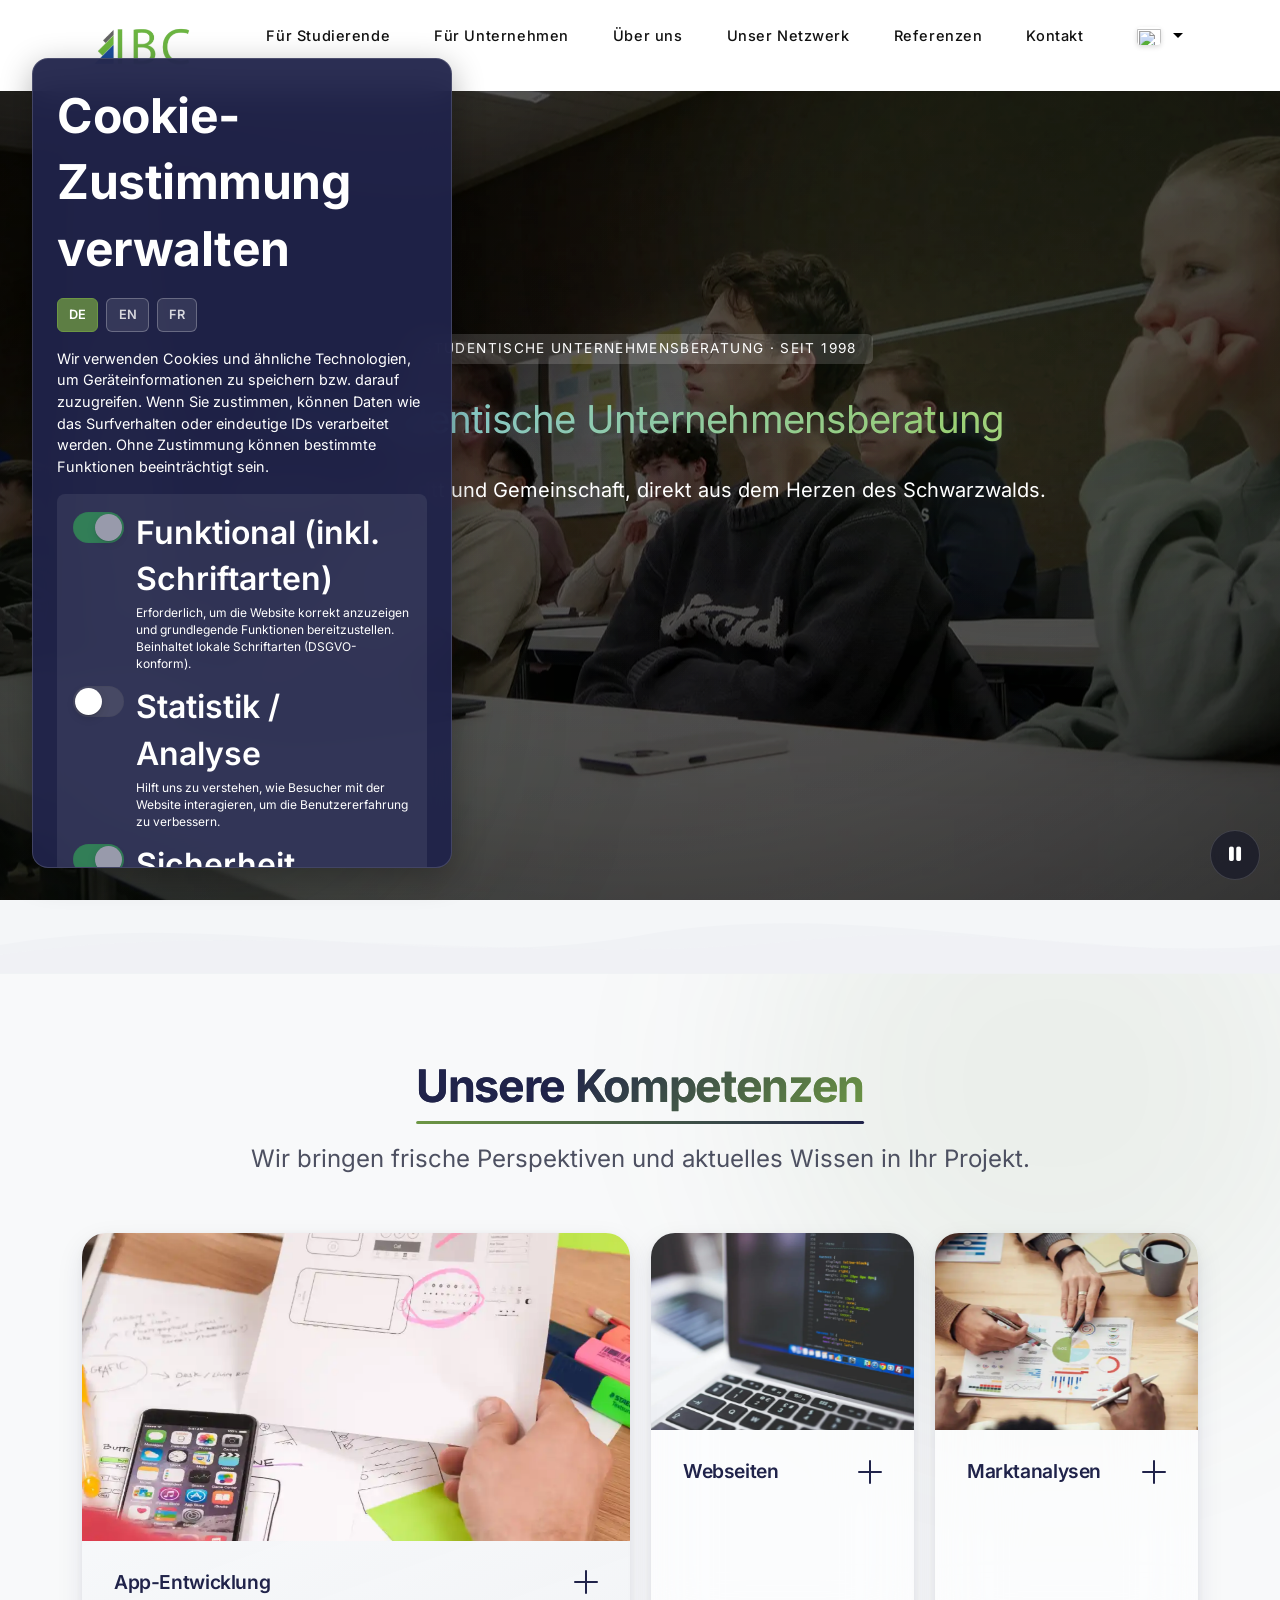
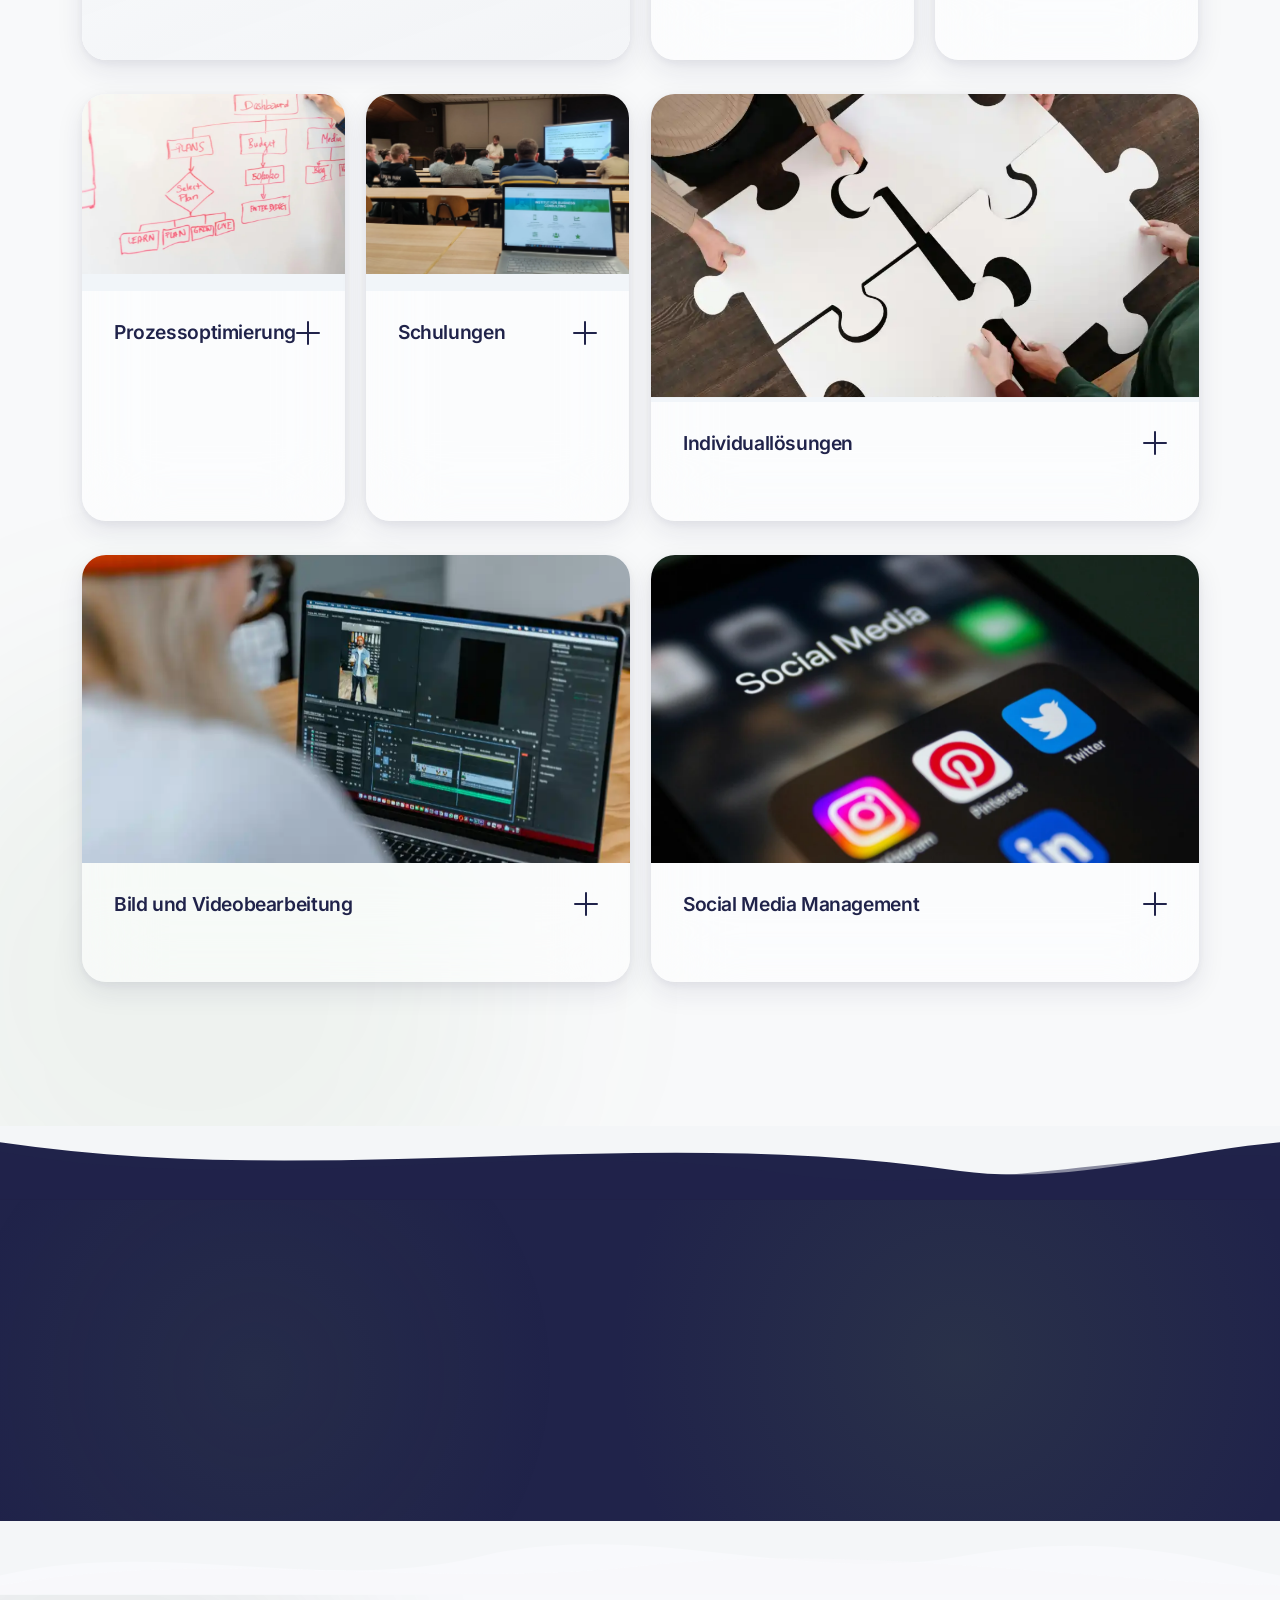
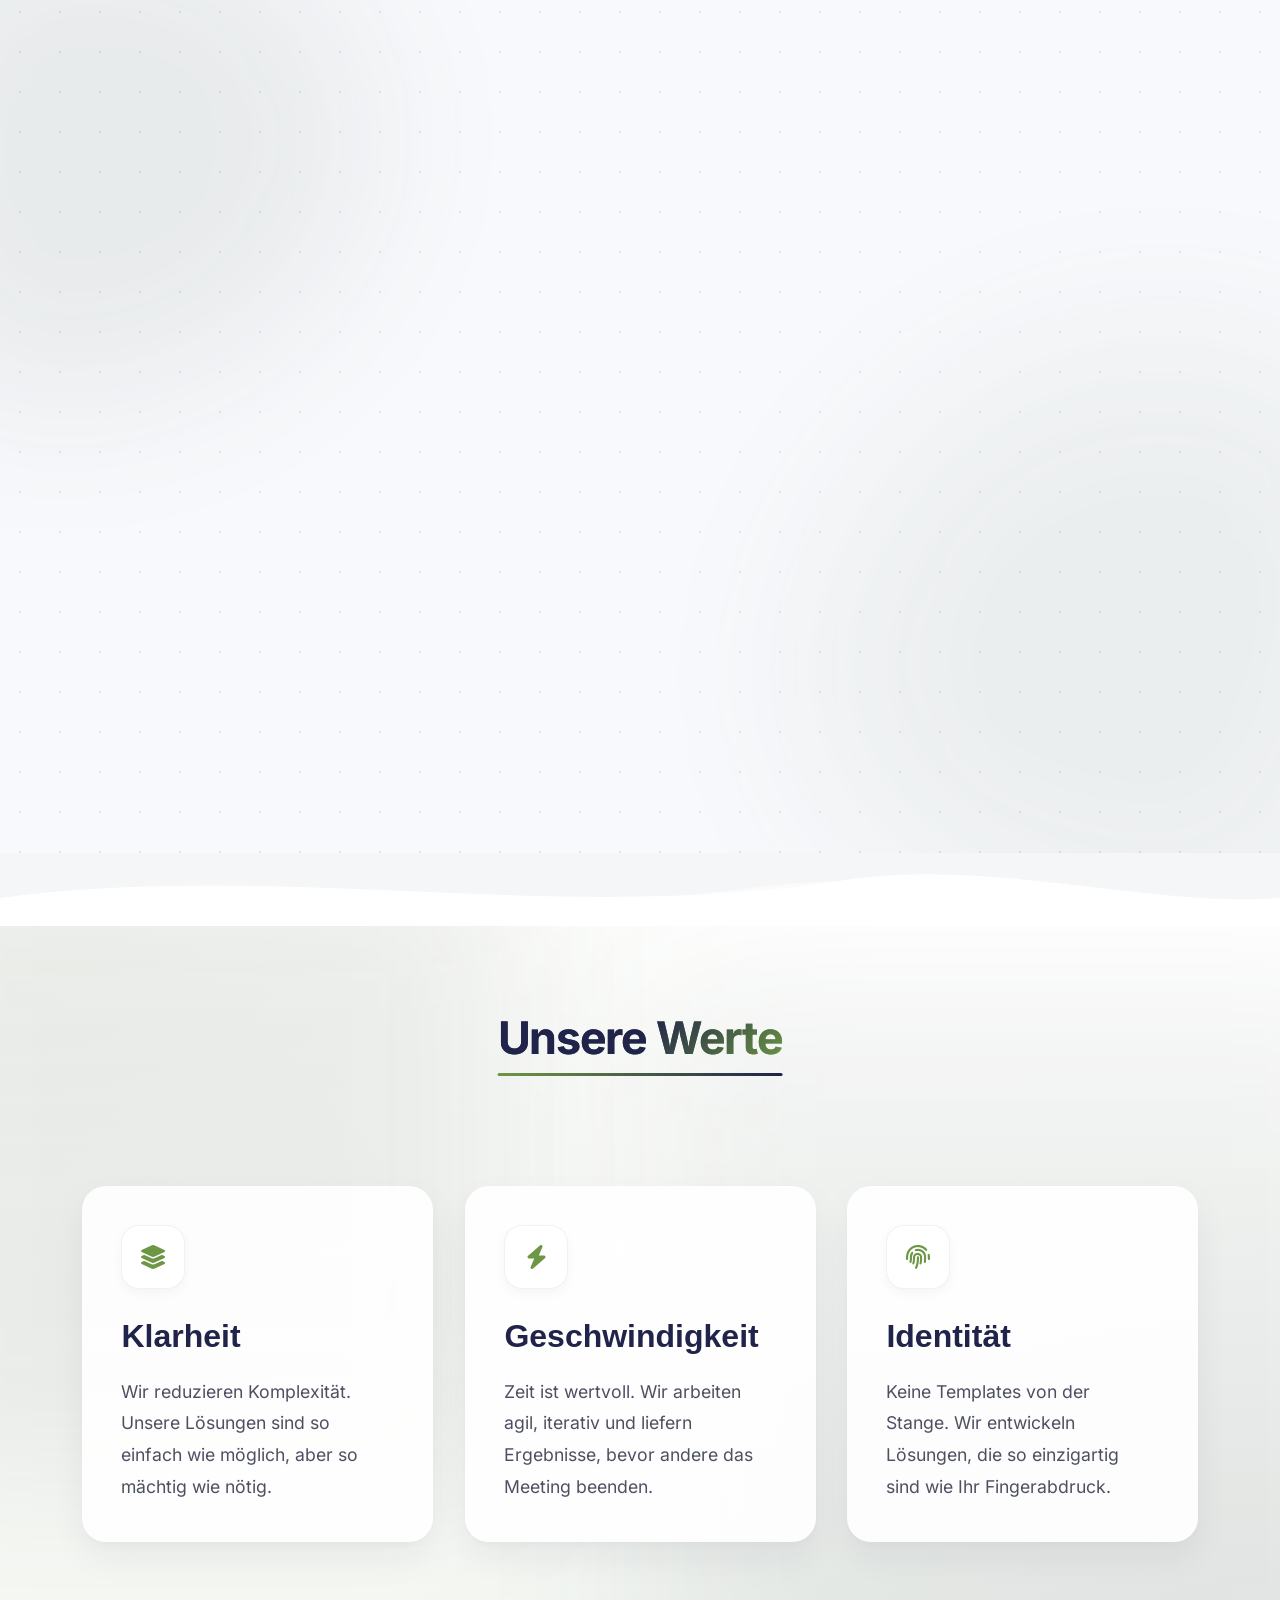
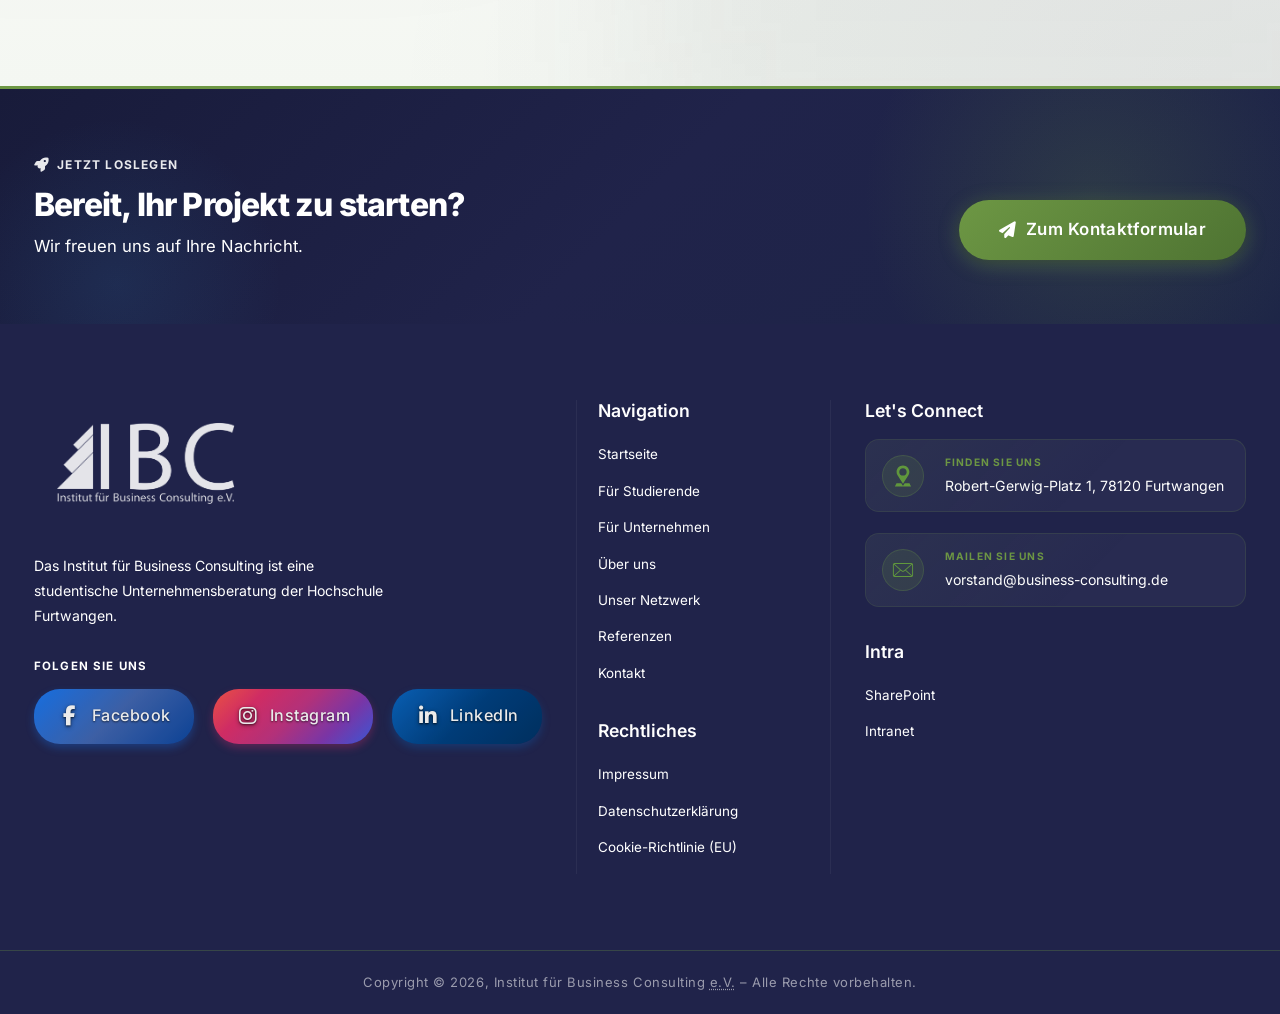
==== index.html @ 47604bd9 "import" ====
<!DOCTYPE html>
<html lang="de">
<head>
    <meta charset="UTF-8">
    <meta name="viewport" content="width=device-width, initial-scale=1.0">
    <title>Studentische Unternehmensberatung | IBC Furtwangen</title>
    <meta name="description" data-i18n-meta="description" data-i18n-key="meta-description-home"
        content="IBC Furtwangen: Ihre studentische Unternehmensberatung für IT, Web & Digitalisierung. Praxisnahe Beratung aus dem Schwarzwald – kompetent, innovativ & preiswert.">
    <meta name="keywords"
        content="studentische Unternehmensberatung, Business Consulting, Student Consulting, IBC, Furtwangen">
    <meta property="og:type" content="website">
    <meta property="og:url" content="https://business-consulting.de/index.html">
    <meta property="og:title" content="Studentische Unternehmensberatung | IBC Furtwangen">
    <meta property="og:description" content="IBC Furtwangen: Ihre studentische Unternehmensberatung für IT, Web & Digitalisierung. Praxisnahe Beratung aus dem Schwarzwald – kompetent, innovativ & preiswert.">
    <meta property="og:image" content="https://business-consulting.de/assets/img/Maskottchen.webp">
    <meta property="twitter:card" content="summary_large_image">
    <meta property="twitter:url" content="https://business-consulting.de/index.html">
    <meta property="twitter:title" content="Studentische Unternehmensberatung | IBC Furtwangen">
    <meta property="twitter:description" content="IBC Furtwangen: Ihre studentische Unternehmensberatung für IT, Web & Digitalisierung. Praxisnahe Beratung aus dem Schwarzwald – kompetent, innovativ & preiswert.">
    <meta property="twitter:image" content="https://business-consulting.de/assets/img/Maskottchen.webp">
    <link rel="alternate" hreflang="de" href="https://business-consulting.de/index.html?lang=de">
    <link rel="alternate" hreflang="en" href="https://business-consulting.de/index.html?lang=en">
    <link rel="alternate" hreflang="fr" href="https://business-consulting.de/index.html?lang=fr">
    <link rel="alternate" hreflang="x-default" href="https://business-consulting.de/index.html">
    <link href="assets/vendor/bootstrap/css/bootstrap.min.css" rel="stylesheet">
    <link rel="preconnect" href="https://www.googletagmanager.com">
    <link rel="preload" href="fonts/inter-latin-400-normal.woff2" as="font" type="font/woff2" crossorigin>
    <link rel="preload" href="fonts/inter-latin-700-normal.woff2" as="font" type="font/woff2" crossorigin>
    <link rel="stylesheet" href="assets/vendor/fontawesome/css/all.min.css">
    <link rel="stylesheet" href="css/fonts.css">
    <link rel="stylesheet" href="css/style.css">
    <link rel="stylesheet" href="css/utility-golden.css">
    <link rel="stylesheet" href="css/adaptive-typography.css">
    <link rel="stylesheet" href="css/index.css">
    <link rel="icon" href="assets/img/cropped_maskottchen_32x32.webp" type="image/webp" sizes="32x32" />
    <link rel="icon" href="assets/img/cropped_maskottchen_192x192.webp" type="image/webp" sizes="192x192" />
    <link rel="apple-touch-icon" href="assets/img/cropped_maskottchen_180x180.webp" />
    <script src="js/title-i18n.js"></script>
    <script src="js/gtag-consent-init.js"></script>
    <script type="text/plain" data-cookiecategory="analytics" async src="https://www.googletagmanager.com/gtag/js?id=G-GLT586XQ3P"></script>
    <script type="text/plain" data-cookiecategory="analytics" src="js/gtag-config.js"></script>
    <script type="application/ld+json">
    {
        "@context": "https://schema.org",
        "@type": "Organization",
        "name": "Institut für Business Consulting e.V.",
        "alternateName": "IBC e.V.",
        "url": "https://business-consulting.de",
        "logo": "https://business-consulting.de/assets/img/Maskottchen.webp",
        "description": "Das Institut für Business Consulting ist eine studentische Unternehmensberatung der Hochschule Furtwangen im Schwarzwald.",
        "foundingDate": "1998",
        "address": {
            "@type": "PostalAddress",
            "streetAddress": "Robert-Gerwig-Platz 1, Gebäude I",
            "addressLocality": "Furtwangen im Schwarzwald",
            "postalCode": "78120",
            "addressCountry": "DE"
        },
        "sameAs": [
            "https://www.facebook.com/IBC.Furtwangen/",
            "https://www.instagram.com/ibc_e.v/",
            "https://www.linkedin.com/company/institut-f%C3%BCr-business-consulting-e-v/"
        ],
        "contactPoint": {
            "@type": "ContactPoint",
            "email": "vorstand@business-consulting.de",
            "contactType": "customer service"
        }
    }
    </script>
    <link rel="stylesheet" href="css/wcag-accessibility.css">
    <link rel="stylesheet" href="css/mobile-first.css">
    <link rel="stylesheet" href="css/card-glassmorphism.css">
    <link rel="stylesheet" href="css/design-effects.css">
    <link rel="stylesheet" href="css/ui-refactoring.css">
    <link rel="stylesheet" href="css/responsive-improvements.css">
    <link rel="stylesheet" href="css/mobile-animations.css">
</head>
<body class="homepage">
    <nav class="navbar navbar-expand-xl" aria-label="Hauptnavigation" role="navigation">
        <div class="container">
            <a class="navbar-brand" href="index.html" aria-label="Zur Startseite">
                <img src="assets/img/ibc_logo_original_navbar.webp" alt="IBC Logo" class="navbar-logo">
            </a>
            <button class="navbar-toggler"
                    type="button"
                    data-bs-toggle="collapse"
                    data-bs-target="#mainNav"
                    aria-controls="mainNav"
                    aria-expanded="false"
                    aria-label="Hauptmenü öffnen"
                    data-i18n-aria="navbar-toggle">
                <span class="toggler-icon" aria-hidden="true">
                    <span class="toggler-bar"></span>
                    <span class="toggler-bar"></span>
                    <span class="toggler-bar"></span>
                </span>
            </button>
            <div class="collapse navbar-collapse" id="mainNav">
                <ul class="navbar-nav ms-auto align-items-lg-center" role="menubar">
                    <li class="nav-item" role="none">
                        <a class="nav-link" href="fuer-studierende.html" role="menuitem" data-i18n="nav-students">Für Studierende</a>
                    </li>
                    <li class="nav-item" role="none">
                        <a class="nav-link" href="fuer-unternehmen.html" role="menuitem" data-i18n="nav-companies">Für Unternehmen</a>
                    </li>
                    <li class="nav-item" role="none">
                        <a class="nav-link" href="ueber-uns.html" role="menuitem" data-i18n="nav-about">Über uns</a>
                    </li>
                    <li class="nav-item" role="none">
                        <a class="nav-link" href="unser-netzwerk.html" role="menuitem" data-i18n="nav-network">Unser Netzwerk</a>
                    </li>
                    <li class="nav-item" role="none">
                        <a class="nav-link" href="referenzen.html" role="menuitem" data-i18n="nav-references">Referenzen</a>
                    </li>
                    <li class="nav-item" role="none">
                        <a class="nav-link" href="kontakt.html" role="menuitem" data-i18n="nav-contact">Kontakt</a>
                    </li>
                    <li class="nav-item dropdown ms-lg-3" role="none">
                        <button class="lang-toggle dropdown-toggle"
                                type="button"
                                data-bs-toggle="dropdown"
                                aria-expanded="false"
                                aria-haspopup="true"
                                aria-label="Sprache wählen"
                                data-i18n-aria="navbar-lang-toggle">
                            <img id="activeFlag" src="assets/img/flags/de.svg" alt="" class="flag-img" aria-hidden="true">
                            <span class="d-lg-none ms-2" data-i18n="navbar-lang-change">Sprache ändern</span>
                        </button>
                        <ul class="dropdown-menu dropdown-menu-end lang-dropdown" role="menu" aria-label="Sprachauswahl" data-i18n-aria="navbar-lang-menu">
                            <li role="none">
                                <a class="lang-item"
                                   href="?lang=de"
                                   role="menuitem"
                                   data-flag="assets/img/flags/de.svg"
                                   data-lang="de"
                                   aria-current="true"
                                   aria-label="Deutsch">
                                    <img src="assets/img/flags/de.svg" alt="" class="flag-img" aria-hidden="true">
                                    <span>Deutsch</span>
                                </a>
                            </li>
                            <li role="none">
                                <a class="lang-item"
                                   href="?lang=en"
                                   role="menuitem"
                                   data-flag="assets/img/flags/gb.svg"
                                   data-lang="en"
                                   aria-label="English">
                                    <img src="assets/img/flags/gb.svg" alt="" class="flag-img" aria-hidden="true">
                                    <span>English</span>
                                </a>
                            </li>
                            <li role="none">
                                <a class="lang-item"
                                   href="?lang=fr"
                                   role="menuitem"
                                   data-flag="assets/img/flags/fr.svg"
                                   data-lang="fr"
                                   aria-label="Français">
                                    <img src="assets/img/flags/fr.svg" alt="" class="flag-img" aria-hidden="true">
                                    <span>Français</span>
                                </a>
                            </li>
                        </ul>
                    </li>

                </ul>
            </div>
        </div>
    </nav>
    <div class="preloader">
        <div class="preloader-logo">
            <img src="assets/img/Maskottchen.webp" alt="IBC Maskottchen" width="200" height="200" fetchpriority="high">
        </div>
        <div class="preloader-dots">
            <div class="preloader-dot"></div>
            <div class="preloader-dot"></div>
            <div class="preloader-dot"></div>
        </div>
    </div>
    <main id="main-content" tabindex="-1">
        <section id="hero-section" data-i18n-aria="hero-section-label" aria-label="Startseite Banner mit Video von Furtwangen">
            <video autoplay loop muted playsinline id="hero-video"
                   poster="assets/img/awp_ibc_foto_zuhoeren.webp"
                   aria-hidden="true"
                   tabindex="-1">
                <source src="assets/img/hero_video.mp4" type="video/mp4">
            </video>
            <button type="button" id="hero-video-toggle" class="hero-video-toggle" aria-label="Video pausieren" data-i18n-aria="video-toggle-pause">
                <i class="fas fa-pause" aria-hidden="true"></i>
                <span class="visually-hidden" data-i18n="video-pause">Pause</span>
            </button>
            <div class="overlay" aria-hidden="true"></div>
            <div class="hero-ambient-layer" aria-hidden="true">
                <div class="hero-blur-orb hero-blur-orb-1"></div>
                <div class="hero-blur-orb hero-blur-orb-2"></div>
            </div>
            <div class="container js-reveal">
                <div class="row justify-content-center">
                    <div class="col-lg-10 col-xl-10 text-center text-white">
                        <span class="badge text-uppercase mb-4 px-3 py-2 fw-normal hero-eyebrow-badge" style="background: rgba(255,255,255,0.15); letter-spacing: 0.1em;" data-i18n="hero-eyebrow">Studentische Unternehmensberatung · seit 1998</span>
                        <h1 class="display-2 fw-bold mb-4" data-i18n="hero-title">Ihre studentische Unternehmensberatung</h1>
                        <p class="fs-5" data-i18n="hero-subtitle">Innovation, Fortschritt und Gemeinschaft, direkt aus dem Herzen des Schwarzwalds.</p>
                    </div>
                </div>
            </div>
            <a href="#competencies-section" class="hero-scroll-indicator" aria-label="Weiter scrollen" data-i18n-aria="hero-scroll-down">
                <span aria-hidden="true"></span>
            </a>
        </section>
        <!-- Wave divider: hero → competencies -->
        <div class="section-wave-divider" aria-hidden="true">
            <svg viewBox="0 0 1440 80" preserveAspectRatio="none" xmlns="http://www.w3.org/2000/svg">
                <path d="M0,50 C240,10 480,80 720,40 C960,0 1200,70 1440,50 L1440,80 L0,80 Z" fill="#f0f2f5"/>
                <path d="M0,60 C300,20 600,75 900,45 C1100,25 1300,65 1440,55 L1440,80 L0,80 Z" fill="rgba(240,242,245,0.6)"/>
            </svg>
        </div>
        <section class="competencies-section section-gs-lg" id="competencies-section" aria-labelledby="competencies-heading-main">
            <div class="competencies-ambient-layer" aria-hidden="true">
                <div class="competencies-orb competencies-orb-1"></div>
                <div class="competencies-orb competencies-orb-2"></div>
            </div>
            <div class="container">
                <header class="competencies-section-header text-center reveal-fx js-reveal mb-gs-6">
                    <h2 id="competencies-heading-main" class="ibc-heading" data-i18n="competencies-heading" aria-label="Unsere Kompetenzen"><span class="text-gradient">Unsere</span> <span class="text-gradient">Kompetenzen</span></h2>
                    <p class="ibc-lead gs-measure mx-auto" data-i18n="competencies-subtitle">Wir bringen frische Perspektiven und aktuelles Wissen in Ihr Projekt.</p>
                </header>
                <div class="competencies-cards-grid" id="competenciesAccordionGroup" role="region" data-i18n-aria="competencies-section-aria-label" aria-label="Unsere Kompetenzen">
                    <article class="competency-card competency-card--featured reveal-fx">
                        <div class="competency-card__video-bg" aria-hidden="true">
                            <video autoplay loop muted playsinline title="Hintergrundvideo App-Entwicklung">
                                <source src="assets/img/hero_video.mp4" type="video/mp4">
                            </video>
                        </div>
                        <div class="competency-card__image-wrapper">
                            <img src="assets/img/competencies/app-development.webp"
                                 alt="Moderne mobile Anwendung auf Smartphone-Display" class="competency-card__image" loading="lazy" data-i18n-alt="competency-app-img-alt">
                        </div>
                        <h3 class="competency-card__heading">
                            <button type="button" class="competency-card__trigger"
                                    aria-expanded="false"
                                    aria-controls="competency-content-1"
                                    id="competency-accordion-1"
                                    data-i18n-aria="competency-app-aria-open">
                                <span class="competency-card__title" data-i18n="app-development-title">App-Entwicklung</span>
                                <span class="competency-icon-toggle" aria-hidden="true"></span>
                            </button>
                        </h3>
                        <div id="competency-content-1" class="competency-card__content" role="region" aria-labelledby="competency-accordion-1">
                            <div class="competency-card__content-inner">
                                <p class="competency-card__text" data-i18n="app-development-text">
                                    Wir entwickeln für Sie eine mobile Anwendung, ausgerichtet nach Ihren Wünschen und bestmöglicher Effizienz. Usability steht für uns an erster Stelle.
                                </p>
                                <a href="kontakt.html?subject=App-Entwicklung" class="competency-btn-clean">
                                    <span data-i18n="competency-cta-request">Anfrage starten</span>
                                    <i class="fa-solid fa-arrow-right" aria-hidden="true"></i>
                                </a>
                            </div>
                        </div>
                    </article>
                    <article class="competency-card reveal-fx delay-100">
                        <div class="competency-card__image-wrapper">
                            <img src="assets/img/competencies/web-development.webp"
                                 alt="Responsives Webdesign auf verschiedenen Geräten" class="competency-card__image" loading="lazy" data-i18n-alt="competency-web-img-alt">
                        </div>
                        <h3 class="competency-card__heading">
                            <button type="button" class="competency-card__trigger"
                                    aria-expanded="false"
                                    aria-controls="competency-content-2"
                                    id="competency-accordion-2"
                                    data-i18n-aria="competency-web-aria-open">
                                <span class="competency-card__title" data-i18n="website-title">Webseiten</span>
                                <span class="competency-icon-toggle" aria-hidden="true"></span>
                            </button>
                        </h3>
                        <div id="competency-content-2" class="competency-card__content" role="region" aria-labelledby="competency-accordion-2">
                            <div class="competency-card__content-inner">
                                <p class="competency-card__text" data-i18n="website-text">
                                    Eine aussagekräftige Internetpräsenz ist heutzutage unerlässlich. Unsere studentische Unternehmensberatung baut Ihnen eine Website, die sich vom Wettbewerb abhebt.
                                </p>
                                <a href="kontakt.html?subject=Web-Entwicklung" class="competency-btn-clean">
                                    <span data-i18n="competency-cta-website">Website anfragen</span>
                                    <i class="fa-solid fa-arrow-right" aria-hidden="true"></i>
                                </a>
                            </div>
                        </div>
                    </article>
                    <article class="competency-card reveal-fx delay-200">
                        <div class="competency-card__image-wrapper">
                            <img src="assets/img/competencies/market-analysis.webp"
                                 alt="Datenvisualisierung und Statistiken auf Bildschirm" class="competency-card__image" loading="lazy" data-i18n-alt="competency-market-img-alt">
                        </div>
                        <h3 class="competency-card__heading">
                            <button type="button" class="competency-card__trigger"
                                    aria-expanded="false"
                                    aria-controls="competency-content-3"
                                    id="competency-accordion-3"
                                    data-i18n-aria="competency-market-aria-open">
                                <span class="competency-card__title" data-i18n="market-analysis-title">Marktanalysen</span>
                                <span class="competency-icon-toggle" aria-hidden="true"></span>
                            </button>
                        </h3>
                        <div id="competency-content-3" class="competency-card__content" role="region" aria-labelledby="competency-accordion-3">
                            <div class="competency-card__content-inner">
                                <p class="competency-card__text" data-i18n="market-analysis-text">
                                    Wir analysieren den Markt und stellen eine Prognose auf, wie Sie sich künftig positionieren sollten, um nachhaltig erfolgreich zu sein.
                                </p>
                                <a href="kontakt.html?subject=Marktanalyse" class="competency-btn-clean">
                                    <span data-i18n="competency-cta-analysis">Analyse starten</span>
                                    <i class="fa-solid fa-arrow-right" aria-hidden="true"></i>
                                </a>
                            </div>
                        </div>
                    </article>
                    <article class="competency-card reveal-fx delay-300">
                        <div class="competency-card__image-wrapper">
                            <img src="assets/img/competencies/process-optimization.webp"
                                 alt="Team bei Strategieplanung und Prozessanalyse" class="competency-card__image" loading="lazy" data-i18n-alt="competency-process-img-alt">
                        </div>
                        <h3 class="competency-card__heading">
                            <button type="button" class="competency-card__trigger"
                                    aria-expanded="false"
                                    aria-controls="competency-content-4"
                                    id="competency-accordion-4"
                                    data-i18n-aria="competency-process-aria-open">
                                <span class="competency-card__title" data-i18n="process-optimization-title">Prozessoptimierung</span>
                                <span class="competency-icon-toggle" aria-hidden="true"></span>
                            </button>
                        </h3>
                        <div id="competency-content-4" class="competency-card__content" role="region" aria-labelledby="competency-accordion-4">
                            <div class="competency-card__content-inner">
                                <p class="competency-card__text" data-i18n="process-optimization-text">
                                    Wir analysieren Ihre Prozesse und besprechen mit Ihnen gemeinsam die Potentiale, um Strategien für die Implementierung von Optimierungsmaßnahmen zu entwickeln.
                                </p>
                                <a href="kontakt.html?subject=Prozessoptimierung" class="competency-btn-clean">
                                    <span data-i18n="competency-cta-consulting">Beratung buchen</span>
                                    <i class="fa-solid fa-arrow-right" aria-hidden="true"></i>
                                </a>
                            </div>
                        </div>
                    </article>
                    <article class="competency-card reveal-fx delay-100">
                        <div class="competency-card__image-wrapper">
                            <img src="assets/img/competencies/mime2022_scaled.webp"
                                 alt="Weiterbildung und Seminarsituation mit Teilnehmern" class="competency-card__image" loading="lazy" data-i18n-alt="competency-training-img-alt">
                        </div>
                        <h3 class="competency-card__heading">
                            <button type="button" class="competency-card__trigger"
                                    aria-expanded="false"
                                    aria-controls="competency-content-5"
                                    id="competency-accordion-5"
                                    data-i18n-aria="competency-training-aria-open">
                                <span class="competency-card__title" data-i18n="training-title">Schulungen</span>
                                <span class="competency-icon-toggle" aria-hidden="true"></span>
                            </button>
                        </h3>
                        <div id="competency-content-5" class="competency-card__content" role="region" aria-labelledby="competency-accordion-5">
                            <div class="competency-card__content-inner">
                                <p class="competency-card__text" data-i18n="training-text">
                                    Wir bieten Workshops zu Themen wie Projektmanagement, Zeitmanagement oder Teambuilding an, um Ihre Mitarbeiter weiterzubilden.
                                </p>
                                <a href="kontakt.html?subject=Schulung%20%2F%20Workshop" class="competency-btn-clean">
                                    <span data-i18n="competency-cta-workshop">Workshop anfragen</span>
                                    <i class="fa-solid fa-arrow-right" aria-hidden="true"></i>
                                </a>
                            </div>
                        </div>
                    </article>
                    <article class="competency-card competency-card--wide reveal-fx delay-200">
                        <div class="competency-card__image-wrapper">
                            <img src="assets/img/competencies/custom-solutions.webp"
                                 alt="Maßgeschneiderte Beratung und individuelle Lösungen" class="competency-card__image" loading="lazy" data-i18n-alt="competency-custom-img-alt">
                        </div>
                        <h3 class="competency-card__heading">
                            <button type="button" class="competency-card__trigger"
                                    aria-expanded="false"
                                    aria-controls="competency-content-6"
                                    id="competency-accordion-6"
                                    data-i18n-aria="competency-custom-aria-open">
                                <span class="competency-card__title" data-i18n="individual-solutions-title">Individuallösungen</span>
                                <span class="competency-icon-toggle" aria-hidden="true"></span>
                            </button>
                        </h3>
                        <div id="competency-content-6" class="competency-card__content" role="region" aria-labelledby="competency-accordion-6">
                            <div class="competency-card__content-inner">
                                <p class="competency-card__text" data-i18n="individual-solutions-text">
                                    Nicht die passende Lösung für Ihr Problem dabei? Kontaktieren Sie uns und lassen Sie uns zusammen einen Anhaltspunkt finden.
                                </p>
                                <a href="kontakt.html?subject=Individuelle%20L%C3%B6sung" class="competency-btn-clean">
                                    <span data-i18n="competency-cta-contact">Kontakt aufnehmen</span>
                                    <i class="fa-solid fa-arrow-right" aria-hidden="true"></i>
                                </a>
                            </div>
                        </div>
                    </article>
                    <article class="competency-card competency-card--wide reveal-fx">
                        <div class="competency-card__image-wrapper">
                            <img src="assets/img/competencies/video-bearbeitung.webp"
                                 alt="Professionelle Video- und Bildbearbeitung" class="competency-card__image" loading="lazy" data-i18n-alt="competency-image-video-img-alt">
                        </div>
                        <h3 class="competency-card__heading">
                            <button type="button" class="competency-card__trigger"
                                    aria-expanded="false"
                                    aria-controls="competency-content-7"
                                    id="competency-accordion-7"
                                    data-i18n-aria="competency-image-video-aria-open">
                                <span class="competency-card__title" data-i18n="image-video-editing-title">Bild und Videobearbeitung</span>
                                <span class="competency-icon-toggle" aria-hidden="true"></span>
                            </button>
                        </h3>
                        <div id="competency-content-7" class="competency-card__content" role="region" aria-labelledby="competency-accordion-7">
                            <div class="competency-card__content-inner">
                                <p class="competency-card__text" data-i18n="image-video-editing-text">
                                    Wir erstellen und bearbeiten professionelle Bilder und Videos für Ihre Marketingkampagnen, Social Media Auftritte oder Unternehmensdarstellung.
                                </p>
                                <a href="kontakt.html?subject=Bild%20und%20Videobearbeitung" class="competency-btn-clean">
                                    <span data-i18n="competency-cta-request">Anfrage starten</span>
                                    <i class="fa-solid fa-arrow-right" aria-hidden="true"></i>
                                </a>
                            </div>
                        </div>
                    </article>
                    <article class="competency-card competency-card--wide reveal-fx delay-100">
                        <div class="competency-card__image-wrapper">
                            <img src="assets/img/competencies/social-media.webp"
                                 alt="Social Media Marketing und Community Management" class="competency-card__image" loading="lazy" data-i18n-alt="competency-social-media-img-alt">
                        </div>
                        <h3 class="competency-card__heading">
                            <button type="button" class="competency-card__trigger"
                                    aria-expanded="false"
                                    aria-controls="competency-content-8"
                                    id="competency-accordion-8"
                                    data-i18n-aria="competency-social-media-aria-open">
                                <span class="competency-card__title" data-i18n="social-media-management-title">Social Media Management</span>
                                <span class="competency-icon-toggle" aria-hidden="true"></span>
                            </button>
                        </h3>
                        <div id="competency-content-8" class="competency-card__content" role="region" aria-labelledby="competency-accordion-8">
                            <div class="competency-card__content-inner">
                                <p class="competency-card__text" data-i18n="social-media-management-text">
                                    Wir kümmern uns um Ihre Social-Media-Kanäle, erstellen Content-Strategien und engagieren Ihre Zielgruppe auf Plattformen wie Instagram, LinkedIn und Facebook.
                                </p>
                                <a href="kontakt.html?subject=Social%20Media%20Management" class="competency-btn-clean">
                                    <span data-i18n="competency-cta-request">Anfrage starten</span>
                                    <i class="fa-solid fa-arrow-right" aria-hidden="true"></i>
                                </a>
                            </div>
                        </div>
                    </article>
                </div>
                <!-- Carousel pagination dots – rendered by JS on mobile -->
                <div class="competency-carousel-dots" id="competencyCarouselDots" aria-hidden="true"></div>
                <p class="competency-carousel-hint" id="competencyCarouselHint" aria-hidden="true">
                    <i class="fa-solid fa-hand-pointer" aria-hidden="true"></i>
                    <span data-i18n="carousel-hint">Wischen zum Erkunden</span>
                </p>
            </div>
        </section>
        <!-- Wave divider: competencies → stats -->
        <div class="section-wave-divider" aria-hidden="true">
            <svg viewBox="0 0 1440 80" preserveAspectRatio="none" xmlns="http://www.w3.org/2000/svg">
                <path d="M0,20 C360,70 720,0 1080,50 C1200,65 1320,30 1440,20 L1440,80 L0,80 Z" fill="#20234A"/>
                <path d="M0,30 C300,80 600,10 900,55 C1100,75 1300,25 1440,35 L1440,80 L0,80 Z" fill="rgba(32,35,74,0.5)"/>
            </svg>
        </div>
        <section class="stats-section section-gs" id="stats-section" aria-labelledby="stats-heading" data-i18n-aria="stats-section-label">
            <div class="container">
                <h2 id="stats-heading" class="visually-hidden" data-i18n="stats-heading-sr">Statistiken über das Institut</h2>
                <div class="row g-4 justify-content-center">
                    <div class="col-xl-3 col-md-6 col-12">
                        <div class="stat-card fade-in-up">
                            <button type="button" class="info-btn"
                                    data-bs-toggle="popover"
                                    data-i18n-popover-title="stat-advisors-title"
                                    title="Aktive Berater"
                                    data-i18n-popover="stat-advisors-popover"
                                    data-bs-content="Unsere Berater sind engagierte Studierende aus diversen Fachbereichen der HFU."
                                    data-i18n-aria="stat-advisors-info-aria"
                                    aria-label="Informationen zu Aktiven Beratern"
                                    aria-expanded="false">
                                i
                            </button>
                            <div class="stat-number" data-target="34">
                                <span aria-hidden="true" class="counter-animated">0</span>
                                <span class="visually-hidden" data-i18n="stat-advisors-sr">34 Aktive Berater</span>
                            </div>
                            <div class="stat-title" data-i18n="stat-advisors-title">Aktive Berater</div>
                        </div>
                    </div>
                    <div class="col-xl-3 col-md-6 col-12">
                        <div class="stat-card fade-in-up">
                            <button type="button" class="info-btn"
                                    data-bs-toggle="popover"
                                    data-i18n-popover-title="stat-projects-title"
                                    title="Projekte"
                                    data-i18n-popover="stat-projects-popover"
                                    data-bs-content="Seit unserer Gründung haben wir erfolgreich über 180 Projekte für Unternehmen verschiedenster Branchen abgeschlossen."
                                    data-i18n-aria="stat-projects-info-aria"
                                    aria-label="Informationen zu Projekten"
                                    aria-expanded="false">
                                i
                            </button>
                            <div class="stat-number" data-target="182" data-suffix="+">
                                <span aria-hidden="true" class="counter-animated">0</span>
                                <span class="visually-hidden" data-i18n="stat-projects-sr">Über 182 Projekte</span>
                            </div>
                            <div class="stat-title" data-i18n="stat-projects-title">Projekte</div>
                        </div>
                    </div>
                    <div class="col-xl-3 col-md-6 col-12">
                        <div class="stat-card fade-in-up">
                            <button type="button" class="info-btn"
                                    data-bs-toggle="popover"
                                    data-i18n-popover-title="stat-founding-title"
                                    title="Gründung"
                                    data-i18n-popover="stat-founding-popover"
                                    data-bs-content="Das IBC wurde 1998 gegründet und ist eine der ältesten studentischen Unternehmensberatungen in Deutschland."
                                    data-i18n-aria="stat-founding-info-aria"
                                    aria-label="Informationen zur Gründung"
                                    aria-expanded="false">
                                i
                            </button>
                            <div class="stat-number" data-target="1998">
                                <span aria-hidden="true" class="counter-animated">0</span>
                                <span class="visually-hidden" data-i18n="stat-founding-sr">Gegründet 1998</span>
                            </div>
                            <div class="stat-title" data-i18n="stat-founding-title">Gründung</div>
                        </div>
                    </div>
                    <div class="col-xl-3 col-md-6 col-12">
                        <div class="stat-card fade-in-up">
                            <button type="button" class="info-btn"
                                    data-bs-toggle="popover"
                                    data-i18n-popover-title="stat-alumni-title"
                                    title="Alumni"
                                    data-i18n-popover="stat-alumni-popover"
                                    data-bs-content="Unser Netzwerk umfasst über 150 ehemalige Mitglieder, die heute in führenden Positionen tätig sind."
                                    data-i18n-aria="stat-alumni-info-aria"
                                    aria-label="Informationen zu Alumni"
                                    aria-expanded="false">
                                i
                            </button>
                            <div class="stat-number" data-target="152" data-suffix="+">
                                <span aria-hidden="true" class="counter-animated">0</span>
                                <span class="visually-hidden" data-i18n="stat-alumni-sr">Über 152 Alumni</span>
                            </div>
                            <div class="stat-title" data-i18n="stat-alumni-title">Alumni</div>
                        </div>
                    </div>
                </div>
            </div>
        </section>
        <!-- Wave divider: stats → info-cards -->
        <div class="section-wave-divider" aria-hidden="true">
            <svg viewBox="0 0 1440 80" preserveAspectRatio="none" xmlns="http://www.w3.org/2000/svg">
                <path d="M0,60 C180,20 360,80 540,40 C720,0 900,70 1080,40 C1260,10 1380,50 1440,60 L1440,80 L0,80 Z" fill="#f8f9fc"/>
                <path d="M0,70 C240,30 480,75 720,50 C960,25 1200,65 1440,70 L1440,80 L0,80 Z" fill="rgba(248,249,252,0.6)"/>
            </svg>
        </div>

        <section class="info-cards-section section-gs" id="info-section" aria-labelledby="info-section-heading">
            <div class="info-ambient-blob info-blob-1" aria-hidden="true"></div>
            <div class="info-ambient-blob info-blob-2" aria-hidden="true"></div>
            <div class="container position-relative" style="z-index: 2;">
                <div class="row g-4 g-lg-5">
                    <div class="col-lg-4 col-md-6 d-flex align-items-stretch info-stagger-in">
                        <a href="fuer-studierende.html" class="info-glass-card-link" data-i18n-aria="info-students-link-aria" aria-label="Mehr Informationen und zur Bewerbung für Studierende">
                            <article class="info-glass-card">
                                <div class="info-icon-box" aria-hidden="true">
                                    <i class="fas fa-user-graduate"></i>
                                </div>
                                <h2 data-i18n="info-students-heading">Informationen für Studierende</h2>
                                <p data-i18n="info-students-text">Als studentische Unternehmensberatung bietet das IBC Studenten die Möglichkeit, in Projekten und Schulungen wertvolle Praxiserfahrung im Beraterberuf zu sammeln.</p>
                                <span class="info-link-arrow">
                                    <span data-i18n="info-students-cta">Jetzt mehr erfahren</span>
                                    <i class="fas fa-arrow-right" aria-hidden="true"></i>
                                </span>
                            </article>
                        </a>
                    </div>
                    <div class="col-lg-4 col-md-6 d-flex align-items-stretch info-stagger-in" style="transition-delay: 0.15s;">
                        <a href="ueber-uns.html" class="info-glass-card-link" data-i18n-aria="info-about-link-aria" aria-label="Lernen Sie das IBC Team kennen">
                            <article class="info-glass-card">
                                <div class="info-icon-box" aria-hidden="true">
                                    <i class="fas fa-users"></i>
                                </div>
                                <h2 data-i18n="info-about-heading">Erfahren Sie mehr über Uns!</h2>
                                <p data-i18n="info-about-text">Das IBC e.V. besteht aus zielstrebigen Studenten, die engagiert Praxiserfahrungen sammeln wollen und Ihnen den neusten Wissensstand bieten.</p>
                                <span class="info-link-arrow">
                                    <span data-i18n="info-about-cta">Zum IBC Team</span>
                                    <i class="fas fa-arrow-right" aria-hidden="true"></i>
                                </span>
                            </article>
                        </a>
                    </div>
                    <div class="col-lg-4 col-md-12 d-flex align-items-stretch info-stagger-in" style="transition-delay: 0.3s;">
                        <a href="fuer-unternehmen.html" class="info-glass-card-link" data-i18n-aria="info-companies-link-aria" aria-label="Details zu Beratungsdienstleistungen für Unternehmen ansehen">
                            <article class="info-glass-card">
                                <div class="info-icon-box" aria-hidden="true">
                                    <i class="fas fa-briefcase"></i>
                                </div>
                                <h2 data-i18n="info-companies-heading">Informationen für Unternehmen</h2>
                                <p data-i18n="info-companies-text">Wir bieten Unternehmen State-Of-The-Art Beratungsdienstleistungen durch fleißige Studenten zu attraktiven Konditionen.</p>
                                <span class="info-link-arrow">
                                    <span data-i18n="info-companies-cta">Angebot anfordern</span>
                                    <i class="fas fa-arrow-right" aria-hidden="true"></i>
                                </span>
                            </article>
                        </a>
                    </div>
                </div>
            </div>
        </section>
        <!-- Wave divider: info-cards → physics-values -->
        <div class="section-wave-divider" aria-hidden="true">
            <svg viewBox="0 0 1440 80" preserveAspectRatio="none" xmlns="http://www.w3.org/2000/svg">
                <path d="M0,50 C320,10 640,80 960,30 C1120,10 1300,60 1440,50 L1440,80 L0,80 Z" fill="#ffffff"/>
                <path d="M0,60 C280,20 560,75 840,40 C1060,15 1280,55 1440,60 L1440,80 L0,80 Z" fill="rgba(255,255,255,0.6)"/>
            </svg>
        </div>
        <section class="physics-values-section section-gs-lg" id="valuesSection" aria-labelledby="values-section-heading">
            <div class="physics-ambient-layer" aria-hidden="true">
                <div class="physics-blob physics-blob-1"></div>
                <div class="physics-blob physics-blob-2"></div>
            </div>
            <div class="container">
                <header class="text-center physics-section-header reveal-fx js-reveal mb-gs-6">
                    <h2 id="values-section-heading" class="ibc-heading" data-i18n="values-new-heading" aria-label="Unsere Werte"><span class="text-gradient">Unsere</span> <span class="text-gradient">Werte</span></h2>
                    <p class="ibc-lead gs-measure mx-auto" data-i18n="values-new-subtitle">Unsere Grundsätze sind keine leeren Worte, sondern der Code unserer DNA.</p>
                </header>
                <div class="row g-4" role="region" data-i18n-aria="values-section-aria-label" aria-label="Unsere Werte">
                    <div class="col-lg-4 col-md-6 col-12 reveal-fx">
                        <button type="button" class="physics-card-wrap" aria-labelledby="card-title-klarheit" data-testid="card-value-klarheit">
                            <div class="physics-card">
                                <div class="physics-card-content">
                                    <div class="physics-icon-box" aria-hidden="true">
                                        <i class="fas fa-layer-group"></i>
                                    </div>
                                    <h3 id="card-title-klarheit" data-i18n="value-klarheit-title">Klarheit</h3>
                                    <p data-i18n="value-klarheit-text">Wir reduzieren Komplexität. Unsere Lösungen sind so einfach wie möglich, aber so mächtig wie nötig.</p>
                                </div>
                            </div>
                        </button>
                    </div>
                    <div class="col-lg-4 col-md-6 col-12 reveal-fx delay-100">
                        <button type="button" class="physics-card-wrap" aria-labelledby="card-title-geschwindigkeit" data-testid="card-value-geschwindigkeit">
                            <div class="physics-card">
                                <div class="physics-card-content">
                                    <div class="physics-icon-box" aria-hidden="true">
                                        <i class="fas fa-bolt"></i>
                                    </div>
                                    <h3 id="card-title-geschwindigkeit" data-i18n="value-geschwindigkeit-title">Geschwindigkeit</h3>
                                    <p data-i18n="value-geschwindigkeit-text">Zeit ist wertvoll. Wir arbeiten agil, iterativ und liefern Ergebnisse, bevor andere das Meeting beenden.</p>
                                </div>
                            </div>
                        </button>
                    </div>
                    <div class="col-lg-4 col-md-12 col-12 reveal-fx delay-200">
                        <button type="button" class="physics-card-wrap" aria-labelledby="card-title-identitaet" data-testid="card-value-identitaet">
                            <div class="physics-card">
                                <div class="physics-card-content">
                                    <div class="physics-icon-box" aria-hidden="true">
                                        <i class="fas fa-fingerprint"></i>
                                    </div>
                                    <h3 id="card-title-identitaet" data-i18n="value-identitaet-title">Identität</h3>
                                    <p data-i18n="value-identitaet-text">Keine Templates von der Stange. Wir entwickeln Lösungen, die so einzigartig sind wie Ihr Fingerabdruck.</p>
                                </div>
                            </div>
                        </button>
                    </div>
                </div>
            </div>
        </section>
    </main>
        <footer class="footer-section fat-footer">
        <!-- ── Pre-Footer CTA ── -->
    <div class="fat-footer__cta">
        <div class="fat-footer__cta-inner">
            <div class="fat-footer__cta-text">
                <p class="fat-footer__cta-eyebrow" aria-hidden="true">
                    <i class="fa-solid fa-rocket"></i>
                    <span data-i18n="footer-cta-eyebrow">Jetzt loslegen</span>
                </p>
                <h3 class="fat-footer__cta-heading" data-i18n="footer-cta-heading">Bereit, Ihr Projekt zu starten?</h3>
                <p class="fat-footer__cta-sub" data-i18n="footer-cta-text">Wir freuen uns auf Ihre Nachricht.</p>
            </div>
            <a href="kontakt.html"
               class="ethereal-button fat-footer__cta-btn"
>
                <i class="fa-solid fa-paper-plane" aria-hidden="true"></i>
                <span data-i18n="footer-cta-button">Zum Kontaktformular</span>
            </a>
        </div>
    </div>

    <div class="fat-footer__body">

        <!-- ── Bereich 1: IBC-Logo (φ² Spalten – größte Fläche) ── -->
        <div class="fat-footer__brand">
            <a href="index.html" class="fat-footer__logo-link">
                <img data-media-id="footer-logo"
                     class="fat-footer__logo-img"
                     alt="Institut für Business Consulting e.V. – Logo"
                     loading="lazy">
            </a>
            <p class="fat-footer__tagline" data-i18n="footer-description">Das Institut für Business Consulting ist eine studentische Unternehmensberatung der Hochschule Furtwangen.</p>
            <div class="fat-footer__social">
                <span class="fat-footer__social-label" data-i18n="footer-follow-us">Folgen Sie uns</span>
                <ul class="social-button-list">
                    <li>
                        <a href="https://www.facebook.com/IBC.Furtwangen/"
                           data-link-id="link-facebook"
                           target="_blank"
                           rel="noopener noreferrer">
                            <i class="fa-brands fa-facebook-f" aria-hidden="true"></i>
                            <span class="visually-hidden" data-i18n="footer-social-facebook-sr">IBC auf Facebook besuchen (öffnet in neuem Tab)</span>
                            <span aria-hidden="true">Facebook</span>
                        </a>
                    </li>
                    <li>
                        <a href="https://www.instagram.com/ibc_e.v/"
                           data-link-id="link-instagram"
                           target="_blank"
                           rel="noopener noreferrer">
                            <i class="fa-brands fa-instagram" aria-hidden="true"></i>
                            <span class="visually-hidden" data-i18n="footer-social-instagram-sr">IBC auf Instagram besuchen (öffnet in neuem Tab)</span>
                            <span aria-hidden="true">Instagram</span>
                        </a>
                    </li>
                    <li>
                        <a href="https://www.linkedin.com/company/institut-f%C3%BCr-business-consulting-e-v/"
                           data-link-id="link-linkedin"
                           target="_blank"
                           rel="noopener noreferrer">
                            <i class="fa-brands fa-linkedin-in" aria-hidden="true"></i>
                            <span class="visually-hidden" data-i18n="footer-social-linkedin-sr">IBC auf LinkedIn besuchen (öffnet in neuem Tab)</span>
                            <span aria-hidden="true">LinkedIn</span>
                        </a>
                    </li>
                </ul>
            </div>
        </div>

        <!-- ── Bereich 2: Sitemap (1 Spalte – kleinster Bereich) ── -->
        <div class="fat-footer__sitemap">
            <h3 class="fat-footer__heading footer-column-title footer-title-uniform footer-heading-uniform footer-title-main footer-heading-standard" data-i18n="footer-navigation-heading">Navigation</h3>
            <nav aria-label="Hauptnavigation Footer">
                <ul class="fat-footer__nav-list">
                    <li><a href="index.html" data-i18n="footer-nav-home">Startseite</a></li>
                    <li><a href="fuer-studierende.html" data-i18n="footer-nav-students">Für Studierende</a></li>
                    <li><a href="fuer-unternehmen.html" data-i18n="footer-nav-companies">Für Unternehmen</a></li>
                    <li><a href="ueber-uns.html" data-i18n="footer-nav-about">Über uns</a></li>
                    <li><a href="unser-netzwerk.html" data-i18n="footer-nav-network">Unser Netzwerk</a></li>
                    <li><a href="referenzen.html" data-i18n="footer-nav-references">Referenzen</a></li>
                    <li><a href="kontakt.html" data-i18n="footer-nav-contact">Kontakt</a></li>
                </ul>
            </nav>
            <h3 class="fat-footer__heading fat-footer__heading--secondary footer-column-title footer-title-uniform footer-heading-uniform footer-title-main footer-heading-standard" data-i18n="footer-legal-heading">Rechtliches</h3>
            <nav aria-label="Rechtliche Hinweise Footer">
                <ul class="fat-footer__nav-list">
                    <li><a href="impressum.html" data-i18n="footer-legal-imprint">Impressum</a></li>
                    <li><a href="datenschutzerklaerung.html" data-i18n="footer-legal-privacy">Datenschutzerklärung</a></li>
                    <li><a href="cookie-richtlinie-eu.html" data-i18n="footer-legal-cookies">Cookie-Richtlinie (EU)</a></li>
                </ul>
            </nav>
        </div>

        <!-- ── Bereich 3: Let's Connect (φ Spalten – mittlerer Bereich) ── -->
        <div class="fat-footer__connect">
            <h3 class="fat-footer__connect-title footer-column-title footer-title-uniform footer-heading-uniform footer-title-main footer-heading-standard">Let's Connect</h3>
            <address class="fat-footer__connect-address">
                <div class="fat-footer__connect-item">
                    <span class="fat-footer__connect-icon-wrap"><img src="assets/icons/Markierung.svg" class="fat-footer__connect-icon svg-icon" alt="" aria-hidden="true"></span>
                    <div class="fat-footer__connect-text">
                        <span class="fat-footer__connect-label" data-i18n="footer-location-heading">Finden Sie uns</span>
                        <a href="https://maps.google.com/?q=Robert-Gerwig-Platz+1,+78120+Furtwangen"
                           data-link-id="link-maps"
                           target="_blank"
                           rel="noopener noreferrer"
                           data-i18n="footer-location-text"
                           class="footer-location-link fat-footer__connect-link">Robert-Gerwig-Platz 1, 78120 Furtwangen<span class="visually-hidden" data-i18n="opens-in-new-tab"> (öffnet in neuem Tab)</span></a>
                    </div>
                </div>
                <div class="fat-footer__connect-item email-cta">
                    <span class="fat-footer__connect-icon-wrap"><img src="assets/icons/envelope-closed.svg" class="fat-footer__connect-icon svg-icon" alt="" aria-hidden="true"></span>
                    <div class="fat-footer__connect-text">
                        <span class="fat-footer__connect-label" data-i18n="footer-email-heading">Mailen Sie uns</span>
                        <a href="#" class="copy-email-link fat-footer__connect-link">vorstand@business-consulting.de</a>
                    </div>
                </div>
            </address>
            <h3 class="fat-footer__heading fat-footer__heading--secondary footer-column-title footer-title-uniform footer-heading-uniform footer-title-main footer-heading-standard" data-i18n="footer-intra-heading">Intranet</h3>
            <nav aria-label="Interne Links Footer">
                <ul class="fat-footer__nav-list">
                    <li><a href="https://ibcfurtwangen.sharepoint.com/SitePages/home.aspx" target="_blank" rel="noopener noreferrer" data-i18n="footer-intra-sharepoint">SharePoint<span class="visually-hidden"> (öffnet in neuem Tab)</span></a></li>
                    <li><a href="https://intra.business-consulting.de" target="_blank" rel="noopener noreferrer" data-i18n="footer-intra-intranet">Intranet<span class="visually-hidden"> (öffnet in neuem Tab)</span></a></li>
                </ul>
            </nav>
        </div>

    </div>
    <div class="footer-divider-continuous" role="separator" aria-hidden="true"></div>
    <div class="copyright-area">
        <div class="container">
            <div class="copyright-text">
                <p>Copyright &copy; <span id="current-year">2025</span>, Institut für Business Consulting <abbr title="eingetragener Verein">e.V.</abbr> &ndash; <span data-i18n="footer-rights">Alle Rechte vorbehalten.</span></p>
            </div>
        </div>
    </div>
</footer>
    <div id="copy-banner">
        <i class="fas fa-check-circle" role="img" aria-label="Bestätigung Symbol"></i>
        <span>E-Mail-Adresse kopiert!</span>
    </div>
    <!-- Mobile Sticky CTA – shown as toast pop-up after 15 seconds (positioned bottom-left, opens from the left) -->
    <div id="mobile-sticky-cta" aria-hidden="true" style="display:none;">
        <div class="mobile-cta-inner">
            <div class="mobile-cta-header">
                <span class="mobile-cta-icon" aria-hidden="true">🚀</span>
                <span class="mobile-cta-label" data-i18n="mobile-cta-label">Projekt starten?</span>
                <button class="mobile-cta-close" aria-label="Schließen">&times;</button>
            </div>
            <p class="mobile-cta-tagline" data-i18n="mobile-cta-tagline">Ihr Projekt, unsere Expertise.</p>
            <p class="mobile-cta-sub" data-i18n="mobile-cta-sub">Kostenlos anfragen – wir melden uns schnell.</p>
            <a href="kontakt.html" class="mobile-cta-btn" data-i18n="hero-cta" aria-label="Projekt anfragen">
                Projekt anfragen
                <i class="mobile-cta-arrow" aria-hidden="true">→</i>
            </a>
        </div>
    </div>
    <!-- Floating Action Button – replaces hamburger on scroll (mobile only) -->
    <button id="nav-fab"
            aria-label="Menü öffnen"
            aria-expanded="false"
            aria-controls="fab-overlay-menu"
            data-i18n-aria="fab-menu-open">
        <span class="fab-icon" aria-hidden="true">
            <span></span>
            <span></span>
            <span></span>
        </span>
    </button>
    <!-- Full-screen overlay navigation menu -->
    <nav id="fab-overlay-menu"
         role="dialog"
         aria-modal="true"
         aria-label="Hauptnavigation"
         data-i18n-aria="fab-overlay-label">
        <img src="assets/img/ibc_logo_original_navbar.webp" alt="IBC Logo" class="fab-overlay-logo" loading="lazy">
        <ul class="fab-nav-list" role="menu">
            <li role="none">
                <a href="index.html" role="menuitem" data-i18n="nav-home">Startseite</a>
            </li>
            <li role="none"><div class="fab-nav-divider"></div></li>
            <li role="none">
                <a href="fuer-studierende.html" role="menuitem" data-i18n="nav-students">Für Studierende</a>
            </li>
            <li role="none"><div class="fab-nav-divider"></div></li>
            <li role="none">
                <a href="fuer-unternehmen.html" role="menuitem" data-i18n="nav-companies">Für Unternehmen</a>
            </li>
            <li role="none"><div class="fab-nav-divider"></div></li>
            <li role="none">
                <a href="ueber-uns.html" role="menuitem" data-i18n="nav-about">Über uns</a>
            </li>
            <li role="none"><div class="fab-nav-divider"></div></li>
            <li role="none">
                <a href="unser-netzwerk.html" role="menuitem" data-i18n="nav-network">Unser Netzwerk</a>
            </li>
            <li role="none"><div class="fab-nav-divider"></div></li>
            <li role="none">
                <a href="referenzen.html" role="menuitem" data-i18n="nav-references">Referenzen</a>
            </li>
            <li role="none"><div class="fab-nav-divider"></div></li>
            <li role="none">
                <a href="kontakt.html" role="menuitem" data-i18n="nav-contact">Kontakt</a>
            </li>
        </ul>
        <div class="fab-lang-row">
            <a href="?lang=de" class="fab-lang-btn" aria-label="Deutsch">
                <img src="assets/img/flags/de.svg" alt="" aria-hidden="true"><span>DE</span>
            </a>
            <a href="?lang=en" class="fab-lang-btn" aria-label="English">
                <img src="assets/img/flags/gb.svg" alt="" aria-hidden="true"><span>EN</span>
            </a>
            <a href="?lang=fr" class="fab-lang-btn" aria-label="Français">
                <img src="assets/img/flags/fr.svg" alt="" aria-hidden="true"><span>FR</span>
            </a>
        </div>
    </nav>
    <script src="assets/vendor/bootstrap/js/bootstrap.bundle.min.js"></script>
    <script src="js/main.js" defer></script>
    <script src="js/navbar-scroll.js" defer></script>
    <script src="js/language-switcher.js" defer></script>
    <script src="js/index-page.js" defer></script>
    <script src="js/cookie-consent.js" defer></script>
    <script src="js/content-loader.js" defer></script>
    <script src="js/scroll-progress.js" defer></script>
    <script src="js/scroll-blob-story.js" defer></script>
    <script src="js/fade-in-animation.js" defer></script>
    <script src="js/icon-loader.js" defer></script>
    <script src="js/keyboard-nav.js" defer></script>
    <script src="js/design-effects.js" defer></script>
</body>
</html>
---- css/fonts.css ----
@font-face {
  font-family: 'Inter';
  font-style: normal;
  font-weight: 300;
  font-display: swap;
  src: url('../fonts/inter-latin-300-normal.woff2') format('woff2'),
       url('../fonts/inter-latin-300-normal.woff') format('woff');
  unicode-range: U+0000-00FF, U+0131, U+0152-0153, U+02BB-02BC, U+02C6, U+02DA, U+02DC, U+0304, U+0308, U+0329, U+2000-206F, U+2074, U+20AC, U+2122, U+2191, U+2193, U+2212, U+2215, U+FEFF, U+FFFD;
}
@font-face {
  font-family: 'Inter';
  font-style: normal;
  font-weight: 400;
  font-display: swap;
  src: url('../fonts/inter-latin-400-normal.woff2') format('woff2'),
       url('../fonts/inter-latin-400-normal.woff') format('woff');
  unicode-range: U+0000-00FF, U+0131, U+0152-0153, U+02BB-02BC, U+02C6, U+02DA, U+02DC, U+0304, U+0308, U+0329, U+2000-206F, U+2074, U+20AC, U+2122, U+2191, U+2193, U+2212, U+2215, U+FEFF, U+FFFD;
}
@font-face {
  font-family: 'Inter';
  font-style: normal;
  font-weight: 500;
  font-display: swap;
  src: url('../fonts/inter-latin-500-normal.woff2') format('woff2'),
       url('../fonts/inter-latin-500-normal.woff') format('woff');
  unicode-range: U+0000-00FF, U+0131, U+0152-0153, U+02BB-02BC, U+02C6, U+02DA, U+02DC, U+0304, U+0308, U+0329, U+2000-206F, U+2074, U+20AC, U+2122, U+2191, U+2193, U+2212, U+2215, U+FEFF, U+FFFD;
}
@font-face {
  font-family: 'Inter';
  font-style: normal;
  font-weight: 600;
  font-display: swap;
  src: url('../fonts/inter-latin-600-normal.woff2') format('woff2'),
       url('../fonts/inter-latin-600-normal.woff') format('woff');
  unicode-range: U+0000-00FF, U+0131, U+0152-0153, U+02BB-02BC, U+02C6, U+02DA, U+02DC, U+0304, U+0308, U+0329, U+2000-206F, U+2074, U+20AC, U+2122, U+2191, U+2193, U+2212, U+2215, U+FEFF, U+FFFD;
}
@font-face {
  font-family: 'Inter';
  font-style: normal;
  font-weight: 700;
  font-display: swap;
  src: url('../fonts/inter-latin-700-normal.woff2') format('woff2'),
       url('../fonts/inter-latin-700-normal.woff') format('woff');
  unicode-range: U+0000-00FF, U+0131, U+0152-0153, U+02BB-02BC, U+02C6, U+02DA, U+02DC, U+0304, U+0308, U+0329, U+2000-206F, U+2074, U+20AC, U+2122, U+2191, U+2193, U+2212, U+2215, U+FEFF, U+FFFD;
}
@font-face {
  font-family: 'Inter';
  font-style: normal;
  font-weight: 800;
  font-display: swap;
  src: url('../fonts/inter-latin-800-normal.woff2') format('woff2'),
       url('../fonts/inter-latin-800-normal.woff') format('woff');
  unicode-range: U+0000-00FF, U+0131, U+0152-0153, U+02BB-02BC, U+02C6, U+02DA, U+02DC, U+0304, U+0308, U+0329, U+2000-206F, U+2074, U+20AC, U+2122, U+2191, U+2193, U+2212, U+2215, U+FEFF, U+FFFD;
}
---- css/style.css ----
@media (prefers-reduced-motion: reduce) {
    *, ::before, ::after {
        animation: none !important;
        animation-duration: 0.01ms !important;
        animation-iteration-count: 1 !important;
        transition: none !important;
        transition-duration: 0.01ms !important;
        scroll-behavior: auto !important;
    }
}
html {
  /* html is the primary scroll container.
     overflow-y: scroll forces a persistent scrollbar track so the layout
     never shifts when content changes length.
     overflow-x: hidden clips any accidental horizontal bleed-out.
     height: auto lets the element grow with its content rather than
     being clamped to the viewport – required for Chrome to honour
     wheel events on the document scroll root. */
  overflow-x: hidden;
  overflow-y: scroll !important;
  height: auto;
  border: none;
  outline: none;
  overscroll-behavior-y: contain;
  scroll-behavior: smooth;
}
body {
  /* body does not manage its own scroll container so that Chrome passes
     wheel/touch scroll events up to the html root without interference.
     overflow-y: visible !important removes any implicit vertical scroll
     boundary on the body layer; overflow-x: hidden prevents accidental
     horizontal bleed on mobile. Scroll locking (e.g. mobile nav overlay)
     is applied via JavaScript inline styles that are cleared on close.
     overflow-x: clip is used instead of hidden so that the CSS spec rule
     (hidden + visible → auto) does NOT fire and body never becomes an
     unintended scroll container that intercepts iOS touch events.
     Fallback: older browsers without clip support use hidden. */
  overflow-y: visible !important;
  overflow-x: hidden !important;  /* fallback for browsers without clip */
  overflow-x: clip !important;    /* modern: no unintended scroll container */
  min-height: 100vh;
  position: relative;
  scrollbar-gutter: stable;
  margin: 0;
  padding: 0;
  hyphens: auto;
  word-break: normal;
  overflow-wrap: break-word;
  border: none;
  outline: none;
  scroll-behavior: smooth;
  scroll-padding-top: 84px;
}
/* Clip any horizontal overflow on the main content wrapper.
   overflow-x: clip avoids creating a scroll container (unlike hidden) so that
   the CSS spec rule (hidden + visible → auto) does not make main an unintended
   scroll host that intercepts touch-scroll events on iOS/mobile. */
main {
  overflow-x: hidden;   /* fallback for browsers without overflow:clip support */
  overflow-x: clip;
}
img, video, iframe, embed, object, canvas {
  border: none;
  outline: none;
}
* {
  box-sizing: border-box;
  -webkit-tap-highlight-color: transparent;
}
a, button {
    touch-action: manipulation;
}
.svg-icon {
  width: 1em;
  height: 1em;
  display: inline-block;
  vertical-align: -0.125em;
  fill: currentColor;
  transition: all 0.3s ease;
  margin: 0;
}
.svg-icon-large {
  width: 1.5em;
  height: 1.5em;
  color: var(--ibc-green, #6D9744);
}
.info-item .svg-icon-large {
  width: 1.7rem;
  height: 1.7rem;
  margin-right: 1.5rem;
}
.svg-icon-small {
  width: 0.875em;
  height: 0.875em;
}
.svg-icon + * {
  margin-left: 0.25em;
}
* + .svg-icon {
  margin-left: 0.25em;
}
.contact-icon-green {
  filter: brightness(0) saturate(100%) invert(51%) sepia(47%) saturate(537%) hue-rotate(53deg) brightness(94%) contrast(86%);
}
.service-card .svg-icon,
.angebot-card .svg-icon,
.service-card .service-icon,
.angebot-card .service-icon {
  color: #6D9744;
  fill: #6D9744;
}
.angebot-card .svg-icon,
.service-card .svg-icon,
.angebot-card .service-icon,
.service-card .service-icon {
    background: none !important;
    -webkit-background-clip: border-box !important;
    background-clip: border-box !important;
    -webkit-text-fill-color: initial !important;
    color: #6D9744 !important;
    fill: #6D9744 !important;
    font-size: 3.2rem;
}
.angebot-card:hover .svg-icon,
.service-card:hover .svg-icon,
.angebot-card:hover .service-icon,
.service-card:hover .service-icon {
    color: #20234A !important;
    fill: #20234A !important;
    transform: scale(1.1);
}
i.fas, i.fab, i.fa {
  font-style: normal;
  font-variant: normal;
  text-rendering: auto;
  -webkit-font-smoothing: antialiased;
}
html {
  scroll-behavior: smooth;
  font-size: 16px;
  scroll-padding-top: 84px;
}
#instagram-feed-container {
    display: flex !important;
    flex-wrap: wrap !important;
    gap: 15px;
    padding-bottom: 10px;
}
#instagram-feed-container .col-md-3 {
    flex: 0 0 100%;
    max-width: 100%;
}
@media (min-width: 576px) {
    /* 2 cards per row: (100% - 15px gap) / 2 ≈ 50% - 7.5px, rounded to 8px */
    #instagram-feed-container .col-md-3 {
        flex: 0 0 calc(50% - 8px);
        max-width: calc(50% - 8px);
    }
}
@media (min-width: 768px) {
    #instagram-feed-container .col-md-3 {
        flex: 0 0 25%;
        max-width: 25%;
    }
}
::-webkit-scrollbar {
  width: 10px;
  height: 10px;
}
::-webkit-scrollbar-track {
  background: #f1f1f1;
}
::-webkit-scrollbar-thumb {
  background: #20234A;
  border-radius: 5px;
  transition: background 0.3s ease;
}
::-webkit-scrollbar-thumb:hover {
  background: #6D9744;
}
* {
  scrollbar-width: thin;
  scrollbar-color: #d0d0d0 transparent;
}
h1, .h1, .display-1, .display-2, .display-3 {
    font-size: clamp(2rem, 5vw + 1rem, 4rem) !important;
    line-height: 1.2;
}
h2, .h2, .section-heading {
    font-size: clamp(1.75rem, 4vw + 0.5rem, 3rem) !important;
    line-height: 1.3;
}
h3, .h3 {
    font-size: clamp(1.5rem, 3vw + 0.5rem, 2rem) !important;
}
h4, .h4 {
    font-size: clamp(1.2rem, 2vw + 0.2rem, 1.5rem) !important;
}
@media (max-width: 400px) {
    h1, .ibc-heading {
        font-size: 1.75rem !important;
    }
    h2 {
        font-size: 1.4rem !important;
    }
}
@media (max-width: 360px) {
    h1, .ibc-heading {
        font-size: 1.6rem !important;
    }
    h2 {
        font-size: 1.3rem !important;
    }
}
.sr-only,
.visually-hidden {
  position: absolute;
  width: 1px;
  height: 1px;
  padding: 0;
  margin: -1px;
  overflow: hidden;
  clip: rect(0, 0, 0, 0);
  white-space: nowrap;
  border: 0;
}
*:focus-visible {
  outline: 3px solid var(--wcag-focus-primary, var(--ibc-blue, #20234A));
  outline-offset: 3px;
  border-radius: 4px;
  box-shadow: 0 0 0 6px var(--wcag-glow-blue, rgba(32, 35, 74, 0.20));
}
input:focus-visible,
textarea:focus-visible,
select:focus-visible {
    border-color: var(--wcag-focus-primary, var(--ibc-blue, #20234A));
    box-shadow: 0 0 0 4px var(--wcag-glow-blue, rgba(32, 35, 74, 0.20));
}
*:focus:not(:focus-visible) {
  outline: none;
}
a:not(.btn):not(.nav-link):not(.social-button-list a):not(.footer-logo a) {
  text-decoration: underline;
  text-decoration-skip-ink: auto;
}
@media (prefers-reduced-motion: reduce) {
  *,
  *::before,
  *::after {
    animation-duration: 0.01ms !important;
    animation-iteration-count: 1 !important;
    transition-duration: 0.01ms !important;
    scroll-behavior: auto !important;
  }
}
.info-icon,
.logo-container,
.team-card-social a {
  overflow: hidden;
}
:root {
  --font: 'Inter', system-ui, sans-serif;
  --green: #6D9744;
  --blue: #20234A;
  --accent: #3481b9;
  --orange: #ef9e27;
  --color-primary-green: #6D9744;
  --color-primary-blue: #20234A;
  --color-secondary-green-dark: #355B2C;
  --color-secondary-green-light: #7db356;
  --color-secondary-blue-dark: #151730;
  --color-secondary-blue-mid: #4d5061;
  --rgb-primary-green: 109, 151, 68;
  --rgb-primary-blue: 32, 35, 74;
  --rgb-secondary-blue: 77, 80, 97;
  --bg-color-light: #f8f9fa;
  --ibc-green: var(--color-primary-green);
  --ibc-green-light: var(--color-secondary-green-light);
  --ibc-blue: var(--color-primary-blue);
  --ibc-green-secondary: var(--color-secondary-green-dark);
  --ibc-blue-dark: var(--color-secondary-blue-dark);
  --ibc-blue-medium: var(--color-secondary-blue-mid);
  --ibc-accent-orange: #ef9e27;
  --ibc-accent-blue: #3481b9;
  --ibc-green-accessible: var(--color-secondary-green-dark);
  --ibc-green-dark: var(--color-secondary-green-dark);
  --ibc-green-darker: #2a4620;
  /* --ibc-green-light intentionally not redefined here; correct value set above */
  --ibc-blue-light: var(--color-secondary-blue-dark);
  --ibc-dark: var(--color-primary-blue);
  --ibc-green-text: #355B2C;
  --ibc-text-green: #355B2C;
  --ibc-text-green-alt: #355B2C;
  --linkedin-color: #0a66c2;
  --footer-bg: var(--ibc-blue);
  --footer-copyright-bg: var(--ibc-blue);
  --fat-footer-link: #ffffff;
  --fat-footer-link-glow: rgba(109, 151, 68, 0.45);
  --ibc-text: var(--color-secondary-blue-mid);
  --ibc-text-primary: var(--color-primary-blue);
  --ibc-text-secondary: var(--color-secondary-blue-mid);
  --ibc-text-muted: rgba(77, 80, 97, 0.8);
  --ibc-white: #ffffff;
  --ibc-light-grey: var(--bg-color-light);
  --ibc-bg: var(--bg-color-light);
  --ibc-bg-light: var(--bg-color-light);
  --primary-color: var(--color-primary-blue);
  --secondary-color: var(--color-secondary-blue-mid);
  --text-light: #ffffff;
  --text-dark: #212529;
  --border-radius-soft: 12px;
  --border-radius-card: 24px;
  --border-radius-pill: 50px;
  --shadow-soft: 0 10px 30px -10px rgba(var(--rgb-primary-blue), 0.08);
  --shadow-hover: 0 20px 40px -10px rgba(var(--rgb-primary-blue), 0.15);
  --shadow-glow-green: 0 15px 35px -5px rgba(var(--rgb-primary-green), 0.4);
  --transition-fast: 0.2s ease;
  --transition-smooth: 0.4s cubic-bezier(0.25, 1, 0.5, 1);
  --transition-speed: 0.3s;
  --mobile-sidebar-width: 300px;
  --ease-premium: cubic-bezier(0.25, 1, 0.5, 1);
  --anim-duration: 1.2s;
  --focus-ring: 3px solid var(--ibc-blue);
  --focus-offset: 3px;
  --shadow-premium: 0 10px 40px rgba(0,0,0,.15), 0 2px 8px rgba(0,0,0,.08);
  --ease: cubic-bezier(.25,1,.5,1);
  --ease-elastic: cubic-bezier(.68,-0.55,.265,1.55);
  --ease-smooth: cubic-bezier(.4,0,.2,1);
}
.reveal-fx {
    opacity: 0;
    transform: translateY(40px) scale(0.98);
    filter: blur(10px);
    will-change: opacity, transform, filter;
    transition:
        opacity var(--anim-duration) var(--ease-premium),
        transform var(--anim-duration) var(--ease-premium),
        filter var(--anim-duration) var(--ease-premium);
    transition-delay: var(--animation-delay, 0s);
}
.reveal-fx.is-visible {
    opacity: 1;
    transform: translateY(0) scale(1);
    filter: blur(0);
}
.highlight-gradient {
    background: linear-gradient(135deg, var(--ibc-blue) 0%, var(--ibc-green) 100%);
    -webkit-background-clip: text;
    background-clip: text;
    color: var(--ibc-green);
    -webkit-text-fill-color: transparent;
    display: inline-block;
}
.heading-premium-gradient {
    background: linear-gradient(135deg, var(--ibc-blue) 0%, var(--ibc-green) 100%);
    -webkit-background-clip: text;
    background-clip: text;
    color: var(--ibc-green);
    -webkit-text-fill-color: transparent;
    display: inline-block;
    font-weight: 700;
    letter-spacing: -0.02em;
}
@supports not (background-clip: text) {
    .highlight-gradient {
        background: none;
        color: var(--ibc-green);
    }
}
@media (prefers-reduced-motion: reduce) {
    .reveal-fx {
        opacity: 1;
        transform: none;
        filter: none;
        transition: none;
    }
    .section-heading::after {
        width: 100%;
        transition: none;
    }
}
body {
  font-family: 'Roboto', sans-serif;
  line-height: 1.6;
  color: var(--text-dark);
}
h1, h2, h3, h4, h5, h6 {
  margin-bottom: 1rem;
  font-weight: 600;
}
.btn {
  position: relative;
  display: inline-block;
  padding: 1rem 2rem;
  border: none;
  border-radius: 4px;
  cursor: pointer;
  transition: var(--transition-smooth);
  overflow: visible;
}
.btn-ibc {
    background: var(--ibc-blue);
    color: var(--ibc-white);
    border: none;
}
.btn-ibc:hover {
    background: var(--ibc-green-secondary);
    transform: translateY(-2px);
    box-shadow: 0 4px 12px rgba(53, 91, 44, 0.3);
}
.btn-primary {
  background: var(--primary-color);
  color: var(--text-light);
}
.btn-primary:hover {
  background: var(--ibc-blue-dark);
  box-shadow: 0 4px 12px rgba(var(--rgb-primary-blue), 0.3);
}
.info-card .btn {
  border: none;
  outline: none;
}
.card {
    transition: all var(--transition-smooth);
    border: 1px solid rgba(255, 255, 255, 0.5);
    border-radius: var(--border-radius-card);
    box-shadow: var(--shadow-soft);
    background-color: #ffffff;
}
.card:hover {
    transform: translateY(-10px);
    box-shadow: var(--shadow-hover);
    border-color: rgba(var(--rgb-primary-green), 0.2);
}
.service-card,
.value-card,
.member-card,
.team-card {
  transition: all var(--transition-smooth);
  position: relative;
  background-color: #ffffff;
  border-radius: var(--border-radius-card);
  border: 1px solid rgba(255, 255, 255, 0.5);
  box-shadow: var(--shadow-soft);
}
.service-card:hover,
.value-card:hover,
.member-card:hover,
.team-card:hover {
  transform: translateY(-10px);
  box-shadow: var(--shadow-hover);
  border-color: rgba(var(--rgb-primary-green), 0.2);
}
.service-card:hover .icon,
.member-card:hover .icon {
  color: var(--text-light);
  transform: scale(1.2);
}
.btn:hover,
a.btn:hover {
    transform: translateY(-3px) scale(1.03);
    box-shadow: 0 15px 35px rgba(var(--rgb-primary-blue), 0.2);
    transition: all var(--transition-smooth);
}
.info-card {
    transition: all var(--transition-smooth);
    border-radius: var(--border-radius-card);
}
.info-card:hover {
    transform: translateY(-12px) scale(1.03);
    box-shadow: 0 25px 55px rgba(32, 35, 74, 0.2), 0 12px 22px rgba(0, 0, 0, 0.1);
}
.partner-card {
    transition: transform 0.4s cubic-bezier(0.175, 0.885, 0.32, 1.275),
                box-shadow 0.4s cubic-bezier(0.19, 1, 0.22, 1),
                border-color 0.4s ease;
}
.partner-card:hover {
    transform: translateY(-12px) scale(1.03);
    box-shadow: 0 30px 60px rgba(32, 35, 74, 0.18), 0 0 0 3px rgba(96, 151, 68, 0.15);
    border-color: rgba(96, 151, 68, 0.3);
}
a:not(.btn):not(.nav-link):not(.footer-logo a):hover {
    transition: color 0.3s cubic-bezier(0.19, 1, 0.22, 1);
}
.cta-section h2 {
  color: var(--text-light);
}
.infoabend-section {
    background: linear-gradient(135deg, rgba(255, 255, 255, 0.95) 0%, rgba(237, 245, 232, 0.9) 30%, rgba(248, 251, 246, 0.95) 60%, rgba(255, 255, 255, 0.98) 100%);
    padding: clamp(5rem, 10vw, 7rem) 0;
    color: var(--ibc-dark);
    text-align: center;
    position: relative;
    overflow: hidden;
}
.infoabend-section::before {
    content: '';
    position: absolute;
    top: 0;
    left: 0;
    right: 0;
    height: 4px;
    background: linear-gradient(90deg, var(--ibc-green), var(--ibc-blue));
}
.cta-section-students {
    background: linear-gradient(135deg, rgba(255, 255, 255, 0.95) 0%, rgba(237, 245, 232, 0.9) 30%, rgba(248, 251, 246, 0.95) 60%, rgba(255, 255, 255, 0.98) 100%);
    padding: clamp(5rem, 10vw, 7rem) 0;
    color: var(--ibc-dark);
    text-align: center;
    position: relative;
    overflow: hidden;
}
.cta-section-students::after {
    content: '';
    position: absolute;
    bottom: -150px;
    left: -100px;
    width: 500px;
    height: 500px;
    background: radial-gradient(circle, rgba(32, 35, 74, 0.08) 0%, transparent 70%);
    border-radius: 50%;
    pointer-events: none;
    z-index: 0;
}
.cta-section-students > .container {
    position: relative;
    z-index: 1;
}
.cta-section-students::before {
    content: '';
    position: absolute;
    top: 0;
    left: 0;
    right: 0;
    height: 4px;
    background: linear-gradient(90deg, var(--ibc-green), var(--ibc-blue));
}
.cta-section-students .ibc-heading,
.cta-section-students h2.ibc-heading {
    color: var(--ibc-blue);
    font-size: clamp(2rem, 5vw, 2.8rem);
    margin-bottom: 1.5rem;
}
.cta-section-students .ibc-lead,
.cta-section-students p.ibc-lead {
    color: var(--ibc-text-secondary, #4d5061);
    max-width: 750px;
    margin-left: auto;
    margin-right: auto;
    font-size: 1.1rem;
    line-height: 1.7;
}
.cta-section-students .text-gradient {
    background: linear-gradient(135deg, var(--ibc-green) 0%, var(--ibc-blue) 100%);
    -webkit-background-clip: text;
    background-clip: text;
    -webkit-text-fill-color: transparent;
    color: transparent;
}
.cta-section-students .btn.ethereal-button {
    margin-top: 1.5rem;
    padding: 12px 35px;
    font-size: 1rem;
}
.cta-section-companies .ibc-heading,
.cta-section-companies h2.ibc-heading {
    color: #ffffff !important;
    text-shadow: 0 2px 10px rgba(0, 0, 0, 0.4);
}
.cta-section-companies .ibc-lead,
.cta-section-companies p.ibc-lead {
    color: #ffffff !important;
    opacity: 0.95;
}
.alumni-section .ibc-heading,
.alumni-section h2.ibc-heading {
    color: #ffffff !important;
    text-shadow: 0 2px 10px rgba(0, 0, 0, 0.4);
}
.alumni-section .ibc-lead,
.alumni-section p.ibc-lead,
.alumni-section .alumni-text-white {
    color: #ffffff !important;
    opacity: 0.95;
}
.infoabend-section .ibc-lead,
.infoabend-section p.ibc-lead {
    color: var(--ibc-text) !important;
}
img {
  max-width: 100%;
  height: auto;
}
.kuratorium-img {
  width: 100%;
  height: auto;
  object-fit: cover;
}
@media (max-width: 768px) {
  .container {
    padding: 0 15px;
  }
}
@media (max-width: 576px) {
  .btn {
    width: 100%;
  }
}
:root {
    --font-primary: 'Inter', -apple-system, BlinkMacSystemFont, "Segoe UI", Roboto, Helvetica, Arial, sans-serif, "Apple Color Emoji", "Segoe UI Emoji", "Segoe UI Symbol";
    --base-line-height: 1.7;
    --ibc-dark-blue: var(--color-secondary-blue-dark);
    --ibc-border-light: #E5E7EB;
    --border-radius-soft: 12px;
    --border-radius-medium: 16px;
    --border-radius-large: 24px;
    --border-radius-card: 24px;
    --border-radius-pill: 50px;
    --shadow-soft: 0 10px 30px -10px rgba(var(--rgb-primary-blue), 0.08);
    --shadow-medium: 0 15px 35px -5px rgba(var(--rgb-primary-blue), 0.12);
    --shadow-large: 0 25px 50px -10px rgba(var(--rgb-primary-blue), 0.15);
    --shadow-lifted: 0 25px 50px rgba(var(--rgb-primary-blue), 0.15), 0 10px 20px rgba(var(--rgb-primary-blue), 0.08);
    --shadow-premium-soft: 0 8px 20px rgba(var(--rgb-primary-blue), 0.06);
    --shadow-premium-medium: 0 15px 40px rgba(var(--rgb-primary-blue), 0.12);
    --shadow-premium-lifted: 0 25px 50px rgba(var(--rgb-primary-blue), 0.15), 0 12px 25px rgba(var(--rgb-primary-blue), 0.1);
    --shadow-premium-hover: 0 35px 70px rgba(var(--rgb-primary-blue), 0.2), 0 15px 30px rgba(var(--rgb-primary-blue), 0.12);
    --shadow-glow-green: 0 15px 35px -5px rgba(var(--rgb-primary-green), 0.4);
    --ease-out-quad: cubic-bezier(0.25, 0.46, 0.45, 0.94);
    --ease-out-expo: cubic-bezier(0.16, 1, 0.3, 1);
    --transition-fast: 0.2s ease;
    --transition-medium: 0.4s cubic-bezier(0.25, 0.46, 0.45, 0.94);
    --transition-smooth: 0.4s cubic-bezier(0.25, 1, 0.5, 1);
    --transition-slow: 0.7s var(--ease-out-quad);
    --button-bg: var(--ibc-green);
    --button-bg-darker: var(--color-secondary-green-dark);
    --button-shadow-rgb: 109, 151, 68;
    --button-text-color: var(--ibc-white);
    --bubbly-area-width: 140%;
    --bubbly-area-left: -20%;
    --bubbly-anim-duration: 0.75s;
    --bubble-base-size: 10;
    --ethereal-glow-size: 15px;
}
body {
    font-family: var(--font-primary);
    font-feature-settings: 'cv11', 'ss01';
    color: var(--ibc-text);
    background-color: var(--bg-color-light);
    scroll-behavior: smooth;
    -webkit-font-smoothing: antialiased;
    -moz-osx-font-smoothing: grayscale;
    padding-top: 0 !important;
    margin-top: 0 !important;
    font-weight: 400;
    line-height: 1.7;
    font-size: clamp(1rem, 1vw + 0.8rem, 1.1rem);
}
body.homepage {
    padding-top: 0;
}
body:not(.homepage) > section:first-of-type,
body:not(.homepage) > main:first-of-type {
    padding-top: 0;
    margin-top: 0;
    background-color: #fff;
}
h1,
h2,
h3,
h4,
h5,
h6 {
    font-family: 'Inter', var(--font-primary), sans-serif;
    color: var(--ibc-blue);
    font-weight: 700;
    letter-spacing: -0.02em;
    margin-bottom: 1.5rem;
    line-height: 1.3;
}
@media (max-width: 768px) {
    h1, h2, h3, h4, h5, h6 {
        margin-bottom: 1.25rem;
    }
}
.lead {
    font-family: 'Inter', var(--font-primary), sans-serif;
    color: var(--ibc-text-secondary);
    font-weight: 400;
    line-height: 1.7;
}
h1 {
    font-size: clamp(2.5rem, 5vw, 4rem);
    font-weight: 700;
    letter-spacing: -0.04em;
    margin-bottom: 1.5rem;
}
h2 {
    font-size: clamp(1.5rem, 3vw, 2.2rem);
    font-weight: 600;
    position: relative;
    display: inline-block;
    padding-bottom: 0.5rem;
    margin-bottom: 1rem;
    color: var(--ibc-blue);
}
@supports (-webkit-background-clip: text) or (background-clip: text) {
    h2 {
        background: linear-gradient(90deg, var(--ibc-blue) 0%, var(--ibc-green) 100%);
        -webkit-background-clip: text;
        background-clip: text;
        -webkit-text-fill-color: transparent;
        -moz-text-fill-color: transparent;
    }
}
h2::after {
    content: '';
    position: absolute;
    bottom: 0;
    left: 0;
    width: 100%;
    height: 3px;
    background: linear-gradient(90deg, var(--ibc-green), var(--ibc-blue));
    border-radius: 1.5px;
}
.h2-white {
    font-size: clamp(1.5rem, 3vw, 2.2rem);
    font-weight: 600;
    position: relative;
    display: inline-block;
    padding-bottom: 0.5rem;
    margin-bottom: 1rem;
    color: #ffffff !important;
    background: none !important;
    -webkit-background-clip: unset !important;
    -moz-background-clip: unset !important;
    background-clip: unset !important;
    -webkit-text-fill-color: #ffffff !important;
    -moz-text-fill-color: #ffffff !important;
}
.h2-white .text-gradient,
.h2-white span.text-gradient {
    color: #ffffff !important;
    background: none !important;
    -webkit-background-clip: unset !important;
    -moz-background-clip: unset !important;
    background-clip: unset !important;
    -webkit-text-fill-color: #ffffff !important;
    -moz-text-fill-color: #ffffff !important;
}
.h2-white::after {
    content: '';
    position: absolute;
    bottom: 0;
    left: 0;
    width: 100%;
    height: 3px;
    background: linear-gradient(90deg, var(--ibc-green), var(--ibc-blue));
    border-radius: 1.5px;
}
.footer-link-title.h2-white,
.footer-link-desc.h2-white {
    font-size: inherit;
    padding-bottom: 0;
    margin-bottom: 0;
}
.footer-link-title.h2-white::after,
.footer-link-desc.h2-white::after {
    display: none;
}
h3 {
    font-size: clamp(1.25rem, 2.5vw, 1.75rem);
    font-weight: 600;
}
h4 {
    font-size: clamp(1.1rem, 2.5vw, 1.25rem);
    font-weight: 600;
}
h5 {
    font-size: clamp(1rem, 2vw, 1.1rem);
    font-weight: 600;
}
h6 {
    font-size: clamp(0.9rem, 1.5vw, 1rem);
    font-weight: 600;
}
p, li {
    font-size: clamp(1rem, 1vw + 0.75rem, 1.1rem);
    line-height: 1.8;
    word-wrap: break-word;
    overflow-wrap: break-word;
    hyphens: auto;
    margin-bottom: 1.25rem;
}
.lead {
    font-size: clamp(1rem, 1.5vw + 0.5rem, 1.25rem);
    line-height: 1.6;
}
a {
    color: var(--ibc-blue);
    text-decoration: none;
    transition: color var(--transition-fast);
}
a:hover {
    color: var(--ibc-green);
    text-decoration: none;
    transition: color 0.3s cubic-bezier(0.19, 1, 0.22, 1);
}
a:not(.btn):not(.nav-link):not(.social-button-list a):not(.ethereal-button):not(.team-card-social a):not([aria-label*="LinkedIn"]):not(.competency-btn-clean):not(.footer-logo a):not(.navbar-brand) {
    position: relative;
    text-decoration: none;
    background-image: linear-gradient(var(--ibc-green), var(--ibc-green));
    background-size: 0% 2px;
    background-position: 0 100%;
    background-repeat: no-repeat;
    transition: background-size 0.4s cubic-bezier(0.19, 1, 0.22, 1), color 0.3s ease;
}
a:not(.btn):not(.nav-link):not(.social-button-list a):not(.ethereal-button):not(.team-card-social a):not([aria-label*="LinkedIn"]):not(.competency-btn-clean):not(.footer-logo a):not(.navbar-brand):hover {
    background-size: 100% 2px;
}
   Icons in team-cards, social-button-list, and contact-info should remain white */
a[aria-label*="LinkedIn"]:hover,
a[aria-label*="LinkedIn Profil"]:hover {
    background-image: none !important;
    background-size: 0 !important;
}
section {
    padding: clamp(4rem, 10vw, 8rem) 0;
}
@media (max-width: 768px) {
    section {
        padding: clamp(3rem, 8vw, 5rem) 0;
    }
    /* Ensure section containers have harmonious horizontal padding on mobile */
    section > .container,
    section > .container-fluid {
        padding-inline: 1.25rem;
    }
}
section.bg-light {
    background-color: var(--ibc-light-grey);
}
.section-heading {
    position: relative;
    display: block;
    padding-bottom: 0.75rem;
    margin-bottom: 4rem;
    text-align: center;
}
.section-heading span {
    position: relative;
    z-index: 1;
    display: inline-block;
    opacity: 0;
    transform: translateY(30px) scale(0.95);
    transition: opacity 1s cubic-bezier(0.19, 1, 0.22, 1),
                transform 1s cubic-bezier(0.19, 1, 0.22, 1);
}
.section-heading.is-visible span {
    opacity: 1;
    transform: translateY(0) scale(1);
    animation: headingReveal 1.2s cubic-bezier(0.19, 1, 0.22, 1) forwards;
}
@keyframes headingReveal {
    0% {
        opacity: 0;
        transform: translateY(30px) scale(0.95);
    }
    50% {
        opacity: 0.8;
        transform: translateY(-5px) scale(1.01);
    }
    100% {
        opacity: 1;
        transform: translateY(0) scale(1);
    }
}
.section-heading::after {
    content: '';
    position: absolute;
    bottom: 0;
    left: 0;
    width: 0%;
    height: 4px;
    background: linear-gradient(90deg, var(--ibc-green), var(--ibc-blue));
    border-radius: 2px;
    box-shadow: 0 2px 10px rgba(32, 35, 74, 0.3);
    transition: width var(--anim-duration) var(--ease-premium);
}
.section-heading+.lead {
    max-width: 700px;
    margin-left: auto;
    margin-right: auto;
    color: var(--ibc-text-secondary) !important;
    margin-bottom: 2rem;
}
@media (max-width: 768px) {
    .section-heading+.lead {
        max-width: 90%;
        padding: 0 1rem;
        margin-bottom: 1.5rem;
    }
}
.btn {
    font-family: var(--font-primary);
    display: inline-flex;
    justify-content: center;
    align-items: center;
    font-size: 1em;
    font-weight: 500;
    padding: 1em 2em;
    margin-top: 10px;
    margin-bottom: 10px;
    -webkit-appearance: none;
    appearance: none;
    color: var(--button-text-color);
    border: none;
    cursor: pointer;
    position: relative;
    transition: transform 0.15s ease, box-shadow 0.25s ease;
    z-index: 1;
    text-decoration: none;
    text-align: center;
}
.btn:focus:not(:focus-visible) {
    outline: 0;
}
.btn span,
.btn i {
    position: relative;
    z-index: 2;
}
.bubble-btn,
.bubbly-button {
    position: relative;
    padding: 1em 2em;
    font-size: 1.2rem;
    font-weight: 600;
    color: #fff;
    text-transform: none;
    letter-spacing: 0.02em;
    background: linear-gradient(135deg, var(--ibc-green) 0%, #4a8c2c 100%);
    border: none;
    border-radius: 12px;
    cursor: pointer;
    box-shadow: 0 4px 14px 0 rgba(96, 151, 68, 0.39);
    transition: all 0.3s cubic-bezier(0.4, 0, 0.2, 1);
    z-index: 2;
    position: relative;
    overflow: hidden;
    max-width: 280px;
    width: auto;
    min-width: 150px;
    text-align: center;
    display: inline-flex;
    align-items: center;
    justify-content: center;
    gap: 0.5rem;
}
@media (max-width: 600px) {
    .bubble-btn,
    .bubbly-button {
        font-size: 1rem;
        padding: 0.9em 1.8em;
        width: auto;
        max-width: 100%;
    }
}
.bubble-btn:hover,
.bubbly-button:hover {
    transform: translateY(-2px);
    box-shadow: 0 6px 20px 0 rgba(96, 151, 68, 0.5);
}
.bubble-btn:active,
.bubbly-button:active {
    transform: translateY(0);
    box-shadow: 0 2px 8px 0 rgba(96, 151, 68, 0.3);
}
.bubbles {
    position: absolute;
    top: 50%;
    left: 50%;
    transform: translate(-50%, -50%);
    width: 100%;
    height: 100%;
    pointer-events: none;
    z-index: -1;
}
.bubble {
    position: absolute;
    border-radius: 50%;
    background-color: rgba(96, 151, 68, 0.8);
    opacity: 0;
    animation: rise 2s ease-out forwards;
}
@keyframes rise {
    0% {
        opacity: 1;
        transform: translate(0, 0) scale(1);
    }
    50% {
        opacity: 0.8;
        transform: translate(var(--x), var(--y)) scale(1.2);
    }
    100% {
        opacity: 0;
        transform: translate(var(--x), var(--y)) scale(0);
    }
}
.scroll-progress-container {
    width: 100%;
    height: 4px;
    background: transparent;
    position: fixed;
    top: 0;
    left: 0;
    z-index: 9999;
}
.scroll-progress-bar {
    height: 100%;
    background: #6D9744;
    width: 0%;
    box-shadow: 0 2px 8px rgba(var(--rgb-primary-green), 0.3);
}
.scroll-progress-bar {
    position: fixed;
    top: 0;
    left: 0;
    height: 4px;
    background: linear-gradient(135deg, var(--ibc-green), var(--ibc-blue));
    z-index: 10001;
    width: 0%;
    transition: width 0.1s ease-out;
    box-shadow: 0 2px 8px rgba(var(--rgb-primary-green), 0.3);
}
.btn-ibc {
    background: linear-gradient(135deg, var(--ibc-green) 0%, var(--ibc-green-light) 100%);
    color: var(--ibc-white);
    box-shadow: 0 4px 15px rgba(var(--rgb-primary-green), 0.3);
    border-radius: var(--border-radius-pill);
    padding: 14px 32px;
    font-size: 1rem;
    font-weight: 600;
    letter-spacing: 0.01em;
    border: none;
    position: relative;
    overflow: hidden;
    transition: all var(--transition-smooth);
    --button-bubble-color: var(--ibc-green);
    --button-bg-darker-bubbly: var(--ibc-green-dark);
    --button-shadow-rgb-bubbly: 109, 151, 68;
}
.btn-ibc::before {
    content: '';
    position: absolute;
    top: 0;
    left: -100%;
    width: 100%;
    height: 100%;
    background: linear-gradient(90deg, transparent, rgba(255,255,255,0.2), transparent);
    transition: left 0.5s;
}
.btn-ibc:hover::before {
    left: 100%;
}
.btn-ibc:hover {
    background: linear-gradient(135deg, var(--ibc-green-light) 0%, var(--ibc-green) 100%);
    box-shadow: 0 12px 30px rgba(var(--rgb-primary-green), 0.5);
    transform: translateY(-4px) scale(1.02);
    filter: brightness(1.08);
}
.btn-ibc:active {
    background: linear-gradient(135deg, var(--ibc-green-dark) 0%, var(--ibc-green-darker) 100%);
    box-shadow: 0 2px 8px rgba(var(--rgb-primary-green), 0.3);
    transform: translateY(-1px);
}
.btn-outline-ibc {
    background-color: transparent;
    color: var(--ibc-blue) !important;
    border: 2px solid rgba(var(--rgb-primary-blue), 0.2) !important;
    box-shadow: none;
    border-radius: var(--border-radius-pill);
    padding: 12px 30px;
    font-size: 1rem;
    font-weight: 600;
    transition: all var(--transition-smooth);
    --button-bubble-color: var(--ibc-blue);
    --button-bg-darker-bubbly: rgba(47, 62, 138, 0.1);
    --button-shadow-rgb-bubbly: 32, 35, 74;
}
.btn-outline-ibc:hover {
    background-color: var(--ibc-blue);
    color: var(--ibc-white) !important;
    border-color: var(--ibc-blue) !important;
    box-shadow: 0 10px 25px rgba(var(--rgb-primary-blue), 0.2);
    transform: translateY(-3px);
    filter: brightness(1.05);
}
.btn-outline-ibc:active {
    background-color: #2f3e8a;
    color: var(--ibc-white);
    transform: translateY(0);
    box-shadow: 0 2px 10px rgba(var(--rgb-primary-blue), 0.2);
    border-color: #2f3e8a;
}
:focus:not(:focus-visible) {
    outline: none;
}
.btn-outline-ibc:focus-visible {
    outline-color: var(--ibc-blue);
    box-shadow: 0 0 0 4px rgba(var(--rgb-primary-blue), 0.2);
}
button[type="reset"],
button[type="submit"] {
    height: 50px;
    min-height: 50px;
    box-sizing: border-box;
    display: inline-flex;
    align-items: center;
    justify-content: center;
}
button[type="reset"] {
    font-size: 0.9rem;
}
button[type="submit"] {
    font-size: 1rem;
}
.btn-gluehwein {
    display: inline-flex;
    align-items: center;
    justify-content: center;
    padding: 16px 40px;
    font-size: 1.1rem;
    font-weight: 600;
    min-width: 200px;
    color: var(--ibc-white);
    background: linear-gradient(135deg, var(--ibc-green), var(--ibc-blue));
    border: none;
    border-radius: 50px;
    cursor: pointer;
    transition: all 0.3s ease;
    box-shadow: 0 4px 15px rgba(32, 35, 74, 0.3);
    text-decoration: none;
}
.btn-gluehwein:hover {
    transform: translateY(-2px);
    box-shadow: 0 6px 20px rgba(32, 35, 74, 0.4);
    color: var(--ibc-white);
}
.btn-gluehwein:active {
    transform: translateY(0);
}
@media (max-width: 768px) {
    .btn-gluehwein {
        width: 100%;
        max-width: 100%;
        min-width: auto;
    }
}
.page-hero-section {
    padding: clamp(6rem, 10vw, 8rem) 0 clamp(6rem, 10vw, 8rem) 0;
    background: linear-gradient(125deg, var(--ibc-blue), var(--ibc-green), var(--ibc-blue));
    background-size: 400% 400%;
    color: var(--ibc-white);
    animation: animatedGradient 18s ease infinite;
    position: relative;
    overflow: hidden;
    text-align: center;
    margin-top: 0;
}
.page-hero-section h1,
.page-hero-section .ibc-heading {
    color: #ffffff !important;
    font-size: clamp(2.5rem, 5vw, 4rem) !important;
    text-shadow: 0 2px 10px rgba(0,0,0,0.3);
    font-weight: 800;
    letter-spacing: -0.05em;
    opacity: 0;
    transform: translateY(20px);
    animation: fadeInUp 1s 0.2s forwards cubic-bezier(0.19, 1, 0.22, 1);
    background: none !important;
    -webkit-text-fill-color: #ffffff !important;
    -moz-text-fill-color: #ffffff !important;
}
.page-hero-section p.lead,
.page-hero-section .ibc-lead {
    color: #ffffff !important;
    opacity: 0.95;
    font-size: clamp(1rem, 2vw, 1.25rem) !important;
    font-weight: 400;
    max-width: 800px;
    margin-left: auto;
    margin-right: auto;
    text-shadow: 0 2px 10px rgba(0,0,0,0.4), 0 1px 2px rgba(0,0,0,0.3);
    opacity: 0;
    transform: translateY(20px);
    animation: fadeInUp 1s 0.4s forwards cubic-bezier(0.19, 1, 0.22, 1);
}
#hero-section {
    min-height: 100vh;
    min-height: 100dvh;
    position: relative;
    display: flex;
    flex-direction: column;
    justify-content: center;
    align-items: center;
    color: white;
    overflow: hidden;
    touch-action: pan-y;
}
@supports (min-height: 100dvh) {
    #hero-section {
        min-height: 100dvh;
    }
}
.hero-ambient-layer {
    position: absolute;
    inset: 0;
    z-index: 0;
    pointer-events: none;
}
.hero-blur-orb {
    position: absolute;
    border-radius: 50%;
    filter: blur(90px);
    will-change: transform, background;
    pointer-events: none;
}
.hero-blur-orb-1 {
    width: 55vw;
    height: 55vw;
    top: -15%;
    right: -10%;
    background: rgba(109, 151, 68, 0.12);
}
.hero-blur-orb-2 {
    width: 45vw;
    height: 45vw;
    bottom: -10%;
    left: -8%;
    background: rgba(32, 35, 74, 0.10);
}
@media (prefers-reduced-motion: reduce) {
    .hero-blur-orb {
        display: none;
    }
}
#hero-video {
    position: absolute;
    top: 50%;
    left: 50%;
    min-width: 100%;
    min-height: 100%;
    width: auto;
    height: auto;
    z-index: -2;
    transform: translate(-50%, -50%);
    object-fit: cover;
    filter: brightness(0.72) contrast(1.05) saturate(0.88);
    pointer-events: none;
}
.hero-video-toggle {
    position: absolute;
    bottom: 20px;
    right: 20px;
    z-index: 10;
    width: 50px;
    height: 50px;
    border-radius: 50%;
    background: rgba(13, 15, 35, 0.55);
    border: 1px solid rgba(255, 255, 255, 0.15);
    color: white;
    cursor: pointer;
    display: flex;
    align-items: center;
    justify-content: center;
    transition: all 0.3s ease;
    backdrop-filter: blur(8px);
    -webkit-backdrop-filter: blur(8px);
}
.hero-video-toggle:hover {
    background: rgba(13, 15, 35, 0.75);
    border-color: rgba(255, 255, 255, 0.4);
    transform: scale(1.1);
}
.hero-video-toggle:focus-visible {
    outline: 3px solid var(--ibc-green);
    outline-offset: 3px;
}
.hero-video-toggle i {
    font-size: 1.2rem;
}
@media (max-width: 768px) {
    .hero-video-toggle {
        width: 44px;
        height: 44px;
        bottom: 15px;
        right: 15px;
    }
    .hero-video-toggle i {
        font-size: 1rem;
    }
}
#hero-section .overlay {
    position: absolute;
    inset: 0;
    z-index: -1;
    pointer-events: none;
    background:
        radial-gradient(ellipse 85% 85% at 50% 50%, rgba(0, 0, 0, 0.0) 0%, rgba(0, 0, 0, 0.12) 48%, rgba(0, 0, 0, 0.48) 100%),
        linear-gradient(160deg, rgba(0, 0, 0, 0.38) 0%, rgba(0, 0, 0, 0.16) 50%, rgba(0, 0, 0, 0.10) 100%),
        linear-gradient(to bottom, rgba(0, 0, 0, 0.06) 0%, rgba(0, 0, 0, 0.32) 100%);
}
#hero-section .container {
    position: relative;
    z-index: 1;
    width: 100%;
    padding-top: clamp(1rem, 4vw, 3rem);
    padding-bottom: clamp(1rem, 4vw, 3rem);
}
.hero-glass-panel {
    background: rgba(13, 15, 35, 0.38);
    backdrop-filter: blur(18px) saturate(1.3);
    -webkit-backdrop-filter: blur(18px) saturate(1.3);
    border: 1px solid rgba(255, 255, 255, 0.08);
    border-radius: 20px;
    padding: clamp(2rem, 5vw, 3.5rem) clamp(1.5rem, 5vw, 3rem);
    box-shadow:
        0 24px 64px rgba(0, 0, 0, 0.35),
        inset 0 1px 0 rgba(255, 255, 255, 0.06);
    position: relative;
}
.hero-glass-panel::before {
    content: '';
    position: absolute;
    inset: 0;
    border-radius: inherit;
    background: radial-gradient(ellipse at 30% 0%, rgba(109, 151, 68, 0.06) 0%, transparent 60%);
    pointer-events: none;
}
[data-i18n="hero-eyebrow"] {
    font-size: clamp(0.7rem, 2vw, 0.85rem);
    max-width: 100%;
    box-sizing: border-box;
    white-space: normal;
    text-align: center;
}
#hero-section h1 {
    color: transparent !important;
    font-size: 2rem !important;
    font-size: var(--gs-hero-title-size, clamp(2rem, 5vw + 0.5rem, 8rem)) !important;
    font-weight: 900;
    text-shadow:
        0 2px 20px rgba(134, 203, 255, 0.18),
        0 4px 48px rgba(0, 0, 0, 0.30);
    letter-spacing: -0.02em;
    line-height: 1.12;
    opacity: 0;
    animation:
        heroTitleReveal 1s 0.3s forwards cubic-bezier(0.19, 1, 0.22, 1),
        heroGradientShimmer 4s 1.5s infinite linear;
    background: linear-gradient(
        110deg,
        #86cbff 0%,
        #a3d977 28%,
        #cdf0a0 43%,
        #eeffdd 50%,
        #cdf0a0 57%,
        #a3d977 72%,
        #86cbff 100%
    ) !important;
    background-size: 300% 100% !important;
    -webkit-background-clip: text !important;
    background-clip: text !important;
    -webkit-text-fill-color: transparent !important;
    -moz-text-fill-color: transparent !important;
    text-align: center !important;
    margin-bottom: clamp(0.5rem, 1.5vw, 1rem);
    white-space: normal;
    hyphens: manual;
    overflow-wrap: break-word;
}
#hero-section h1 .text-gradient,
#hero-section .ibc-heading .text-gradient {
    background: linear-gradient(135deg, var(--ibc-green, #6D9744) 0%, #7db356 50%, #a3d977 100%) !important;
    -webkit-background-clip: text !important;
    background-clip: text !important;
    -webkit-text-fill-color: transparent !important;
    color: transparent !important;
    text-shadow: none !important;
    display: inline !important;
}
.hero-accent-line {
    display: block;
    width: clamp(40px, 8vw, 64px);
    height: 3px;
    background: linear-gradient(90deg, var(--ibc-green, #6D9744), #7db356);
    border-radius: 2px;
    margin: 0 auto clamp(1rem, 2.5vw, 1.5rem);
    opacity: 0;
    animation: fadeInUp 1s 0.45s forwards cubic-bezier(0.19, 1, 0.22, 1);
}
#hero-section p.lead,
#hero-section .ibc-lead {
    color: rgba(255, 255, 255, 0.88) !important;
    font-size: 1rem;
    font-size: clamp(1rem, 0.85rem + 1.5vw, 1.35rem);
    font-weight: 400;
    max-width: 58ch;
    line-height: 1.75;
    text-shadow: 0 1px 8px rgba(0, 0, 0, 0.45);
    opacity: 0;
    animation: fadeInUp 1s 0.70s forwards cubic-bezier(0.19, 1, 0.22, 1);
    text-align: center !important;
    margin-left: auto;
    margin-right: auto;
    transform: none;
    transition: none;
}
#hero-section p.fs-5 {
    font-size: clamp(1rem, 0.85rem + 1.5vw, 1.25rem) !important;
}
#hero-section .col-lg-8,
#hero-section .col-lg-10 {
    margin-left: auto !important;
    margin-right: auto !important;
    text-align: center !important;
}
#hero-section .btn {
    opacity: 0;
    animation: fadeInUp 1s 0.75s forwards cubic-bezier(0.19, 1, 0.22, 1);
}
.hero-scroll-indicator {
    position: absolute;
    bottom: clamp(24px, 4vw, 40px);
    left: 50%;
    transform: translateX(-50%);
    z-index: 5;
    display: flex;
    flex-direction: column;
    align-items: center;
    gap: 6px;
    opacity: 0;
    animation: fadeInUp 1s 1.2s forwards cubic-bezier(0.19, 1, 0.22, 1);
    cursor: pointer;
    text-decoration: none;
}
.hero-scroll-indicator span {
    display: block;
    width: 1px;
    height: 40px;
    background: linear-gradient(to bottom, rgba(255,255,255,0.5), transparent);
    animation: hero-scroll-line 2s ease-in-out infinite;
}
@keyframes hero-scroll-line {
    0%, 100% { opacity: 0.5; transform: scaleY(1); }
    50% { opacity: 1; transform: scaleY(0.6); }
}
@media (prefers-reduced-motion: reduce) {
    .hero-scroll-indicator span {
        animation: none;
        opacity: 0.6;
    }
    #hero-section h1 {
        animation: none;
        opacity: 1;
        filter: none;
    }
}
.service-card {
    background: var(--ibc-white);
    border: none;
    border-radius: var(--border-radius-large);
    padding: 2.5rem 2rem;
    height: auto;
    min-height: 100%;
    text-align: center;
    box-shadow: 0 10px 25px rgba(0, 0, 0, 0.08);
    position: relative;
    overflow: hidden;
    will-change: transform, box-shadow;
    transition: transform 0.35s var(--ease-out-expo),
        box-shadow 0.4s var(--ease-out-expo), opacity 0.8s var(--ease-out-quad);
    opacity: 0;
    transform: translateY(20px);
}
.service-card.is-visible {
    opacity: 1;
    transform: translateY(0);
    transition-delay: var(--animation-delay, 0s);
}
.service-card:hover {
    transform: translateY(-10px);
    box-shadow: 0 20px 40px rgba(0, 0, 0, 0.15), 0 8px 16px rgba(32, 35, 74, 0.1);
    border-color: var(--ibc-green);
}
.service-card .service-icon {
    font-size: 2.4rem;
    background: linear-gradient(135deg, var(--ibc-green), var(--ibc-blue));
    -webkit-background-clip: text;
    background-clip: text;
    -webkit-text-fill-color: transparent;
    margin-bottom: 1.5rem;
    display: inline-block;
    transition: transform 0.3s ease, color 0.3s ease, -webkit-text-fill-color 0.3s ease;
}
.service-card .service-icon.svg-icon {
    font-size: 2.4rem;
    width: 1em;
    height: 1em;
    fill: var(--ibc-green);
    filter: drop-shadow(0 2px 4px rgba(109, 151, 68, 0.2));
    margin-bottom: 1.5rem;
    display: inline-block;
    transition: transform 0.3s ease, fill 0.3s ease;
}
.service-card:hover .service-icon {
    transform: scale(1.1);
}
.service-card:hover .service-icon.svg-icon {
    transform: scale(1.1);
    fill: var(--ibc-blue);
}
.service-card h3 {
    color: var(--ibc-dark);
    font-weight: 600;
    font-size: 1.25rem;
    margin-bottom: 0.75rem;
    transition: color 0.3s ease;
}
.service-card:hover h3 {
    color: var(--ibc-blue);
}
.service-card p {
    font-size: 1rem;
    color: var(--ibc-text-secondary);
    line-height: 1.75;
    margin-bottom: 0;
    transition: color 0.3s ease;
}
@media (max-width: 768px) {
    .service-card p {
        font-size: 1.05rem;
        line-height: 1.8;
    }
}
.service-card:hover p {
    color: var(--ibc-text-primary);
}
.info-card {
    background: var(--ibc-light-grey);
    border-radius: var(--border-radius-medium);
    padding: 2.5rem;
    height: 100%;
    transition: transform var(--transition-medium), box-shadow var(--transition-medium), background-color var(--transition-medium);
    border: 1px solid transparent;
    box-shadow: none;
    display: flex;
    flex-direction: column;
    overflow: visible;
    position: relative;
}
.info-card:hover {
    transform: translateY(-10px);
    box-shadow: 0 20px 40px rgba(0, 0, 0, 0.12), 0 8px 16px rgba(32, 35, 74, 0.08);
    background: var(--ibc-white);
    border-color: var(--ibc-border-light);
    z-index: 10;
}
.info-card h2 {
    color: var(--ibc-blue);
    font-size: 1.3rem;
    margin-bottom: 0.8rem;
    font-weight: 600;
}
.info-icon-large {
    font-size: 1.8rem;
    color: var(--ibc-green);
    margin-bottom: 1.25rem;
}
.info-card p {
    color: var(--ibc-text-secondary);
    font-size: 0.95rem;
    margin-bottom: 1.5rem;
    flex-grow: 1;
}
.info-card .btn {
    margin-top: auto;
}
.info-card .btn-outline-ibc {
    border: none !important;
}
.stats-section {
    background: linear-gradient(135deg, var(--ibc-blue), var(--ibc-blue-dark, #151730));
    color: var(--ibc-white);
    padding: clamp(4rem, 10vw, 6rem) 0;
    position: relative;
    overflow: hidden;
}
.stats-section::before {
    content: '';
    position: absolute;
    top: -50%;
    right: -20%;
    width: 60%;
    height: 150%;
    background: radial-gradient(circle, rgba(109, 151, 68, 0.15) 0%, transparent 60%);
    animation: floatSlow 15s ease-in-out infinite;
    pointer-events: none;
}
.stats-section::after {
    content: '';
    position: absolute;
    bottom: -30%;
    left: -10%;
    width: 40%;
    height: 120%;
    background: radial-gradient(circle, rgba(109, 151, 68, 0.1) 0%, transparent 60%);
    animation: floatSlow 12s ease-in-out infinite reverse;
    pointer-events: none;
}
@keyframes floatSlow {
    0%, 100% { transform: translate(0, 0) rotate(0deg); }
    50% { transform: translate(20px, 15px) rotate(5deg); }
}
.stat-card {
    background: rgba(255, 255, 255, 0.08);
    backdrop-filter: blur(10px);
    -webkit-backdrop-filter: blur(10px);
    padding: 2.5rem 2rem;
    border-radius: 20px;
    transition: all 0.4s cubic-bezier(0.19, 1, 0.22, 1);
    position: relative;
    border: 1px solid rgba(255, 255, 255, 0.12);
    text-align: center;
    box-shadow: 0 8px 32px rgba(0, 0, 0, 0.15);
}
.stat-card:hover {
    transform: translateY(-8px) scale(1.02);
    background: rgba(255, 255, 255, 0.12);
    box-shadow: 0 15px 40px rgba(0, 0, 0, 0.25), 0 0 30px rgba(109, 151, 68, 0.2);
    border-color: rgba(109, 151, 68, 0.4);
}
.stat-card .stat-number {
    font-size: clamp(2.8rem, 6vw, 3.5rem);
    font-weight: 800;
    background: linear-gradient(135deg, var(--ibc-green), #9BC76D);
    -webkit-background-clip: text;
    background-clip: text;
    -webkit-text-fill-color: transparent;
    line-height: 1.1;
    margin-bottom: 0.75rem;
    text-shadow: 0 2px 10px rgba(109, 151, 68, 0.3);
}
.stat-card .stat-title {
    font-weight: 500;
    color: #ffffff;
    font-size: 1.1rem;
    letter-spacing: 0.02em;
    text-transform: uppercase;
}
.info-icon {
    position: absolute;
    top: 12px;
    right: 12px;
    width: 24px;
    height: 24px;
    background-color: rgba(255, 255, 255, 0.08);
    color: rgba(255, 255, 255, 0.6);
    border-radius: 50%;
    text-align: center;
    line-height: 24px;
    font-style: normal;
    font-weight: 600;
    font-size: 0.8rem;
    cursor: help;
    transition: all var(--transition-fast);
    z-index: 10;
    overflow: visible;
}
.info-icon:hover {
    background-color: var(--ibc-green);
    color: var(--ibc-white);
    transform: scale(1.1);
}
.popover-body {
    background: linear-gradient(135deg, var(--ibc-blue), var(--ibc-dark-blue));
    color: var(--ibc-white);
    padding: 1rem;
}
.popover {
    border: none;
    box-shadow: var(--shadow-medium);
}
.popover .popover-arrow::after {
    border-top-color: var(--ibc-blue);
}
.popover[data-popper-placement^="bottom"] .popover-arrow::after {
    border-bottom-color: var(--ibc-blue);
}
.popover[data-popper-placement^="left"] .popover-arrow::after {
    border-left-color: var(--ibc-blue);
}
.popover[data-popper-placement^="right"] .popover-arrow::after {
    border-right-color: var(--ibc-blue);
}
.info-icon:active,
.info-icon:focus,
.info-icon[aria-describedby] {
    background-color: var(--ibc-blue) !important;
    color: var(--ibc-white) !important;
    transform: scale(1.1);
}
.ibc-popover.popover {
    background-color: #333;
    border-radius: 8px;
    border: 1px solid rgba(255, 255, 255, 0.15);
    box-shadow: 0 8px 25px rgba(0, 0, 0, 0.3);
    --bs-popover-max-width: 220px;
    --bs-popover-border-color: transparent;
    --bs-popover-font-size: 0.85rem;
    --bs-popover-padding-y: 0.75rem;
    --bs-popover-padding-x: 1rem;
}
.ibc-popover .popover-body {
    color: #ffffff;
    line-height: 1.6;
}
.ibc-popover.bs-popover-auto[data-popper-placement^=top]>.popover-arrow::before,
.ibc-popover.bs-popover-top>.popover-arrow::before {
    border-top-color: #333;
}
.ibc-popover.bs-popover-auto[data-popper-placement^=bottom]>.popover-arrow::before,
.ibc-popover.bs-popover-bottom>.popover-arrow::before {
    border-bottom-color: #333;
}
.ibc-popover.bs-popover-auto[data-popper-placement^=left]>.popover-arrow::before,
.ibc-popover.bs-popover-start>.popover-arrow::before {
    border-left-color: #333;
}
.ibc-popover.bs-popover-auto[data-popper-placement^=right]>.popover-arrow::before,
.ibc-popover.bs-popover-end>.popover-arrow::before {
    border-right-color: #333;
}
.testimonial-section {
    padding: clamp(4rem, 10vw, 6rem) 0;
    background-color: var(--ibc-white);
}
.testimonial-quote {
    background: var(--ibc-light-grey);
    border-radius: var(--border-radius-large);
    box-shadow: var(--shadow-medium);
    padding: clamp(2.5rem, 5vw, 3.5rem) clamp(2rem, 6vw, 4rem);
    position: relative;
    border: none;
    text-align: center;
}
.testimonial-content {
    position: relative;
    z-index: 1;
}
.testimonial-quote img {
    width: 80px;
    height: 80px;
    object-fit: cover;
    border-radius: 50%;
    border: 4px solid var(--ibc-white);
    box-shadow: var(--shadow-medium);
    margin: -65px auto 1.5rem auto;
    display: block;
    position: relative;
    z-index: 2;
}
.testimonial-quote .blockquote {
    font-size: clamp(1.1rem, 2vw, 1.25rem);
    font-style: normal;
    color: var(--ibc-text-primary);
    margin-bottom: 2rem;
    position: relative;
    padding: 0 1rem;
    line-height: 1.7;
}
.testimonial-quote .blockquote::before,
.testimonial-quote .blockquote::after {
    font-family: 'Times New Roman', Times, serif;
    font-size: 3rem;
    color: var(--ibc-green);
    opacity: 0.1;
    position: absolute;
    line-height: 1;
}
.testimonial-quote .blockquote::before {
    content: '“';
    left: -0.5rem;
    top: -0.5rem;
}
.testimonial-quote .blockquote::after {
    content: '”';
    right: -0.5rem;
    bottom: -1.5rem;
}
.testimonial-quote .blockquote-footer {
    background: none;
    margin-top: 1rem;
    padding: 0;
}
.testimonial-quote .author {
    font-weight: 600;
    color: var(--ibc-blue);
    font-size: 1rem;
    display: block;
}
.testimonial-quote .position {
    color: var(--ibc-text-secondary);
    font-weight: 400;
    font-size: 0.85rem;
    display: block;
}
.value-card {
    background: var(--ibc-white);
    border-radius: var(--border-radius-medium);
    padding: 1.5rem;
    height: 100%;
    transition: transform var(--transition-medium), box-shadow var(--transition-medium), background-color var(--transition-medium), border-color var(--transition-medium);
    border: 1px solid var(--ibc-border-light);
    box-shadow: var(--shadow-soft);
    display: flex;
    align-items: center;
    will-change: transform, box-shadow;
    position: relative;
    overflow: visible;
}
.value-card:hover {
    transform: translateY(-8px);
    box-shadow: 0 18px 35px rgba(0, 0, 0, 0.12), 0 6px 12px rgba(32, 35, 74, 0.08);
    border-color: var(--ibc-green);
}
.value-card .value-icon {
    font-size: 1.8rem;
    color: var(--ibc-green);
    margin-right: 1.25rem;
    width: 40px;
    text-align: center;
    transition: transform 0.3s ease, color 0.3s ease;
    position: relative;
    z-index: 1;
}
.value-card:hover .value-icon {
    transform: scale(1.1);
}
.value-card div {
    position: relative;
    z-index: 1;
}
.value-card h3 {
    color: var(--ibc-blue);
    font-size: 1.1rem;
    margin: 0 0 0.25rem 0;
    font-weight: 600;
    transition: color 0.3s ease;
}
.value-card:hover h3 {
    color: var(--ibc-green);
}
.value-card p {
    font-size: 0.9rem;
    line-height: 1.6;
    color: var(--ibc-text-secondary);
    margin-bottom: 0;
    transition: color 0.3s ease;
}
.value-card:hover p {
    color: var(--ibc-text-primary);
}
.value-card.fade-in-up {
    opacity: 0;
    transform: translateY(20px);
}
.value-card.fade-in-up.is-visible {
    opacity: 1;
    transform: translateY(0);
    transition: opacity 0.8s var(--ease-out-quad), transform 0.8s var(--ease-out-quad);
    transition-delay: var(--animation-delay, 0s);
}
footer {
    background-color: var(--footer-bg, #0d0f23);
    color: var(--ibc-white);
    font-size: 0.9rem;
}
/* ── Leuchtende Trennlinie + Copyright-Bar ── */
.copyright-area {
    background: var(--footer-copyright-bg, #08090f);
    padding: var(--gs-4, 1.3125rem) 0;
}
.copyright-area .container {
    display: flex;
    flex-wrap: wrap;
    justify-content: center;
    align-items: center;
    gap: 1rem;
    text-align: center;
}
.copyright-text {
    width: 100%;
    text-align: center;
}
.copyright-text p {
    margin: 0;
    font-size: clamp(0.75rem, 1.5vw, 0.8125rem);
    color: rgba(255, 255, 255, 0.5);
    letter-spacing: 0.04em;
    text-align: center;
}
.copyright-text p a {
    color: var(--ibc-green);
    text-decoration: none;
}
.footer-bottom a {
    color: rgba(255, 255, 255, 0.7);
    text-decoration: none;
    transition: color var(--transition-fast);
}
a:hover {
    color: var(--ibc-green);
    text-decoration: none;
}
.social-icons a {
    font-size: 1.2rem;
    margin-left: 1.5rem;
    color: rgba(255, 255, 255, 0.7);
    transition: color var(--transition-fast), transform var(--transition-fast);
}
.social-icons a:hover {
    color: var(--ibc-white);
    transform: translateY(-3px) scale(1.05);
}
@keyframes fadeInUp {
    from {
        opacity: 0;
        transform: translateY(25px);
    }
    to {
        opacity: 1;
        transform: translateY(0);
    }
}
@keyframes heroTitleReveal {
    0% {
        opacity: 0;
        transform: translateY(18px);
        filter: blur(4px);
    }
    60% {
        filter: blur(0);
    }
    100% {
        opacity: 1;
        transform: translateY(0);
        filter: blur(0);
    }
}
@keyframes heroGradientShimmer {
    0% {
        background-position: 200% center;
    }
    100% {
        background-position: -100% center;
    }
}
.animate-on-scroll {
    opacity: 0;
    transition: opacity 0.8s var(--ease-out-quad), transform 0.8s var(--ease-out-quad);
    will-change: opacity, transform;
}
.fade-in {
    transform: translateY(20px);
}
.slide-in-left {
    transform: translateX(-30px);
}
.slide-in-right {
    transform: translateX(30px);
}
.zoom-in {
    transform: scale(0.95);
}
.animate-on-scroll.is-visible {
    opacity: 1;
    transform: translate(0, 0) scale(1);
}
.fade-in-up {
    opacity: 0;
    transform: translateY(20px);
}
.fade-in-up.is-visible {
    opacity: 1;
    transform: translateY(0);
    transition: opacity 0.8s var(--ease-out-quad), transform 0.8s var(--ease-out-quad);
    transition-delay: var(--animation-delay, 0s);
}
.delay-100 {
    --animation-delay: 0.1s;
}
.delay-200 {
    --animation-delay: 0.2s;
}
.delay-300 {
    --animation-delay: 0.3s;
}
.delay-400 {
    --animation-delay: 0.4s;
}
.delay-500 {
    --animation-delay: 0.5s;
}
.delay-600 {
    --animation-delay: 0.6s;
}
@keyframes animatedGradient {
    0% {
        background-position: 0% 50%;
    }
    50% {
        background-position: 100% 50%;
    }
    100% {
        background-position: 0% 50%;
    }
}
@media (max-width: 1199px) {
    body {
        padding-top: 70px;
    }
    .footer-links span,
    .footer-links a {
        display: block;
        margin-bottom: 0.6rem;
        text-align: center;
    }
    .footer-links span {
        margin-right: 0;
    }
    .social-icons {
        margin-top: 1rem;
        justify-content: center;
        display: flex;
    }
    .social-icons a {
        margin-left: 0.8rem;
        margin-right: 0.8rem;
    }
    .service-card:hover {
        transform: translateY(-8px);
        box-shadow: 0 12px 30px rgba(96, 151, 68, 0.12), 0 6px 15px rgba(32, 35, 74, 0.08);
        background: linear-gradient(135deg, rgba(96, 151, 68, 0.03) 0%, rgba(32, 35, 74, 0.03) 100%);
    }
    .row>[class*="col-"] {
        overflow: visible !important;
    }
}
@media (max-width: 767px) {
    #hero-section {
        min-height: 100dvh;
        min-height: 100vh;
        height: auto;
    }
    .section-heading::after {
        width: 45px;
    }
    .btn {
        padding: 10px 22px;
    }
    .btn-ethereal {
        padding: 14px 35px;
        font-size: 1rem;
    }
    .btn-ibc, .btn-outline-ibc {
        padding: 10px 22px;
        font-size: 0.95rem;
    }
    .footer-bottom {
        text-align: center;
    }
    .footer-links {
        margin-bottom: 1rem;
    }
    .testimonial-quote {
        padding: 2.5rem 1.5rem;
    }
    .testimonial-quote .blockquote {
        font-size: 1rem;
    }
    .testimonial-quote img {
        width: 70px;
        height: 70px;
        margin-top: -50px;
    }
    .testimonial-quote .blockquote::before,
    .testimonial-quote .blockquote::after {
        font-size: 2.5rem;
    }
    .value-card {
        flex-direction: column;
        align-items: flex-start;
        text-align: left;
        padding: 1.5rem;
    }
    .value-card .value-icon {
        margin-bottom: 1rem;
        margin-right: 0;
    }
    .service-card {
        padding: 2rem 1.5rem;
    }
}
@media (min-width: 577px) and (max-width: 767px) {
    #hero-section h1 {
        font-size: clamp(1.6rem, 1.2rem + 2.5vw, 2.25rem) !important;
        white-space: normal;
        overflow-wrap: break-word;
        word-break: break-word;
        hyphens: manual;
    }
}
@media (max-width: 576px) {
    body {
        font-size: 0.95rem;
        line-height: 1.65;
    }
    #hero-section h1 {
        font-size: clamp(1.5rem, 1rem + 2.5vw, 2rem) !important;
        white-space: normal;
        letter-spacing: -0.025em;
        overflow-wrap: break-word;
        word-break: break-word;
        hyphens: manual;
    }
    #hero-section p.lead,
    #hero-section .ibc-lead {
        font-size: clamp(0.9rem, 0.8rem + 1vw, 1.05rem);
        max-width: 100%;
    }
    .hero-glass-panel {
        padding: 1.75rem 1.25rem;
        border-radius: 16px;
    }
    .stat-card {
        padding: 1.5rem 1rem;
    }
    .stat-card .stat-number {
        font-size: 2rem;
    }
    .stat-card .stat-title {
        font-size: 0.8rem;
    }
    .testimonial-quote {
        padding: 2rem 1rem;
    }
    .testimonial-quote .blockquote::before {
        left: -0.5rem;
        top: -0.5rem;
    }
    .testimonial-quote .blockquote::after {
        right: -0.5rem;
        bottom: -1rem;
    }
    .service-card:hover {
        transform: translateY(-8px);
        box-shadow: 0 12px 30px rgba(96, 151, 68, 0.12), 0 6px 15px rgba(32, 35, 74, 0.08);
        background: linear-gradient(135deg, rgba(96, 151, 68, 0.03) 0%, rgba(32, 35, 74, 0.03) 100%);
    }
}
@media (min-width: 768px) and (max-width: 991.98px) {
    .row>.col-lg-4.col-md-12:nth-child(3) {
        flex: 0 0 auto !important;
        width: 50% !important;
        max-width: 50% !important;
        margin-left: auto !important;
        margin-right: auto !important;
        overflow: visible !important;
    }
}
.form-group-animated {
    position: relative;
}
.form-group-animated label {
    position: absolute;
    top: -0.5rem;
    left: 0.75rem;
    transform: none;
    color: var(--ibc-text-secondary);
    pointer-events: none;
    transition: all 0.3s ease;
    background-color: var(--ibc-white);
    padding: 0 0.25rem;
    font-size: 0.85rem;
    font-weight: 500;
}
.form-group-animated input.form-control,
.form-group-animated textarea.form-control {
    padding-top: 0.75rem;
    padding-bottom: 0.75rem;
}
.form-group-animated input.form-control:focus+label,
.form-group-animated input.form-control:not(:placeholder-shown)+label,
.form-group-animated input.form-control:-webkit-autofill+label,
.form-group-animated select.form-control:focus+label,
.form-group-animated select.form-control:not([value=""])+label,
.form-group-animated select.form-control:valid+label,
.form-group-animated textarea.form-control:focus+label,
.form-group-animated textarea.form-control:not(:placeholder-shown)+label {
    top: -0.5rem;
    font-size: 0.75rem;
    color: var(--ibc-blue);
    transform: none;
}
.form-group-animated select.form-control {
    padding-top: 0.75rem;
    padding-bottom: 0.75rem;
    appearance: none;
    background-image: url("data:image/svg+xml,%3Csvg xmlns='http://www.w3.org/2000/svg' width='12' height='12' viewBox='0 0 12 12'%3E%3Cpath fill='%234054B2' d='M6 9L1 4h10z'/%3E%3C/svg%3E");
    background-repeat: no-repeat;
    background-position: right 1rem center;
    padding-right: 3rem;
    cursor: pointer;
}
.form-group-animated select.form-control:hover {
    background-image: url("data:image/svg+xml,%3Csvg xmlns='http://www.w3.org/2000/svg' width='12' height='12' viewBox='0 0 12 12'%3E%3Cpath fill='%234054B2' d='M6 9L1 4h10z'/%3E%3C/svg%3E");
}
.form-group-animated textarea.form-control+label {
    top: -0.5rem;
    transform: none;
}
.form-group-animated textarea.form-control:focus+label,
.form-group-animated textarea.form-control:not(:placeholder-shown)+label {
    top: -0.5rem;
    transform: none;
}
.form-control {
    border-radius: var(--border-radius-soft);
    border: 2px solid var(--ibc-border-light);
    transition: all 0.3s cubic-bezier(0.19, 1, 0.22, 1);
    background-color: var(--ibc-white);
    box-shadow: 0 2px 4px rgba(0, 0, 0, 0.02);
}
.form-control:hover {
    border-color: rgba(32, 35, 74, 0.3);
    box-shadow: 0 2px 8px rgba(0, 0, 0, 0.05);
}
.form-control:focus {
    border-color: var(--ibc-blue);
    box-shadow: 0 0 0 0.25rem rgba(32, 35, 74, 0.15), 0 4px 12px rgba(32, 35, 74, 0.08);
    background-color: rgba(32, 35, 74, 0.02);
}
textarea.form-control {
    resize: vertical;
    min-height: 120px;
    font-family: inherit;
    line-height: 1.6;
}
textarea.form-control:focus {
    min-height: 150px;
    transition: all 0.3s cubic-bezier(0.19, 1, 0.22, 1);
}
.btn-ibc,
.btn-ibc:hover {
    text-decoration: none !important;
    color: var(--ibc-white) !important;
}
.btn-outline-ibc,
.btn-outline-ibc:hover {
    text-decoration: none !important;
}
.service-card::after {
    content: '';
    position: absolute;
    inset: 0;
    border-radius: var(--border-radius-large);
    background: linear-gradient(135deg, rgba(96, 151, 68, 0.1), rgba(32, 35, 74, 0.1));
    opacity: 0;
    transition: opacity 0.5s cubic-bezier(0.19, 1, 0.22, 1);
    pointer-events: none;
    z-index: 0;
}
.service-card:hover::after {
    opacity: 1;
}
.service-card > * {
    position: relative;
    z-index: 1;
}
.service-card:hover .service-icon {
    transform: scale(1.25) rotate(5deg);
}
.service-card:nth-child(1) { --animation-delay: 0.1s; }
.service-card:nth-child(2) { --animation-delay: 0.2s; }
.service-card:nth-child(3) { --animation-delay: 0.3s; }
.service-card:nth-child(4) { --animation-delay: 0.4s; }
.service-card:nth-child(5) { --animation-delay: 0.5s; }
.service-card:nth-child(6) { --animation-delay: 0.6s; }
.fade-in-up {
    opacity: 0;
    transform: translateY(30px);
    transition: opacity 0.9s cubic-bezier(0.19, 1, 0.22, 1),
                transform 0.9s cubic-bezier(0.19, 1, 0.22, 1);
}
.fade-in-up.is-visible {
    opacity: 1;
    transform: translateY(0);
    transition-delay: var(--animation-delay, 0s);
}
.delay-700 { --animation-delay: 0.7s; }
.delay-800 { --animation-delay: 0.8s; }
.delay-900 { --animation-delay: 0.9s; }
.delay-1000 { --animation-delay: 1s; }
.info-card:hover {
    transform: translateY(-8px) scale(1.02);
    box-shadow: 0 15px 40px rgba(0, 0, 0, 0.15);
    background: linear-gradient(135deg, #ffffff 0%, #f8f9fa 100%);
}
.info-card:hover .info-icon-large {
    color: var(--ibc-blue);
    transform: scale(1.15);
    transition: all 0.4s cubic-bezier(0.19, 1, 0.22, 1);
}
img {
    max-width: 100%;
    height: auto;
}
@media (max-width: 768px) {
    section {
        padding: clamp(3rem, 8vw, 5rem) 0;
    }
    .service-card, .info-card {
        margin-bottom: 1.5rem;
    }
}
.testimonial-quote {
    position: relative;
    padding: 3rem;
    background: linear-gradient(135deg, #ffffff 0%, #f8f9fa 100%);
    border-radius: var(--border-radius-large);
    box-shadow: 0 20px 60px rgba(0, 0, 0, 0.12);
    transition: all 0.5s cubic-bezier(0.19, 1, 0.22, 1);
}
.testimonial-quote:hover {
    transform: translateY(-8px) scale(1.01);
    box-shadow: 0 30px 80px rgba(0, 0, 0, 0.18);
}
.testimonial-quote::before {
    content: '"';
    position: absolute;
    top: 1.5rem;
    left: 1.5rem;
    font-size: 6rem;
    font-weight: 900;
    background: linear-gradient(135deg, var(--ibc-green), var(--ibc-blue));
    -webkit-background-clip: text;
    background-clip: text;
    -webkit-text-fill-color: transparent;
    opacity: 0.12;
    line-height: 1;
    font-family: Georgia, serif;
}
.testimonial-quote img {
    width: 120px;
    height: 120px;
    border-radius: 50%;
    margin-bottom: 1.5rem;
    border: 4px solid var(--ibc-white);
    box-shadow: 0 10px 30px rgba(0, 0, 0, 0.15);
    transition: all 0.4s cubic-bezier(0.19, 1, 0.22, 1);
}
.testimonial-quote:hover img {
    transform: scale(1.08);
    box-shadow: 0 15px 40px rgba(32, 35, 74, 0.25);
}
.testimonial-quote .blockquote {
    position: relative;
    z-index: 2;
}
.testimonial-quote .blockquote p {
    font-size: 1.15rem;
    line-height: 1.8;
    font-style: italic;
    color: var(--ibc-dark);
}
.testimonial-quote .blockquote-footer {
    margin-top: 1.5rem;
    font-size: 1rem;
}
.testimonial-quote .author {
    font-weight: 700;
    color: var(--ibc-blue);
    font-size: 1.1rem;
}
.testimonial-quote .position {
    color: var(--ibc-text-secondary);
    font-style: normal;
}
.value-card {
    display: flex;
    align-items: flex-start;
    gap: 1.5rem;
    padding: 2rem;
    background: var(--ibc-white);
    border-radius: var(--border-radius-large);
    box-shadow: var(--shadow-soft);
    transition: all 0.4s cubic-bezier(0.19, 1, 0.22, 1);
    border-left: 4px solid transparent;
    position: relative;
    overflow: hidden;
}
.value-card::before {
    content: '';
    position: absolute;
    inset: -2px;
    border-radius: inherit;
    background: linear-gradient(135deg, var(--ibc-green), var(--ibc-blue));
    opacity: 0;
    z-index: -1;
    transition: opacity 0.4s cubic-bezier(0.19, 1, 0.22, 1);
}
.value-card:hover::before {
    opacity: 0.15;
}
.value-card:hover {
    transform: translateX(8px);
    box-shadow: 0 20px 50px rgba(96, 151, 68, 0.25), 0 10px 25px rgba(0, 0, 0, 0.15);
    border-left-color: var(--ibc-green);
}
.value-icon {
    font-size: 2.2rem;
    color: var(--ibc-green);
    flex-shrink: 0;
    transition: all 0.4s cubic-bezier(0.19, 1, 0.22, 1);
    width: 50px;
    text-align: center;
}
.value-card:hover .value-icon {
    transform: scale(1.2) rotate(5deg);
    color: var(--ibc-blue);
}
.value-card h3 {
    font-size: 1.3rem;
    font-weight: 700;
    color: var(--ibc-dark);
    margin-bottom: 0.5rem;
}
.value-card p {
    color: var(--ibc-text-secondary);
    line-height: 1.7;
    font-size: 0.95rem;
}
:root {
    --shadow-premium-soft: 0 2px 8px rgba(0, 0, 0, 0.04),
                           0 4px 16px rgba(0, 0, 0, 0.03),
                           0 8px 24px rgba(0, 0, 0, 0.02);
    --shadow-premium-medium: 0 4px 12px rgba(0, 0, 0, 0.06),
                             0 8px 24px rgba(0, 0, 0, 0.05),
                             0 16px 40px rgba(0, 0, 0, 0.04);
    --shadow-premium-lifted: 0 8px 20px rgba(0, 0, 0, 0.08),
                             0 16px 40px rgba(0, 0, 0, 0.07),
                             0 24px 60px rgba(0, 0, 0, 0.06);
    --shadow-premium-hover: 0 12px 28px rgba(0, 0, 0, 0.10),
                            0 20px 48px rgba(0, 0, 0, 0.08),
                            0 32px 72px rgba(0, 0, 0, 0.07),
                            0 0 0 1px rgba(32, 35, 74, 0.05);
    --shadow-premium-colored: 0 8px 20px rgba(32, 35, 74, 0.12),
                              0 16px 40px rgba(96, 151, 68, 0.08),
                              0 24px 60px rgba(0, 0, 0, 0.05);
}
.service-card,
.info-card,
.member-card,
.team-card,
.angebot-card {
    box-shadow: var(--shadow-premium-soft) !important;
    transition: box-shadow 0.5s cubic-bezier(0.19, 1, 0.22, 1),
                transform 0.5s cubic-bezier(0.19, 1, 0.22, 1);
}
.service-card:hover,
.info-card:hover,
.member-card:hover,
.team-card:hover,
.angebot-card:hover {
    box-shadow: 0 20px 40px rgba(96, 151, 68, 0.15), 0 10px 15px rgba(32, 35, 74, 0.1);
    transform: translateY(-8px);
    transition: box-shadow 0.5s cubic-bezier(0.19, 1, 0.22, 1),
                transform 0.5s cubic-bezier(0.19, 1, 0.22, 1);
}
@media (max-width: 767px) {
    .story-slide {
        min-height: 300px;
        padding: 1rem 0;
    }
    .value-card-single {
        padding: 2rem 1.5rem;
    }
    .value-icon-large {
        font-size: 3rem;
        margin-bottom: 1rem;
    }
    .value-card-single h3 {
        font-size: 1.4rem;
        margin-bottom: 0.75rem;
    }
    .value-card-single p {
        font-size: 0.95rem;
    }
    #storyCarousel .carousel-navigation {
        margin-top: 1.5rem;
        max-width: 100%;
        padding: 0 10px;
    }
    #storyCarousel .carousel-control-prev,
    #storyCarousel .carousel-control-next {
        width: 40px;
        height: 40px;
    }
    #storyCarousel .carousel-control-prev i,
    #storyCarousel .carousel-control-next i {
        font-size: 1rem;
    }
    #storyCarousel .carousel-indicators {
        margin: 0 1rem;
    }
}
.value-card .value-icon,
.value-icon {
    z-index: 10 !important;
    position: relative !important;
}
.value-card div,
.value-card > * {
    position: relative;
    z-index: 5;
}
@keyframes fadeInUp {
    from {
        opacity: 0;
        transform: translateY(30px);
    }
    to {
        opacity: 1;
        transform: translateY(0);
    }
}
@keyframes fadeInLeft {
    from {
        opacity: 0;
        transform: translateX(-40px);
    }
    to {
        opacity: 1;
        transform: translateX(0);
    }
}
@keyframes slideInRight {
    from {
        opacity: 0;
        transform: translateX(40px);
    }
    to {
        opacity: 1;
        transform: translateX(0);
    }
}
@keyframes zoomIn {
    from {
        opacity: 0;
        transform: scale(0.8);
    }
    to {
        opacity: 1;
        transform: scale(1);
    }
}
@keyframes headingReveal {
    0% {
        opacity: 0;
        transform: translateY(20px);
        filter: blur(4px);
    }
    50% {
        opacity: 0.7;
        filter: blur(1px);
    }
    100% {
        opacity: 1;
        transform: translateY(0);
        filter: blur(0);
    }
}
@keyframes underlineGrow {
    from {
        transform: translateX(-50%) scaleX(0);
    }
    to {
        transform: translateX(-50%) scaleX(1);
    }
}
h1 {
    animation: headingReveal 1s cubic-bezier(0.19, 1, 0.22, 1) both;
}
h2 {
    animation: headingReveal 0.9s cubic-bezier(0.19, 1, 0.22, 1) both;
    animation-delay: 0.1s;
}
h3 {
    animation: slideInRight 1s ease-out both;
}
h4 {
    animation: zoomIn 0.7s ease-out both;
}
h5 {
    animation: fadeInUp 0.8s ease-out both;
}
h6 {
    animation: fadeInLeft 0.9s ease-out both;
}
.section-heading {
    animation: fadeInUp 1s ease-out both;
    animation-delay: 0.2s;
}
.display-1, .display-2, .display-3, .display-4, .display-5, .display-6 {
    animation: zoomIn 1.2s cubic-bezier(0.175, 0.885, 0.32, 1.275) both;
}
h1:nth-of-type(2), h2:nth-of-type(2), h3:nth-of-type(2) {
    animation-delay: 0.15s;
}
h1:nth-of-type(3), h2:nth-of-type(3), h3:nth-of-type(3) {
    animation-delay: 0.3s;
}
h1:nth-of-type(4), h2:nth-of-type(4), h3:nth-of-type(4) {
    animation-delay: 0.45s;
}
#consent-banner {
    background-color: var(--ibc-dark, #1d2d35) !important;
    backdrop-filter: none;
    -webkit-backdrop-filter: none;
    border-top: none;
    box-shadow: 0 -5px 20px rgba(0, 0, 0, 0.15);
    padding: 1.25rem 1.5rem !important;
    transition: transform 0.5s cubic-bezier(0.165, 0.84, 0.44, 1), opacity 0.5s ease;
    position: fixed;
    bottom: 0;
    left: 0;
    right: 0;
    z-index: 1055;
    transform: translateY(100%);
    opacity: 0;
}
#consent-banner:not(.d-none) {
    transform: translateY(0);
    opacity: 1;
}
#consent-banner .container {
     display: flex;
     flex-wrap: wrap;
     align-items: center;
     justify-content: space-between;
     gap: 1rem;
}
#consent-banner strong {
    color: var(--ibc-white, #ffffff);
    font-weight: 600;
    font-size: 1.05rem;
    display: block;
    margin-bottom: 0.4rem;
}
#consent-banner p {
    color: rgba(255, 255, 255, 0.8);
    font-size: 0.9rem;
    line-height: 1.55;
    margin-bottom: 0;
}
#consent-banner .text-content {
    flex: 1 1 auto;
    min-width: 250px;
    margin: 0 !important;
}
#consent-banner .button-group {
    display: flex;
    flex-direction: row !important;
    gap: 0.75rem !important;
    flex-shrink: 0;
    margin: 0;
}
.ethereal-button {
    position: relative;
    display: inline-block;
    padding: 12px 32px;
    font-size: 1rem;
    text-transform: none;
    letter-spacing: 0.3px;
    color: var(--ibc-white) !important;
    border: none;
    border-radius: 50px;
    cursor: pointer;
    background: linear-gradient(135deg, var(--ibc-green), var(--ibc-blue));
    text-decoration: none;
    overflow: hidden;
    transition: transform 0.3s ease, box-shadow 0.4s ease;
    box-shadow: 0 4px 10px rgba(32, 35, 74, 0.2);
    font-weight: 600;
}
.ethereal-button::before {
    content: "";
    position: absolute;
    top: 0;
    left: -100%;
    width: 60%;
    height: 100%;
    background: linear-gradient(120deg, transparent, rgba(255, 255, 255, 0.45), transparent);
    transform: skewX(-20deg);
    transition: all 0.6s ease;
    z-index: 2;
    pointer-events: none;
}
.ethereal-button::after {
    content: "";
    position: absolute;
    inset: 0;
    border-radius: inherit;
    background: linear-gradient(90deg, var(--ibc-green), var(--ibc-blue), var(--ibc-green));
    background-size: 300%;
    opacity: 0.3;
    filter: blur(8px);
    z-index: 0;
    transition: opacity 0.4s ease;
    animation: gradientMove 6s ease infinite;
}
.ethereal-button span {
    position: relative;
    z-index: 3;
    font-weight: 600;
}
.ethereal-button:hover {
    transform: translateY(-2px) scale(1.02);
    box-shadow: 0 6px 15px rgba(32, 35, 74, 0.25), 0 0 10px rgba(96, 151, 68, 0.15);
    color: var(--ibc-white) !important;
}
.ethereal-button:hover::before {
    left: 130%;
}
.ethereal-button:hover::after {
    opacity: 0.55;
}
.ethereal-button:active {
    transform: translateY(0) scale(0.98);
}
.ethereal-button:disabled {
    opacity: 0.6;
    cursor: not-allowed;
    transform: none;
}
.ethereal-button:disabled:hover {
    transform: none;
    box-shadow: 0 4px 10px rgba(32, 35, 74, 0.2);
}
@media (max-width: 768px) {
    .ethereal-button {
        padding: 14px 24px;
        font-size: 1.05rem;
    }
    #gluehweinstand-btn {
        width: 100%;
        max-width: 100%;
        min-width: 300px;
        padding: 16px 32px;
        font-size: 1.1rem;
        display: block;
        text-align: center;
        margin: 1rem auto;
    }
}
@media (max-width: 576px) {
    #gluehweinstand-btn {
        min-width: 100%;
        padding: 18px 24px;
        font-size: 1.05rem;
    }
}
#consent-banner .ethereal-button {
    position: relative;
    display: inline-block;
    padding: 8px 20px;
    font-size: 0.88rem;
    text-transform: none;
    letter-spacing: 0.3px;
    color: var(--ibc-white) !important;
    border: none;
    border-radius: 50px;
    cursor: pointer;
    background: linear-gradient(135deg, var(--ibc-green), var(--ibc-blue));
    text-decoration: none;
    overflow: hidden;
    transition: transform 0.3s ease, box-shadow 0.4s ease;
    box-shadow: 0 4px 10px rgba(32, 35, 74, 0.2);
    font-weight: 600;
    flex-shrink: 0;
}
#consent-banner .ethereal-button::before {
    content: ""; position: absolute; top: 0; left: -100%; width: 60%; height: 100%;
    background: linear-gradient(120deg, transparent, rgba(255, 255, 255, 0.45), transparent);
    transform: skewX(-20deg); transition: all 0.6s ease; z-index: 2; pointer-events: none;
}
#consent-banner .ethereal-button::after {
    content: ""; position: absolute; inset: 0; border-radius: inherit;
    background: linear-gradient(90deg, var(--ibc-green), var(--ibc-blue), var(--ibc-green));
    background-size: 300%; opacity: 0.3; filter: blur(8px); z-index: 0;
    transition: opacity 0.4s ease; animation: gradientMove 6s ease infinite;
}
#consent-banner .ethereal-button span {
    position: relative; z-index: 3; font-weight: 600;
}
#consent-banner .ethereal-button:hover {
    transform: translateY(-2px) scale(1.02);
    box-shadow: 0 6px 15px rgba(32, 35, 74, 0.25), 0 0 10px rgba(96, 151, 68, 0.15);
}
#consent-banner .ethereal-button:hover::before { left: 130%; }
#consent-banner .ethereal-button:hover::after { opacity: 0.55; }
@keyframes gradientMove {
  0% { background-position: 0% 50%; } 50% { background-position: 100% 50%; } 100% { background-position: 0% 50%; }
}
#consent-banner .link-group {
    margin-top: 0.5rem;
    text-align: right;
    flex-basis: 100%;
    padding-top: 0.5rem;
    border-top: 1px solid rgba(255, 255, 255, 0.1);
}
#consent-banner .link-group a {
    color: rgba(255, 255, 255, 0.75);
    text-decoration: none;
    font-size: 0.8rem;
    padding: 0.35rem 1rem;
    border-radius: 50px;
    background-color: transparent;
    transition: background-color 0.35s ease, color 0.35s ease, transform 0.3s ease, border-color 0.35s ease;
    display: inline-block;
    margin-left: 0.6rem;
    margin-top: 5px;
    margin-bottom: 5px;
    border: 1px solid rgba(255, 255, 255, 0.2);
    position: relative;
    overflow: hidden;
    z-index: 1;
}
#consent-banner .link-group a::before {
    content: '';
    position: absolute;
    top: 0;
    left: 0;
    width: 100%;
    height: 100%;
    background-color: rgba(255, 255, 255, 0.1);
    border-radius: 50px;
    transform: scaleY(0);
    transform-origin: bottom;
    transition: transform 0.35s cubic-bezier(0.25, 0.46, 0.45, 0.94);
    z-index: -1;
}
#consent-banner .link-group a:hover {
    color: var(--ibc-white, #ffffff);
    border-color: rgba(255, 255, 255, 0.4);
    transform: translateY(0);
}
#consent-banner .link-group a:hover::before {
    transform: scaleY(1);
    transform-origin: top;
}
#cookieSettingsModal .modal-dialog {
     max-width: 550px;
     margin: 1.75rem auto;
     transition: transform .3s ease-out;
}
#cookieSettingsModal.modal.fade .modal-dialog.modal-dialog-scrollable {
    transition: transform .3s ease-out;
}
#cookieSettingsModal .modal-dialog-scrollable .modal-content {
    max-height: calc(100dvh - 3.5rem);
    overflow: hidden;
}
#cookieSettingsModal .modal-dialog-scrollable .modal-body {
    overflow-y: auto;
}
#cookieSettingsModal .modal-content {
    background-color: var(--ibc-dark, #1f2d38);
    color: rgba(255, 255, 255, 0.85);
    border: 1px solid rgba(255, 255, 255, 0.15);
    border-radius: 15px;
    box-shadow: 0 10px 40px rgba(0, 0, 0, 0.35);
}
#cookieSettingsModal .modal-header {
    background-color: rgba(255, 255, 255, 0.05);
    border-bottom: 1px solid rgba(255, 255, 255, 0.1);
    border-top-left-radius: 15px;
    border-top-right-radius: 15px;
    padding: 1rem 1.5rem;
}
#cookieSettingsModal .modal-title {
    color: var(--ibc-white, #ffffff);
    font-weight: 600;
    font-size: 1.15rem;
}
#cookieSettingsModal .btn-close {
    filter: invert(1) grayscale(100) brightness(2);
    opacity: 0.7;
    transition: opacity 0.3s ease, transform 0.3s ease;
    padding: 0.75rem;
    margin: -0.75rem -0.75rem -0.75rem auto;
}
#cookieSettingsModal .btn-close:hover {
    opacity: 1;
    transform: rotate(90deg);
}
#cookieSettingsModal .modal-body {
    padding: 1.75rem 1.5rem 1rem 1.5rem;
}
#cookieSettingsModal .modal-body p.small {
    color: rgba(255, 255, 255, 0.8);
    font-size: 0.9rem;
    margin-bottom: 2rem;
    line-height: 1.6;
}
#cookieSettingsModal .form-check {
    padding-left: 0;
}
#cookieSettingsModal .form-check.form-switch {
    display: flex;
    align-items: center;
    justify-content: space-between;
    padding: 0.8rem 0.25rem;
    border-bottom: 1px solid rgba(255, 255, 255, 0.08);
    min-height: 60px;
    transition: background-color 0.2s ease;
}
#cookieSettingsModal .form-check.form-switch:hover:not(:has(:disabled)) {
    background-color: rgba(255, 255, 255, 0.03);
}
#cookieSettingsModal .form-check.form-switch:last-of-type {
    border-bottom: none;
    padding-bottom: 0.5rem;
}
#cookieSettingsModal .form-check-label {
    color: rgba(255, 255, 255, 0.9);
    margin-right: 1rem;
    flex-grow: 1;
    text-align: left;
    cursor: pointer;
    padding: 0.25rem 0;
}
#cookieSettingsModal .form-check-label strong {
    color: var(--ibc-green);
    font-weight: 600;
    display: block;
    margin-bottom: 0.2rem;
    font-size: 0.95rem;
}
#cookieSettingsModal .form-check-label .small {
    color: rgba(255, 255, 255, 0.7);
    font-size: 0.8rem;
    line-height: 1.4;
}
#cookieSettingsModal .form-switch .form-check-input {
    background-color: rgba(255, 255, 255, 0.2);
    border-color: rgba(255, 255, 255, 0.3);
    background-image: url("data:image/svg+xml,%3csvg xmlns='http://www.w3.org/2000/svg' viewBox='-4 -4 8 8'%3e%3ccircle r='3' fill='rgba(255,255,255,0.5)'/%3e%3c/svg%3e");
    width: 2.75em;
    height: 1.5em;
    margin-left: 0;
    flex-shrink: 0;
    cursor: pointer;
    transition: background-color .2s ease-in-out, border-color .2s ease-in-out, background-image .2s ease-in-out;
}
#cookieSettingsModal .form-check-input:checked {
    background-color: var(--ibc-green);
    border-color: var(--ibc-green);
    background-image: url("data:image/svg+xml,%3csvg xmlns='http://www.w3.org/2000/svg' viewBox='-4 -4 8 8'%3e%3ccircle r='3' fill='%23fff'/%3e%3c/svg%3e");
}
#cookieSettingsModal .form-check-input:focus {
    border-color: var(--ibc-green);
    box-shadow: 0 0 0 0.25rem rgba(96, 151, 68, 0.3);
}
#cookieSettingsModal .form-check-input:disabled {
    background-color: rgba(255, 255, 255, 0.1);
    border-color: rgba(255, 255, 255, 0.2);
    opacity: 0.6;
    cursor: not-allowed;
}
#cookieSettingsModal .form-check-input:disabled + .form-check-label {
     cursor: not-allowed;
}
#cookieSettingsModal .form-check-label[for="cookie-essential"] {
    color: rgba(255, 255, 255, 0.65);
}
#cookieSettingsModal .modal-footer {
    border-top: 1px solid rgba(255, 255, 255, 0.1);
    padding: 1rem 1.5rem;
    background-color: rgba(255, 255, 255, 0.03);
    border-bottom-left-radius: 15px;
    border-bottom-right-radius: 15px;
    display: flex;
    flex-wrap: wrap;
    justify-content: flex-end;
    gap: 0.75rem;
}
#cookieSettingsModal .modal-footer .ethereal-button {
    padding: 8px 20px;
    font-size: 0.88rem;
    letter-spacing: 0.3px;
    font-weight: 600;
    flex-grow: 0;
    flex-shrink: 0;
    position: relative;
    display: inline-block;
    color: var(--ibc-white) !important;
    border: none;
    border-radius: 50px;
    cursor: pointer;
    background: linear-gradient(135deg, var(--ibc-green), var(--ibc-blue));
    text-decoration: none;
    overflow: hidden;
    transition: transform 0.3s ease, box-shadow 0.4s ease;
    box-shadow: 0 4px 10px rgba(32, 35, 74, 0.2);
}
#cookieSettingsModal .modal-footer .ethereal-button::before {
    content: ""; position: absolute; top: 0; left: -100%; width: 60%; height: 100%;
    background: linear-gradient(120deg, transparent, rgba(255, 255, 255, 0.45), transparent);
    transform: skewX(-20deg); transition: all 0.6s ease; z-index: 2; pointer-events: none;
}
#cookieSettingsModal .modal-footer .ethereal-button::after {
    content: ""; position: absolute; inset: 0; border-radius: inherit;
    background: linear-gradient(90deg, var(--ibc-green), var(--ibc-blue), var(--ibc-green));
    background-size: 300%; opacity: 0.3; filter: blur(8px); z-index: 0;
    transition: opacity 0.4s ease; animation: gradientMove 6s ease infinite;
}
#cookieSettingsModal .modal-footer .ethereal-button span {
    position: relative; z-index: 3; font-weight: 600;
}
#cookieSettingsModal .modal-footer .ethereal-button:hover {
    transform: translateY(-2px) scale(1.02);
    box-shadow: 0 6px 15px rgba(32, 35, 74, 0.25), 0 0 10px rgba(96, 151, 68, 0.15);
}
#cookieSettingsModal .modal-footer .ethereal-button:hover::before { left: 130%; }
#cookieSettingsModal .modal-footer .ethereal-button:hover::after { opacity: 0.55; }
#cookieSettingsModal .modal-footer .ethereal-button.save-prefs {
    background: linear-gradient(135deg, #6c757d, #495057);
    box-shadow: 0 4px 10px rgba(108, 117, 125, 0.2);
}
#cookieSettingsModal .modal-footer .ethereal-button.save-prefs::after {
    background: linear-gradient(90deg, #6c757d, #495057, #6c757d); filter: blur(8px);
}
#cookieSettingsModal .modal-footer .ethereal-button.save-prefs:hover {
    box-shadow: 0 6px 15px rgba(108, 117, 125, 0.3), 0 0 10px rgba(108, 117, 125, 0.2);
}
@media (max-width: 767px) {
    #consent-banner {
        top: 0; bottom: 0; left: 0; right: 0;
        width: 100%;
        min-height: 100vh;
        min-height: 100dvh;
        height: 100vh;
        height: 100dvh;
        padding: 1rem !important;
        display: grid;
        place-items: center;
        overflow-y: hidden;
        z-index: 1060;
        background-color: rgba(29, 45, 53, 0.97) !important;
        backdrop-filter: blur(10px);
        -webkit-backdrop-filter: blur(10px);
    }
    #consent-banner .container {
        flex-direction: column;
        text-align: center;
        width: 100%;
        max-width: calc(100% - 2rem);
        max-width: 480px;
        max-height: calc(100vh - 2rem);
        max-height: calc(100dvh - 2rem);
        overflow-y: auto;
        padding: 1.75rem;
        background-color: rgba(255, 255, 255, 0.07);
        border-radius: 18px;
        border: 1px solid rgba(255, 255, 255, 0.12);
        box-shadow: 0 12px 35px rgba(0, 0, 0, 0.25);
    }
    #consent-banner .text-content {
       margin-bottom: 2rem !important;
    }
    #consent-banner strong {
        font-size: 1.25rem;
        margin-bottom: 0.75rem;
    }
     #consent-banner p {
        font-size: 0.95rem;
        margin-bottom: 0.75rem;
        color: rgba(255, 255, 255, 0.9);
        line-height: 1.65;
    }
    #consent-banner .button-group {
        flex-direction: column !important;
        align-items: stretch;
        width: 100%;
        gap: 0.85rem !important;
    }
    #consent-banner .ethereal-button {
        width: 100%;
        padding: 14px 20px;
        font-size: 1rem;
    }
     #consent-banner .link-group {
        margin-top: 2rem;
        text-align: center;
        width: 100%;
        border-top: 1px solid rgba(255, 255, 255, 0.15);
        padding-top: 1.25rem;
        flex-basis: auto;
    }
    #consent-banner .link-group a {
        margin: 5px;
        font-size: 0.8rem;
        padding: 6px 16px;
        background: linear-gradient(135deg, var(--ibc-green), var(--ibc-blue));
        color: var(--ibc-white) !important;
        border: none;
        box-shadow: 0 3px 8px rgba(32, 35, 74, 0.15);
        font-weight: 500;
        letter-spacing: 0.2px;
        position: relative; overflow: hidden; z-index: 1;
    }
     #consent-banner .link-group a::before {
        background: linear-gradient(120deg, transparent, rgba(255, 255, 255, 0.4), transparent);
        content: ""; position: absolute; top: 0; left: -100%; width: 60%; height: 100%;
        transform: skewX(-20deg); transition: all 0.6s ease; z-index: 2; pointer-events: none;
     }
      #consent-banner .link-group a::after {
        opacity: 0.25; filter: blur(6px);
        content: ""; position: absolute; inset: 0; border-radius: inherit;
        background: linear-gradient(90deg, var(--ibc-green), var(--ibc-blue), var(--ibc-green));
        background-size: 300%; z-index: 0;
        transition: opacity 0.4s ease; animation: gradientMove 6s ease infinite;
     }
     #consent-banner .link-group a:hover {
        transform: translateY(-2px);
        box-shadow: 0 5px 12px rgba(32, 35, 74, 0.2), 0 0 8px rgba(96, 151, 68, 0.1);
        background: linear-gradient(135deg, var(--ibc-green), var(--ibc-blue));
        border: none;
    }
     #consent-banner .link-group a:hover::before { left: 130%; }
     #consent-banner .link-group a:hover::after { opacity: 0.45; }
    #consent-banner:not(.d-none) {
        transform: none;
        opacity: 1;
        transition: opacity 0.4s ease, backdrop-filter 0.4s ease;
    }
    #inline-cookie-settings {
        order: 2;
        width: 100%;
        background-color: rgba(0, 0, 0, 0.15);
        border-radius: 12px;
        padding: 1.25rem 1.5rem;
        margin-top: 1rem;
        border: 1px solid rgba(255, 255, 255, 0.1);
    }
    #inline-cookie-settings .settings-divider {
        border-color: rgba(255, 255, 255, 0.15);
        margin-top: 0; margin-bottom: 1rem;
    }
    #inline-cookie-settings p.small {
        color: rgba(255, 255, 255, 0.8);
        font-size: 0.9rem; margin-bottom: 1rem; text-align: left;
    }
    #inline-cookie-settings .form-check.form-switch {
        display: flex; align-items: center; justify-content: space-between;
        padding: 0.7rem 0; border-bottom: 1px solid rgba(255, 255, 255, 0.1);
        min-height: auto;
    }
     #inline-cookie-settings .form-check.form-switch:last-of-type {
        border-bottom: none; padding-bottom: 0; margin-bottom: 0;
    }
    #inline-cookie-settings .form-check-label {
        color: rgba(255, 255, 255, 0.95); margin-right: 1rem; flex-grow: 1;
        text-align: left; cursor: pointer; padding: 0.25rem 0;
    }
    #inline-cookie-settings .form-check-label strong {
        color: var(--ibc-green); font-weight: 600; display: block;
        margin-bottom: 0.1rem; font-size: 0.9rem;
    }
    #inline-cookie-settings .form-check-label .small {
        color: rgba(255, 255, 255, 0.7); font-size: 0.75rem; line-height: 1.3;
    }
    #inline-cookie-settings .form-switch .form-check-input {
        background-color: rgba(255, 255, 255, 0.2); border-color: rgba(255, 255, 255, 0.3);
        background-image: url("data:image/svg+xml,%3csvg xmlns='http://www.w3.org/2000/svg' viewBox='-4 -4 8 8'%3e%3ccircle r='3' fill='rgba(255,255,255,0.5)'/%3e%3c/svg%3e");
        width: 2.5em; height: 1.35em; margin-left: 0; flex-shrink: 0; cursor: pointer;
    }
    #inline-cookie-settings .form-check-input:checked {
        background-color: var(--ibc-green); border-color: var(--ibc-green);
        background-image: url("data:image/svg+xml,%3csvg xmlns='http://www.w3.org/2000/svg' viewBox='-4 -4 8 8'%3e%3ccircle r='3' fill='%23fff'/%3e%3c/svg%3e");
    }
    #inline-cookie-settings .form-check-input:focus {
        border-color: var(--ibc-green); box-shadow: 0 0 0 0.2rem rgba(96, 151, 68, 0.25);
    }
    #inline-cookie-settings .ethereal-button.save-prefs {
        background: linear-gradient(135deg, #6c757d, #495057);
        box-shadow: 0 4px 10px rgba(108, 117, 125, 0.2);
        width: 100%; padding: 12px 20px; font-size: 0.95rem; margin-top: 1rem;
    }
     #inline-cookie-settings .ethereal-button.save-prefs::after {
        background: linear-gradient(90deg, #6c757d, #495057, #6c757d); filter: blur(8px);
    }
    #inline-cookie-settings .ethereal-button.save-prefs:hover {
        box-shadow: 0 6px 15px rgba(108, 117, 125, 0.3), 0 0 10px rgba(108, 117, 125, 0.2);
    }
}
@media (max-width: 575px) {
    #cookieSettingsModal .modal-dialog {
         margin: 0.5rem;
         max-width: calc(100% - 1rem);
         display: flex;
         align-items: center;
         min-height: calc(100dvh - 1rem);
    }
    #cookieSettingsModal .modal-content {
        border-radius: 12px;
        max-height: calc(100dvh - 1rem);
    }
    #cookieSettingsModal .modal-header,
    #cookieSettingsModal .modal-body,
    #cookieSettingsModal .modal-footer {
        padding: 1rem;
    }
    #cookieSettingsModal .modal-title {
        font-size: 1.1rem;
    }
    #cookieSettingsModal .modal-body {
        padding-top: 1.25rem;
        padding-bottom: 0.5rem;
    }
    #cookieSettingsModal .modal-body p.small {
        font-size: 0.85rem;
        margin-bottom: 1.5rem;
    }
    #cookieSettingsModal .form-check.form-switch {
        padding: 0.7rem 0;
        min-height: auto;
    }
    #cookieSettingsModal .form-check-label {
        margin-right: 0.5rem;
    }
    #cookieSettingsModal .form-check-label strong {
        font-size: 0.9rem;
    }
    #cookieSettingsModal .form-check-label .small {
        font-size: 0.75rem;
    }
    #cookieSettingsModal .form-switch .form-check-input {
        width: 2.5em;
        height: 1.35em;
    }
    #cookieSettingsModal .modal-footer {
        flex-direction: column;
        align-items: stretch;
        gap: 0.5rem;
    }
    #cookieSettingsModal .modal-footer .ethereal-button {
        width: 100%;
        padding: 10px 18px;
        font-size: 0.9rem;
    }
}
@media (max-width: 380px) {
     #cookieSettingsModal .modal-footer {
        gap: 0.4rem;
     }
    #cookieSettingsModal .modal-footer .ethereal-button {
        padding: 9px 16px;
        font-size: 0.85rem;
    }
}
@media (max-width: 359px) {
    #consent-banner {
        padding: 0.75rem !important;
    }
    #consent-banner .container {
        padding: 1rem;
        max-width: calc(100% - 1.5rem);
        border-radius: 14px;
    }
    #consent-banner strong {
        font-size: 1.1rem;
    }
    #consent-banner p {
        font-size: 0.85rem;
        line-height: 1.55;
    }
    #consent-banner .ethereal-button {
        padding: 10px 16px;
        font-size: 0.85rem;
    }
    #consent-banner .link-group a {
        font-size: 0.75rem;
        padding: 0.3rem 0.7rem;
    }
    #consent-banner .link-group {
        margin-top: 1.5rem;
        padding-top: 1rem;
    }
    #inline-cookie-settings { padding: 1rem 1.25rem; }
    #inline-cookie-settings p.small { font-size: 0.8rem; }
    #inline-cookie-settings .form-check-label strong { font-size: 0.85rem; }
    #inline-cookie-settings .form-check-label .small { font-size: 0.7rem; }
    #inline-cookie-settings .ethereal-button.save-prefs { font-size: 0.9rem; padding: 10px 18px;}
}
@media (max-height: 500px) and (max-width: 900px) {
    #consent-banner {
        padding: 0.5rem 0.75rem !important;
        justify-content: flex-start;
        align-items: center;
        overflow-y: auto;
        min-height: auto;
        height: auto;
        transform: translateY(0);
        opacity: 1;
    }
    #consent-banner:not(.d-none) {
        transform: translateY(0);
        opacity: 1;
    }
    #consent-banner .container {
        flex-direction: row;
        flex-wrap: wrap;
        align-items: flex-start;
        max-width: 95%;
        padding: 0.75rem !important;
        margin: 0.5rem auto;
        overflow-y: auto;
        max-height: calc(100vh - 1rem);
        background-color: transparent;
        border: none;
        box-shadow: none;
        border-radius: 0;
    }
    #consent-banner .text-content {
        flex: 1 1 50%;
        margin-bottom: 0.5rem !important;
        margin-right: 1rem !important;
        text-align: left;
        min-width: 160px;
    }
    #consent-banner strong {
        font-size: 0.9rem;
        margin-bottom: 0.2rem;
    }
     #consent-banner p {
        font-size: 0.75rem;
        line-height: 1.4;
        margin-bottom: 0.25rem;
    }
    #consent-banner .button-group {
        flex: 1 0 auto;
        flex-direction: row !important;
        align-items: center;
        justify-content: flex-start;
        gap: 0.4rem !important;
        flex-wrap: wrap;
    }
    #consent-banner .ethereal-button {
        padding: 6px 12px;
        font-size: 0.75rem;
        width: auto;
        min-width: 0;
        flex-shrink: 0;
        margin-bottom: 0.25rem;
    }
    #consent-banner .link-group {
        flex-basis: 100%;
        margin-top: 0.5rem;
        padding-top: 0.5rem;
        text-align: left;
        border-top: 1px solid rgba(255, 255, 255, 0.1);
    }
    #consent-banner .link-group a {
        margin-right: 5px;
        margin-left: 0;
        font-size: 0.7rem;
        padding: 0.25rem 0.6rem;
        margin-top: 2px;
        margin-bottom: 2px;
        background: linear-gradient(135deg, var(--ibc-green), var(--ibc-blue));
        color: var(--ibc-white) !important;
        border: none;
        box-shadow: 0 2px 6px rgba(32, 35, 74, 0.15);
        font-weight: 500;
        letter-spacing: 0.1px;
    }
     #consent-banner .link-group a:hover {
        transform: translateY(-1px);
        box-shadow: 0 4px 10px rgba(32, 35, 74, 0.2), 0 0 6px rgba(96, 151, 68, 0.1);
        background: linear-gradient(135deg, var(--ibc-green), var(--ibc-blue));
        border: none;
    }
     #consent-banner .link-group a::before {
        background: linear-gradient(120deg, transparent, rgba(255, 255, 255, 0.35), transparent);
     }
      #consent-banner .link-group a::after {
        opacity: 0.2; filter: blur(4px);
     }
      #consent-banner .link-group a:hover::after { opacity: 0.4; }
    #inline-cookie-settings { display: none !important; }
}
#consent-banner.fade-out {
    opacity: 0 !important;
    transform: translateY(100%) !important;
    transition: opacity 0.4s ease-out, transform 0.4s ease-out !important;
}
body.cookie-banner-mobile-open {
    overflow: hidden !important;
}
.text-muted {
    color: var(--ibc-text-muted, #595959) !important;
}
::placeholder {
    color: var(--ibc-text-muted, #595959);
    opacity: 1;
}
::-webkit-input-placeholder {
    color: var(--ibc-text-muted, #595959);
}
::-moz-placeholder {
    color: var(--ibc-text-muted, #595959);
}
:-ms-input-placeholder {
    color: var(--ibc-text-muted, #595959);
}
#cookieSettingsModal .modal-backdrop {
    backdrop-filter: blur(12px) saturate(150%);
    -webkit-backdrop-filter: blur(12px) saturate(150%);
    background-color: rgba(29, 45, 53, 0.75) !important;
}
#cookieSettingsModal .modal-dialog {
    transition: transform 0.5s cubic-bezier(0.19, 1, 0.22, 1), opacity 0.4s ease !important;
}
#cookieSettingsModal.modal.fade .modal-dialog.modal-dialog-scrollable {
    transition: transform 0.5s cubic-bezier(0.19, 1, 0.22, 1), opacity 0.4s ease !important;
}
#cookieSettingsModal .modal-content {
    background-color: rgba(31, 45, 56, 0.95) !important;
    backdrop-filter: blur(20px) saturate(150%);
    -webkit-backdrop-filter: blur(20px) saturate(150%);
    box-shadow:
        0 20px 60px rgba(0, 0, 0, 0.4),
        0 10px 30px rgba(0, 0, 0, 0.3),
        inset 0 1px 0 rgba(255, 255, 255, 0.1) !important;
}
#cookieSettingsModal .form-switch .form-check-input,
#inline-cookie-settings .form-switch .form-check-input {
    transition:
        background-color 0.3s cubic-bezier(0.19, 1, 0.22, 1),
        border-color 0.3s cubic-bezier(0.19, 1, 0.22, 1),
        background-image 0.3s cubic-bezier(0.19, 1, 0.22, 1),
        box-shadow 0.3s cubic-bezier(0.19, 1, 0.22, 1),
        opacity 0.3s cubic-bezier(0.19, 1, 0.22, 1) !important;
}
#cookieSettingsModal .form-switch .form-check-input:hover:not(:disabled),
#inline-cookie-settings .form-switch .form-check-input:hover:not(:disabled) {
    box-shadow: 0 4px 12px rgba(96, 151, 68, 0.25);
    opacity: 1;
}
#cookieSettingsModal .form-switch .form-check-input:active:not(:disabled),
#inline-cookie-settings .form-switch .form-check-input:active:not(:disabled) {
    transform: scale(0.95);
}
#cookieSettingsModal .form-check.form-switch:hover:not(:has(:disabled)) {
    background-color: rgba(255, 255, 255, 0.05) !important;
    transition: background-color 0.3s cubic-bezier(0.19, 1, 0.22, 1);
}
#cookieSettingsModal .btn-close {
    transition: opacity 0.3s ease, transform 0.5s cubic-bezier(0.19, 1, 0.22, 1) !important;
}
#cookieSettingsModal .btn-close:hover {
    transform: rotate(90deg) !important;
}
#cookieSettingsModal .btn-close:active {
    transform: rotate(90deg) scale(0.95) !important;
}
@media (max-width: 767px) {
    #consent-banner {
        backdrop-filter: blur(16px) saturate(150%) !important;
        -webkit-backdrop-filter: blur(16px) saturate(150%) !important;
        background-color: rgba(29, 45, 53, 0.92) !important;
    }
    #consent-banner .container {
        background-color: rgba(255, 255, 255, 0.08) !important;
        backdrop-filter: blur(10px);
        -webkit-backdrop-filter: blur(10px);
        box-shadow:
            0 15px 40px rgba(0, 0, 0, 0.3),
            inset 0 1px 0 rgba(255, 255, 255, 0.15) !important;
    }
}
#consent-banner.fade-out {
    animation: bannerFadeOut 0.5s cubic-bezier(0.19, 1, 0.22, 1) forwards;
}
@keyframes bannerFadeOut {
    0% {
        opacity: 1;
        transform: translateY(0);
    }
    100% {
        opacity: 0;
        transform: translateY(20px);
    }
}
@media (max-width: 767px) {
    #consent-banner:not(.d-none):not(.fade-out) {
        animation: mobileBannerFadeIn 0.6s cubic-bezier(0.19, 1, 0.22, 1) forwards;
    }
}
@keyframes mobileBannerFadeIn {
    0% {
        opacity: 0;
        backdrop-filter: blur(0px);
        -webkit-backdrop-filter: blur(0px);
    }
    100% {
        opacity: 1;
        backdrop-filter: blur(16px) saturate(150%);
        -webkit-backdrop-filter: blur(16px) saturate(150%);
    }
}
#consent-banner .ethereal-button,
#cookieSettingsModal .ethereal-button {
    position: relative;
    overflow: hidden;
}
#consent-banner .ethereal-button::after,
#cookieSettingsModal .ethereal-button::after {
    content: '';
    position: absolute;
    top: 50%;
    left: 50%;
    width: 0;
    height: 0;
    border-radius: 50%;
    background-color: rgba(255, 255, 255, 0.3);
    transform: translate(-50%, -50%);
    transition: width 0.6s cubic-bezier(0.19, 1, 0.22, 1), height 0.6s cubic-bezier(0.19, 1, 0.22, 1);
    pointer-events: none;
    z-index: 1;
}
#consent-banner .ethereal-button:active::after,
#cookieSettingsModal .ethereal-button:active::after {
    width: 200px;
    height: 200px;
}
#consent-banner .link-group a {
    transition:
        background-color 0.35s cubic-bezier(0.19, 1, 0.22, 1),
        color 0.35s cubic-bezier(0.19, 1, 0.22, 1),
        transform 0.3s cubic-bezier(0.19, 1, 0.22, 1),
        border-color 0.35s cubic-bezier(0.19, 1, 0.22, 1),
        box-shadow 0.3s cubic-bezier(0.19, 1, 0.22, 1) !important;
}
#consent-banner .link-group a:active {
    transform: translateY(0) scale(0.95) !important;
}
@media (max-width: 767px) {
    #consent-banner .link-group a {
        transition:
            transform 0.3s cubic-bezier(0.19, 1, 0.22, 1),
            box-shadow 0.3s cubic-bezier(0.19, 1, 0.22, 1) !important;
    }
    #consent-banner .link-group a:active {
        transform: translateY(0) scale(0.95) !important;
    }
}
#inline-cookie-settings .settings-divider {
    border-color: rgba(96, 151, 68, 0.2) !important;
    box-shadow: 0 1px 8px rgba(96, 151, 68, 0.15);
    transition: opacity 0.4s cubic-bezier(0.19, 1, 0.22, 1);
}
#cookieSettingsModal .modal-footer {
    backdrop-filter: blur(10px);
    -webkit-backdrop-filter: blur(10px);
}
@media (prefers-reduced-motion: reduce) {
    #cookieSettingsModal .modal-dialog,
    #cookieSettingsModal.modal.fade .modal-dialog.modal-dialog-scrollable,
    #consent-banner,
    #consent-banner .ethereal-button,
    #cookieSettingsModal .ethereal-button,
    #consent-banner .link-group a,
    #cookieSettingsModal .btn-close,
    #cookieSettingsModal .form-switch .form-check-input,
    #inline-cookie-settings .form-switch .form-check-input {
        transition: none !important;
        animation: none !important;
    }
    #cookieSettingsModal .btn-close:hover {
        transform: none !important;
    }
    #consent-banner.fade-out {
        animation: none !important;
        opacity: 0;
    }
}
.preloader {
    position: fixed;
    top: 0;
    left: 0;
    width: 100%;
    height: 100vh;
    background: #ffffff;
    z-index: 99999;
    display: flex;
    flex-direction: column;
    align-items: center;
    justify-content: center;
    transition: opacity 0.5s ease;
    gap: 2rem;
}
.preloader.hidden {
    opacity: 0;
    visibility: hidden;
    pointer-events: none;
}
.preloader-logo {
    position: relative;
    width: clamp(150px, 30vw, 220px);
    height: clamp(150px, 30vw, 220px);
    animation: logoPulse 2s ease-in-out infinite;
}
.preloader-logo img {
    width: 100%;
    height: 100%;
    object-fit: contain;
    filter: drop-shadow(0 4px 20px rgba(0, 0, 0, 0.1));
}
@keyframes logoPulse {
    0%, 100% {
        transform: scale(1);
        opacity: 1;
    }
    50% {
        transform: scale(1.05);
        opacity: 0.9;
    }
}
.preloader-dots {
    display: flex;
    gap: 0.5rem;
    align-items: center;
    justify-content: center;
}
.preloader-dot {
    width: 12px;
    height: 12px;
    background: var(--ibc-green, #6D9744);
    border-radius: 50%;
    animation: dotBounce 1.4s ease-in-out infinite;
}
.preloader-dot:nth-child(1) {
    animation-delay: 0s;
}
.preloader-dot:nth-child(2) {
    animation-delay: 0.2s;
}
.preloader-dot:nth-child(3) {
    animation-delay: 0.4s;
}
@keyframes dotBounce {
    0%, 80%, 100% {
        transform: translateY(0);
        opacity: 0.7;
    }
    40% {
        transform: translateY(-15px);
        opacity: 1;
    }
}
@media (max-width: 768px) {
    .preloader-logo {
        width: clamp(120px, 25vw, 180px);
        height: clamp(120px, 25vw, 180px);
    }
    .preloader-dot {
        width: 10px;
        height: 10px;
    }
}
@media (max-width: 480px) {
    .preloader-dot {
        width: 8px;
        height: 8px;
    }
}
.ibc-icon {
    width: 1em;
    height: 1em;
    vertical-align: -0.125em;
    display: inline-block;
    color: inherit;
}
.ibc-icon.icon-lg {
    width: 1.33333em;
    height: 1.33333em;
}
.ibc-icon.icon-2x {
    width: 2em;
    height: 2em;
}
.service-card,
.angebot-card,
.team-card {
    position: relative;
    transition: var(--transition-smooth);
}
.service-card::before,
.angebot-card::before,
.team-card::before {
    content: '';
    position: absolute;
    inset: -2px;
    border-radius: inherit;
    padding: 2px;
    background: linear-gradient(45deg, var(--ibc-green), var(--ibc-blue));
    mask: linear-gradient(#fff 0 0) content-box, linear-gradient(#fff 0 0);
    -webkit-mask: linear-gradient(#fff 0 0) content-box, linear-gradient(#fff 0 0);
    mask-composite: exclude;
    -webkit-mask-composite: xor;
    opacity: 0;
    transition: var(--transition-smooth);
}
.service-card:hover::before,
.angebot-card:hover::before,
.team-card:hover::before {
    opacity: 1;
}
a {
    text-decoration: none;
}
a:hover {
    color: var(--ibc-green);
}
.info-icon,
.team-card-social a {
  overflow: hidden;
}
.btn,
.card,
.nav-link {
    transition: transform 0.3s cubic-bezier(0.4, 0, 0.2, 1),
                box-shadow 0.3s cubic-bezier(0.4, 0, 0.2, 1),
                background-color 0.3s cubic-bezier(0.4, 0, 0.2, 1);
}
.btn:hover,
.card:hover {
    transform: translateY(-4px);
    box-shadow: 0 10px 20px rgba(0,0,0,0.1);
}
footer {
    background: var(--ibc-dark);
    color: var(--ibc-white);
    padding: 4rem 0;
}
.footer-grid {
    display: grid;
    grid-template-columns: repeat(auto-fit, minmax(250px, 1fr));
    gap: 2rem;
}
footer::before {
    content: '';
    position: absolute;
    top: 0;
    left: 0;
    width: 100%;
    height: 100%;
    opacity: 0.05;
    pointer-events: none;
}
.footer-logo img {
    max-width: 200px;
    height: auto;
    margin-bottom: 2rem;
}
.footer-nav {
    display: grid;
    grid-template-columns: repeat(auto-fit, minmax(200px, 1fr));
    gap: 2rem;
}
.footer-nav h4 {
    color: var(--text-light);
    margin-bottom: 1.5rem;
    font-size: 1.2rem;
}
.footer-nav ul {
    list-style: none;
    padding: 0;
}
.footer-nav a {
    color: rgba(255,255,255,0.8);
    text-decoration: none;
    transition: color 0.3s ease;
    display: block;
    padding: 0.5rem 0;
}
.footer-nav a:hover {
    color: #fff;
}
.cookie-banner {
    position: fixed;
    bottom: 2rem;
    left: 50%;
    transform: translateX(-50%);
    background: var(--ibc-white);
    box-shadow: 0 8px 32px rgba(0, 0, 0, 0.1);
    border-radius: 1rem;
    padding: 2rem;
    width: min(90%, 500px);
    z-index: 9998;
    animation: slide-up 0.5s var(--transition-smooth);
}
.cookie-banner h3 {
    color: var(--ibc-blue);
    margin-bottom: 1rem;
}
.cookie-banner p {
    margin-bottom: 1.5rem;
    line-height: 1.6;
}
.cookie-banner .btn-group {
    display: flex;
    gap: 1rem;
    justify-content: flex-end;
}
@keyframes slide-up {
    from {
        transform: translate(-50%, 100%);
        opacity: 0;
    }
    to {
        transform: translate(-50%, 0);
        opacity: 1;
    }
}
@media (max-width: 768px) {
    .cookie-banner,
    #cookie-consent-banner,
    .cookie-consent-banner {
        position: fixed;
        width: calc(100% - 2rem);
        max-width: calc(100% - 2rem);
        bottom: 1rem;
        left: 1rem;
        right: 1rem;
        transform: none;
        margin: 0;
        padding: 1.5rem;
        box-sizing: border-box;
        max-height: 90vh;
        overflow-y: auto;
        border-radius: 0.75rem;
    }
    .cookie-banner .container,
    .cookie-consent-banner .container {
        max-width: 100%;
        padding: 0;
    }
    .cookie-banner .btn-group {
        flex-direction: column;
        gap: 0.75rem;
    }
    .cookie-banner .btn,
    .cookie-consent-banner .btn {
        width: 100%;
        margin: 0.5rem 0;
        padding: 0.875rem 1.5rem;
        min-height: 48px;
    }
    .footer-grid {
        grid-template-columns: 1fr;
    }
    .timeline-item {
        flex-direction: column;
        text-align: left;
    }
    .timeline-content {
        margin-left: 3rem;
    }
    .info-card {
        margin-bottom: 2rem;
    }
    .testimonial-section {
        padding: 4rem 0;
    }
    .footer-nav {
        grid-template-columns: 1fr;
    }
}
@media (max-width: 480px) {
    h1 {
        font-size: 2rem;
    }
    .btn {
        width: 100%;
        margin-bottom: 1rem;
    }
    .cookie-banner {
        bottom: 0;
        left: 0;
        transform: none;
        width: 100%;
        max-width: 100%;
        border-radius: 1rem 1rem 0 0;
        padding: 1.5rem 1rem;
    }
    .cookie-banner .btn-group {
        flex-direction: column;
        gap: 0.75rem;
    }
    .cookie-banner .btn {
        width: 100%;
        min-height: 48px;
    }
}
.cookie-consent {
    position: fixed;
    z-index: 99999;
    background: rgba(32, 35, 74, 0.95);
    backdrop-filter: blur(16px);
    -webkit-backdrop-filter: blur(16px);
    border: 1px solid rgba(255, 255, 255, 0.15);
    box-shadow: 0 8px 32px 0 rgba(0, 0, 0, 0.3);
    bottom: 2rem;
    left: 2rem;
    right: auto;
    max-width: 420px;
    width: calc(100vw - 4rem); /* 4rem = 2rem left + 2rem right margin – prevents overflow */
    border-radius: 16px;
    transform: translateY(120%);
    opacity: 0;
    visibility: hidden;
    transition: transform 0.6s cubic-bezier(0.68, -0.55, 0.265, 1.55),
                opacity 0.6s ease,
                visibility 0.6s ease;
    max-height: 90vh;
    max-height: 90dvh;
    overflow-y: auto;
    /* Hide scrollbar track while keeping touch/wheel scrolling */
    scrollbar-width: none;
    -ms-overflow-style: none;
    color: #ffffff;
}
.cookie-consent::-webkit-scrollbar {
    display: none;
}
.cookie-consent--visible {
    transform: translateY(0);
    opacity: 1;
    visibility: visible;
}
@media (max-width: 768px) {
    .cookie-consent {
        left: 0;
        right: 0;
        bottom: 0;
        max-width: 100%;
        width: 100%;
        border-radius: 16px 16px 0 0;
        margin: 0;
        /* Respect iOS home indicator safe area */
        padding-bottom: env(safe-area-inset-bottom, 0px);
    }
}
.cookie-consent__content {
    width: 100%;
    max-width: 100%;
    margin: 0;
    padding: 1.5rem;
    display: grid;
    grid-template-areas:
        "header"
        "text"
        "categories"
        "actions"
        "footer";
    gap: 1rem;
}
.cookie-consent__content > p {
    grid-area: text;
    font-size: 0.9rem;
    line-height: 1.5;
    color: rgba(255, 255, 255, 0.9);
    margin: 0;
}
.cookie-consent__header-row {
    grid-area: header;
    display: flex;
    justify-content: space-between;
    align-items: center;
    gap: 1rem;
    flex-wrap: wrap;
}
.cookie-consent__header-row h2 {
    font-size: clamp(1.1rem, 2vw, 1.3rem);
    margin: 0;
    color: #ffffff !important;
    background: none !important;
    -webkit-background-clip: unset !important;
    -moz-background-clip: unset !important;
    background-clip: unset !important;
    -webkit-text-fill-color: #ffffff !important;
    -moz-text-fill-color: #ffffff !important;
    padding-bottom: 0;
    font-weight: 700;
}
.cookie-consent__header-row h2::after {
    display: none;
}
.cookie-consent__lang-switcher {
    display: flex;
    gap: 0.5rem;
}
.cookie-lang-btn {
    padding: 0.35rem 0.7rem;
    border-radius: 6px;
    border: 1px solid rgba(255, 255, 255, 0.25);
    background: rgba(255, 255, 255, 0.1);
    color: rgba(255, 255, 255, 0.8);
    font-size: 0.8rem;
    font-weight: 600;
    cursor: pointer;
    transition: all 0.3s ease;
    min-width: 36px;
    text-align: center;
}
.cookie-lang-btn:hover {
    background: rgba(255, 255, 255, 0.15);
    color: #fff;
    border-color: rgba(255, 255, 255, 0.3);
}
.cookie-lang-btn.active {
    background: rgba(109, 151, 68, 0.8);
    color: #fff;
    border-color: rgba(109, 151, 68, 1);
}
.cookie-lang-btn:focus-visible {
    outline: 2px solid #fff;
    outline-offset: 2px;
}
.cookie-consent__categories {
    grid-area: categories;
    display: grid;
    grid-template-columns: 1fr;
    gap: 0.75rem;
    background: rgba(255, 255, 255, 0.08);
    padding: 1rem;
    border-radius: 8px;
}
.cookie-consent__category {
    display: flex;
    align-items: flex-start;
    gap: 0.75rem;
}
.cookie-consent__category-info h3 {
    font-size: 0.9rem;
    margin: 0 0 0.2rem 0;
    color: #ffffff;
    font-weight: 600;
}
.cookie-consent__category-info p {
    font-size: 0.75rem;
    margin: 0;
    color: rgba(255, 255, 255, 0.7);
    line-height: 1.4;
}
.cookie-consent__switch {
    position: relative;
    width: 51px;
    height: 31px;
    flex-shrink: 0;
    margin-top: 2px;
}
.cookie-consent__switch input {
    opacity: 0; width: 0; height: 0;
}
.cookie-consent__slider {
    position: absolute;
    cursor: pointer;
    top: 0; left: 0; right: 0; bottom: 0;
    background-color: rgba(120, 120, 128, 0.32);
    transition: background-color 0.3s cubic-bezier(0.4, 0, 0.2, 1);
    border-radius: 31px;
    box-shadow: inset 0 0 0 1px rgba(0, 0, 0, 0.04);
}
.cookie-consent__slider:before {
    position: absolute;
    content: "";
    height: 27px;
    width: 27px;
    left: 2px;
    bottom: 2px;
    background-color: #fff;
    transition: transform 0.3s cubic-bezier(0.4, 0, 0.2, 1);
    border-radius: 50%;
    box-shadow: 0 3px 8px rgba(0, 0, 0, 0.15), 0 1px 1px rgba(0, 0, 0, 0.16);
}
.cookie-consent__switch input:checked + .cookie-consent__slider {
    background-color: #34C759;
}
.cookie-consent__switch input:focus-visible + .cookie-consent__slider {
    outline: 2px solid #fff;
    outline-offset: 2px;
}
.cookie-consent__switch input:checked + .cookie-consent__slider:before {
    transform: translateX(20px);
}
.cookie-consent__switch input:disabled + .cookie-consent__slider {
    opacity: 0.5;
    cursor: not-allowed;
}
.cookie-consent__actions {
    grid-area: actions;
    display: flex;
    flex-direction: column;
    gap: 0.75rem;
    justify-content: stretch;
}
.cookie-consent__button {
    padding: 0.75rem 1.25rem;
    border-radius: 12px;
    border: none;
    font-weight: 600;
    font-size: 0.85rem;
    cursor: pointer;
    transition: all 0.3s cubic-bezier(0.4, 0, 0.2, 1);
    min-height: 44px;
    box-shadow: 0 2px 8px rgba(0, 0, 0, 0.08);
    width: 100%;
}
.cookie-consent__button--accept-all {
    background: linear-gradient(135deg, #6D9744 0%, #5a7f37 100%);
    color: #fff;
}
.cookie-consent__button--accept-all:hover {
    background: linear-gradient(135deg, #7aaa4d 0%, #6D9744 100%);
    transform: translateY(-2px);
    box-shadow: 0 4px 12px rgba(109, 151, 68, 0.35);
}
.cookie-consent__button--save {
    background: linear-gradient(135deg, #20234A 0%, #151730 100%);
    color: #fff;
    border: none;
}
.cookie-consent__button--save:hover {
    background: linear-gradient(135deg, #2b2f5e 0%, #20234A 100%);
    transform: translateY(-2px);
    box-shadow: 0 4px 12px rgba(32, 35, 74, 0.3);
}
.cookie-consent__button--reject-all {
    background: rgba(255, 255, 255, 0.1);
    color: rgba(255, 255, 255, 0.85);
    border: 1px solid rgba(255, 255, 255, 0.2);
}
.cookie-consent__button--reject-all:hover {
    background: rgba(255, 255, 255, 0.15);
    color: rgba(255, 255, 255, 1);
    transform: translateY(-2px);
    box-shadow: 0 4px 12px rgba(255, 255, 255, 0.1);
}
.cookie-consent__footer {
    grid-area: footer;
    display: flex;
    flex-wrap: wrap;
    gap: 0.75rem;
    justify-content: center;
    border-top: 1px solid rgba(26, 28, 48, 0.1);
    padding-top: 0.75rem;
    font-size: 0.75rem;
}
.cookie-consent__footer a {
    color: rgba(255, 255, 255, 0.7);
    text-decoration: underline;
    transition: color 0.3s ease;
}
.cookie-consent__footer a:hover {
    color: #ffffff;
}
@media (max-width: 768px) {
    /* Expand max-height so the full consent fits without an internal scrollbar.
       Use dvh to account for mobile browser chrome; hide the scrollbar track
       as a fallback for very short viewports. */
    .cookie-consent {
        max-height: 98vh;
        max-height: 98dvh;
        /* Hide scrollbar track – content is still reachable via touch-scroll */
        scrollbar-width: none;
        -ms-overflow-style: none;
    }
    .cookie-consent::-webkit-scrollbar {
        display: none;
    }
    .cookie-consent__content {
        grid-template-areas:
            "header"
            "text"
            "categories"
            "actions"
            "footer";
        /* Reduced gap and padding so the content fits on small screens */
        gap: 0.625rem;
        padding: 1rem 1.25rem;
        padding-bottom: calc(1rem + env(safe-area-inset-bottom, 0px));
    }
    .cookie-consent__header-row {
        flex-direction: column;
        align-items: flex-start;
        gap: 0.375rem;
    }
    .cookie-consent__header-row h2 {
        font-size: 1.05rem;
        width: 100%;
    }
    .cookie-consent__lang-switcher {
        width: 100%;
        justify-content: flex-start;
        gap: 0.4rem;
    }
    .cookie-lang-btn {
        flex: 1;
        min-width: 0;
        text-align: center;
    }
    .cookie-consent__categories {
        grid-template-columns: 1fr;
        gap: 0.5rem;
        padding: 0.75rem;
    }
    .cookie-consent__actions {
        flex-direction: column;
        width: 100%;
        gap: 0.5rem;
    }
    .cookie-consent__button {
        width: 100%;
        padding: 0.625rem 1rem;
        min-height: 40px;
    }
    .cookie-consent__button--accept-all { order: 1; }
    .cookie-consent__button--save { order: 2; }
    .cookie-consent__button--reject-all { order: 3; }
    .cookie-consent__footer {
        padding-top: 0.5rem;
        gap: 0.5rem;
    }
}
@media (max-height: 500px) {
    .cookie-consent {
        height: 100%;
        position: fixed;
        overflow-y: scroll;
    }
    .cookie-consent__content {
        padding-bottom: 2rem;
    }
}
.premium-footer {
    background: var(--ibc-dark);
    color: var(--ibc-white);
    padding: 4rem 0;
    position: relative;
    overflow: hidden;
}
.footer-grid {
    display: grid;
    grid-template-columns: repeat(auto-fit, minmax(250px, 1fr));
    gap: 3rem;
}
.footer-col h4 {
    color: var(--ibc-white);
    margin-bottom: 1.5rem;
    font-size: 1.2rem;
    font-weight: 600;
}
.footer-col ul {
    list-style: none;
    padding: 0;
    margin: 0;
}
.footer-col a {
    color: rgba(255, 255, 255, 0.8);
    text-decoration: none;
    display: block;
    padding: 0.5rem 0;
    transition: color 0.3s ease;
}
.footer-col a:hover {
    color: var(--ibc-green);
}
.footer-logo {
    max-width: 180px;
    height: auto;
}
.social-links {
    display: flex;
    gap: 1rem;
}
.social-link {
    width: 40px;
    height: 40px;
    border-radius: 50%;
    background: rgba(255, 255, 255, 0.1);
    display: flex;
    align-items: center;
    justify-content: center;
    transition: all 0.3s ease;
}
.social-link:hover {
    background: var(--ibc-green);
    transform: translateY(-2px);
}
.social-icon {
    width: 20px;
    height: 20px;
    filter: brightness(0) invert(1);
}
.carousel-control-prev,
.carousel-control-next {
    width: 50px;
    height: 50px;
    background: var(--ibc-blue);
    border-radius: 50%;
    opacity: 0.9;
    top: 50%;
    transform: translateY(-50%);
}
.carousel-control-prev:hover,
.carousel-control-next:hover {
    background: var(--ibc-green);
    opacity: 1;
}
.carousel-control-prev {
    left: 1rem;
}
.carousel-control-next {
    right: 1rem;
}
.carousel-control-prev-icon,
.carousel-control-next-icon {
    width: 24px;
    height: 24px;
}
.instagram-container {
    display: grid;
    grid-template-columns: repeat(auto-fit, minmax(300px, 1fr));
    gap: 2rem;
    padding: 2rem 0;
}
.instagram-frame {
    width: 100%;
    aspect-ratio: 1;
    border: none;
    border-radius: 1rem;
    overflow: hidden;
    box-shadow: 0 4px 12px rgba(0, 0, 0, 0.05);
    transition: var(--transition-smooth);
}
.instagram-frame:hover {
    transform: translateY(-5px);
    box-shadow: 0 8px 24px rgba(0, 0, 0, 0.1);
}
.instagram-feed {
    padding: 4rem 0;
    background: var(--ibc-light-grey);
}
.instagram-card {
    background: var(--ibc-white);
    border-radius: 1rem;
    overflow: hidden;
    box-shadow: 0 4px 12px rgba(0, 0, 0, 0.05);
    transition: var(--transition-smooth);
}
.instagram-card:hover {
    transform: translateY(-5px);
    box-shadow: 0 8px 24px rgba(0, 0, 0, 0.1);
}
.instagram-frame-mockup {
    position: relative;
    max-width: 320px;
    margin: 1rem auto;
    border: 8px solid var(--ibc-dark);
    border-radius: 40px;
    box-shadow: var(--shadow-premium-lifted);
    background: var(--ibc-dark);
    overflow: hidden;
    transition: all 0.4s cubic-bezier(0.19, 1, 0.22, 1);
}
.instagram-frame-mockup::before {
    content: '';
    position: absolute;
    top: 0;
    left: 50%;
    transform: translateX(-50%);
    width: 150px;
    height: 28px;
    background-color: #1a1a1a;
    border-radius: 0 0 20px 20px;
    z-index: 10;
}
.instagram-frame-mockup::after {
    content: '';
    position: absolute;
    top: 8px;
    left: 50%;
    transform: translateX(-50%);
    width: 60px;
    height: 6px;
    background-color: #2a2a2a;
    border-radius: 3px;
    z-index: 11;
}
.instagram-frame-mockup:hover {
    transform: translateY(-10px) scale(1.03);
    box-shadow: var(--shadow-premium-hover);
}
.instagram-frame-mockup iframe {
    width: 100%;
    height: 600px;
    border: none;
    display: block;
    border-radius: 32px;
}
.instagram-container {
    display: flex;
    flex-wrap: wrap;
    justify-content: center;
    gap: 2rem;
    max-width: 100%;
    overflow-x: clip;
}
@media (max-width: 767px) {
    .instagram-container {
        gap: 2rem;
        padding: 1rem 0;
        flex-direction: column;
        align-items: center;
    }
    .instagram-frame-mockup {
        position: relative;
        max-width: 320px;
        width: 320px;
        margin: 1rem auto;
        border: 8px solid var(--ibc-dark);
        border-radius: 40px;
        box-shadow: var(--shadow-premium-lifted);
        background: var(--ibc-dark);
        overflow: hidden;
        transition: all 0.4s cubic-bezier(0.19, 1, 0.22, 1);
    }
    .instagram-frame-mockup::before {
        content: '';
        position: absolute;
        top: 0;
        left: 50%;
        transform: translateX(-50%);
        width: 150px;
        height: 28px;
        background-color: #1a1a1a;
        border-radius: 0 0 20px 20px;
        z-index: 10;
    }
    .instagram-frame-mockup::after {
        content: '';
        position: absolute;
        top: 8px;
        left: 50%;
        transform: translateX(-50%);
        width: 60px;
        height: 6px;
        background-color: #2a2a2a;
        border-radius: 3px;
        z-index: 11;
    }
    .instagram-frame-mockup:hover {
        transform: translateY(-10px) scale(1.03);
        box-shadow: var(--shadow-premium-hover);
    }
    .instagram-frame-mockup iframe {
        height: 600px;
        width: 100%;
        border: none;
        display: block;
        border-radius: 32px;
    }
}
.service-card,
.angebot-card,
.value-card,
.member-card,
.partner-card {
    position: relative;
    transition: all 0.3s ease;
}
.service-card:hover,
.value-card:hover,
.member-card:hover {
    transform: translateY(-5px);
    box-shadow: 0 10px 25px rgba(0, 0, 0, 0.15);
}
.team-card {
    position: relative;
    transition: all 0.3s cubic-bezier(0.19, 1, 0.22, 1);
}
.team-card::before {
    content: '';
    position: absolute;
    top: -2px;
    left: -2px;
    right: -2px;
    bottom: -2px;
    background: linear-gradient(135deg, var(--ibc-green), var(--ibc-blue));
    border-radius: inherit;
    opacity: 0;
    transition: opacity 0.3s ease;
    z-index: -1;
}
.team-card:hover::before {
    opacity: 1;
}
.confirmation-modal-overlay {
  position: fixed;
  left: 0;
  width: 100%;
  height: 100vh;
  background-color: rgba(0, 0, 0, 0.6);
  display: flex;
  justify-content: center;
  align-items: center;
  z-index: 9998;
  opacity: 0;
  transition: opacity 0.2s ease-in-out;
}
.confirmation-modal-dialog {
  background-color: #ffffff;
  border-radius: 8px;
  padding: 24px;
  box-shadow: 0 5px 15px rgba(0, 0, 0, 0.3);
  z-index: 9999;
  width: 90%;
  max-width: 400px;
  text-align: center;
  transform: scale(0.9);
  transition: transform 0.2s ease-in-out;
}
.confirmation-modal-overlay.visible {
  opacity: 1;
}
.confirmation-modal-overlay.visible .confirmation-modal-dialog {
  transform: scale(1);
}
.confirmation-modal-dialog p {
  font-size: 1.1rem;
  color: #333;
  margin-top: 0;
  margin-bottom: 20px;
}
.confirmation-modal-buttons {
  display: flex;
  justify-content: center;
  gap: 15px;
}
.confirmation-modal-buttons button {
  font-family: 'Poppins', sans-serif;
  padding: 10px 20px;
  border-radius: 5px;
  border: none;
  font-weight: 500;
  font-size: 1rem;
  cursor: pointer;
  transition: background-color 0.2s, transform 0.1s;
}
.confirmation-modal-buttons button:active {
  transform: scale(0.95);
}
.confirmation-modal-buttons .btn-confirm {
  background-color: #d9534f;
  color: white;
}
.confirmation-modal-buttons .btn-confirm:hover {
  background-color: #c9302c;
}
.confirmation-modal-buttons .btn-cancel {
  background-color: #f0f0f0;
  color: #333;
}
.confirmation-modal-buttons .btn-cancel:hover {
  background-color: #e0e0e0;
}
/* ============================================================
   FAT FOOTER — Goldener Schnitt Layout  (φ = 1.618)
   Hintergrund:  #0d0f23  (Elite Navy-Dunkelblau)
   Links:        #e2e8f0  (weiches Grau-Weiß)
   Hover:        var(--ibc-green) mit Leuchteffekt + translateY(-2px)
   ============================================================ */

.footer-section {
    background: var(--footer-bg, #0d0f23);
    color: var(--ibc-white);
    padding: 0;
    border-top: 3px solid var(--ibc-green, #6D9744);
    box-shadow: 0 -6px 24px rgba(0, 0, 0, 0.45);
}

/* ── Pre-Footer CTA Banner ── */
.fat-footer__cta {
    position: relative;
    overflow: hidden;
    background: linear-gradient(135deg, #181b3a 0%, #20234A 50%, #1d2547 100%);
    border-bottom: none;
}

/* Decorative glow orbs */
.fat-footer__cta::before {
    content: '';
    position: absolute;
    top: -60%;
    right: -5%;
    width: min(500px, 70vw);
    height: min(500px, 70vw);
    background: radial-gradient(circle, rgba(109, 151, 68, 0.18) 0%, transparent 65%);
    border-radius: 50%;
    pointer-events: none;
}
.fat-footer__cta::after {
    content: '';
    position: absolute;
    bottom: -60%;
    left: -5%;
    width: min(360px, 50vw);
    height: min(360px, 50vw);
    background: radial-gradient(circle, rgba(52, 129, 185, 0.14) 0%, transparent 65%);
    border-radius: 50%;
    pointer-events: none;
}

.fat-footer__cta-inner {
    position: relative;
    z-index: 1;
    display: flex;
    align-items: center;
    justify-content: space-between;
    gap: var(--gs-5, 2.125rem);
    max-width: 1400px;
    margin-inline: auto;
    padding: clamp(2.5rem, 5vw, 4.5rem) var(--gs-5, 2.125rem);
}
.fat-footer__cta-text {
    flex: 1 1 auto;
}

/* Optional icon badge before heading */
.fat-footer__cta-eyebrow {
    display: inline-flex;
    align-items: center;
    gap: 0.5rem;
    font-size: 0.75rem;
    font-weight: 700;
    letter-spacing: 0.1em;
    text-transform: uppercase;
    color: var(--ibc-green, #6D9744);
    margin-bottom: 0.75rem;
    opacity: 0.9;
}
.fat-footer__cta-eyebrow i {
    font-size: 0.9rem;
}

.fat-footer__cta-heading {
    color: var(--ibc-white);
    font-size: clamp(1.5rem, 3.5vw, 2.25rem);
    font-weight: 800;
    letter-spacing: -0.025em;
    line-height: 1.15;
    margin: 0 0 0.6rem 0;
    background: none !important;
    -webkit-background-clip: unset !important;
    background-clip: unset !important;
    -webkit-text-fill-color: var(--ibc-white) !important;
    -moz-text-fill-color: var(--ibc-white) !important;
}

/* Accent word gets green color */
.fat-footer__cta-heading .cta-accent {
    color: var(--ibc-green, #6D9744);
    -webkit-text-fill-color: var(--ibc-green, #6D9744) !important;
}

.fat-footer__cta-heading::after {
    display: none;
}
.fat-footer__cta-sub {
    color: rgba(255, 255, 255, 0.75);
    font-size: clamp(0.9rem, 1.3vw, 1.05rem);
    margin: 0;
    line-height: 1.6;
    max-width: 42ch;
}

/* CTA button: larger, more prominent – cool shimmer + glow pulse design */
.fat-footer__cta-btn {
    flex-shrink: 0;
    white-space: nowrap;
    padding: 1rem 2.5rem !important;
    font-size: 1.05rem !important;
    font-weight: 700 !important;
    border-radius: 50px !important;
    background: linear-gradient(135deg, var(--ibc-green, #6D9744) 0%, #4e7332 100%) !important;
    box-shadow:
        0 4px 20px rgba(109, 151, 68, 0.45),
        0 2px 8px rgba(0, 0, 0, 0.25) !important;
    transition: transform 0.3s ease, box-shadow 0.3s ease !important;
    display: inline-flex !important;
    align-items: center !important;
    gap: 0.6rem !important;
    color: #fff !important;
    text-decoration: none !important;
    position: relative !important;
    overflow: hidden !important;
    letter-spacing: 0.025em !important;
    animation: ctaGlowPulse 2.5s ease-in-out infinite;
}

/* Shimmer sweep across button */
.fat-footer__cta-btn::before {
    content: "";
    position: absolute;
    top: 0;
    left: -110%;
    width: 55%;
    height: 100%;
    background: linear-gradient(120deg, transparent, rgba(255, 255, 255, 0.32), transparent);
    transform: skewX(-20deg);
    transition: left 0.7s ease;
    pointer-events: none;
    z-index: 1;
}
.fat-footer__cta-btn:hover::before {
    left: 145%;
}

/* Neutralise ethereal-button's ::after inside this button variant */
.fat-footer__cta-btn::after {
    display: none !important;
}

/* Icon hops on hover */
.fat-footer__cta-btn i {
    transition: transform 0.3s ease;
    position: relative;
    z-index: 2;
}
.fat-footer__cta-btn span {
    position: relative;
    z-index: 2;
}
.fat-footer__cta-btn:hover i {
    transform: translateX(3px) rotate(-10deg);
}

.fat-footer__cta-btn:hover {
    transform: translateY(-3px) scale(1.04) !important;
    box-shadow:
        0 10px 36px rgba(109, 151, 68, 0.6),
        0 4px 14px rgba(0, 0, 0, 0.28) !important;
    color: #fff !important;
    animation: none;
}

/* Pulsing outer glow ring */
@keyframes ctaGlowPulse {
    0%, 100% {
        box-shadow:
            0 4px 20px rgba(109, 151, 68, 0.45),
            0 2px 8px rgba(0, 0, 0, 0.25),
            0 0 0 0 rgba(109, 151, 68, 0.45);
    }
    50% {
        box-shadow:
            0 4px 22px rgba(109, 151, 68, 0.5),
            0 2px 8px rgba(0, 0, 0, 0.25),
            0 0 0 9px rgba(109, 151, 68, 0);
    }
}

/* Respect user motion preferences */
@media (prefers-reduced-motion: reduce) {
    .fat-footer__cta-btn {
        animation: none !important;
    }
    .fat-footer__cta-btn::before {
        transition: none !important;
    }
    .fat-footer__cta-btn i {
        transition: none !important;
    }
}

/* Mobile: stack vertically */
@media (max-width: 640px) {
    .fat-footer__cta-inner {
        flex-direction: column;
        align-items: flex-start;
        padding: 2.25rem 1.5rem;
        text-align: left;
    }
    .fat-footer__cta-sub {
        max-width: none;
    }
    .fat-footer__cta-btn {
        align-self: stretch;
        text-align: center;
        justify-content: center !important;
        padding: 1rem 1.5rem !important;
        margin-top: 0.5rem;
    }
}

/* ── Goldener-Schnitt-Raster: φ² : 1 : φ (≈ 50 % : 19 % : 31 %) ── */
.fat-footer__body {
    display: grid;
    grid-template-columns: 2fr 1fr 1.5fr;
    gap: var(--gs-5, 2.125rem);
    padding: var(--gs-7, 5.5625rem) var(--gs-5, 2.125rem);
    max-width: 1400px;
    margin-inline: auto;
}

/* ── Bereich 1: Logo / Brand (größte Fläche) ── */
.fat-footer__brand {
    display: flex;
    flex-direction: column;
    gap: var(--gs-4, 1.3125rem);
}
.fat-footer__logo-link {
    display: inline-block;
}
.fat-footer__logo-img {
    max-width: clamp(160px, 18vw, 260px);
    width: 100%;
    height: auto;
    filter: brightness(0) invert(1);
    opacity: 0.88;
    transition: opacity 0.3s ease;
}
.fat-footer__logo-link:hover .fat-footer__logo-img {
    opacity: 1;
}
.fat-footer__tagline {
    color: var(--fat-footer-link, #e2e8f0);
    font-size: clamp(0.875rem, 1.1vw, 0.9375rem);
    line-height: 1.75;
    max-width: 40ch;
    margin: 0;
    hyphens: none;
}
.fat-footer__social {
    margin-top: var(--gs-2, 0.5rem);
}
.fat-footer__social-label {
    display: block;
    color: var(--ibc-white);
    font-size: clamp(0.7rem, 0.9vw, 0.8rem);
    font-weight: 700;
    letter-spacing: 0.1em;
    text-transform: uppercase;
    margin-bottom: var(--gs-3, 0.8125rem);
}
.fat-footer__brand .social-button-list {
    justify-content: flex-start;
    margin-inline: 0;
    max-width: none;
}

/* ── Bereich 2: Sitemap / Navigation (kleinster Bereich) ── */
.fat-footer__sitemap {
    padding: 0 var(--gs-4, 1.3125rem);
    border-left: 1px solid rgba(255, 255, 255, 0.05);
    border-right: 1px solid rgba(255, 255, 255, 0.05);
}
.footer-column-title {
    color: var(--ibc-white);
    font-family: 'Inter', sans-serif;
    font-size: 1.2rem;
    font-weight: 600;
    line-height: 1.3;
    margin: 0 0 0.75rem 0;
    background: none !important;
    -webkit-background-clip: unset !important;
    background-clip: unset !important;
    -webkit-text-fill-color: var(--ibc-white) !important;
    -moz-text-fill-color: var(--ibc-white) !important;
}
/* ── Unified footer heading style ── */
.footer-title-uniform {
    font-family: 'Inter', sans-serif;
    font-weight: 600;
    font-size: 1.1rem !important;
    margin-bottom: 1rem;
    text-transform: none;
}
.footer-title-uniform::after {
    display: none !important;
}
/* ── Global footer heading class – uniform across all footer columns ── */
.footer-heading-uniform {
    font-family: 'Inter', sans-serif;
    font-weight: 600;
    font-size: 1.1rem !important;
    text-transform: none !important;
    line-height: 1.3;
    margin-bottom: 1rem;
    background: none !important;
    -webkit-background-clip: unset !important;
    background-clip: unset !important;
    -webkit-text-fill-color: var(--ibc-white) !important;
    -moz-text-fill-color: var(--ibc-white) !important;
}
.footer-heading-uniform::after,
.footer-heading-uniform::before {
    display: none !important;
}
/* ── Unified footer column title – applied to all four footer headings ── */
.footer-title-main {
    font-family: 'Inter', sans-serif !important;
    font-size: 1.1rem !important;
    font-weight: 600 !important;
    text-transform: none !important;
    line-height: 1.3;
    margin-bottom: 1rem;
    color: var(--ibc-white) !important;
    background: none !important;
    -webkit-background-clip: unset !important;
    background-clip: unset !important;
    -webkit-text-fill-color: var(--ibc-white) !important;
    -moz-text-fill-color: var(--ibc-white) !important;
}
.footer-title-main::after,
.footer-title-main::before {
    display: none !important;
}
/* ── Single unified class for all four footer column headings ── */
.footer-heading-standard {
    font-family: 'Inter', sans-serif !important;
    font-weight: 600 !important;
    font-size: 1.1rem !important;
    text-transform: none !important;
    line-height: 1.3;
    margin-bottom: 1rem;
    color: var(--ibc-white) !important;
    background: none !important;
    -webkit-background-clip: unset !important;
    background-clip: unset !important;
    -webkit-text-fill-color: var(--ibc-white) !important;
    -moz-text-fill-color: var(--ibc-white) !important;
}
.footer-heading-standard::after,
.footer-heading-standard::before {
    display: none !important;
}
/* ── Continuous green divider above the copyright bar ── */
.footer-divider-continuous {
    height: 1px;
    background: var(--ibc-green, #6D9744);
    opacity: 0.3;
    width: 100%;
    margin: 0;
    border: none;
}
/* ── Explicit base style for .fat-footer__heading to match .fat-footer__connect-title ──
   !important is required to override:
     • h3 font-size/weight from the global heading scale (style.css line ~185, !important)
     • -webkit-text-fill-color from background-clip text effects on h2/h3 headings
     • color: var(--ibc-blue) set on all headings globally
   All utility classes in this footer block use the same approach for consistency. ── */
.fat-footer__heading,
.fat-footer__connect-title {
    font-family: 'Inter', sans-serif !important; /* override global heading font stack */
    font-size: 1.1rem !important;                /* override h3 clamp() with !important */
    font-weight: 600 !important;                 /* override global 700 weight */
    text-transform: none !important;             /* ensure no uppercase from any source */
    color: var(--ibc-white) !important;          /* override ibc-blue heading color */
    -webkit-text-fill-color: var(--ibc-white) !important; /* override bg-clip text effect */
    background: none !important;                 /* disable gradient text backgrounds */
    -webkit-background-clip: unset !important;   /* disable gradient text backgrounds */
    background-clip: unset !important;           /* disable gradient text backgrounds */
    line-height: 1.3;
    margin-bottom: 1rem;
}
.fat-footer__heading::after,
.fat-footer__heading::before,
.fat-footer__connect-title::after,
.fat-footer__connect-title::before {
    display: none !important;
}
.fat-footer__heading--secondary {
    margin-top: var(--gs-5, 2.125rem);
}
.fat-footer__nav-list {
    list-style: none;
    padding: 0;
    margin: 0 0 var(--gs-3, 0.8125rem) 0;
}
.fat-footer__nav-list li {
    margin-bottom: var(--gs-2, 0.5rem);
}
.fat-footer__nav-list a {
    color: var(--fat-footer-link, #e2e8f0);
    font-size: clamp(0.8rem, 1.05vw, 0.9375rem);
    text-decoration: none;
    transition: color 0.25s ease, text-shadow 0.25s ease, transform 0.25s ease;
    display: inline-block;
    padding: 0.1rem 0;
    word-break: break-word;
    overflow-wrap: break-word;
}
.fat-footer__nav-list a:hover {
    color: var(--ibc-green, #6D9744);
    text-shadow: 0 0 10px rgba(109, 151, 68, 0.5);
    transform: translateY(-2px);
}

/* ── Bereich 3: Let's Connect (mittlere Fläche) ── */
.fat-footer__connect-address {
    font-style: normal;
    display: flex;
    flex-direction: column;
    gap: var(--gs-4, 1.3125rem);
}
.fat-footer__connect-item {
    display: flex;
    align-items: center;
    gap: var(--gs-4, 1.3125rem);
    padding: 0.85rem 1rem;
    border-radius: 14px;
    background: rgba(255, 255, 255, 0.04);
    border: 1px solid rgba(109, 151, 68, 0.18);
    transition: background 0.3s ease, border-color 0.3s ease,
                transform 0.25s ease, box-shadow 0.25s ease;
    position: relative;
    overflow: hidden;
}
.fat-footer__connect-item::after {
    content: '';
    position: absolute;
    inset: 0;
    border-radius: inherit;
    background: linear-gradient(135deg, rgba(109, 151, 68, 0.06) 0%, transparent 60%);
    pointer-events: none;
}
.fat-footer__connect-item:hover {
    background: rgba(109, 151, 68, 0.09);
    border-color: rgba(109, 151, 68, 0.38);
    transform: translateY(-2px);
    box-shadow: 0 6px 24px rgba(0, 0, 0, 0.22), 0 0 0 1px rgba(109, 151, 68, 0.12);
}
/* Icon circular badge */
.fat-footer__connect-icon-wrap {
    display: inline-flex;
    align-items: center;
    justify-content: center;
    width: 42px;
    height: 42px;
    border-radius: 50%;
    background: rgba(109, 151, 68, 0.15);
    border: 1px solid rgba(109, 151, 68, 0.25);
    flex-shrink: 0;
    transition: background 0.3s ease, border-color 0.3s ease, transform 0.25s ease;
}
.fat-footer__connect-item:hover .fat-footer__connect-icon-wrap {
    background: rgba(109, 151, 68, 0.28);
    border-color: rgba(109, 151, 68, 0.5);
    transform: scale(1.08);
}
.fat-footer__connect-icon {
    width: 26px;
    height: 26px;
    flex-shrink: 0;
    filter: brightness(0) saturate(100%) invert(51%) sepia(47%) saturate(537%) hue-rotate(53deg) brightness(94%) contrast(86%);
    opacity: 1;
}
.fat-footer__connect-text {
    display: flex;
    flex-direction: column;
    gap: 0.3rem;
}
.fat-footer__connect-label {
    display: block;
    color: var(--ibc-green, #6D9744);
    font-size: clamp(0.6rem, 0.8vw, 0.7rem);
    font-weight: 700;
    letter-spacing: 0.12em;
    text-transform: uppercase;
}
.fat-footer__connect-link {
    color: var(--fat-footer-link, #e2e8f0);
    font-size: clamp(0.875rem, 1.1vw, 1rem);
    text-decoration: none;
    transition: color 0.25s ease, text-shadow 0.25s ease;
    display: inline-block;
    word-break: break-word;
}
.fat-footer__connect-link:hover {
    color: var(--ibc-green, #6D9744);
    text-shadow: 0 0 10px rgba(109, 151, 68, 0.5);
}
.fat-footer__connect-item.email-cta {
    position: relative;
}
.social-button-list {
    display: flex;
    flex-wrap: wrap;
    justify-content: center;
    list-style: none;
    margin: 0;
    padding: 0;
    width: 100%;
    max-width: min(100%, 600px);
    margin-inline: auto;
    gap: clamp(8px, 1.5vw, 20px);
}
.social-button-list li {
    flex: 1 1 auto;
    min-width: 110px;
    max-width: 160px;
}
.social-button-list li a {
    display: flex;
    align-items: center;
    justify-content: center;
    gap: clamp(6px, 1.2vw, 10px);
    width: 100%;
    height: clamp(44px, 6vw, 55px);
    min-height: 44px;
    padding: 0;
    font-family: 'Roboto Condensed', var(--font-primary), sans-serif;
    font-size: clamp(12px, 1.6vw, 16px);
    font-weight: 500;
    text-decoration: none;
    text-align: center;
    letter-spacing: 0.5px;
    color: var(--ibc-white);
    text-shadow: 0 1px 2px rgba(0,0,0,0.6);
    border-radius: clamp(16px, 3vw, 26px);
    position: relative;
    overflow: hidden;
    transition: transform 0.25s cubic-bezier(0.34, 1.56, 0.64, 1), filter 0.25s ease;
}
.social-button-list li a::after {
    content: '';
    position: absolute;
    inset: 0;
    background: rgba(0,0,0,0.08);
    pointer-events: none;
    border-radius: inherit;
}
.social-button-list li a .fa-brands {
    font-size: clamp(14px, 2vw, 20px);
    width: clamp(16px, 2.5vw, 24px);
    text-align: center;
    color: var(--ibc-white);
    filter: drop-shadow(0 1px 2px rgba(0,0,0,0.4));
}
.social-button-list li a span[aria-hidden="true"] {
    margin: 0;
    color: var(--ibc-white);
    font-weight: 500;
    white-space: nowrap;
}
.social-button-list li a:hover {
    transform: scale(1.04);
    filter: brightness(1.1);
}
.social-button-list li a:active {
    transform: scale(0.98);
}
.social-button-list li:nth-child(1) a {
    background: linear-gradient(135deg, #1877F2 0%, #4267B2 50%, #0D47A1 100%);
    box-shadow: 0 4px 8px rgba(24, 119, 242, 0.3);
}
.social-button-list li:nth-child(2) a {
    background: linear-gradient(135deg, #FD5949 0%, #E1306C 25%, #C13584 50%, #833AB4 75%, #405DE6 100%);
    box-shadow: 0 4px 8px rgba(225, 48, 108, 0.3);
}
.social-button-list li:nth-child(3) a {
    background: linear-gradient(135deg, #0A66C2 0%, #004182 50%, #003366 100%);
    box-shadow: 0 4px 8px rgba(10, 102, 194, 0.3);
}
/* ── Copy-Banner (Email kopiert) ── */
#copy-banner {
    position: fixed;
    top: -100px;
    left: 50%;
    transform: translateX(-50%);
    background-color: var(--ibc-green);
    color: var(--ibc-white);
    padding: clamp(10px, 2vw, 14px) clamp(20px, 4vw, 25px);
    border-radius: 50px;
    box-shadow: 0 8px 20px rgba(0,0,0,0.2);
    display: flex;
    align-items: center;
    gap: 12px;
    font-size: clamp(0.8rem, 2vw, 1rem);
    font-weight: 600;
    z-index: 1056;
    transition: all 0.5s cubic-bezier(0.175, 0.885, 0.32, 1.275);
    opacity: 0;
    visibility: hidden;
    width: fit-content;
    max-width: 90%;
}
#copy-banner.show {
    top: 20px;
    opacity: 1;
    visibility: visible;
}

/* ── Responsive: 1-Spalten-Layout (≤ 767 px) ── */
@media (max-width: 767px) {
    .fat-footer__body {
        grid-template-columns: 1fr;
        gap: 2rem;
        padding: var(--gs-6, 3.4375rem) var(--gs-4, 1.3125rem);
        text-align: center;
    }
    .fat-footer__brand,
    .fat-footer__connect {
        padding: 0;
        grid-column: auto;
        grid-row: auto;
    }
    .fat-footer__sitemap {
        grid-column: auto;
        grid-row: auto;
        border: none;
        border-top: 1px solid rgba(255, 255, 255, 0.08);
        padding: var(--gs-4, 1.3125rem) 0 0;
        display: block;
    }
    .fat-footer__connect {
        border-top: 1px solid rgba(255, 255, 255, 0.08);
        padding: var(--gs-4, 1.3125rem) 0 0;
    }
    .fat-footer__heading--secondary {
        margin-top: var(--gs-5, 2.125rem);
    }
    .fat-footer__brand .social-button-list {
        justify-content: center;
    }
    .fat-footer__logo-img {
        max-width: clamp(140px, 40vw, 200px);
    }
    .copyright-area .container {
        justify-content: center;
    }
}
.heading-premium-gradient,
.section-heading.heading-premium-gradient span,
h2.heading-premium-gradient {
    background: linear-gradient(90deg, var(--ibc-blue) 0%, var(--ibc-green) 100%);
    -webkit-background-clip: text;
    background-clip: text;
    -webkit-text-fill-color: transparent;
    font-weight: 700;
    letter-spacing: -0.02em;
}
.social-button:hover i,
.btn-linkedin:hover i,
.social-icons-contact a[href*="linkedin"]:hover i,
.team-card-social a[href*="linkedin"]:hover i,
.social-button-list a[href*="linkedin"]:hover i,
a[href*="linkedin"]:hover .fab.fa-linkedin-in,
.btn.linkedin:hover i,
.linkedin:hover i.fab.fa-linkedin-in {
    color: #ffffff !important;
    fill: #ffffff !important;
    -webkit-text-fill-color: #ffffff !important;
    background: none !important;
    -webkit-background-clip: border-box !important;
    background-clip: border-box !important;
    opacity: 1 !important;
}
.social-button-list a:hover i,
.social-buttons .btn:hover i {
    color: #ffffff !important;
    fill: #ffffff !important;
    -webkit-text-fill-color: #ffffff !important;
}
.form-buttons-container {
    display: flex;
    flex-direction: column;
    align-items: center;
    justify-content: center;
    gap: 1rem;
    text-align: center;
}
.form-buttons-container .send-button-wrapper,
.form-buttons-container .my-button-container {
    display: flex;
    justify-content: center;
    width: 100%;
}
.stat-card {
    height: 100%;
    min-height: 180px;
    display: flex;
    flex-direction: column;
    justify-content: center;
    align-items: center;
}
@media (max-width: 991px) {
    .stat-card {
        min-height: 160px;
    }
}
@media (max-width: 767px) {
    .stat-card {
        min-height: 140px;
    }
}
@media (max-width: 576px) {
    .stat-card {
        min-height: 120px;
    }
}
@media (max-width: 768px) {
    .info-icon {
        width: 36px;
        height: 36px;
        line-height: 36px;
        font-size: 1rem;
        top: 8px;
        right: 8px;
    }
    .stat-card {
        cursor: pointer;
        position: relative;
    }
    .stat-card::after {
        content: 'ⓘ';
        position: absolute;
        top: 8px;
        right: 8px;
        font-size: 0.9rem;
        color: rgba(255, 255, 255, 0.5);
        opacity: 0;
        transition: opacity 0.3s ease;
    }
    .stat-card:active::after {
        opacity: 1;
    }
}
@media (max-width: 480px) {
    .info-icon {
        width: 40px;
        height: 40px;
        line-height: 40px;
        font-size: 1.1rem;
        min-width: 44px;
        min-height: 44px;
    }
}
img[alt=""],
.decorative-image,
.blob-decoration {
    pointer-events: none;
}
.visually-hidden,
.sr-only {
    position: absolute !important;
    width: 1px !important;
    height: 1px !important;
    padding: 0 !important;
    margin: -1px !important;
    overflow: hidden !important;
    clip: rect(0, 0, 0, 0) !important;
    white-space: nowrap !important;
    border: 0 !important;
}
.timeline-content:hover,
.timeline-item:hover .timeline-content {
    transform: none !important;
}
.timeline-content:hover h3,
.timeline-item:hover .timeline-content h3 {
    transform: none !important;
    color: inherit;
}
.timeline-content:hover::after {
    transform: scaleX(0) !important;
}
.timeline-icon {
    animation: none !important;
}
.timeline-item {
    opacity: 0;
    transition: opacity 0.6s ease-out;
}
.timeline-item.is-visible {
    opacity: 1;
}
.section-heading span,
.section-heading.reveal-fx span {
    display: inline-block;
}
.section-heading .highlight-gradient {
    background: linear-gradient(135deg, var(--ibc-blue) 0%, var(--ibc-green) 100%);
    -webkit-background-clip: text;
    background-clip: text;
    color: var(--ibc-blue);
    -webkit-text-fill-color: transparent;
    display: inline;
    font-weight: inherit;
}
.recaptcha-wrapper {
    display: flex;
    justify-content: center;
    align-items: center;
    width: 100%;
    margin-bottom: 1rem;
}
.recaptcha-wrapper .g-recaptcha {
    display: inline-block;
}
.form-buttons-container {
    display: flex;
    flex-direction: column;
    align-items: center;
    justify-content: center;
    gap: 1rem;
    width: 100%;
    text-align: center;
}
.form-buttons-container > * {
    display: flex;
    justify-content: center;
}
.contact-info .social-buttons .btn:hover {
    filter: brightness(1.1);
    transform: translateY(-3px);
    color: #ffffff !important;
    background-color: var(--btn-color);
}
.form-buttons-container {
    width: 100%;
    display: flex;
    flex-direction: column;
    align-items: stretch;
    justify-content: center;
    gap: 1rem;
    margin-top: 2rem;
}
@media (max-width: 767px) {
    .form-buttons-container .send-button,
    .form-buttons-container .btn-reset-form {
        width: 100%;
        margin-bottom: 0.5rem;
    }
}
@media (min-width: 768px) {
    .form-buttons-container {
        flex-direction: row;
        align-items: stretch;
    }
    .form-buttons-container .send-button,
    .form-buttons-container .btn-reset-form {
        flex: 1 1 0;
        min-width: 0;
    }
}
.btn-reset-form {
    display: inline-flex;
    align-items: center;
    justify-content: center;
    gap: 8px;
    padding: 14px 24px;
    min-height: 55px;
    border-radius: 4px;
    border: 2px solid #6D9744;
    background: white;
    color: #6D9744;
    font-weight: 600;
    font-size: 18px;
    text-transform: uppercase;
    transition: all 0.3s ease;
    cursor: pointer;
    box-sizing: border-box;
}
.btn-reset-form:hover {
    background: #6D9744;
    color: white;
    box-shadow: 0 4px 12px rgba(109, 151, 68, 0.3);
    transform: translateY(-1px);
}
.btn-reset-form:active {
    transform: translateY(1px);
    box-shadow: none;
}
.send-button-wrapper {
    border: none !important;
    outline: none !important;
    box-shadow: none !important;
    transform: scale(1.15) !important;
    transform-origin: center center !important;
}
#sendButtonSvg {
    border: none !important;
    outline: none !important;
    box-shadow: none !important;
}
.send-button-wrapper button[type="submit"] {
    border: none !important;
    outline: none !important;
    box-shadow: none !important;
}
.send-button-wrapper:focus,
#sendButtonSvg:focus,
.send-button-wrapper button:focus {
    outline: none !important;
    box-shadow: none !important;
}
.send-button-wrapper:focus-visible,
#sendButtonSvg:focus-visible {
    outline: 3px solid var(--ibc-green) !important;
    outline-offset: 3px !important;
    border-radius: 8px !important;
}
.my-button-container,
.my-button-container button {
    border: none !important;
    outline: none !important;
}
.my-button-container:focus-visible,
.my-button-container button:focus-visible {
    outline: 3px solid var(--ibc-green) !important;
    outline-offset: 3px !important;
}
.social-buttons .linkedin,
.social-buttons .btn.linkedin {
    background-image: linear-gradient(135deg, #0a66c2, #004182, #003366) !important;
}
.contact-info .social-buttons .linkedin:hover,
.contact-info .social-buttons .btn.linkedin:hover,
.social-buttons .linkedin:hover,
.social-buttons .btn.linkedin:hover {
    background: var(--linkedin-color, #0a66c2) !important;
    filter: brightness(1.1) !important;
    transform: translateY(-3px);
    transition: transform 0.3s ease, filter 0.3s ease;
    opacity: 1 !important;
}
.social-buttons .linkedin:hover i,
.social-buttons .btn.linkedin:hover i {
    color: #ffffff !important;
    opacity: 1 !important;
}
.social-button-list a[href*="linkedin"]:hover,
.footer-social-icon a[href*="linkedin"]:hover {
    background-color: #0a66c2 !important;
    filter: brightness(1.1) !important;
    opacity: 1 !important;
}
.social-button-list a[href*="linkedin"]:hover i,
.footer-social-icon a[href*="linkedin"]:hover i {
    color: #ffffff !important;
}
.competency-btn-clean {
    display: inline-flex;
    align-items: center;
    gap: 0.5rem;
    font-weight: 700;
    font-size: 1rem;
    color: var(--ibc-green);
    background: transparent;
    border: none;
    text-decoration: none;
    transition: gap 0.3s ease, color 0.3s ease;
    margin-top: 1rem;
}
.competency-btn-clean:hover {
    color: var(--ibc-blue);
    gap: 10px;
}
.competency-btn-clean:focus-visible {
    outline: 3px solid var(--ibc-green);
    outline-offset: 3px;
    border-radius: 4px;
}
:root {
    --ease-out-quart: cubic-bezier(0.165, 0.84, 0.44, 1);
}
.ibc-heading {
    font-family: 'Inter', var(--font-primary), sans-serif;
    font-size: clamp(2rem, 1.2rem + 3.5vw, 4rem);
    font-weight: 800;
    letter-spacing: -0.03em;
    line-height: 1.2;
    color: var(--ibc-blue, #20234A);
    margin: 0 0 2rem 0;
    text-align: center;
    position: relative;
    word-wrap: break-word;
    overflow-wrap: break-word;
}
h1.ibc-heading,
.page-hero-section h1 {
    font-size: clamp(2.5rem, 5.5vw, 4rem) !important;
}
h2.ibc-heading {
    font-size: clamp(1.8rem, 1.2rem + 3vw, 2.8rem) !important;
}
h2.ibc-heading::after {
    content: '';
    display: block;
    width: 80px;
    height: 4px;
    background: linear-gradient(90deg, var(--ibc-blue, #20234A), var(--ibc-green, #6D9744));
    margin: 0.75rem auto 0;
    border-radius: 2px;
}
.ibc-heading .text-gradient,
.text-gradient {
    color: var(--ibc-blue, #20234A);
    display: inline;
    font-weight: inherit;
}
@supports (-webkit-background-clip: text) or (background-clip: text) {
    .ibc-heading .text-gradient,
    .text-gradient {
        background: linear-gradient(135deg, var(--ibc-blue, #20234A) 0%, var(--ibc-green, #6D9744) 100%);
        -webkit-background-clip: text;
        background-clip: text;
        color: transparent;
        -webkit-text-fill-color: transparent;
    }
}
.ibc-heading .word-wrapper {
    display: inline-block;
    overflow: hidden;
    vertical-align: top;
    margin-right: 0.25em;
    padding-bottom: 0.2em;
}
.ibc-heading .word {
    display: inline-block;
    transform: translateY(110%) rotate(5deg);
    opacity: 0;
    transform-origin: left top;
    will-change: transform, opacity;
}
.ibc-heading.is-in-view .word {
    animation: stripe-reveal 1.2s var(--ease-out-quart) forwards;
    animation-delay: var(--delay, 0s);
}
@keyframes stripe-reveal {
    0% {
        opacity: 0;
        transform: translateY(110%) rotate(5deg);
        filter: blur(5px);
    }
    100% {
        opacity: 1;
        transform: translateY(0) rotate(0deg);
        filter: blur(0);
    }
}
.ibc-lead {
    font-family: 'Inter', var(--font-primary), sans-serif;
    font-size: clamp(1.15rem, 1rem + 1vw, 1.5rem);
    font-weight: 400;
    line-height: 1.7;
    color: var(--ibc-text-secondary, #4d5061);
    text-align: center;
    max-width: 65ch;
    margin: 0 auto 2rem auto;
    opacity: 0;
    transform: translateY(20px);
}
@media (max-width: 768px) {
    .ibc-lead {
        max-width: 90%;
        padding: 0 1rem;
        font-size: clamp(1.05rem, 0.9rem + 0.5vw, 1.2rem);
    }
}
.is-in-view .ibc-lead,
.ibc-lead.is-in-view {
    transition: opacity 1s ease, transform 1s var(--ease-out-quart);
    transition-delay: 0.4s;
    opacity: 1;
    transform: translateY(0);
}
@media (prefers-reduced-motion: reduce) {
    .ibc-heading .word,
    .ibc-lead {
        animation: none !important;
        transition: none !important;
        opacity: 1 !important;
        transform: none !important;
        filter: none !important;
    }
    .ibc-heading {
        visibility: visible !important;
    }
}
@media (max-width: 768px) {
    .ibc-heading {
        font-size: clamp(1.5rem, 1.5rem + 2.5vw, 2.5rem);
        margin-bottom: 1.5rem;
    }
    .ibc-lead {
        font-size: clamp(0.95rem, 0.85rem + 0.5vw, 1.15rem);
        padding: 0 1rem;
        max-width: 90%;
    }
}
@media (max-width: 480px) {
    .ibc-heading {
        font-size: clamp(1.3rem, 1rem + 3.5vw, 2rem);
        letter-spacing: -0.02em;
    }
    .ibc-heading .word-wrapper {
        margin-right: 0.15em;
    }
}
.page-hero-section .ibc-heading,
#hero-section .ibc-heading {
    color: #ffffff;
    text-shadow: 0 4px 20px rgba(0, 0, 0, 0.45);
}
.page-hero-section .ibc-heading .text-gradient,
.page-hero-section .ibc-heading .word.text-gradient,
#hero-section .ibc-heading .text-gradient,
#hero-section .ibc-heading .word.text-gradient {
    background: none;
    -webkit-background-clip: unset;
    background-clip: unset;
    -webkit-text-fill-color: #ffffff;
    color: #ffffff;
    text-shadow: 0 2px 10px rgba(0,0,0,0.3);
}
.page-hero-section .ibc-lead,
#hero-section .ibc-lead {
    color: #ffffff;
    font-size: clamp(1.2rem, 1.1rem + 1vw, 1.6rem);
    text-shadow: 0 2px 10px rgba(0, 0, 0, 0.4);
}
section .ibc-heading {
    margin-bottom: 1.5rem;
}
section .ibc-heading + .ibc-lead {
    margin-top: -0.5rem;
}
.section-heading.ibc-heading {
    display: block;
    padding-bottom: 0;
}
h1.ibc-heading,
h2.section-heading,
.ibc-section-title {
    font-family: 'Inter', sans-serif;
    font-size: clamp(1.5rem, 3.5vw, 2.2rem) !important;
    font-weight: 700;
    color: var(--ibc-blue);
    margin-bottom: 1.5rem;
    line-height: 1.2;
    text-align: center;
}
h1.display-1, h1.display-2, h1.display-3, h1.display-4, h1.display-5,
h2.display-1, h2.display-2, h2.display-3, h2.display-4, h2.display-5,
h3.display-1, h3.display-2, h3.display-3, h3.display-4, h3.display-5 {
    font-size: inherit !important;
    font-weight: inherit !important;
    line-height: inherit !important;
}
.text-gradient, .highlight-gradient {
    color: var(--ibc-green);
}
@supports (-webkit-background-clip: text) or (background-clip: text) {
    .text-gradient, .highlight-gradient {
        background: linear-gradient(135deg, var(--ibc-blue) 0%, var(--ibc-green) 100%);
        -webkit-background-clip: text;
        background-clip: text;
        -webkit-text-fill-color: transparent;
        color: transparent;
        display: inline-block;
    }
}
@media (max-width: 768px) {
    .btn.btn-cta,
    a.btn[href*="kontakt"],
    .cta-section a.btn,
    a.cooperation-button {
        width: 100%;
        max-width: 100%;
        display: block;
        margin-left: 0;
        margin-right: 0;
    }
}
@media (max-width: 768px) {
    .send-button-wrapper {
        transform: scale(1.3);
        transform-origin: center;
        margin: 2rem auto;
    }
    #sendButtonSvg {
        min-height: 120px;
    }
    .btn-reset-form,
    .my-button-container button {
        min-height: 50px;
        font-size: 1.1rem;
        padding: 1rem 2rem;
        width: 100%;
    }
}
@media (max-width: 991px) {
    .contact-section .row > div,
    .contact-section .col-lg-6 {
        text-align: center;
    }
    .contact-section .contact-info,
    .contact-section form {
        margin-left: auto;
        margin-right: auto;
    }
    .contact-section .contact-info .info-item {
        justify-content: center;
        text-align: center;
    }
    .contact-section .social-buttons {
        justify-content: center;
        flex-wrap: wrap;
    }
    .form-buttons-container {
        text-align: center;
        justify-content: center;
    }
}
@media (max-width: 768px) {
    .event-slider-content,
    .event-slider-item .event-slider-content,
    .events-slider .slider-text,
    .activities-slider .slider-text,
    .carousel-caption,
    .slider-content {
        display: block;
        opacity: 1;
        visibility: visible;
        z-index: 10;
        position: relative;
    }
    .event-slider-content h2,
    .event-slider-content p {
        color: black;
        display: block;
        opacity: 1;
    }
}
.force-white-text,
.force-white-text a,
.force-white-text p,
.force-white-text h1,
.force-white-text h2,
.force-white-text h3,
.force-white-text span {
    color: #ffffff !important;
}
.ibc-subheading-design {
    font-weight: 800 !important;
    background: linear-gradient(90deg, var(--ibc-green) 0%, var(--ibc-accent-blue) 100%);
    -webkit-background-clip: text;
    background-clip: text;
    color: transparent !important;
    -webkit-text-fill-color: transparent !important;
    filter: drop-shadow(0 2px 4px rgba(var(--rgb-primary-green), 0.15));
}
@media (max-width: 768px) {
    .social-button-list a,
    .footer-social-icon a,
    .social-buttons a {
        min-height: 48px;
        min-width: 48px;
        display: flex;
        align-items: center;
        justify-content: center;
        padding: 12px;
    }
    .nav-link {
        min-height: 48px;
        display: flex;
        align-items: center;
        padding: 12px 16px;
    }
    .btn,
    button,
    [role="button"],
    input[type="submit"],
    input[type="button"] {
        min-height: 48px;
        min-width: 48px;
        padding: 12px 16px;
    }
    .footer-nav a,
    .footer-widget a {
        padding: 12px 0;
        display: inline-block;
        min-height: 44px;
    }
    .form-control,
    .form-select,
    select,
    textarea {
        min-height: 48px;
        padding: 12px;
        font-size: 16px;
    }
    input[type="checkbox"],
    input[type="radio"] {
        min-width: 24px;
        min-height: 24px;
    }
    .form-check-label {
        padding: 12px 8px;
        min-height: 48px;
        display: inline-flex;
        align-items: center;
    }
    .info-btn,
    .close,
    .btn-close,
    [aria-label*="schließen"],
    [aria-label*="close"] {
        min-height: 48px;
        min-width: 48px;
        padding: 12px;
    }
    .pagination .page-link,
    .page-item {
        min-height: 48px;
        min-width: 48px;
    }
    [data-bs-toggle="collapse"],
    .accordion-button {
        min-height: 48px;
        padding: 12px 16px;
    }
    .dropdown-item {
        min-height: 48px;
        padding: 12px 16px;
    }
    .copy-btn,
    .custom-copy-btn,
    .action-button {
        min-height: 48px;
        min-width: 48px;
        padding: 12px;
    }
}
@media (max-width: 576px) {
    .nav-link,
    .btn,
    button {
        padding: 14px 18px;
    }
    .footer-social-icon a {
        margin: 4px;
    }
}
.internal-top-bar {
    background-color: var(--ibc-green);
    color: white;
    padding: 8px 0;
    font-size: 0.9rem;
    position: relative;
    z-index: 1050;
}
.internal-top-bar a {
    color: white;
    text-decoration: none;
    transition: opacity 0.3s ease;
}
.internal-top-bar a:hover {
    opacity: 0.8;
}
main h2:not(.h2-white):not(.text-white) {
    font-family: 'Inter', sans-serif;
    font-weight: 700;
    color: var(--ibc-blue);
    position: relative;
    padding-bottom: 10px;
}
main h2:not(.h2-white):not(.text-white)::after {
    content: '';
    position: absolute;
    left: 50%;
    transform: translateX(-50%);
    bottom: 0;
    height: 3px;
    width: 100%;
    background: linear-gradient(90deg, var(--ibc-green), var(--ibc-blue));
    border-radius: 2px;
}
@media (max-width: 768px) {
    .carousel-indicators [data-bs-target] {
        min-height: 0 !important;
        min-width: 0 !important;
        padding: 0 !important;
        width: 30px !important;
        height: 3px !important;
        margin-right: 3px !important;
        margin-left: 3px !important;
    }
}
@media (max-width: 768px) {
    .carousel-indicators [data-bs-target] {
        min-height: 0 !important;
        min-width: 0 !important;
        padding: 0 !important;
        width: 50px !important;
        height: 6px !important;
        margin-right: 5px !important;
        margin-left: 5px !important;
        background-color: #20234A !important;
        opacity: 0.5;
    }
    .carousel-indicators .active {
        opacity: 1 !important;
        background-color: #6D9744 !important;
    }
    .event-slider-content,
    .events-slider .slider-text,
    .activities-slider .slider-text,
    .slider-content {
        background: transparent !important;
        padding: 1rem 0 !important;
        box-shadow: none !important;
        border: none !important;
    }
    .event-slider-content h2,
    .events-slider .slider-text h2,
    .slider-content h2 {
        color: #20234A !important;
        text-shadow: none !important;
        margin-top: 10px;
    }
    .event-slider-content p,
    .events-slider .slider-text p,
    .slider-content p {
        color: #4d5061 !important;
        text-shadow: none !important;
    }
}
@media (max-width: 767px) {
    .container,
    .container-fluid,
    .container-xl,
    .row {
        max-width: 100%;
        overflow-x: hidden; /* fallback */
        overflow-x: clip;   /* modern: no scroll container */
    }
    [class*="col-"] {
        max-width: 100%;
    }
    .carousel,
    .carousel-inner,
    .carousel-item {
        max-width: 100%;
        overflow-x: clip;
    }
    img {
        max-width: 100%;
        height: auto;
    }
    iframe {
        max-width: 100%;
    }
    section {
        max-width: 100%;
        overflow-x: hidden; /* fallback */
        overflow-x: clip;   /* modern: no scroll container */
    }
    .btn,
    button {
        white-space: normal;
        word-wrap: break-word;
        overflow-wrap: break-word;
    }
    h1, h2, h3, h4, h5, h6, p, span, div {
        word-wrap: break-word;
        overflow-wrap: break-word;
        max-width: 100%;
    }
    main,
    header,
    footer,
    nav {
        max-width: 100%;
        overflow-x: hidden; /* fallback */
        overflow-x: clip;   /* modern: no scroll container */
    }
}
@media (max-width: 991.98px) {
    .card,
    .testimonial-card,
    .service-card,
    .info-card,
    .beratungsfeld-card,
    .content-box,
    .text-container {
        overflow-y: visible !important;
        overflow-x: hidden;  /* fallback */
        overflow-x: clip;    /* modern: no scroll container */
    }
    .flip-card,
    .flip-card-front,
    .flip-card-back {
        overflow: hidden;
    }
    .flip-card {
        background: transparent;
        border: none;
    }
    .flip-card-inner {
        box-shadow: none;
        background: transparent;
        border: none;
    }
}
@media (max-width: 767px) {
    .container {
        padding-left: 20px;
        padding-right: 20px;
        margin-left: auto;
        margin-right: auto;
        width: 100%;
        max-width: 100%;
    }
    .instagram-container {
        padding-left: 15px;
        padding-right: 15px;
        justify-content: center;
        align-items: center;
    }
    .instagram-frame-mockup {
        margin-left: auto;
        margin-right: auto;
    }
    section {
        overflow-x: hidden; /* fallback */
        overflow-x: clip;   /* modern: no scroll container */
        width: 100%;
        max-width: 100%;
    }
    .text-center,
    .section-heading,
    .lead {
        padding-left: 15px;
        padding-right: 15px;
        margin-left: auto;
        margin-right: auto;
    }
    .row {
        margin-left: 0;
        margin-right: 0;
        overflow-x: hidden; /* fallback */
        overflow-x: clip;   /* modern: no scroll container */
    }
    .row > [class*="col-"] {
        padding-left: 20px;
        padding-right: 20px;
        overflow-x: hidden; /* fallback */
        overflow-x: clip;   /* modern: no scroll container */
    }
    .card,
    .service-card,
    .angebot-card,
    .testimonial-card {
        margin-left: auto;
        margin-right: auto;
        max-width: 100%;
        overflow-x: hidden; /* fallback */
        overflow-x: clip;   /* modern: no scroll container */
    }
    .flip-card-inner {
        box-shadow: none;
        background: transparent;
        border: none;
    }
}
@media (max-width: 480px) {
    .container {
        padding-left: 10px;
        padding-right: 10px;
    }
    .instagram-container {
        padding-left: 10px;
        padding-right: 10px;
    }
    .instagram-frame-mockup {
        width: calc(100% - 20px);
        max-width: 310px;
        margin: 1rem auto;
        border: 8px solid var(--ibc-dark);
        border-radius: 40px;
        box-shadow: var(--shadow-premium-lifted);
        background: var(--ibc-dark);
        overflow: hidden;
        transition: all 0.4s cubic-bezier(0.19, 1, 0.22, 1);
    }
    .instagram-frame-mockup:hover {
        transform: translateY(-10px) scale(1.03);
        box-shadow: var(--shadow-premium-hover);
    }
    .instagram-frame-mockup iframe {
        height: 650px;
        width: 100%;
        border: none;
        display: block;
        border-radius: 32px;
    }
}
@media (max-width: 360px) {
    .instagram-container {
        padding-left: 0;
        padding-right: 0;
    }
    .instagram-frame-mockup {
        width: 100%;
        max-width: calc(100% - 20px);
        margin: 1rem auto;
        border: 8px solid var(--ibc-dark);
        border-radius: 40px;
        box-shadow: var(--shadow-premium-lifted);
        background: var(--ibc-dark);
        overflow: hidden;
        transition: all 0.4s cubic-bezier(0.19, 1, 0.22, 1);
    }
    .instagram-frame-mockup:hover {
        transform: translateY(-10px) scale(1.03);
        box-shadow: var(--shadow-premium-hover);
    }
    .instagram-frame-mockup iframe {
        height: 650px;
        width: 100%;
        border: none;
        display: block;
        border-radius: 32px;
    }
}
body:not(.homepage) {
    padding-top: 88px;
}
:root {
    --font: 'Inter', system-ui, sans-serif;
    --green: #6D9744;
    --blue: #20234A;
    --accent: #3481b9;
    --orange: #ef9e27;
    --shadow-premium: 0 10px 40px rgba(0,0,0,.15), 0 2px 8px rgba(0,0,0,.08);
    --shadow-soft: 0 10px 25px rgba(0,0,0,.1);
    --ease: cubic-bezier(.25,1,.5,1);
    --ease-elastic: cubic-bezier(.68,-0.55,.265,1.55);
    --ease-smooth: cubic-bezier(.4,0,.2,1);
}
* {
    -webkit-tap-highlight-color: transparent;
}
body {
    font-family: var(--font);
    padding-top: 88px;
    min-height: 200vh;
    background: #f4f6f8;
}
body.homepage {
    padding-top: 0;
}
a, button {
    touch-action: manipulation;
}
a:focus-visible,
button:focus-visible,
.nav-link:focus-visible,
.lang-toggle:focus-visible,
.lang-item:focus-visible {
    outline: 3px solid var(--wcag-focus-primary, var(--ibc-blue, #20234A));
    outline-offset: 4px;
    border-radius: 8px;
    box-shadow:
      0 0 0 7px var(--wcag-glow-blue, rgba(32, 35, 74, 0.20)),
      0 0 16px 4px var(--wcag-glow-accent, rgba(52, 129, 185, 0.22));
    z-index: 10;
}
.sr-only {
    position: absolute;
    width: 1px;
    height: 1px;
    padding: 0;
    margin: -1px;
    overflow: hidden;
    clip: rect(0,0,0,0);
    white-space: nowrap;
    border-width: 0;
}
.navbar {
    position: fixed;
    top: 0;
    left: 50%;
    width: 100%;
    transform: translateX(-50%);
    background: var(--ibc-white, #ffffff);
    backdrop-filter: blur(8px);
    -webkit-backdrop-filter: blur(8px);
    box-shadow: none;
    z-index: 10000;
    border: none;
    animation: slideDown .9s var(--ease-smooth) both;
    transition:
        background .4s var(--ease-smooth),
        backdrop-filter .4s var(--ease-smooth),
        -webkit-backdrop-filter .4s var(--ease-smooth),
        box-shadow .4s var(--ease-smooth),
        border-color .4s var(--ease-smooth),
        border-radius .4s var(--ease-smooth),
        width .4s var(--ease-smooth),
        top .4s var(--ease-smooth),
        padding .4s var(--ease-smooth);
}
body.homepage .navbar:not(.scrolled) .nav-link {
    color: #111;
    text-shadow: none;
}
.navbar::before {
    content: "";
    position: absolute;
    bottom: 0;
    left: 0;
    right: 0;
    height: 3px;
    background: linear-gradient(90deg, var(--green) 0%, var(--accent) 50%, var(--orange) 100%);
    opacity: 0;
    transition: opacity .4s ease;
}
.navbar.scrolled::before {
    opacity: 1;
}
@keyframes slideDown {
    from {
        transform: translateX(-50%) translateY(-100%);
        opacity: 0;
    }
    to {
        transform: translateX(-50%) translateY(0);
        opacity: 1;
    }
}
.navbar-logo {
    height: 28px;
    max-height: 50px;
    width: auto;
    max-width: none;
    transition: height 0.4s ease-in-out, transform 0.6s var(--ease-elastic);
    will-change: transform;
}
/* On mobile, the navbar shows only the logo + toggler.
   Increase logo height so it is visually balanced with the 52px toggler. */
@media (max-width: 991px) {
    .navbar:not(.scrolled) .navbar-logo {
        height: 32px;
    }
}
/* On desktop the full nav-link row is visible – give the logo more presence. */
@media (min-width: 992px) {
    .navbar:not(.scrolled) .navbar-logo {
        height: 40px;
    }
}
.navbar-brand:hover .navbar-logo,
.navbar-brand:focus-visible .navbar-logo {
    transform: scale(1.25);
    filter: drop-shadow(0 5px 15px rgba(0,0,0,0.1));
}
.navbar-brand {
    display: flex;
    align-items: center;
    padding-top: 5px;
    padding-bottom: 5px;
    overflow: visible !important;
}
.navbar > .container,
.navbar > .container-fluid {
    display: flex;
    flex-wrap: nowrap;
    align-items: center;
    justify-content: space-between;
}
.nav-link {
    font-weight: 600;
    padding: 16px 22px !important;
    position: relative;
    overflow: hidden;
    transition: all .4s var(--ease-smooth);
    color: var(--blue);
    font-size: 15px;
    letter-spacing: -0.01em;
}
.nav-link::before {
    content: "";
    position: absolute;
    inset: 0;
    background: linear-gradient(135deg,
        rgba(109,151,68,.08) 0%,
        rgba(52,129,185,.12) 50%,
        rgba(239,158,39,.08) 100%);
    opacity: 0;
    transition: all .5s var(--ease-smooth);
    border-radius: 14px;
    transform: scale(.8);
}
.nav-link:hover::before,
.nav-link:focus-visible::before {
    opacity: 1;
    transform: scale(1);
}
.nav-link::after {
    content: "";
    position: absolute;
    left: 50%;
    bottom: 8px;
    width: 0;
    height: 4px;
    background: linear-gradient(90deg, var(--green), var(--accent), var(--orange));
    transform: translateX(-50%);
    transition: all .6s var(--ease-elastic);
    border-radius: 999px;
    box-shadow: 0 0 30px currentColor;
}
.nav-link:hover::after,
.nav-link:focus-visible::after {
    width: 75%;
}
.nav-link:hover,
.nav-link:focus-visible {
    transform: translateY(-3px);
    color: var(--accent);
}
.nav-link:active {
    transform: translateY(-1px) scale(.97);
}
.navbar-toggler {
    border: none !important;
    width: 52px;
    height: 52px;
    position: relative;
    background: rgba(0,0,0,0.05);
    border-radius: 16px;
    transition: all .5s var(--ease-elastic);
    display: flex;
    align-items: center;
    justify-content: center;
    box-shadow: none !important;
}
.navbar-toggler:focus {
    border: none !important;
    box-shadow: none !important;
}
.navbar-toggler:focus-visible {
    background: rgba(0,0,0,0.1);
    outline: 3px solid var(--wcag-focus-primary, var(--ibc-blue, #20234A));
    outline-offset: 3px;
    border: none !important;
    box-shadow: 0 0 0 6px var(--wcag-glow-blue, rgba(32, 35, 74, 0.20)) !important;
}
.toggler-icon {
    width: 30px;
    height: 26px;
    position: relative;
    display: flex;
    flex-direction: column;
    justify-content: space-between;
    align-items: center;
}
.toggler-bar {
    width: 30px;
    height: 3.5px;
    background: linear-gradient(90deg, var(--green), var(--accent));
    transition: all .6s var(--ease-elastic);
    border-radius: 999px;
    position: absolute;
    left: 50%;
    transform: translateX(-50%);
}
.toggler-bar:nth-child(1) { top: 0; }
.toggler-bar:nth-child(2) {
    top: 50%;
    width: 26px;
    transform: translate(-50%, -50%);
}
.toggler-bar:nth-child(3) { bottom: 0; top: auto; }
.navbar-toggler[aria-expanded="true"] {
    transform: scale(1.05) rotate(180deg);
    background: rgba(52,129,185,.1);
}
.navbar-toggler[aria-expanded="true"] .toggler-bar:nth-child(1) {
    top: 50%;
    transform: translate(-50%, -50%) rotate(45deg);
    background: linear-gradient(90deg, var(--orange), var(--accent));
}
.navbar-toggler[aria-expanded="true"] .toggler-bar:nth-child(2) {
    opacity: 0;
    transform: translate(-50%, -50%) scale(0) rotate(180deg);
}
.navbar-toggler[aria-expanded="true"] .toggler-bar:nth-child(3) {
    top: 50%;
    bottom: auto;
    transform: translate(-50%, -50%) rotate(-45deg);
    background: linear-gradient(90deg, var(--accent), var(--orange));
}
@media (max-width: 991px) {
    body { padding-top: 84px !important; }
    body.homepage { padding-top: 0 !important; }
    .navbar-collapse {
        padding: 24px;
        border-radius: 24px;
        background: rgba(255,255,255,0.98);
        backdrop-filter: blur(20px);
        margin-top: 16px;
        box-shadow: 0 20px 60px rgba(0,0,0,0.15);
        border: 1px solid rgba(255,255,255,0.5);
        animation: slideInBounce .5s var(--ease-elastic);
        overflow: hidden;
    }
    @keyframes slideInBounce {
        0% { opacity: 0; transform: translateY(-20px); }
        100% { opacity: 1; transform: translateY(0); }
    }
    .navbar-nav { gap: 5px; }
    .nav-item .nav-link {
        padding: 16px 20px !important;
        border-radius: 12px;
        background: #f8f9fa;
        margin-bottom: 6px;
        font-weight: 600;
        color: #1a202c !important;
    }
    .nav-item .nav-link:hover {
        background: #ebf4ff;
        color: var(--accent) !important;
        transform: translateX(5px);
    }
    .dropdown.ms-lg-3 {
        margin-top: 15px;
        padding-top: 15px;
        border-top: 1px solid rgba(0,0,0,.08);
    }
}
.lang-toggle {
    display: flex;
    align-items: center;
    gap: 8px;
    padding: 8px 14px;
    border-radius: 50px;
    border: 1px solid transparent;
    background: transparent;
    transition: all .3s ease;
}
.lang-toggle:hover,
.lang-toggle:focus-visible {
    background: rgba(0,0,0,0.04);
    transform: translateY(-2px);
}
.flag-img {
    width: 24px;
    height: 18px;
    object-fit: cover;
    border-radius: 4px;
    box-shadow: 0 2px 5px rgba(0,0,0,.15);
}
.lang-dropdown {
    margin-top: 10px;
    padding: 8px;
    border-radius: 16px;
    border: 1px solid rgba(0,0,0,0.08);
    background: #fff;
    box-shadow: var(--shadow-soft);
    min-width: 180px;
    animation: simpleFade .3s ease;
}
@keyframes simpleFade {
    from { opacity: 0; transform: translateY(-10px); }
    to { opacity: 1; transform: translateY(0); }
}
.lang-item {
    display: flex;
    align-items: center;
    gap: 12px;
    padding: 10px 16px;
    border-radius: 10px;
    font-weight: 600;
    text-decoration: none;
    color: #1a202c;
    transition: all .2s ease;
    font-size: 14px;
}
.lang-item:hover,
.lang-item:focus-visible {
    background: #f4f6f8;
    color: var(--accent);
}
.lang-item:hover .flag-img {
    transform: scale(1.1);
    transition: transform .2s;
}
.lang-item[aria-current="true"] {
    background: #ebf4ff;
    color: var(--accent);
}
.lang-item[aria-current="true"]::after {
    content: "✓";
    margin-left: auto;
    font-weight: bold;
}

/* ── Navbar: Intern Dropdown ── */
.nav-intern-toggle {
    display: flex;
    align-items: center;
    gap: 8px;
    padding: 8px 14px;
    border-radius: 50px;
    border: 1px solid transparent;
    background: transparent;
    transition: all .3s ease;
    font-size: inherit;
    font-weight: 500;
    letter-spacing: 0.04em;
}
.nav-intern-toggle:hover,
.nav-intern-toggle:focus-visible {
    background: rgba(0,0,0,0.04);
    transform: translateY(-2px);
}
.nav-intern-dropdown {
    margin-top: 10px;
    padding: 8px;
    border-radius: 16px;
    border: 1px solid rgba(0,0,0,0.08);
    background: #fff;
    box-shadow: var(--shadow-soft);
    min-width: 160px;
    animation: simpleFade .3s ease;
}
.nav-intern-dropdown .dropdown-item {
    display: block;
    padding: 10px 16px;
    border-radius: 10px;
    font-weight: 600;
    text-decoration: none;
    color: #1a202c;
    transition: all .2s ease;
    font-size: 14px;
}
.nav-intern-dropdown .dropdown-item:hover,
.nav-intern-dropdown .dropdown-item:focus-visible {
    background: #f4f6f8;
    color: var(--accent);
}
.flip-card {
    background-color: transparent;
    width: 100%;
    height: 100%;
    min-height: 400px;
    perspective: 1000px;
    cursor: pointer;
    margin-bottom: 30px;
    border: none;
    box-shadow: none;
    outline: none;
    position: relative;
}
.flip-card:focus {
    outline: none;
}
.flip-card:focus-visible {
    outline: 2px solid var(--ibc-blue, #4054B2);
    outline-offset: 4px;
    border-radius: 16px;
}
.flip-card:focus:not(:focus-visible) {
    outline: none;
}
.flip-card-inner {
    position: relative;
    width: 100%;
    height: 100%;
    text-align: center;
    transition: transform 0.8s cubic-bezier(0.23, 1, 0.32, 1);
    transform-style: preserve-3d;
    border-radius: 16px;
    box-shadow: none;
    background: transparent;
    border: none;
}
@media (hover: hover) {
    .flip-card:hover .flip-card-inner {
        transform: rotateY(180deg);
        box-shadow: none;
    }
}
.flip-card.active .flip-card-inner {
    transform: rotateY(180deg);
    box-shadow: none;
}
@media (min-width: 1400px) {
    .flip-card:hover .flip-card-inner,
    .flip-card:focus-within .flip-card-inner {
        transform: rotateY(180deg);
        box-shadow: none;
    }
}
.flip-card-front,
.flip-card-back {
    position: absolute;
    width: 100%;
    height: 100%;
    -webkit-backface-visibility: hidden;
    backface-visibility: hidden;
    border-radius: 16px;
    padding: 2.5rem 2rem;
    display: flex;
    flex-direction: column;
    justify-content: center;
    align-items: center;
}
.flip-card-front {
    background-color: #ffffff;
    color: #20234A;
    border: none;
    box-shadow: 0 4px 16px rgba(32, 35, 74, 0.12), 0 2px 4px rgba(32, 35, 74, 0.08);
}
.flip-card-back {
    background: linear-gradient(135deg, #20234A 0%, #151730 100%);
    color: #ffffff;
    transform: rotateY(180deg);
    border: none;
    box-shadow: none;
}
.flip-card .icon-box {
    font-size: 3.5rem;
    color: #6D9744;
    margin-bottom: 1.5rem;
    transition: transform 0.4s cubic-bezier(0.175, 0.885, 0.32, 1.275);
}
@media (hover: hover) {
    .flip-card:hover .flip-card-front .icon-box {
        transform: scale(1.1) translateY(-5px);
    }
}
.flip-card .icon-box img {
    max-width: 100%;
    height: auto;
    max-height: 120px;
    object-fit: contain;
}
.flip-card h3 {
    font-size: 1.15rem;
    font-weight: 450;
    margin-bottom: 0.5rem;
    line-height: 1.3;
}
.flip-card p {
    font-size: 0.95rem;
    line-height: 1.6;
    opacity: 0.95;
    margin-bottom: 1.5rem;
}
.flip-card .btn-light {
    background: #fff;
    color: #20234A;
    border: none;
    font-weight: 600;
    padding: 0.6rem 1.8rem;
    border-radius: 50px;
    box-shadow: 0 4px 15px rgba(0,0,0,0.2);
    transition: all 0.3s ease;
}
.flip-card .btn-light:hover {
    transform: translateY(-2px);
    box-shadow: 0 6px 20px rgba(0,0,0,0.25);
}
.tap-hint {
    position: absolute;
    bottom: 20px;
    font-size: 0.75rem;
    text-transform: uppercase;
    letter-spacing: 1px;
    opacity: 0.5;
    display: flex;
    align-items: center;
    gap: 6px;
}
@media (min-width: 992px) {
    .tap-hint {
        display: none !important;
    }
}

/* ============================================================
   TOUCH DEVICE HOVER REMOVAL
   Remove hover animations on touch/mobile devices so items
   in the footer (Navigation, Let's Connect, Intra etc.) and
   the CTA button do not fire accidental hover effects on tap.
   @media (hover: none) targets devices that do not support
   true hover (touch screens, tablets, phones).
   ============================================================ */
@media (hover: none) {
    /* Footer CTA button */
    .fat-footer__cta-btn:hover {
        transform: none !important;
        box-shadow:
            0 4px 20px rgba(109, 151, 68, 0.45),
            0 2px 8px rgba(0, 0, 0, 0.25) !important;
        animation: none !important;
    }
    .fat-footer__cta-btn:hover i {
        transform: none !important;
    }

    /* Footer logo link */
    .fat-footer__logo-link:hover .fat-footer__logo-img {
        transform: none;
        filter: none;
    }

    /* Footer navigation links (Navigation + Rechtliches + Intra sections) */
    .fat-footer__nav-list a:hover {
        color: var(--fat-footer-link, #e2e8f0);
        text-shadow: none;
        transform: none;
    }

    /* Let's Connect – address/email card container */
    .fat-footer__connect-item:hover {
        background: rgba(255, 255, 255, 0.04);
        border-color: rgba(109, 151, 68, 0.18);
        transform: none;
        box-shadow: none;
    }

    /* Let's Connect – icon badge */
    .fat-footer__connect-item:hover .fat-footer__connect-icon-wrap {
        background: rgba(109, 151, 68, 0.15);
        border-color: rgba(109, 151, 68, 0.25);
        transform: none;
    }

    /* Let's Connect – address/email links */
    .fat-footer__connect-link:hover {
        color: var(--fat-footer-link, #e2e8f0);
        text-shadow: none;
    }

    /* Carousel dots hover */
    .competency-carousel-dot:hover:not(.is-active) {
        background: rgba(32, 35, 74, 0.18);
        transform: none;
    }
}
---- css/utility-golden.css ----
/**
 * utility-golden.css  –  Golden-Ratio Utility System
 * ====================================================
 *
 * Applies Tailwind-style utility-first logic to the existing Bootstrap
 * framework, using a golden-ratio spacing scale (φ = 1.618…) instead
 * of standard 4 / 8-px grids.  The result is organic, non-uniform
 * spacing that eliminates the rigid "block look" of default Bootstrap.
 *
 * DESIGN PRINCIPLE
 * ─────────────────
 *  Bootstrap's uniform grid (multiples of 4/8 px) makes every section
 *  feel equally padded → "template look".  By basing all spacing on the
 *  golden ratio, proportions between adjacent spacings are always ≈ 1.618,
 *  which the human eye perceives as naturally beautiful and non-mechanical.
 *
 * THE SCALE  (Fibonacci numbers in px, ≈ φ × predecessor each step)
 * ────────────────────────────────────────────────────────────────────
 *   --gs-1 :   5 px  ( 0.3125rem )
 *   --gs-2 :   8 px  ( 0.500rem  )
 *   --gs-3 :  13 px  ( 0.8125rem )
 *   --gs-4 :  21 px  ( 1.3125rem )
 *   --gs-5 :  34 px  ( 2.125rem  )
 *   --gs-6 :  55 px  ( 3.4375rem )
 *   --gs-7 :  89 px  ( 5.5625rem )
 *   --gs-8 : 144 px  ( 9rem      )
 *   --gs-9 : 233 px  ( 14.5625rem)
 *
 * HOW TO USE (utility-first pattern)
 * ────────────────────────────────────
 *  Compose spacing directly in HTML without writing new CSS:
 *
 *  <!-- Hero section: generous vertical rhythm, tighter horizontal -->
 *  <section class="py-gs-7 px-gs-5">…</section>
 *
 *  <!-- Organic asymmetric card: more bottom-space than top -->
 *  <div class="pt-gs-5 pb-gs-6 px-gs-5">…</div>
 *
 *  <!-- Section with golden-ratio max-width text column -->
 *  <p class="gs-measure">…</p>
 *
 *  <!-- Responsive: larger spacing on desktop -->
 *  <section class="py-gs-5 lg:py-gs-7">…</section>
 *
 * ANTI-BLOCK RECIPES (mix these for organic layouts)
 * ─────────────────────────────────────────────────────
 *  1. Use pt-gs-6 + pb-gs-7 → top≠bottom = section feels alive, not stamped
 *  2. Use px-gs-4 + py-gs-6 → horizontal is tighter than vertical (natural)
 *  3. Combine gap-gs-5 on grids instead of Bootstrap's g-3/g-4
 *  4. Use .gs-measure to cap prose width at a golden proportion of the container
 *  5. Pair .section-gs-lg with .section-gs-sm-top for breathing asymmetry
 */

/* =============================================================
   0. CSS CUSTOM PROPERTIES — golden-ratio scale tokens
   ============================================================= */

:root {
    /* φ = 1.61803…  Scale derived from Fibonacci sequence */
    --gs-1 : 0.3125rem;   /*   5 px */
    --gs-2 : 0.500rem;    /*   8 px */
    --gs-3 : 0.8125rem;   /*  13 px */
    --gs-4 : 1.3125rem;   /*  21 px */
    --gs-5 : 2.125rem;    /*  34 px */
    --gs-6 : 3.4375rem;   /*  55 px */
    --gs-7 : 5.5625rem;   /*  89 px */
    --gs-8 : 9rem;        /* 144 px */
    --gs-9 : 14.5625rem;  /* 233 px */

    /* φ itself — useful for calc() in component CSS */
    --phi: 1.6180339887;

    /* Golden-ratio typography scale (base 1rem = 16 px)
       Each step multiplies the previous by φ ≈ 1.618            */
    --gs-text-xs  : 0.618rem;   /*  ~10 px  = 1rem / φ          */
    --gs-text-sm  : 1rem;       /*   16 px  = base              */
    --gs-text-md  : 1.618rem;   /*  ~26 px  = base × φ          */
    --gs-text-lg  : 2.618rem;   /*  ~42 px  = base × φ²         */
    --gs-text-xl  : 4.236rem;   /*  ~68 px  = base × φ³         */
    --gs-text-2xl : 6.854rem;   /* ~110 px  = base × φ⁴         */

    /* Golden proportions for max-width / aspect ratio             */
    --gs-measure   : 65ch;      /* optimal readable line length   */
    --gs-measure-lg: 80ch;
    --gs-ratio-wide : calc(var(--phi) / 1);   /* 1.618 : 1        */
    --gs-aspect-portrait: calc(1 / var(--phi)); /* 0.618 : 1       */

    /* Organic section rhythm — alternating to avoid repetition   */
    --gs-section-sm-top   : var(--gs-6);   /*  55 px top padding */
    --gs-section-sm-bottom: var(--gs-7);   /*  89 px bottom padding (≠ top!) */
    --gs-section-lg-top   : var(--gs-7);   /*  89 px */
    --gs-section-lg-bottom: var(--gs-8);   /* 144 px */
    --gs-section-xl-top   : var(--gs-8);   /* 144 px */
    --gs-section-xl-bottom: var(--gs-9);   /* 233 px */

    /* Mobile-agile section horizontal padding tokens (φ-based side breathing)
       Reduces Bootstrap's default 1.5rem (24 px) container side padding on
       small screens so content occupies more width, improving reading flow. */
    --gs-section-px-mobile  : var(--gs-3);   /*  13 px – lean sides on phones  */
    --gs-section-px-tablet  : var(--gs-4);   /*  21 px – slightly wider tablets */
    --gs-section-px-desktop : var(--gs-5);   /*  34 px – comfortable laptops+   */

    /* Hero title — fluid clamp: safe floor on mobile, massive ceiling on 4K
       Formula:  clamp(MIN, SLOPE, MAX)
         MIN  = 1.8rem  → ~28.8 px at base-16 — no overflow on 320 px phones
         SLOPE= 4.5vw + 0.5rem → 768 px → 2.7 rem | 1920 px → 5.9 rem
         MAX  = φ³ × 1.8rem = 4.236 × 1.8 ≈ 7.624rem (~122 px) — 4K impressive */
    --gs-hero-title-size: clamp(1.8rem, 4.5vw + 0.5rem, 7.624rem);

    /* ── Fluid headline sizes — φ-proportional clamp ranges ──────────────────
       Viewport baseline: 320 px (min) → 1440 px (max), base = 16 px = 1rem
       The vw slopes are scaled by φ so that at EVERY viewport width:
         h1 : h2 : h3 = φ² : φ : 1  (≈ 4.236 : 2.618 : 1.618)
       Both floor and ceiling values are themselves in golden ratio:
         floors → 2.618rem : 1.618rem : 1.000rem  = φ² : φ : 1  ✓
         ceilings → 4.236rem : 2.618rem : 1.618rem = φ² : φ : 1  ✓            */
    --gs-h3-size: clamp(1rem,     0.88vw + 0.82rem, 1.618rem);  /* φ¹ × base  */
    --gs-h2-size: clamp(1.618rem, 1.43vw + 1.33rem, 2.618rem);  /* φ² × base  */
    --gs-h1-size: clamp(2.618rem, 2.31vw + 2.15rem, 4.236rem);  /* φ³ × base  */
    --gs-h4-size: clamp(1rem,     0.39vw + 0.92rem, 1.272rem);  /* √φ × base  */
    --gs-h5-size: 1rem;                                           /* body size  */
    --gs-h6-size: 0.875rem;                                       /* small body */

    /* Canonical golden padding/margin token — mid-range φ unit */
    --gs-golden: var(--gs-5);   /* 34 px — most versatile default golden step  */
}


/* =============================================================
   1. PADDING UTILITIES   p-gs-*, px-gs-*, py-gs-*, pt/pb/ps/pe
   ============================================================= */

/* All sides */
.p-gs-1  { padding: var(--gs-1) !important; }
.p-gs-2  { padding: var(--gs-2) !important; }
.p-gs-3  { padding: var(--gs-3) !important; }
.p-gs-4  { padding: var(--gs-4) !important; }
.p-gs-5  { padding: var(--gs-5) !important; }
.p-gs-6  { padding: var(--gs-6) !important; }
.p-gs-7  { padding: var(--gs-7) !important; }
.p-gs-8  { padding: var(--gs-8) !important; }
.p-gs-9  { padding: var(--gs-9) !important; }

/* Horizontal axis (inline) */
.px-gs-1  { padding-inline: var(--gs-1) !important; }
.px-gs-2  { padding-inline: var(--gs-2) !important; }
.px-gs-3  { padding-inline: var(--gs-3) !important; }
.px-gs-4  { padding-inline: var(--gs-4) !important; }
.px-gs-5  { padding-inline: var(--gs-5) !important; }
.px-gs-6  { padding-inline: var(--gs-6) !important; }
.px-gs-7  { padding-inline: var(--gs-7) !important; }
.px-gs-8  { padding-inline: var(--gs-8) !important; }
.px-gs-9  { padding-inline: var(--gs-9) !important; }

/* Vertical axis (block) */
.py-gs-1  { padding-block: var(--gs-1) !important; }
.py-gs-2  { padding-block: var(--gs-2) !important; }
.py-gs-3  { padding-block: var(--gs-3) !important; }
.py-gs-4  { padding-block: var(--gs-4) !important; }
.py-gs-5  { padding-block: var(--gs-5) !important; }
.py-gs-6  { padding-block: var(--gs-6) !important; }
.py-gs-7  { padding-block: var(--gs-7) !important; }
.py-gs-8  { padding-block: var(--gs-8) !important; }
.py-gs-9  { padding-block: var(--gs-9) !important; }

/* Top */
.pt-gs-1  { padding-top: var(--gs-1) !important; }
.pt-gs-2  { padding-top: var(--gs-2) !important; }
.pt-gs-3  { padding-top: var(--gs-3) !important; }
.pt-gs-4  { padding-top: var(--gs-4) !important; }
.pt-gs-5  { padding-top: var(--gs-5) !important; }
.pt-gs-6  { padding-top: var(--gs-6) !important; }
.pt-gs-7  { padding-top: var(--gs-7) !important; }
.pt-gs-8  { padding-top: var(--gs-8) !important; }
.pt-gs-9  { padding-top: var(--gs-9) !important; }

/* Bottom */
.pb-gs-1  { padding-bottom: var(--gs-1) !important; }
.pb-gs-2  { padding-bottom: var(--gs-2) !important; }
.pb-gs-3  { padding-bottom: var(--gs-3) !important; }
.pb-gs-4  { padding-bottom: var(--gs-4) !important; }
.pb-gs-5  { padding-bottom: var(--gs-5) !important; }
.pb-gs-6  { padding-bottom: var(--gs-6) !important; }
.pb-gs-7  { padding-bottom: var(--gs-7) !important; }
.pb-gs-8  { padding-bottom: var(--gs-8) !important; }
.pb-gs-9  { padding-bottom: var(--gs-9) !important; }

/* Start (left in LTR) */
.ps-gs-1  { padding-inline-start: var(--gs-1) !important; }
.ps-gs-2  { padding-inline-start: var(--gs-2) !important; }
.ps-gs-3  { padding-inline-start: var(--gs-3) !important; }
.ps-gs-4  { padding-inline-start: var(--gs-4) !important; }
.ps-gs-5  { padding-inline-start: var(--gs-5) !important; }
.ps-gs-6  { padding-inline-start: var(--gs-6) !important; }
.ps-gs-7  { padding-inline-start: var(--gs-7) !important; }
.ps-gs-8  { padding-inline-start: var(--gs-8) !important; }
.ps-gs-9  { padding-inline-start: var(--gs-9) !important; }

/* End (right in LTR) */
.pe-gs-1  { padding-inline-end: var(--gs-1) !important; }
.pe-gs-2  { padding-inline-end: var(--gs-2) !important; }
.pe-gs-3  { padding-inline-end: var(--gs-3) !important; }
.pe-gs-4  { padding-inline-end: var(--gs-4) !important; }
.pe-gs-5  { padding-inline-end: var(--gs-5) !important; }
.pe-gs-6  { padding-inline-end: var(--gs-6) !important; }
.pe-gs-7  { padding-inline-end: var(--gs-7) !important; }
.pe-gs-8  { padding-inline-end: var(--gs-8) !important; }
.pe-gs-9  { padding-inline-end: var(--gs-9) !important; }


/* =============================================================
   2. MARGIN UTILITIES   m-gs-*, mx-gs-*, my-gs-*, mt/mb/ms/me
   ============================================================= */

/* All sides */
.m-gs-1  { margin: var(--gs-1) !important; }
.m-gs-2  { margin: var(--gs-2) !important; }
.m-gs-3  { margin: var(--gs-3) !important; }
.m-gs-4  { margin: var(--gs-4) !important; }
.m-gs-5  { margin: var(--gs-5) !important; }
.m-gs-6  { margin: var(--gs-6) !important; }
.m-gs-7  { margin: var(--gs-7) !important; }
.m-gs-8  { margin: var(--gs-8) !important; }
.m-gs-9  { margin: var(--gs-9) !important; }

/* Horizontal axis */
.mx-gs-1  { margin-inline: var(--gs-1) !important; }
.mx-gs-2  { margin-inline: var(--gs-2) !important; }
.mx-gs-3  { margin-inline: var(--gs-3) !important; }
.mx-gs-4  { margin-inline: var(--gs-4) !important; }
.mx-gs-5  { margin-inline: var(--gs-5) !important; }
.mx-gs-6  { margin-inline: var(--gs-6) !important; }
.mx-gs-7  { margin-inline: var(--gs-7) !important; }
.mx-gs-8  { margin-inline: var(--gs-8) !important; }
.mx-gs-9  { margin-inline: var(--gs-9) !important; }

/* Vertical axis */
.my-gs-1  { margin-block: var(--gs-1) !important; }
.my-gs-2  { margin-block: var(--gs-2) !important; }
.my-gs-3  { margin-block: var(--gs-3) !important; }
.my-gs-4  { margin-block: var(--gs-4) !important; }
.my-gs-5  { margin-block: var(--gs-5) !important; }
.my-gs-6  { margin-block: var(--gs-6) !important; }
.my-gs-7  { margin-block: var(--gs-7) !important; }
.my-gs-8  { margin-block: var(--gs-8) !important; }
.my-gs-9  { margin-block: var(--gs-9) !important; }

/* Top */
.mt-gs-1  { margin-top: var(--gs-1) !important; }
.mt-gs-2  { margin-top: var(--gs-2) !important; }
.mt-gs-3  { margin-top: var(--gs-3) !important; }
.mt-gs-4  { margin-top: var(--gs-4) !important; }
.mt-gs-5  { margin-top: var(--gs-5) !important; }
.mt-gs-6  { margin-top: var(--gs-6) !important; }
.mt-gs-7  { margin-top: var(--gs-7) !important; }
.mt-gs-8  { margin-top: var(--gs-8) !important; }
.mt-gs-9  { margin-top: var(--gs-9) !important; }

/* Bottom */
.mb-gs-1  { margin-bottom: var(--gs-1) !important; }
.mb-gs-2  { margin-bottom: var(--gs-2) !important; }
.mb-gs-3  { margin-bottom: var(--gs-3) !important; }
.mb-gs-4  { margin-bottom: var(--gs-4) !important; }
.mb-gs-5  { margin-bottom: var(--gs-5) !important; }
.mb-gs-6  { margin-bottom: var(--gs-6) !important; }
.mb-gs-7  { margin-bottom: var(--gs-7) !important; }
.mb-gs-8  { margin-bottom: var(--gs-8) !important; }
.mb-gs-9  { margin-bottom: var(--gs-9) !important; }

/* Start (left in LTR) */
.ms-gs-1  { margin-inline-start: var(--gs-1) !important; }
.ms-gs-2  { margin-inline-start: var(--gs-2) !important; }
.ms-gs-3  { margin-inline-start: var(--gs-3) !important; }
.ms-gs-4  { margin-inline-start: var(--gs-4) !important; }
.ms-gs-5  { margin-inline-start: var(--gs-5) !important; }
.ms-gs-6  { margin-inline-start: var(--gs-6) !important; }
.ms-gs-7  { margin-inline-start: var(--gs-7) !important; }
.ms-gs-8  { margin-inline-start: var(--gs-8) !important; }
.ms-gs-9  { margin-inline-start: var(--gs-9) !important; }

/* End (right in LTR) */
.me-gs-1  { margin-inline-end: var(--gs-1) !important; }
.me-gs-2  { margin-inline-end: var(--gs-2) !important; }
.me-gs-3  { margin-inline-end: var(--gs-3) !important; }
.me-gs-4  { margin-inline-end: var(--gs-4) !important; }
.me-gs-5  { margin-inline-end: var(--gs-5) !important; }
.me-gs-6  { margin-inline-end: var(--gs-6) !important; }
.me-gs-7  { margin-inline-end: var(--gs-7) !important; }
.me-gs-8  { margin-inline-end: var(--gs-8) !important; }
.me-gs-9  { margin-inline-end: var(--gs-9) !important; }


/* =============================================================
   3. GAP UTILITIES   gap-gs-*, row-gap-gs-*, col-gap-gs-*
   ============================================================= */

.gap-gs-1  { gap: var(--gs-1) !important; }
.gap-gs-2  { gap: var(--gs-2) !important; }
.gap-gs-3  { gap: var(--gs-3) !important; }
.gap-gs-4  { gap: var(--gs-4) !important; }
.gap-gs-5  { gap: var(--gs-5) !important; }
.gap-gs-6  { gap: var(--gs-6) !important; }
.gap-gs-7  { gap: var(--gs-7) !important; }
.gap-gs-8  { gap: var(--gs-8) !important; }
.gap-gs-9  { gap: var(--gs-9) !important; }

.row-gap-gs-1  { row-gap: var(--gs-1) !important; }
.row-gap-gs-2  { row-gap: var(--gs-2) !important; }
.row-gap-gs-3  { row-gap: var(--gs-3) !important; }
.row-gap-gs-4  { row-gap: var(--gs-4) !important; }
.row-gap-gs-5  { row-gap: var(--gs-5) !important; }
.row-gap-gs-6  { row-gap: var(--gs-6) !important; }
.row-gap-gs-7  { row-gap: var(--gs-7) !important; }
.row-gap-gs-8  { row-gap: var(--gs-8) !important; }
.row-gap-gs-9  { row-gap: var(--gs-9) !important; }

.col-gap-gs-1  { column-gap: var(--gs-1) !important; }
.col-gap-gs-2  { column-gap: var(--gs-2) !important; }
.col-gap-gs-3  { column-gap: var(--gs-3) !important; }
.col-gap-gs-4  { column-gap: var(--gs-4) !important; }
.col-gap-gs-5  { column-gap: var(--gs-5) !important; }
.col-gap-gs-6  { column-gap: var(--gs-6) !important; }
.col-gap-gs-7  { column-gap: var(--gs-7) !important; }
.col-gap-gs-8  { column-gap: var(--gs-8) !important; }
.col-gap-gs-9  { column-gap: var(--gs-9) !important; }


/* =============================================================
   4. SECTION RHYTHM UTILITIES
   ─────────────────────────────────────────────────────────────
   Key anti-block principle: top padding ≠ bottom padding.
   Each section breathes differently, creating visual hierarchy.
   ============================================================= */

/**
 * .section-gs          — balanced default: 55 px top, 89 px bottom
 * .section-gs-sm       — compact sections: 34 px top, 55 px bottom
 * .section-gs-lg       — generous sections: 89 px top, 144 px bottom
 * .section-gs-xl       — hero-level sections: 144 px top, 233 px bottom
 *
 * Asymmetric modifier pairs (add to any .section-gs-* variant):
 * .section-gs-breathe  — adds extra bottom space (+1 step) for air
 * .section-gs-tight    — tightens top by 1 step to reduce entry gap
 */

.section-gs {
    padding-top    : var(--gs-section-sm-top)    !important;
    padding-bottom : var(--gs-section-sm-bottom) !important;
}

.section-gs-sm {
    padding-top    : var(--gs-5) !important;   /*  34 px */
    padding-bottom : var(--gs-6) !important;   /*  55 px */
}

.section-gs-lg {
    padding-top    : var(--gs-section-lg-top)    !important;
    padding-bottom : var(--gs-section-lg-bottom) !important;
}

.section-gs-xl {
    padding-top    : var(--gs-section-xl-top)    !important;
    padding-bottom : var(--gs-section-xl-bottom) !important;
}

/* Asymmetric helpers — modify top or bottom independently */
.section-gs-breathe {
    padding-bottom : var(--gs-8) !important;   /* +1 step = 144 px */
}

.section-gs-tight-top {
    padding-top : var(--gs-5) !important;      /*  step back to 34 px */
}

.section-gs-tight-bottom {
    padding-bottom : var(--gs-5) !important;   /*  step back to 34 px */
}


/* =============================================================
   5. TYPOGRAPHY SCALE   text-gs-*
   ─────────────────────────────────────────────────────────────
   Font sizes following the golden ratio progression.
   Combine with Bootstrap's fw-* / lh-* utilities.
   ============================================================= */

.text-gs-xs   { font-size: var(--gs-text-xs)   !important; }  /* ~10 px */
.text-gs-sm   { font-size: var(--gs-text-sm)   !important; }  /*  16 px */
.text-gs-md   { font-size: var(--gs-text-md)   !important; }  /* ~26 px */
.text-gs-lg   { font-size: var(--gs-text-lg)   !important; }  /* ~42 px */
.text-gs-xl   { font-size: var(--gs-text-xl)   !important; }  /* ~68 px */
.text-gs-2xl  { font-size: var(--gs-text-2xl)  !important; }  /* ~110 px */

/* Fluid typography — clamp-based, scales smoothly between viewport sizes.
   Each step uses: clamp(φ-step-n, fluid-slope, φ-step-n+1)
   so the size is always within the golden-ratio scale.                    */
.gs-fluid-xs  { font-size: clamp(0.618rem, 0.5vw  + 0.5rem,  1rem)     !important; }
.gs-fluid-sm  { font-size: clamp(1rem,     1vw    + 0.75rem,  1.618rem) !important; }
.gs-fluid-md  { font-size: clamp(1.618rem, 2vw    + 1rem,     2.618rem) !important; }
.gs-fluid-lg  { font-size: clamp(2.618rem, 3vw    + 1rem,     4.236rem) !important; }
.gs-fluid-xl  { font-size: clamp(4.236rem, 4vw    + 1rem,     6.854rem) !important; }

/**
 * .hero-title
 * ──────────────────────────────────────────────────────────────────────────
 * Apply to the primary hero heading so it:
 *   • never overflows or wraps on a phone          (min ≤ 1.8 rem)
 *   • scales fluidly through tablet and laptop
 *   • appears massive and impressive on 4K screens  (max = φ³ × 1.8 rem)
 *
 * Viewport checkpoints (base 16 px):
 *   320 px  →  ~28.8 px  → min 1.8 rem kicks in  ✓  no overflow
 *   768 px  →  ~42.6 px  → 2.66 rem               ✓
 *  1440 px  →  ~72.8 px  → 4.55 rem               ✓
 *  1920 px  →  ~94.4 px  → 5.90 rem               ✓  impressive on FHD
 *  3840 px  →  exceeds ceiling → capped at 7.624 rem (≈ 122 px)  ✓  4K wow
 */
.hero-title {
    font-size      : var(--gs-hero-title-size, clamp(1.8rem, 4.5vw + 0.5rem, 7.624rem)) !important;
    line-height    : 1.1   !important;
    letter-spacing : -0.04em !important;
}

/* Letter-spacing helpers — tighten large headings for premium look */
.tracking-gs-tight   { letter-spacing: -0.04em !important; }
.tracking-gs-normal  { letter-spacing: -0.01em !important; }
.tracking-gs-wide    { letter-spacing:  0.04em !important; }
.tracking-gs-wider   { letter-spacing:  0.08em !important; }


/* =============================================================
   6. MEASURE (max-width for prose)
   ─────────────────────────────────────────────────────────────
   Optimal readable line length derived from golden proportion.
   Prevents full-width text blocks from looking like a data dump.
   ============================================================= */

.gs-measure      { max-width: var(--gs-measure)    !important; }   /* ~65 ch */
.gs-measure-lg   { max-width: var(--gs-measure-lg) !important; }   /* ~80 ch */
.gs-measure-sm   { max-width: 50ch                  !important; }   /* compact */
.gs-measure-auto { max-width: none                  !important; }


/* =============================================================
   7. GOLDEN-RATIO ASPECT RATIOS
   ─────────────────────────────────────────────────────────────
   Apply to image wrappers / hero containers.
   ============================================================= */

.gs-ratio-golden {
    aspect-ratio: 1.618 / 1;   /* landscape golden rectangle */
}

.gs-ratio-portrait {
    aspect-ratio: 1 / 1.618;   /* portrait golden rectangle */
}

.gs-ratio-square {
    aspect-ratio: 1 / 1;
}


/* =============================================================
   8. GOLDEN-RATIO PROPORTIONAL WIDTHS
   ─────────────────────────────────────────────────────────────
   Use these on two-column layouts to create a natural φ split
   instead of Bootstrap's mechanical 50/50 or 33/66.
   ============================================================= */

/* φ : 1  split  (61.8 % : 38.2 %) */
.gs-col-major { flex: 0 0 61.8% !important; max-width: 61.8% !important; }
.gs-col-minor { flex: 0 0 38.2% !important; max-width: 38.2% !important; }

/* Fractional widths based on golden ratio */
.w-gs-minor { width: 38.2% !important; }    /* 1/φ of parent        */
.w-gs-major { width: 61.8% !important; }    /* φ/(1+φ) of parent    */
.w-gs-full  { width: 100%  !important; }

/* Max-width caps */
.max-w-gs-5 { max-width: calc(var(--gs-5) * 10) !important; }  /* 340 px */
.max-w-gs-6 { max-width: calc(var(--gs-6) * 10) !important; }  /* 550 px */
.max-w-gs-7 { max-width: calc(var(--gs-7) * 10) !important; }  /* 890 px */
.max-w-gs-8 { max-width: calc(var(--gs-8) * 10) !important; }  /* 1440 px */


/* =============================================================
   9. ORGANIC BORDER-RADIUS UTILITIES
   ─────────────────────────────────────────────────────────────
   Replace Bootstrap's uniform rounded-* with golden proportions.
   ============================================================= */

.rounded-gs-1 { border-radius: var(--gs-1) !important; }   /*  5 px */
.rounded-gs-2 { border-radius: var(--gs-2) !important; }   /*  8 px */
.rounded-gs-3 { border-radius: var(--gs-3) !important; }   /* 13 px */
.rounded-gs-4 { border-radius: var(--gs-4) !important; }   /* 21 px */
.rounded-gs-5 { border-radius: var(--gs-5) !important; }   /* 34 px */

/* Asymmetric radius — top corners larger than bottom (feels grounded) */
.rounded-gs-top {
    border-radius: var(--gs-4) var(--gs-4) var(--gs-2) var(--gs-2) !important;
}

/* Asymmetric radius — bottom larger than top (feels elevated) */
.rounded-gs-bottom {
    border-radius: var(--gs-2) var(--gs-2) var(--gs-4) var(--gs-4) !important;
}

/* Mixed asymmetric for a truly custom, non-template feel */
.rounded-gs-organic {
    border-radius: var(--gs-4) var(--gs-3) var(--gs-5) var(--gs-3) !important;
}


/* =============================================================
   10. FLOW STACK — vertical rhythm utility
   ─────────────────────────────────────────────────────────────
   The "flow" pattern: all direct children receive top-margin
   from the golden scale, creating automatic vertical rhythm
   without adding class to every element.
   ============================================================= */

.gs-flow > * + * { margin-top: var(--gs-5) !important; }    /* 34 px step */
.gs-flow-sm > * + * { margin-top: var(--gs-4) !important; } /* 21 px step */
.gs-flow-lg > * + * { margin-top: var(--gs-6) !important; } /* 55 px step */


/* =============================================================
   11. ASYMMETRIC INSET PATTERNS
   ─────────────────────────────────────────────────────────────
   Pre-composed, opinionated padding combos that naturally
   break the "all four sides equal" Bootstrap block look.
   ============================================================= */

/**
 * .gs-inset-card     — compact card padding (tight x, comfortable y)
 * .gs-inset-section  — section-level inset (vertical > horizontal)
 * .gs-inset-hero     — hero-level breathing room
 * .gs-inset-prose    — narrow horizontal for readability
 */

.gs-inset-card {
    padding: var(--gs-5) var(--gs-4) !important;   /* 34 px / 21 px  */
}

.gs-inset-section {
    padding: var(--gs-6) var(--gs-5) !important;   /* 55 px / 34 px  */
}

.gs-inset-hero {
    padding: var(--gs-7) var(--gs-5) !important;   /* 89 px / 34 px  */
}

.gs-inset-prose {
    padding: var(--gs-5) var(--gs-6) !important;   /* 34 px / 55 px  */
}

/* Asymmetric top/bottom with equal sides for cards that "breathe" */
.gs-inset-breathe {
    padding-top    : var(--gs-5) !important;   /* 34 px */
    padding-bottom : var(--gs-6) !important;   /* 55 px */
    padding-inline : var(--gs-5) !important;   /* 34 px */
}


/* =============================================================
   12. RESPONSIVE VARIANTS  (sm: / md: / lg: breakpoints)
   ─────────────────────────────────────────────────────────────
   Mirrors Bootstrap's responsive-tier pattern.
   Usage: <section class="py-gs-5 lg:py-gs-7">
   ============================================================= */

/* --- Small (≥ 576 px) ---------------------------------------- */
@media (min-width: 576px) {
    .sm\:p-gs-1  { padding: var(--gs-1) !important; }
    .sm\:p-gs-2  { padding: var(--gs-2) !important; }
    .sm\:p-gs-3  { padding: var(--gs-3) !important; }
    .sm\:p-gs-4  { padding: var(--gs-4) !important; }
    .sm\:p-gs-5  { padding: var(--gs-5) !important; }
    .sm\:p-gs-6  { padding: var(--gs-6) !important; }
    .sm\:p-gs-7  { padding: var(--gs-7) !important; }
    .sm\:p-gs-8  { padding: var(--gs-8) !important; }
    .sm\:p-gs-9  { padding: var(--gs-9) !important; }

    .sm\:py-gs-1  { padding-block: var(--gs-1) !important; }
    .sm\:py-gs-2  { padding-block: var(--gs-2) !important; }
    .sm\:py-gs-3  { padding-block: var(--gs-3) !important; }
    .sm\:py-gs-4  { padding-block: var(--gs-4) !important; }
    .sm\:py-gs-5  { padding-block: var(--gs-5) !important; }
    .sm\:py-gs-6  { padding-block: var(--gs-6) !important; }
    .sm\:py-gs-7  { padding-block: var(--gs-7) !important; }
    .sm\:py-gs-8  { padding-block: var(--gs-8) !important; }
    .sm\:py-gs-9  { padding-block: var(--gs-9) !important; }

    .sm\:px-gs-4  { padding-inline: var(--gs-4) !important; }
    .sm\:px-gs-5  { padding-inline: var(--gs-5) !important; }
    .sm\:px-gs-6  { padding-inline: var(--gs-6) !important; }

    .sm\:mt-gs-4  { margin-top: var(--gs-4) !important; }
    .sm\:mt-gs-5  { margin-top: var(--gs-5) !important; }
    .sm\:mt-gs-6  { margin-top: var(--gs-6) !important; }
    .sm\:mt-gs-7  { margin-top: var(--gs-7) !important; }

    .sm\:mb-gs-4  { margin-bottom: var(--gs-4) !important; }
    .sm\:mb-gs-5  { margin-bottom: var(--gs-5) !important; }
    .sm\:mb-gs-6  { margin-bottom: var(--gs-6) !important; }
    .sm\:mb-gs-7  { margin-bottom: var(--gs-7) !important; }

    .sm\:gap-gs-4 { gap: var(--gs-4) !important; }
    .sm\:gap-gs-5 { gap: var(--gs-5) !important; }
    .sm\:gap-gs-6 { gap: var(--gs-6) !important; }
    .sm\:gap-gs-7 { gap: var(--gs-7) !important; }

    .sm\:section-gs    { padding-top: var(--gs-6) !important; padding-bottom: var(--gs-7) !important; }
    .sm\:section-gs-lg { padding-top: var(--gs-7) !important; padding-bottom: var(--gs-8) !important; }
}

/* --- Medium (≥ 768 px) --------------------------------------- */
@media (min-width: 768px) {
    .md\:p-gs-1  { padding: var(--gs-1) !important; }
    .md\:p-gs-2  { padding: var(--gs-2) !important; }
    .md\:p-gs-3  { padding: var(--gs-3) !important; }
    .md\:p-gs-4  { padding: var(--gs-4) !important; }
    .md\:p-gs-5  { padding: var(--gs-5) !important; }
    .md\:p-gs-6  { padding: var(--gs-6) !important; }
    .md\:p-gs-7  { padding: var(--gs-7) !important; }
    .md\:p-gs-8  { padding: var(--gs-8) !important; }
    .md\:p-gs-9  { padding: var(--gs-9) !important; }

    .md\:py-gs-1  { padding-block: var(--gs-1) !important; }
    .md\:py-gs-2  { padding-block: var(--gs-2) !important; }
    .md\:py-gs-3  { padding-block: var(--gs-3) !important; }
    .md\:py-gs-4  { padding-block: var(--gs-4) !important; }
    .md\:py-gs-5  { padding-block: var(--gs-5) !important; }
    .md\:py-gs-6  { padding-block: var(--gs-6) !important; }
    .md\:py-gs-7  { padding-block: var(--gs-7) !important; }
    .md\:py-gs-8  { padding-block: var(--gs-8) !important; }
    .md\:py-gs-9  { padding-block: var(--gs-9) !important; }

    .md\:px-gs-4  { padding-inline: var(--gs-4) !important; }
    .md\:px-gs-5  { padding-inline: var(--gs-5) !important; }
    .md\:px-gs-6  { padding-inline: var(--gs-6) !important; }

    .md\:mt-gs-4  { margin-top: var(--gs-4) !important; }
    .md\:mt-gs-5  { margin-top: var(--gs-5) !important; }
    .md\:mt-gs-6  { margin-top: var(--gs-6) !important; }
    .md\:mt-gs-7  { margin-top: var(--gs-7) !important; }

    .md\:mb-gs-4  { margin-bottom: var(--gs-4) !important; }
    .md\:mb-gs-5  { margin-bottom: var(--gs-5) !important; }
    .md\:mb-gs-6  { margin-bottom: var(--gs-6) !important; }
    .md\:mb-gs-7  { margin-bottom: var(--gs-7) !important; }

    .md\:gap-gs-4 { gap: var(--gs-4) !important; }
    .md\:gap-gs-5 { gap: var(--gs-5) !important; }
    .md\:gap-gs-6 { gap: var(--gs-6) !important; }
    .md\:gap-gs-7 { gap: var(--gs-7) !important; }

    .md\:section-gs    { padding-top: var(--gs-6) !important; padding-bottom: var(--gs-7) !important; }
    .md\:section-gs-lg { padding-top: var(--gs-7) !important; padding-bottom: var(--gs-8) !important; }
    .md\:section-gs-xl { padding-top: var(--gs-8) !important; padding-bottom: var(--gs-9) !important; }

    .md\:gs-col-major  { flex: 0 0 61.8% !important; max-width: 61.8% !important; }
    .md\:gs-col-minor  { flex: 0 0 38.2% !important; max-width: 38.2% !important; }
}

/* --- Large (≥ 992 px) ---------------------------------------- */
@media (min-width: 992px) {
    .lg\:p-gs-4  { padding: var(--gs-4) !important; }
    .lg\:p-gs-5  { padding: var(--gs-5) !important; }
    .lg\:p-gs-6  { padding: var(--gs-6) !important; }
    .lg\:p-gs-7  { padding: var(--gs-7) !important; }
    .lg\:p-gs-8  { padding: var(--gs-8) !important; }
    .lg\:p-gs-9  { padding: var(--gs-9) !important; }

    .lg\:py-gs-4  { padding-block: var(--gs-4) !important; }
    .lg\:py-gs-5  { padding-block: var(--gs-5) !important; }
    .lg\:py-gs-6  { padding-block: var(--gs-6) !important; }
    .lg\:py-gs-7  { padding-block: var(--gs-7) !important; }
    .lg\:py-gs-8  { padding-block: var(--gs-8) !important; }
    .lg\:py-gs-9  { padding-block: var(--gs-9) !important; }

    .lg\:px-gs-4  { padding-inline: var(--gs-4) !important; }
    .lg\:px-gs-5  { padding-inline: var(--gs-5) !important; }
    .lg\:px-gs-6  { padding-inline: var(--gs-6) !important; }
    .lg\:px-gs-7  { padding-inline: var(--gs-7) !important; }

    .lg\:mt-gs-4  { margin-top: var(--gs-4) !important; }
    .lg\:mt-gs-5  { margin-top: var(--gs-5) !important; }
    .lg\:mt-gs-6  { margin-top: var(--gs-6) !important; }
    .lg\:mt-gs-7  { margin-top: var(--gs-7) !important; }
    .lg\:mt-gs-8  { margin-top: var(--gs-8) !important; }

    .lg\:mb-gs-4  { margin-bottom: var(--gs-4) !important; }
    .lg\:mb-gs-5  { margin-bottom: var(--gs-5) !important; }
    .lg\:mb-gs-6  { margin-bottom: var(--gs-6) !important; }
    .lg\:mb-gs-7  { margin-bottom: var(--gs-7) !important; }
    .lg\:mb-gs-8  { margin-bottom: var(--gs-8) !important; }

    .lg\:gap-gs-4 { gap: var(--gs-4) !important; }
    .lg\:gap-gs-5 { gap: var(--gs-5) !important; }
    .lg\:gap-gs-6 { gap: var(--gs-6) !important; }
    .lg\:gap-gs-7 { gap: var(--gs-7) !important; }
    .lg\:gap-gs-8 { gap: var(--gs-8) !important; }

    .lg\:section-gs    { padding-top: var(--gs-6) !important; padding-bottom: var(--gs-7) !important; }
    .lg\:section-gs-lg { padding-top: var(--gs-7) !important; padding-bottom: var(--gs-8) !important; }
    .lg\:section-gs-xl { padding-top: var(--gs-8) !important; padding-bottom: var(--gs-9) !important; }

    .lg\:gs-col-major  { flex: 0 0 61.8% !important; max-width: 61.8% !important; }
    .lg\:gs-col-minor  { flex: 0 0 38.2% !important; max-width: 38.2% !important; }

    .lg\:gs-measure    { max-width: var(--gs-measure)    !important; }
    .lg\:gs-measure-lg { max-width: var(--gs-measure-lg) !important; }
}

/* --- Extra Large (≥ 1200 px) --------------------------------- */
@media (min-width: 1200px) {
    .xl\:py-gs-7  { padding-block: var(--gs-7) !important; }
    .xl\:py-gs-8  { padding-block: var(--gs-8) !important; }
    .xl\:py-gs-9  { padding-block: var(--gs-9) !important; }

    .xl\:section-gs-lg { padding-top: var(--gs-7) !important; padding-bottom: var(--gs-8) !important; }
    .xl\:section-gs-xl { padding-top: var(--gs-8) !important; padding-bottom: var(--gs-9) !important; }
}


/* =============================================================
   13. SECTION-LEVEL ENHANCEMENTS
   ─────────────────────────────────────────────────────────────
   Opinionated defaults applied to the main page sections
   via semantic class names.  These supplement (not replace)
   the Bootstrap py-5 / py-3 classes so they can be removed
   from HTML gradually as the golden system is adopted.
   ============================================================= */

/**
 * Apply golden section rhythm to the main content sections.
 * Each section gets asymmetric padding (top ≠ bottom) and the
 * container header gets a golden-ratio max-width for prose.
 */

/* Competency section — featured entry in the page flow */
.competencies-section {
    padding-top    : var(--gs-7) !important;   /* 89 px  */
    padding-bottom : var(--gs-8) !important;   /* 144 px */
}

/* Stats section — compact "metrics bar", intentionally less space */
.stats-section {
    padding-top    : var(--gs-6) !important;   /* 55 px  */
    padding-bottom : var(--gs-7) !important;   /* 89 px  */
}

/* Info cards — slightly more top than stats but less than competencies */
.info-cards-section {
    padding-top    : var(--gs-6) !important;   /* 55 px  */
    padding-bottom : var(--gs-8) !important;   /* 144 px */
}

/* Values / physics section */
.physics-values-section {
    padding-top    : var(--gs-7) !important;   /* 89 px  */
    padding-bottom : var(--gs-8) !important;   /* 144 px */
}

/* Section header prose measure — prevent full-width orphaned headings */
.competencies-section .competencies-section-header,
.stats-section .section-header,
.info-cards-section .section-header,
.physics-values-section .section-header {
    max-width : var(--gs-measure-lg);
    margin-inline : auto;
}

/* ---- Responsive: tighter on mobile -------------------------- */
@media (max-width: 767px) {
    .competencies-section {
        padding-top    : var(--gs-6) !important;   /* 55 px  */
        padding-bottom : var(--gs-7) !important;   /* 89 px  */
    }

    .stats-section {
        padding-top    : var(--gs-5) !important;   /* 34 px  */
        padding-bottom : var(--gs-6) !important;   /* 55 px  */
    }

    .info-cards-section {
        padding-top    : var(--gs-5) !important;   /* 34 px  */
        padding-bottom : var(--gs-7) !important;   /* 89 px  */
    }

    .physics-values-section {
        padding-top    : var(--gs-6) !important;   /* 55 px  */
        padding-bottom : var(--gs-7) !important;   /* 89 px  */
    }
}


/* =============================================================
   14. GOLDEN-RATIO GRID GAPS
   ─────────────────────────────────────────────────────────────
   Override Bootstrap's g-* gutter classes with golden spacings
   on specific components so card arrays breathe more naturally.
   ============================================================= */

/* Competency cards grid — non-uniform row/column gap */
.competencies-cards-grid {
    row-gap    : var(--gs-5) !important;   /* 34 px row gap   */
    column-gap : var(--gs-4) !important;   /* 21 px col gap   */
}

/* Stats card row — generous column spacing */
.stats-section .row.g-4 {
    --bs-gutter-x: var(--gs-5);   /* 34 px horizontal gutter */
    --bs-gutter-y: var(--gs-5);   /* 34 px vertical gutter   */
}

/* Info cards row */
.info-cards-section .row.g-4 {
    --bs-gutter-x: var(--gs-4);   /* 21 px horizontal gutter */
    --bs-gutter-y: var(--gs-5);   /* 34 px vertical gutter   */
}


/* =============================================================
   15. MOBILE-AGILE SECTION PATTERN
   ─────────────────────────────────────────────────────────────
   Reduces the horizontal container padding on small screens so
   content occupies more of the available viewport width (less
   side gutter), while the unchanged vertical rhythm keeps the
   visual focus on reading flow.

   Usage:
     <section class="section-mobile-agile">
       <div class="container">…</div>
     </section>

   Tokens (defined in :root above):
     --gs-section-px-mobile  : 13 px  (var(--gs-3))
     --gs-section-px-tablet  : 21 px  (var(--gs-4))
     --gs-section-px-desktop : 34 px  (var(--gs-5))
   ============================================================= */

.section-mobile-agile > .container,
.section-mobile-agile > .container-fluid {
    padding-inline: var(--gs-section-px-mobile);   /* 13 px – lean sides on phones */
}

@media (min-width: 576px) {
    .section-mobile-agile > .container,
    .section-mobile-agile > .container-fluid {
        padding-inline: var(--gs-section-px-tablet);   /* 21 px */
    }
}

@media (min-width: 992px) {
    .section-mobile-agile > .container,
    .section-mobile-agile > .container-fluid {
        padding-inline: var(--gs-section-px-desktop);  /* 34 px */
    }
}

@media (min-width: 1400px) {
    .section-mobile-agile > .container,
    .section-mobile-agile > .container-fluid {
        padding-inline: var(--bs-gutter-x, 0.75rem);   /* restore Bootstrap's default container gutter */
    }
}


/* =============================================================
   16. UTILITY DEBUG HELPER  (development only)
   ─────────────────────────────────────────────────────────────
   Add class .gs-debug to <body> to visualise golden spacings.
   Remove before production deployment.
   ============================================================= */

.gs-debug [class*="p-gs-"],
.gs-debug [class*="py-gs-"],
.gs-debug [class*="px-gs-"],
.gs-debug [class*="section-gs"],
.gs-debug [class*="gs-inset"] {
    outline: 1px dashed rgba(109, 151, 68, 0.4);
    position: relative;
}

.gs-debug [class*="p-gs-"]::after,
.gs-debug [class*="section-gs"]::after {
    content: attr(class);
    position: absolute;
    top: 2px;
    left: 4px;
    font-size: 9px;
    font-family: monospace;
    color: rgba(109, 151, 68, 0.7);
    pointer-events: none;
    white-space: nowrap;
    overflow: hidden;
    max-width: 200px;
}


/* =============================================================
   17. GOLDEN SPACING SHORTCUTS & HEADLINE TYPOGRAPHY
   ─────────────────────────────────────────────────────────────
   Semantic single-value shortcuts for the most common golden
   spacing need, plus headline classes that keep the ratio
   H1 : H2 : H3 = φ² : φ : 1 at every viewport width.

   SPACING SHORTCUTS
   ─────────────────
   .p-golden  — padding using the canonical mid-range golden step
   .m-golden  — margin  using the canonical mid-range golden step
   (Both resolve to --gs-golden = --gs-5 = 34 px)

   HEADLINE SCALE  (clamp-based, φ-proportional slopes)
   ──────────────────────────────────────────────────────
   At 320 px  →  floors: 2.618 : 1.618 : 1.000 rem  = φ² : φ : 1  ✓
   At 1440 px →  ceilings: 4.236 : 2.618 : 1.618 rem = φ² : φ : 1  ✓
   Fluid range →  vw slopes (2.31 : 1.43 : 0.88 ≈ φ² : φ : 1)       ✓
   ============================================================= */

/* ── Semantic golden spacing shortcuts ─────────────────────── */

/**
 * .p-golden / .m-golden
 * ──────────────────────────────────────────────────────────────
 * Single-value shorthand resolving to --gs-golden (= --gs-5 = 34 px).
 * Use when you need "a golden amount of space" without choosing a
 * specific scale step.  For fine-grained control, use .p-gs-* / .m-gs-*.
 */
.p-golden { padding: var(--gs-golden) !important; }
.m-golden { margin:  var(--gs-golden) !important; }


/* ── Golden headline classes ────────────────────────────────── */

/**
 * .h1-golden … .h6-golden
 * ──────────────────────────────────────────────────────────────
 * Apply to heading elements (or any container) for fluid type
 * that scales with the viewport while preserving φ proportions.
 *
 * Mathematical guarantee:
 *   font-size(h1-golden) / font-size(h2-golden) ≈ φ  at all sizes
 *   font-size(h2-golden) / font-size(h3-golden) ≈ φ  at all sizes
 *
 * Line-height decreases as text grows larger (tighter for display
 * size, looser for body-adjacent sizes) — a common typographic rule.
 */

.h1-golden {
    font-size    : var(--gs-h1-size) !important;   /* clamp(2.618rem, 2.31vw + 2.15rem, 4.236rem) */
    line-height  : 1.1  !important;
    letter-spacing: -0.03em !important;
}

.h2-golden {
    font-size    : var(--gs-h2-size) !important;   /* clamp(1.618rem, 1.43vw + 1.33rem, 2.618rem) */
    line-height  : 1.2  !important;
    letter-spacing: -0.02em !important;
}

.h3-golden {
    font-size    : var(--gs-h3-size) !important;   /* clamp(1rem, 0.88vw + 0.82rem, 1.618rem)     */
    line-height  : 1.3  !important;
    letter-spacing: -0.01em !important;
}

.h4-golden {
    font-size    : var(--gs-h4-size) !important;   /* clamp(1rem, 0.39vw + 0.92rem, 1.272rem)     */
    line-height  : 1.4  !important;
}

.h5-golden {
    font-size    : var(--gs-h5-size) !important;   /* 1rem — body-level heading                    */
    line-height  : 1.5  !important;
}

.h6-golden {
    font-size    : var(--gs-h6-size) !important;   /* 0.875rem — small heading                     */
    line-height  : 1.5  !important;
}
---- css/adaptive-typography.css ----
/* ==========================================================================
 * adaptive-typography.css
 * Adaptive Typography System — IBC Website
 *
 * 1. Golden Ratio (φ = 1.618034) line-height scale for luxury typesetting
 * 2. Context-aware heading colours: dark text on light backgrounds,
 *    white text only on explicitly dark section backgrounds
 * 3. CSS :has() progressive enhancement for container-based detection
 * 4. Safety overrides preventing white-on-white text collisions
 * 5. Prose-flow enhancements: p/li/blockquote explicit line-heights,
 *    letter-spacing tokens, and .at-prose reading-width utility
 *
 * Load order: after utility-golden.css, before wcag-accessibility.css
 * ========================================================================== */

/* --------------------------------------------------------------------------
 * 1. Golden Ratio CSS Custom Properties
 *    φ = 1.618034 (golden ratio)
 *    Heading line-heights use the scale φ^(n/k) so that each level steps
 *    closer to φ, producing a harmonious, luxurious rhythm.
 *
 *    h1 (largest text): φ^(1/2) ≈ 1.272  — tight; large glyphs need less air
 *    h2:                φ^(2/3) ≈ 1.382
 *    h3:               (φ^(1/2) + φ^(2/3)) / 2 ≈ 1.444  — midpoint step
 *    h4–h6 & body:      φ       = 1.618  — exact golden ratio
 * -------------------------------------------------------------------------- */
:root {
  /* φ — golden ratio reference value */
  --phi: 1.618;

  /* Heading line-heights */
  --at-lh-h1:   1.272;   /* φ^(1/2) */
  --at-lh-h2:   1.382;   /* φ^(2/3) */
  --at-lh-h3:   1.444;   /* midpoint step */
  --at-lh-h4:   1.618;   /* exact φ */
  --at-lh-h5:   1.618;   /* exact φ */
  --at-lh-h6:   1.618;   /* exact φ */

  /* Body & lead text */
  --at-lh-body:       1.618;   /* exact φ — luxurious body rhythm */
  --at-lh-lead:       1.618;   /* exact φ */
  --at-lh-blockquote: 1.618;   /* exact φ */
  --at-lh-caption:    1.500;   /* slightly tighter for small caption text */
  --at-lh-code:       1.618;   /* exact φ — code blocks need breathing room */

  /* Heading letter-spacing tokens
   *   Large display glyphs benefit from slight optical tightening;
   *   smaller headings stay neutral.  Values are in em so they scale
   *   proportionally with font-size.                                          */
  --at-ls-h1:  -0.02em;  /* subtle tightening at display sizes */
  --at-ls-h2:  -0.01em;  /* mild tightening */
  --at-ls-h3:   0;      /* neutral */
  --at-ls-h4:   0;      /* neutral */
  --at-ls-h5:   0.01em;  /* very slight opening for small caps feel */
  --at-ls-h6:   0.01em;

  /* Optimal reading measure: 65–72 characters per line */
  --at-prose-width: 72ch;

  /* Default heading colour (dark text, readable on any background) */
  --at-heading-color:        var(--ibc-blue, #20234A);
  --at-heading-fill-color:   var(--ibc-blue, #20234A);
}

/* --------------------------------------------------------------------------
 * 2. Apply golden-ratio line-heights globally
 *    These override the tighter values set in style.css to produce the
 *    luxurious spacing requested while keeping font-size untouched.
 *    Letter-spacing tokens add optical polish at display sizes.
 * -------------------------------------------------------------------------- */
h1, .h1,
.display-1, .display-2, .display-3 {
  line-height: var(--at-lh-h1);
  letter-spacing: var(--at-ls-h1);
}

h2, .h2,
.section-heading {
  line-height: var(--at-lh-h2);
  letter-spacing: var(--at-ls-h2);
}

h3, .h3 {
  line-height: var(--at-lh-h3);
  letter-spacing: var(--at-ls-h3);
}

h4, .h4 {
  line-height: var(--at-lh-h4);
  letter-spacing: var(--at-ls-h4);
}

h5 {
  line-height: var(--at-lh-h5);
  letter-spacing: var(--at-ls-h5);
}

h6 {
  line-height: var(--at-lh-h6);
  letter-spacing: var(--at-ls-h6);
}

/* Body & lead: align to φ */
body {
  line-height: var(--at-lh-body);
  text-rendering: optimizeLegibility;
  -webkit-font-smoothing: antialiased;
  -moz-osx-font-smoothing: grayscale;
}

.lead,
.ibc-lead {
  line-height: var(--at-lh-lead);
}

/* --------------------------------------------------------------------------
 * 3. Section-context colour tokens
 *
 *    Each section class declares the --at-heading-color token for headings
 *    within its scope.  Headings then inherit via the rule in section 4.
 *
 *    LIGHT BACKGROUND sections → force --ibc-blue (dark navy) on headings
 * -------------------------------------------------------------------------- */

/* Bootstrap utility classes */
.bg-white,
.bg-light,
/* IBC sections with white or near-white backgrounds */
.competencies-section,
.info-cards-section,
.physics-values-section,
.infoabend-section,
.cta-section-students,
.cta-section-companies,
.ibc-testimonials-section,
.timeline-section-new,
.alumni-section,
/* unser-netzwerk.html sections */
.foerderkreis-section,
.kooperationspartner-section,
.kuratorium-section,
/* fuer-studierende.html light sections */
#angebot,
#events,
/* fuer-unternehmen.html offer sections */
#marketing,
#schulungen,
#business,
#digitalisierung,
/* ueber-uns.html team sections */
#team,
#ressorts,
#plattform {
  --at-heading-color:      var(--ibc-blue, #20234A);
  --at-heading-fill-color: var(--ibc-blue, #20234A);
}

/* DARK BACKGROUND sections → allow white headings */
.stats-section,
.physics-values-section-dark,
.page-hero-section,
.fat-footer,
.footer-section,
.alumni-netzwerk-section {
  --at-heading-color:      var(--ibc-white, #ffffff);
  --at-heading-fill-color: var(--ibc-white, #ffffff);
}

/* --------------------------------------------------------------------------
 * 4. Apply --at-heading-color to heading elements inside their sections
 *    Only sets `color` (not -webkit-text-fill-color) so that gradient-text
 *    elements like .text-gradient retain their visual effect.
 * -------------------------------------------------------------------------- */

/* Light-background sections — dark headings */
.bg-white h1, .bg-white h2, .bg-white h3,
.bg-white h4, .bg-white h5, .bg-white h6,
.bg-light h1, .bg-light h2, .bg-light h3,
.bg-light h4, .bg-light h5, .bg-light h6,
.competencies-section h1, .competencies-section h2, .competencies-section h3,
.competencies-section h4, .competencies-section h5, .competencies-section h6,
.info-cards-section h1, .info-cards-section h2, .info-cards-section h3,
.info-cards-section h4, .info-cards-section h5, .info-cards-section h6,
.physics-values-section h1, .physics-values-section h2, .physics-values-section h3,
.physics-values-section h4, .physics-values-section h5, .physics-values-section h6,
.infoabend-section h1, .infoabend-section h2, .infoabend-section h3,
.infoabend-section h4, .infoabend-section h5, .infoabend-section h6,
.cta-section-students h1, .cta-section-students h2, .cta-section-students h3,
.cta-section-students h4, .cta-section-students h5, .cta-section-students h6,
.cta-section-companies h1, .cta-section-companies h2, .cta-section-companies h3,
.cta-section-companies h4, .cta-section-companies h5, .cta-section-companies h6,
.ibc-testimonials-section h1, .ibc-testimonials-section h2, .ibc-testimonials-section h3,
.ibc-testimonials-section h4, .ibc-testimonials-section h5, .ibc-testimonials-section h6,
.timeline-section-new h1, .timeline-section-new h2, .timeline-section-new h3,
.timeline-section-new h4, .timeline-section-new h5, .timeline-section-new h6,
.alumni-section h1, .alumni-section h2, .alumni-section h3,
.alumni-section h4, .alumni-section h5, .alumni-section h6,
/* unser-netzwerk.html sections */
.foerderkreis-section h1, .foerderkreis-section h2, .foerderkreis-section h3,
.foerderkreis-section h4, .foerderkreis-section h5, .foerderkreis-section h6,
.kooperationspartner-section h1, .kooperationspartner-section h2, .kooperationspartner-section h3,
.kooperationspartner-section h4, .kooperationspartner-section h5, .kooperationspartner-section h6,
.kuratorium-section h1, .kuratorium-section h2, .kuratorium-section h3,
.kuratorium-section h4, .kuratorium-section h5, .kuratorium-section h6,
/* fuer-studierende.html light sections */
#angebot h1, #angebot h2, #angebot h3,
#angebot h4, #angebot h5, #angebot h6,
#events h1, #events h2, #events h3,
#events h4, #events h5, #events h6,
/* fuer-unternehmen.html offer sections */
#marketing h1, #marketing h2, #marketing h3,
#marketing h4, #marketing h5, #marketing h6,
#schulungen h1, #schulungen h2, #schulungen h3,
#schulungen h4, #schulungen h5, #schulungen h6,
#business h1, #business h2, #business h3,
#business h4, #business h5, #business h6,
#digitalisierung h1, #digitalisierung h2, #digitalisierung h3,
#digitalisierung h4, #digitalisierung h5, #digitalisierung h6,
/* ueber-uns.html team sections */
#team h1, #team h2, #team h3,
#team h4, #team h5, #team h6,
#ressorts h1, #ressorts h2, #ressorts h3,
#ressorts h4, #ressorts h5, #ressorts h6,
#plattform h1, #plattform h2, #plattform h3,
#plattform h4, #plattform h5, #plattform h6 {
  color: var(--at-heading-color);
  /* Ensure plain text nodes (after i18n replaces gradient spans) remain visible.
     Child spans with .text-gradient / .highlight-gradient override this via their
     own explicit -webkit-text-fill-color: transparent rule. */
  -webkit-text-fill-color: currentColor;
}

/* --------------------------------------------------------------------------
 * 5. :has() progressive enhancement
 *    In supporting browsers (Chrome 105+, Firefox 121+, Safari 15.4+):
 *    detect any section whose background class reveals a light surface and
 *    enforce the dark heading colour automatically — even for dynamically
 *    added sections that lack an explicit section-class mapping above.
 * -------------------------------------------------------------------------- */
@supports selector(:has(*)) {
  /* Section or div wrapping a Bootstrap light-background element */
  section:has(.bg-white) h1, section:has(.bg-white) h2,
  section:has(.bg-white) h3, section:has(.bg-white) h4,
  section:has(.bg-white) h5, section:has(.bg-white) h6,
  section:has(.bg-light) h1, section:has(.bg-light) h2,
  section:has(.bg-light) h3, section:has(.bg-light) h4,
  section:has(.bg-light) h5, section:has(.bg-light) h6,
  div:has(> .bg-white) h1, div:has(> .bg-white) h2,
  div:has(> .bg-white) h3, div:has(> .bg-white) h4,
  div:has(> .bg-white) h5, div:has(> .bg-white) h6,
  div:has(> .bg-light) h1, div:has(> .bg-light) h2,
  div:has(> .bg-light) h3, div:has(> .bg-light) h4,
  div:has(> .bg-light) h5, div:has(> .bg-light) h6 {
    color: var(--ibc-blue, #20234A);
  }

  /* Bootstrap card-body (white background by default) */
  .card-body h1, .card-body h2, .card-body h3,
  .card-body h4, .card-body h5, .card-body h6 {
    color: var(--ibc-blue, #20234A);
  }

  /* Bootstrap alerts with light backgrounds */
  .alert:not(.alert-dark):not(.alert-primary) h1,
  .alert:not(.alert-dark):not(.alert-primary) h2,
  .alert:not(.alert-dark):not(.alert-primary) h3,
  .alert:not(.alert-dark):not(.alert-primary) h4,
  .alert:not(.alert-dark):not(.alert-primary) h5,
  .alert:not(.alert-dark):not(.alert-primary) h6 {
    color: var(--ibc-blue, #20234A);
  }
}

/* --------------------------------------------------------------------------
 * 6. Safety override: neutralise .h2-white on light backgrounds
 *
 *    .h2-white forces color:#ffffff and -webkit-text-fill-color:#ffffff,
 *    creating invisible (white-on-white) text if placed inside a light
 *    section by mistake.  These rules detect that combination and restore
 *    legible navy text.
 * -------------------------------------------------------------------------- */
.bg-white .h2-white,
.bg-light .h2-white,
.competencies-section .h2-white,
.info-cards-section .h2-white,
.physics-values-section .h2-white,
.infoabend-section .h2-white,
.cta-section-students .h2-white,
.cta-section-companies .h2-white,
.ibc-testimonials-section .h2-white,
.timeline-section-new .h2-white,
.alumni-section .h2-white {
  color: var(--ibc-blue, #20234A) !important;
  -webkit-text-fill-color: var(--ibc-blue, #20234A) !important;
  -moz-text-fill-color: var(--ibc-blue, #20234A) !important;
}

/* Also catch text-gradient children inside .h2-white on a light background */
.bg-white .h2-white .text-gradient,
.bg-light .h2-white .text-gradient,
.competencies-section .h2-white .text-gradient,
.info-cards-section .h2-white .text-gradient,
.physics-values-section .h2-white .text-gradient,
.infoabend-section .h2-white .text-gradient,
.cta-section-students .h2-white .text-gradient,
.cta-section-companies .h2-white .text-gradient,
.ibc-testimonials-section .h2-white .text-gradient,
.timeline-section-new .h2-white .text-gradient,
.alumni-section .h2-white .text-gradient {
  color: var(--ibc-blue, #20234A) !important;
  background: none !important;
  -webkit-background-clip: unset !important;
  background-clip: unset !important;
  -webkit-text-fill-color: var(--ibc-blue, #20234A) !important;
  -moz-text-fill-color: var(--ibc-blue, #20234A) !important;
}

/* :has()-powered safety net for any future light container that may
   accidentally contain a .h2-white heading */
@supports selector(:has(*)) {
  section:has(.bg-white) .h2-white,
  section:has(.bg-light) .h2-white {
    color: var(--ibc-blue, #20234A) !important;
    -webkit-text-fill-color: var(--ibc-blue, #20234A) !important;
    -moz-text-fill-color: var(--ibc-blue, #20234A) !important;
  }
}

/* --------------------------------------------------------------------------
 * 7. Prose-flow enhancements
 *    Explicit line-heights for every text-bearing element so the golden-
 *    ratio rhythm holds even when style.css provides a conflicting value.
 *    These rules load after style.css, so they win the cascade.
 * -------------------------------------------------------------------------- */

/* Paragraphs and list items inherit the golden-ratio body rhythm */
p {
  line-height: var(--at-lh-body);
}

li {
  line-height: var(--at-lh-body);
}

/* Block-level quotations */
blockquote,
.blockquote {
  line-height: var(--at-lh-blockquote);
}

/* Captions and small descriptive text */
figcaption,
caption {
  line-height: var(--at-lh-caption);
}

/* Definition list terms and descriptions */
dt,
dd {
  line-height: var(--at-lh-body);
}

/* Code blocks — breathing room aids scanning */
pre,
pre code {
  line-height: var(--at-lh-code);
}

/* --------------------------------------------------------------------------
 * 8. Optimal reading measure (.at-prose utility)
 *    Apply .at-prose to any prose container (article, .content-body, etc.)
 *    to cap its line length at 72 characters — the scientifically accepted
 *    sweet spot for comfortable silent reading (65–75 ch).
 *    The class is intentionally non-breaking: it only constrains max-width
 *    and never forces a fixed width, so it is safe in any layout context.
 * -------------------------------------------------------------------------- */
.at-prose {
  max-width: var(--at-prose-width);
}

/* Center .at-prose blocks when they appear as standalone content */
.at-prose-centered {
  max-width: var(--at-prose-width);
  margin-inline: auto;
}

/* --------------------------------------------------------------------------
 * 9. Responsive letter-spacing adjustments
 *    On small screens headings are smaller, so tight letter-spacing can
 *    look cramped.  Loosen slightly below 768 px.
 * -------------------------------------------------------------------------- */
@media (max-width: 768px) {
  h1, .h1,
  .display-1, .display-2, .display-3 {
    letter-spacing: 0;   /* neutral on mobile – glyphs already small */
  }

  h2, .h2,
  .section-heading {
    letter-spacing: 0;
  }
}
---- css/index.css ----
.instagram-section {
    background: linear-gradient(135deg, #f8f9fa 0%, #e9ecef 100%);
    position: relative;
}
.instagram-card {
    border-radius: 20px !important;
    overflow: hidden !important;
    background: rgba(18,18,18,0.05);
    box-shadow: 0 10px 30px rgba(0,0,0,0.08);
    backdrop-filter: blur(8px);
    transition: all 0.4s cubic-bezier(0.175, 0.885, 0.32, 1.275);
    max-width: 350px;
    margin: 0 auto;
}
.instagram-card:hover {
    transform: scale(1.05) translateY(-10px);
    box-shadow: 0 20px 50px rgba(64, 84, 178, 0.15),
                0 0 30px rgba(93, 167, 57, 0.1);
}
.instagram-media {
    border-radius: 20px !important;
    overflow: hidden !important;
    min-width: auto !important;
    max-width: 100% !important;
    width: 100% !important;
    height: auto !important;
    aspect-ratio: 3/4 !important;
}
@media (max-width: 768px) {
    .instagram-card {
        max-width: 100%;
        margin-bottom: 2rem !important;
        margin-left: auto !important;
        margin-right: auto !important;
    }
    .instagram-section .row,
    .instagram-feed-container {
        flex-direction: column !important;
        align-items: center !important;
    }
    .instagram-section .col-md-4,
    .instagram-section .col-lg-4 {
        width: 100% !important;
        max-width: 100% !important;
        flex: 0 0 100% !important;
        margin-bottom: 2rem;
    }
    .instagram-card {
        backdrop-filter: blur(8px) !important;
        -webkit-backdrop-filter: blur(8px) !important;
        background: rgba(18,18,18,0.05) !important;
    }
}
@media (max-width: 480px) {
    .instagram-section {
        padding: 3rem 0 !important;
    }
}
.testimonial-section,
#testimonial-section {
    padding: clamp(3rem, 6vw, 5rem) 0 !important;
}
.testimonial-section img,
#testimonial-section img,
.quote-section img,
.about-section img {
    max-width: 100% !important;
    width: 100% !important;
    height: auto !important;
    object-fit: cover !important;
}
.testimonial-section blockquote cite,
.testimonial-section .testimonial-author,
#testimonial-section cite,
#testimonial-section .text-muted {
    color: var(--ibc-text-secondary) !important;
}
.jan-pfeiffer-footer {
    font-size: 0.95rem !important;
    font-style: italic !important;
    background: linear-gradient(135deg, var(--ibc-green) 0%, var(--ibc-blue) 100%) !important;
    color: var(--ibc-white, #ffffff) !important;
    padding: 1rem 1.5rem !important;
    border-radius: 12px !important;
    display: inline-block !important;
    margin-top: 1.5rem !important;
    opacity: 1 !important;
    box-shadow: 0 4px 15px rgba(64, 84, 178, 0.2) !important;
    transition: all 0.3s ease !important;
}
.jan-pfeiffer-footer:hover {
    transform: translateY(-2px) !important;
    box-shadow: 0 6px 20px rgba(64, 84, 178, 0.3) !important;
}
.jan-pfeiffer-image {
    max-width: 180px !important;
    width: 100% !important;
    height: auto !important;
    object-fit: cover !important;
    border-radius: 12px !important;
    box-shadow: 0 8px 24px rgba(0, 0, 0, 0.12) !important;
    transition: all 0.3s ease !important;
}
.jan-pfeiffer-image:hover {
    transform: scale(1.05) !important;
    box-shadow: 0 12px 32px rgba(0, 0, 0, 0.16) !important;
}
@media (max-width: 768px) {
    .jan-pfeiffer-image {
        max-width: 150px !important;
    }
}
@media (max-width: 480px) {
    .jan-pfeiffer-image {
        max-width: 120px !important;
    }
}
/* Remove focus ring only for mouse/pointer interaction; keyboard focus is
   handled by wcag-accessibility.css via :focus-visible. */
.btn:focus:not(:focus-visible),
button:focus:not(:focus-visible),
a.btn:focus:not(:focus-visible) {
    outline: none;
    box-shadow: none;
}
.values-section .value-card h3,
.core-values-section h3,
.value-item h3 {
    color: black;
    font-family: 'Poppins', -apple-system, BlinkMacSystemFont, 'Segoe UI', sans-serif !important;
    font-weight: 600 !important;
    letter-spacing: -0.02em !important;
    font-size: clamp(1.5rem, 3vw, 2rem) !important;
}
.values-section .value-card,
.core-values-section .value-item,
.value-item,
.value-card {
    background: linear-gradient(135deg, #ffffff 0%, #f8f9fa 100%) !important;
    border: 1px solid rgba(93, 167, 57, 0.1) !important;
    border-radius: 16px !important;
    padding: 2rem !important;
    transition: all 0.4s cubic-bezier(0.175, 0.885, 0.32, 1.275) !important;
    position: relative;
    overflow: visible !important;
    display: flex !important;
    align-items: center !important;
}
.values-section .value-card:before,
.value-card:before {
    content: '';
    position: absolute;
    top: 0;
    left: 0;
    width: 100%;
    height: 4px;
    background: linear-gradient(90deg, var(--ibc-green), var(--ibc-blue));
    transform: scaleX(0);
    transform-origin: left;
    transition: transform 0.4s ease;
}
.value-icon {
    font-size: 2.5rem !important;
    margin-right: 40px;
    background: linear-gradient(135deg, var(--ibc-green), var(--ibc-blue)) !important;
    -webkit-background-clip: text !important;
    -webkit-text-fill-color: transparent !important;
    background-clip: text !important;
    margin-bottom: 1rem !important;
    transition: transform 0.3s ease !important;
    position: relative !important;
    z-index: 10 !important;
    display: block !important;
    flex-shrink: 0 !important;
}
@media (max-width: 768px) {
    .value-icon {
        font-size: 2rem !important;
        margin-right: 20px !important;
        margin-bottom: 0.5rem !important;
    }
    .value-card {
        padding: 1.5rem !important;
        align-items: flex-start !important;
    }
}
.value-card h3 {
    margin-bottom: 0.75rem !important;
}
.value-card p {
    font-size: 0.95rem !important;
    line-height: 1.6 !important;
    color: var(--ibc-text-secondary) !important;
}
.team-card-img-wrapper {
    position: relative;
    overflow: hidden;
}
.testimonial-card {
    background: var(--ibc-white);
    padding: 3rem 2.5rem;
    border-radius: 16px;
    box-shadow: 0 10px 40px rgba(0, 0, 0, 0.08);
    position: relative;
    margin: 2rem auto;
    max-width: 900px;
    transition: all 0.4s cubic-bezier(0.175, 0.885, 0.32, 1.275);
}
.testimonial-card:hover {
    transform: translateY(-5px);
    box-shadow: 0 20px 60px rgba(93, 167, 57, 0.15);
}
.testimonial-quote-icon {
    font-size: 3rem;
    color: var(--ibc-green);
    opacity: 0.2;
    position: absolute;
    top: 20px;
    left: 30px;
}
.testimonial-quote-text {
    font-size: clamp(1.1rem, 2.5vw, 1.3rem);
    line-height: 1.85;
    color: var(--ibc-text-primary);
    margin: 0 0 1.5rem 0;
    font-style: italic;
    position: relative;
    z-index: 1;
}
@media (max-width: 768px) {
    .testimonial-quote-text {
        font-size: clamp(1.05rem, 2vw, 1.15rem);
        line-height: 1.8;
    }
}
.testimonial-author {
    display: block;
    font-size: 1.1rem;
    font-weight: 600;
    color: var(--ibc-blue);
    font-style: normal;
    margin-top: 1.5rem;
    border-top: 2px solid rgba(93, 167, 57, 0.2);
    padding-top: 1rem;
}
.testimonial-author::before {
    content: '— ';
    color: var(--ibc-green);
}
#testimonialCarousel .carousel-control-prev,
#testimonialCarousel .carousel-control-next {
    position: absolute !important;
    top: 50% !important;
    transform: translateY(-50%) !important;
    width: 50px !important;
    height: 50px !important;
    border-radius: 50% !important;
    background: rgba(93, 167, 57, 0.1) !important;
    color: var(--ibc-green) !important;
    opacity: 1 !important;
    transition: background-color 0.3s ease, color 0.3s ease, box-shadow 0.3s ease !important;
    border: 2px solid transparent !important;
}
#testimonialCarousel .carousel-control-prev {
    left: -60px !important;
}
#testimonialCarousel .carousel-control-next {
    right: -60px !important;
}
#testimonialCarousel .carousel-control-prev:hover,
#testimonialCarousel .carousel-control-next:hover {
    background: var(--ibc-green) !important;
    color: var(--ibc-white) !important;
    transform: translateY(-50%) !important;
    box-shadow: 0 8px 20px rgba(93, 167, 57, 0.3) !important;
}
#testimonialCarousel .carousel-indicators {
    bottom: -50px;
}
#testimonialCarousel .carousel-indicators button {
    width: 12px;
    height: 12px;
    border-radius: 50%;
    background-color: rgba(93, 167, 57, 0.3);
    border: none;
    transition: all 0.3s ease;
}
#testimonialCarousel .carousel-indicators button.active {
    background-color: var(--ibc-green);
    transform: scale(1.3);
}
@media (max-width: 1200px) {
    #testimonialCarousel .carousel-control-prev {
        left: 10px !important;
    }
    #testimonialCarousel .carousel-control-next {
        right: 10px !important;
    }
}
@media (max-width: 768px) {
    .testimonial-card {
        padding: 2rem 1.5rem;
    }
    .testimonial-quote-icon {
        font-size: 2rem;
        top: 15px;
        left: 20px;
    }
    #testimonialCarousel .carousel-control-prev,
    #testimonialCarousel .carousel-control-next {
        width: 40px !important;
        height: 40px !important;
        font-size: 0.9rem;
    }
}
.value-card {
    min-height: 120px !important;
}
.value-card .value-icon {
    flex-shrink: 0 !important;
    min-width: 60px !important;
    display: inline-block !important;
}
.value-card > div {
    flex: 1 !important;
    min-width: 0 !important;
}
.info-card .btn-outline-ibc {
    color: var(--ibc-blue) !important;
    border: 2px solid var(--ibc-blue) !important;
    opacity: 1 !important;
    margin-top: auto;
}
.info-card .btn-outline-ibc:hover {
    background-color: var(--ibc-blue);
    color: var(--ibc-white) !important;
}
.partner-card {
    background: #ffffff;
    border-radius: 24px;
    padding: 2.5rem 2rem;
    border: 1px solid var(--ibc-border-light, #E5E7EB);
    box-shadow: 0 4px 15px rgba(0, 0, 0, 0.03);
    text-align: center;
    height: 100%;
    display: flex;
    flex-direction: column;
    position: relative;
    transition: transform 0.4s cubic-bezier(0.2, 1, 0.3, 1), box-shadow 0.4s ease, border-color 0.4s ease;
    z-index: 1;
}
.partner-card:hover {
    transform: translateY(-8px);
    box-shadow:
        0 25px 45px rgba(64, 84, 178, 0.1),
        0 0 0 3px rgba(64, 84, 178, 0.1);
    border-color: rgba(64, 84, 178, 0.2);
    z-index: 10;
}
.logo-container {
    height: 90px;
    display: flex;
    align-items: center;
    justify-content: center;
    margin-bottom: 1.5rem;
}
.partner-logo {
    max-height: 100%;
    max-width: 180px;
    object-fit: contain;
    transition: transform 0.3s ease, filter 0.5s ease;
    filter: grayscale(0.2);
}
.partner-card:hover .partner-logo {
    transform: scale(1.05);
    filter: grayscale(0);
}
.partner-content {
    display: flex;
    flex-direction: column;
    flex-grow: 1;
    align-items: center;
}
.partner-content h3 {
    font-weight: 700;
    margin-bottom: 1rem;
    color: var(--ibc-dark, #1D2D35);
    letter-spacing: -0.01em;
}
.partner-content p {
    flex-grow: 1;
    color: var(--ibc-text-secondary, #586270);
    font-size: 1rem;
    line-height: 1.75;
    text-align: left;
    position: relative;
    overflow: hidden;
    transition: max-height 0.5s ease-out;
    margin-bottom: 1.5rem;
    width: 100%;
}
@media (max-width: 768px) {
    .partner-content p {
        font-size: 1.05rem;
        line-height: 1.8;
    }
}
.partner-content p.collapsed {
    max-height: 140px;
    mask-image: linear-gradient(180deg, #000 60%, transparent);
    -webkit-mask-image: linear-gradient(180deg, #000 60%, transparent);
}
.partner-content p.expanded {
    max-height: 2000px;
    transition: max-height 0.8s ease-in-out;
    mask-image: none;
    -webkit-mask-image: none;
}
.read-more-btn {
    appearance: none;
    border: none;
    background: rgba(64, 84, 178, 0.05);
    display: inline-flex;
    align-items: center;
    justify-content: center;
    font-family: inherit;
    font-size: 0.85rem;
    font-weight: 600;
    color: var(--ibc-blue, #4054B2);
    cursor: pointer;
    margin-bottom: 2rem;
    padding: 6px 16px;
    border-radius: 20px;
    transition: all 0.3s ease;
}
.read-more-btn:hover {
    background-color: rgba(64, 84, 178, 0.1);
    color: var(--ibc-dark, #1D2D35);
}
.read-more-btn:focus-visible {
    outline: 2px solid var(--ibc-blue, #4054B2);
    outline-offset: 2px;
}
.read-more-btn::after {
    content: '\f078';
    font-family: 'Font Awesome 6 Free';
    font-weight: 900;
    margin-left: 8px;
    transition: transform 0.3s ease;
    font-size: 0.7em;
}
.read-more-btn.less::after {
    transform: rotate(180deg);
}
.ethereal-button {
    position: relative;
    display: inline-block;
    padding: 14px 40px;
    font-size: 1rem;
    font-weight: 600;
    letter-spacing: 0.01em;
    color: var(--ibc-white, #ffffff) !important;
    border: none;
    border-radius: 50px;
    cursor: pointer;
    background: linear-gradient(135deg, var(--ibc-green, #6D9744) 0%, var(--ibc-green-light, #7db356) 100%);
    text-decoration: none !important;
    overflow: hidden;
    transition: all 0.4s cubic-bezier(0.25, 1, 0.5, 1);
    box-shadow: 0 4px 15px rgba(109, 151, 68, 0.3);
    margin-top: auto;
    z-index: 2;
}
.ethereal-button:focus-visible {
    outline: none;
    box-shadow: 0 0 0 4px var(--ibc-white, #ffffff), 0 0 0 7px var(--ibc-green, #6D9744);
}
.ethereal-button::before {
    content: "";
    position: absolute;
    top: 0;
    left: -100%;
    width: 60%;
    height: 100%;
    background: linear-gradient(120deg, transparent, rgba(255, 255, 255, 0.4), transparent);
    transform: skewX(-20deg);
    transition: all 0.6s ease;
    z-index: 2;
    pointer-events: none;
}
.ethereal-button::after {
    content: "";
    position: absolute;
    inset: 0;
    border-radius: 50px;
    background: linear-gradient(90deg, var(--ibc-green, #6D9744), var(--ibc-green-light, #7db356), var(--ibc-green, #6D9744));
    background-size: 300%;
    opacity: 0;
    filter: blur(15px);
    z-index: -1;
    transition: opacity 0.4s ease;
    animation: gradientMove 6s ease infinite;
}
.ethereal-button span {
    position: relative;
    z-index: 3;
    font-weight: 600;
    display: flex;
    align-items: center;
    gap: 8px;
}
.ethereal-button:hover {
    transform: translateY(-4px) scale(1.02);
    box-shadow: 0 12px 30px rgba(109, 151, 68, 0.5);
    background: linear-gradient(135deg, var(--ibc-green-light, #7db356) 0%, var(--ibc-green, #6D9744) 100%);
}
.ethereal-button:hover::before {
    left: 130%;
}
.ethereal-button:hover::after {
    opacity: 0.6;
}
@keyframes gradientMove {
    0% { background-position: 0% 50%; }
    50% { background-position: 100% 50%; }
    100% { background-position: 0% 50%; }
}
@media (max-width: 768px) {
    .partner-card {
        padding: 1.5rem;
        text-align: left;
    }
    .partner-content {
        align-items: flex-start;
    }
    .logo-container {
        justify-content: flex-start;
        height: 70px;
    }
    .ethereal-button {
        padding: 12px 30px;
        font-size: 0.9rem;
        width: 100%;
        display: flex;
        justify-content: center;
    }
    .read-more-btn {
        align-self: center;
        margin: 0 auto;
    }
}
.section-heading-animated {
    position: relative;
    display: inline-block;
    padding-bottom: 1rem;
    margin-bottom: 2rem;
    font-weight: 700;
    color: var(--ibc-dark, #1D2D35);
    letter-spacing: -0.02em;
}
.section-heading-animated::after {
    content: '';
    position: absolute;
    bottom: 0;
    left: 0;
    width: 0%;
    height: 4px;
    background: linear-gradient(90deg, var(--ibc-green, #5DA739), var(--ibc-blue, #4054B2));
    border-radius: 2px;
    box-shadow: 0 2px 10px rgba(64, 84, 178, 0.3);
    transition: width 1s cubic-bezier(0.25, 1, 0.5, 1);
}
.section-heading-animated.is-visible::after {
    width: 100%;
}
.highlight-gradient {
    background: linear-gradient(135deg, var(--ibc-blue, #4054B2) 0%, var(--ibc-green, #5DA739) 100%);
    -webkit-background-clip: text;
    background-clip: text;
    color: transparent;
    display: inline-block;
}
.reveal-fx {
    opacity: 0;
    transform: translateY(40px) scale(0.98);
    filter: blur(10px);
    will-change: opacity, transform, filter;
    transition:
        opacity 1.2s cubic-bezier(0.25, 1, 0.5, 1),
        transform 1.2s cubic-bezier(0.25, 1, 0.5, 1),
        filter 1.2s cubic-bezier(0.25, 1, 0.5, 1);
}
.reveal-fx.is-visible {
    opacity: 1;
    transform: translateY(0) scale(1);
    filter: blur(0);
}
.delay-100 { transition-delay: 0.1s; }
.delay-200 { transition-delay: 0.2s; }
.delay-300 { transition-delay: 0.3s; }
.section-heading-wrapper {
    text-align: center;
}
.section-heading-wrapper::after {
    content: '';
    display: block;
    width: 60px;
    height: 4px;
    background: linear-gradient(90deg, var(--ibc-green, #5DA739), var(--ibc-blue, #4054B2));
    border-radius: 2px;
    margin: 0 auto;
    margin-top: 0.5rem;
}
@media (prefers-reduced-motion: reduce) {
    .reveal-fx {
        opacity: 1;
        transform: none;
        filter: none;
        transition: none;
    }
    .section-heading-animated::after {
        width: 100%;
        transition: none;
    }
}
.values-section-new {
    --values-bg-body: #ffffff;
    --values-color-primary: #1a1c2e;
    --values-color-text: #334155;
    --values-color-primary-hover: #242740;
    --values-focus-color: #2563eb;
    --values-orb-1: rgba(96, 151, 68, 0.12);
    --values-orb-2: rgba(26, 28, 46, 0.06);
    --values-shadow-card: 0 1px 2px rgba(0,0,0,0.03), 0 4px 16px rgba(0,0,0,0.03), 0 24px 40px rgba(0,0,0,0.03);
    --values-shadow-hover: 0 1px 2px rgba(0,0,0,0.03), 0 8px 24px rgba(0,0,0,0.06), 0 30px 60px rgba(0,0,0,0.06);
    --values-ease-apple: cubic-bezier(0.25, 1, 0.5, 1);
}
.values-ambient-layer {
    position: absolute;
    top: 0;
    left: 0;
    width: 100%;
    height: 100%;
    z-index: 0;
    pointer-events: none;
    overflow: hidden;
}
.values-ambient-layer .orb {
    position: absolute;
    border-radius: 50%;
    filter: blur(100px);
    opacity: 1;
}
.values-ambient-layer .orb-1 {
    top: -10%;
    right: -5%;
    width: 45vw;
    height: 45vw;
    background: var(--values-orb-1);
}
.values-ambient-layer .orb-2 {
    bottom: -10%;
    left: -10%;
    width: 50vw;
    height: 50vw;
    background: var(--values-orb-2);
}
.values-cards-grid {
    display: grid;
    grid-template-columns: repeat(auto-fit, minmax(340px, 1fr));
    gap: 2.5rem;
    position: relative;
    z-index: 1;
}
.value-card-new {
    background: #ffffff;
    backdrop-filter: blur(20px);
    -webkit-backdrop-filter: blur(20px);
    border-radius: 24px;
    box-shadow: var(--values-shadow-card);
    display: flex;
    flex-direction: column;
    overflow: hidden;
    transition: all 0.4s var(--values-ease-apple);
    position: relative;
}
.value-card-new:hover {
    transform: translateY(-4px);
    box-shadow: var(--values-shadow-hover);
}
.value-card-new.is-active {
    box-shadow: 0 20px 50px rgba(32, 35, 74, 0.1);
    border: 1px solid rgba(109, 151, 68, 0.2);
    z-index: 10;
}
.value-card__image-wrapper {
    width: 100%;
    aspect-ratio: 4/3;
    background-color: #f1f5f9;
    overflow: hidden;
    cursor: pointer;
}
.value-card__image {
    width: 100%;
    height: 100%;
    object-fit: cover;
    transition: transform 0.6s var(--values-ease-apple);
}
.value-card-new:hover .value-card__image {
    transform: scale(1.04);
}
.value-card__heading {
    margin: 0;
    padding: 0;
}
.value-card__trigger {
    width: 100%;
    background: transparent;
    border: none;
    padding: 1.75rem 2rem;
    text-align: left;
    cursor: pointer;
    display: flex;
    justify-content: space-between;
    align-items: center;
    color: var(--ibc-blue, #20234A);
    font-family: inherit;
}
.value-card__trigger:focus-visible {
    outline: 3px solid var(--values-focus-color);
    outline-offset: -3px;
    background-color: rgba(37, 99, 235, 0.04);
    border-radius: 12px;
}
.value-card__title {
    font-size: 1.35rem;
    font-weight: 600;
    letter-spacing: -0.01em;
}
.value-icon-toggle {
    position: relative;
    width: 24px;
    height: 24px;
    display: flex;
    align-items: center;
    justify-content: center;
    color: var(--ibc-green, #6D9744);
    transition: transform 0.4s var(--values-ease-apple);
}
.value-icon-toggle::before,
.value-icon-toggle::after {
    content: '';
    position: absolute;
    background-color: currentColor;
    border-radius: 2px;
    transition: transform 0.3s var(--values-ease-apple), opacity 0.3s ease;
}
.value-icon-toggle::before {
    width: 100%;
    height: 2px;
}
.value-icon-toggle::after {
    width: 2px;
    height: 100%;
}
.value-card-new.is-active .value-icon-toggle {
    transform: rotate(180deg);
}
.value-card-new.is-active .value-icon-toggle::after {
    transform: rotate(90deg);
    opacity: 0;
}
.value-card__content {
    padding: 0 2rem 2.25rem 2rem;
    display: grid;
    grid-template-rows: 0fr;
    opacity: 0;
    transition: grid-template-rows 0.5s var(--values-ease-apple), opacity 0.4s ease;
    visibility: hidden;
}
.value-card-new.is-active .value-card__content {
    grid-template-rows: 1fr;
    opacity: 1;
    visibility: visible;
}
.value-card__content-inner {
    overflow: hidden;
}
.value-card__text {
    color: var(--values-color-text);
    margin-bottom: 2rem;
    font-size: 1.05rem;
    line-height: 1.7;
}
.value-btn-clean {
    display: inline-flex;
    align-items: center;
    justify-content: center;
    gap: 0.75rem;
    background-color: var(--ibc-blue, #20234A);
    color: #ffffff;
    padding: 0 1.75rem;
    height: 52px;
    min-width: 180px;
    font-size: 1rem;
    font-weight: 500;
    text-decoration: none;
    border-radius: 50px;
    border: none;
    transition: all 0.3s ease;
}
.value-btn-clean:hover {
    background-color: var(--ibc-green, #6D9744);
    transform: translateY(-2px);
    box-shadow: 0 5px 15px rgba(109, 151, 68, 0.3);
    color: #ffffff;
    text-decoration: none;
}
.value-btn-clean:focus-visible {
    outline: 3px solid var(--values-focus-color);
    outline-offset: 2px;
}
.value-btn-clean i {
    transition: transform 0.3s var(--values-ease-apple);
}
.value-btn-clean:hover i {
    transform: translateX(4px);
}
.values-section-new .values-header {
    max-width: 700px;
    margin: 0 auto 5rem auto;
    text-align: center;
}
.values-section-new .values-headline {
    font-size: clamp(2rem, 4.5vw, 3rem);
    font-weight: 700;
    letter-spacing: -0.03em;
    margin-bottom: 1.5rem;
    color: var(--values-color-primary);
}
.values-section-new .values-subheadline {
    font-size: 1.15rem;
    color: var(--values-color-text);
}
@media (max-width: 700px) {
    .values-cards-grid {
        grid-template-columns: 1fr;
    }
}
@media (max-width: 600px) {
    .values-ambient-layer {
        display: none;
    }
    .value-card-new {
        border-radius: 16px;
        box-shadow: 0 2px 8px rgba(0,0,0,0.04);
    }
    .value-card__trigger {
        padding: 1.5rem;
    }
    .value-card__content {
        padding: 0 1.5rem 2rem 1.5rem;
    }
}
@media (prefers-reduced-motion: reduce) {
    .value-card-new,
    .value-card__image,
    .value-card__content,
    .value-icon-toggle,
    .value-btn-clean i {
        transition: none !important;
        transform: none !important;
        animation: none !important;
    }
    .value-card__content {
        visibility: hidden;
        height: 0;
        overflow: hidden;
        padding: 0;
    }
    .value-card-new.is-active .value-card__content {
        visibility: visible;
        height: auto;
        padding: 0 2rem 2.25rem 2rem;
    }
}
.physics-values-section {
    --physics-card-lift: 30px;
    --physics-icon-lift: 20px;
    padding: clamp(5rem, 10vw, 8rem) 0;
    background: linear-gradient(to bottom, #ffffff 0%, #f4f7f2 100%);
    position: relative;
    overflow: hidden;
}
.physics-ambient-layer {
    position: absolute;
    top: 0;
    left: 0;
    width: 100%;
    height: 100%;
    overflow: hidden;
    z-index: 0;
    pointer-events: none;
    background-image:
        radial-gradient(at 0% 0%, rgba(109, 151, 68, 0.05) 0px, transparent 50%),
        radial-gradient(at 100% 100%, rgba(32, 35, 74, 0.05) 0px, transparent 50%);
}
.physics-blob {
    position: absolute;
    filter: blur(80px);
    opacity: 0.5;
    animation: physics-float 25s infinite ease-in-out alternate;
    will-change: transform;
}
.physics-blob-1 {
    top: -10%;
    left: -10%;
    width: 50vw;
    height: 50vw;
    background: rgba(109, 151, 68, 0.15);
}
.physics-blob-2 {
    bottom: -10%;
    right: -10%;
    width: 60vw;
    height: 60vw;
    background: rgba(32, 35, 74, 0.12);
    animation-delay: -10s;
    filter: blur(90px);
}
@keyframes physics-float {
    0% { transform: translate(0, 0); }
    100% { transform: translate(40px, 20px); }
}
.physics-section-header {
    margin-bottom: clamp(3rem, 6vw, 5rem);
    position: relative;
    z-index: 1;
}
.physics-title-display {
    font-family: var(--ibc-font-heading, 'Poppins', sans-serif);
    font-weight: 800;
    font-size: clamp(2rem, 5vw, 3rem);
    letter-spacing: -0.02em;
    color: var(--ibc-blue, #20234A);
    margin-bottom: 1rem;
}
.physics-subtitle {
    color: var(--ibc-text-secondary, #475569);
    max-width: 600px;
    margin: 0 auto;
    font-size: clamp(0.95rem, 0.8rem + 0.75vw, 1.1rem);
}
.physics-card-wrap {
    appearance: none;
    background: none;
    border: none;
    padding: 0;
    margin: 0;
    font: inherit;
    text-align: left;
    cursor: pointer;
    display: block;
    width: 100%;
    height: 100%;
    border-radius: 24px;
    outline: none;
    transition: transform 0.3s cubic-bezier(0.23, 1, 0.32, 1);
}
.physics-card-wrap:focus-visible {
    box-shadow: 0 0 0 4px rgba(96, 151, 68, 0.4);
    transform: translateY(-5px);
}
.physics-card {
    position: relative;
    height: 100%;
    padding: clamp(2rem, 3vw, 2.5rem);
    background: rgba(255, 255, 255, 0.9);
    border-radius: 24px;
    backdrop-filter: blur(12px);
    -webkit-backdrop-filter: blur(12px);
    border: 1px solid transparent;
    box-shadow: 0 4px 6px rgba(0,0,0,0.02), 0 15px 35px rgba(32, 35, 74, 0.06);
    will-change: transform;
    transition: all 0.4s cubic-bezier(0.25, 1, 0.5, 1);
    --rotate-x: 0deg;
    --rotate-y: 0deg;
    --bg-x: 50%;
    --bg-y: 50%;
}
.physics-card-wrap:hover .physics-card,
.physics-card-wrap:focus-visible .physics-card {
    box-shadow: 0 30px 60px -10px rgba(32, 35, 74, 0.15),
                0 0 0 1px rgba(109, 151, 68, 0.2);
    border-color: transparent;
}
.physics-card::before {
    content: "";
    position: absolute;
    inset: 0;
    border-radius: 24px;
    background: radial-gradient(
        600px circle at var(--bg-x) var(--bg-y),
        rgba(255, 255, 255, 0.5),
        transparent 40%
    );
    opacity: 0;
    transition: opacity 0.4s ease;
    pointer-events: none;
    mix-blend-mode: overlay;
    z-index: 2;
}
.physics-card-wrap:hover .physics-card::before {
    opacity: 1;
}
.physics-card-content {
    position: relative;
    z-index: 3;
    display: flex;
    flex-direction: column;
    height: 100%;
}
.physics-icon-box {
    width: 64px;
    height: 64px;
    border-radius: 18px;
    background: #ffffff;
    border: 1px solid rgba(109, 151, 68, 0.1);
    box-shadow: 0 4px 12px rgba(0, 0, 0, 0.04);
    display: flex;
    align-items: center;
    justify-content: center;
    font-size: 1.5rem;
    color: var(--ibc-green, #6D9744);
    margin-bottom: 1.5rem;
    transition: all 0.4s cubic-bezier(0.25, 1, 0.5, 1);
}
.physics-card-wrap:hover .physics-icon-box,
.physics-card-wrap:focus-visible .physics-icon-box {
    background: var(--ibc-blue, #20234A);
    color: white;
    transform: scale(1.1);
    box-shadow: 0 10px 25px rgba(32, 35, 74, 0.3);
}
.physics-card h3 {
    font-family: var(--ibc-font-heading, 'Poppins', sans-serif);
    font-weight: 700;
    color: var(--ibc-blue, #20234A);
    margin-bottom: 1rem;
}
.physics-card p {
    color: var(--ibc-text-secondary, #4d5061);
    font-size: clamp(0.9rem, 0.8rem + 0.5vw, 1.1rem);
    margin-bottom: 0;
    flex-grow: 1;
    line-height: 1.8;
}
@media (prefers-reduced-motion: reduce) {
    .physics-blob {
        animation: none;
        display: none;
    }
    .physics-card-wrap {
        perspective: none;
    }
    .physics-card {
        transform: none !important;
        transition: none !important;
    }
    .physics-card::before {
        display: none;
    }
    .physics-icon-box {
        transform: none !important;
        transition: none !important;
    }
}
@media (hover: none) {
    .physics-card-wrap {
        perspective: none;
    }
    .physics-card {
        transform: none !important;
    }
    .physics-card:active {
        transform: scale(0.98) !important;
        transition: transform 0.1s;
    }
    .physics-icon-box {
        transform: none !important;
    }
}
@media (max-width: 768px) {
    .physics-values-section {
        padding: clamp(3rem, 6vw, 5rem) 0;
    }
    .physics-card {
        padding: 1.75rem;
    }
    .physics-icon-box {
        width: 56px;
        height: 56px;
        font-size: 1.35rem;
    }
}
@media (max-width: 480px) {
    .physics-ambient-layer {
        display: none;
    }
    .physics-card {
        border-radius: 16px;
        padding: 1.5rem;
    }
}
.info-cards-section {
    --ibc-green: #6D9744;
    --ibc-blue: #20234A;
    --ibc-dark: #1a1c30;
    --text-main: #20234A;
    --text-muted: #4d5061;
    --glass-bg: rgba(255, 255, 255, 0.7);
    --glass-border: rgba(255, 255, 255, 0.8);
    --glass-blur: 20px;
    --transition-smooth: 0.4s cubic-bezier(0.25, 1, 0.5, 1);
    position: relative;
    overflow: hidden;
    background-color: #f8f9fc;
    background-image: radial-gradient(#e0e4ec 1px, transparent 1px);
    background-size: 40px 40px;
    padding: clamp(5rem, 10vw, 8rem) 0;
}
.info-ambient-blob {
    position: absolute;
    filter: blur(80px);
    z-index: 0;
    opacity: 0.6;
    animation: moveInfoBlob 20s infinite alternate;
    pointer-events: none;
}
.info-blob-1 {
    top: -10%;
    left: -10%;
    width: 500px;
    height: 500px;
    background: rgba(109, 151, 68, 0.15);
    border-radius: 40% 60% 70% 30% / 40% 50% 60% 50%;
}
.info-blob-2 {
    bottom: -10%;
    right: -10%;
    width: 600px;
    height: 600px;
    background: rgba(32, 35, 74, 0.12);
    border-radius: 60% 40% 30% 70% / 60% 30% 70% 40%;
    animation-delay: -5s;
    filter: blur(90px);
}
@keyframes moveInfoBlob {
    0% { transform: translate(0, 0) rotate(0deg); }
    100% { transform: translate(50px, 80px) rotate(20deg); }
}
.info-glass-card-link {
    text-decoration: none;
    display: flex;
    width: 100%;
    color: inherit;
}
.info-glass-card-link:hover,
.info-glass-card-link:focus {
    text-decoration: none;
    color: inherit;
}
.info-glass-card {
    position: relative;
    height: auto;
    min-height: 100%;
    padding: 3rem 2.5rem;
    background: var(--glass-bg);
    backdrop-filter: blur(var(--glass-blur));
    -webkit-backdrop-filter: blur(var(--glass-blur));
    border: 1px solid var(--glass-border);
    border-radius: 24px;
    box-shadow: 0 10px 30px -5px rgba(32, 35, 74, 0.05);
    overflow: hidden;
    transition: all var(--transition-smooth);
    display: flex;
    flex-direction: column;
    z-index: 2;
}
.info-glass-card::before {
    content: '';
    position: absolute;
    top: 0; left: 0; right: 0; bottom: 0;
    border-radius: 24px;
    background: linear-gradient(135deg, var(--ibc-green), var(--ibc-blue));
    opacity: 0;
    transition: opacity 0.5s ease;
    pointer-events: none;
    z-index: 3;
    mask: linear-gradient(#fff 0 0) content-box, linear-gradient(#fff 0 0);
    -webkit-mask: linear-gradient(#fff 0 0) content-box, linear-gradient(#fff 0 0);
    -webkit-mask-composite: xor;
    mask-composite: exclude;
    padding: 2px;
}
.info-glass-card:hover,
.info-glass-card:focus-within {
    transform: translateY(-12px);
    background: rgba(255, 255, 255, 0.9);
    box-shadow: 0 25px 50px -10px rgba(32, 35, 74, 0.12);
    border-color: rgba(109, 151, 68, 0.3);
}
.info-glass-card:hover::before,
.info-glass-card:focus-within::before {
    opacity: 0.6;
}
.info-icon-box {
    width: 70px;
    height: 70px;
    border-radius: 20px;
    background: linear-gradient(135deg, #ffffff 0%, #f0f4ec 100%);
    box-shadow: 0 8px 20px rgba(109, 151, 68, 0.15);
    display: flex;
    align-items: center;
    justify-content: center;
    margin-bottom: 2rem;
    font-size: 1.8rem;
    color: var(--ibc-green);
    transition: all 0.4s cubic-bezier(0.25, 1, 0.5, 1);
}
.info-glass-card:hover .info-icon-box,
.info-glass-card:focus-within .info-icon-box {
    transform: scale(1.1) rotate(5deg);
    background: var(--ibc-green);
    color: white;
    box-shadow: 0 10px 25px rgba(109, 151, 68, 0.4);
}
.info-glass-card h2 {
    font-weight: 800;
    margin-bottom: 1rem;
    letter-spacing: -0.02em;
    color: var(--ibc-blue);
    font-size: clamp(1.1rem, 2.3vw, 1.35rem);
    line-height: 1.3;
    word-wrap: break-word;
    overflow-wrap: break-word;
    hyphens: auto;
}
.info-glass-card p {
    color: var(--text-muted);
    line-height: 1.75;
    font-size: 0.98rem;
    margin-bottom: 2.5rem;
    font-weight: 400;
}
.info-link-arrow {
    display: inline-flex;
    align-items: center;
    font-weight: 700;
    color: var(--ibc-blue);
    text-decoration: none;
    margin-top: auto;
    position: relative;
    padding-bottom: 4px;
    width: fit-content;
    /* CTA opacity-reveal: hidden by default, fades in on card hover */
    opacity: 0;
    transform: translateY(8px);
    transition: opacity 0.35s ease, transform 0.35s ease;
}
.info-glass-card:hover .info-link-arrow,
.info-glass-card:focus-within .info-link-arrow {
    opacity: 1;
    transform: translateY(0);
}
.info-link-arrow span {
    transition: transform 0.3s ease;
    display: inline-block;
}
.info-link-arrow i {
    margin-left: 8px;
    transition: transform 0.3s ease;
}
.info-link-arrow::after {
    content: '';
    position: absolute;
    left: 0;
    bottom: 0;
    width: 0%;
    height: 2px;
    background: var(--ibc-green);
    transition: width 0.3s ease;
}
.info-glass-card:hover .info-link-arrow::after,
.info-link-arrow:focus-visible::after {
    width: 100%;
}
.info-glass-card:hover .info-link-arrow i,
.info-link-arrow:focus-visible i {
    transform: translateX(5px);
    color: var(--ibc-green);
}
.info-link-arrow:focus-visible {
    outline: none;
    background-color: rgba(96, 151, 68, 0.1);
    border-radius: 4px;
    box-shadow: 0 0 0 3px var(--ibc-green);
    padding: 4px;
}
.info-glass-card:focus-within {
    box-shadow: 0 0 0 4px var(--ibc-green), 0 25px 60px -15px rgba(32, 35, 74, 0.15);
}
.info-stagger-in {
    opacity: 0;
    transform: translateY(40px);
    transition: opacity 0.8s ease, transform 0.8s ease;
}
.info-stagger-in.is-visible {
    opacity: 1;
    transform: translateY(0);
}
@media (prefers-reduced-motion: reduce) {
    .info-ambient-blob {
        animation: none !important;
    }
    .info-glass-card,
    .info-icon-box,
    .info-link-arrow,
    .info-stagger-in,
    .info-glass-card::before,
    .info-link-arrow::after,
    .info-glass-card:hover,
    .info-icon-box:hover,
    .info-link-arrow:hover,
    .info-glass-card:focus-within,
    .info-icon-box:focus-within,
    .info-link-arrow:focus-visible {
        transition: none !important;
        transform: none !important;
        animation: none !important;
    }
    .info-stagger-in {
        opacity: 1;
        transform: none;
    }
    /* Always show the CTA arrow for users who prefer no motion */
    .info-glass-card .info-link-arrow,
    .info-glass-card:hover .info-link-arrow,
    .info-glass-card:focus-within .info-link-arrow {
        opacity: 1;
        transform: none;
    }
}
@media (max-width: 768px) {
    .info-glass-card {
        padding: 1.5rem;
    }
    .info-glass-card h2 {
        font-size: clamp(1.1rem, 2vw, 1.3rem);
    }
    .info-icon-box {
        width: 60px;
        height: 60px;
        font-size: 1.5rem;
        margin-bottom: 1.5rem;
    }
    .info-glass-card p {
        font-size: 1rem;
        margin-bottom: 2rem;
        line-height: 1.7;
    }
    .info-blob-1 {
        width: 300px;
        height: 300px;
    }
    .info-blob-2 {
        width: 350px;
        height: 350px;
    }
}
@media (max-width: 480px) {
    .info-cards-section {
        padding: 2rem 0;
    }
    .info-glass-card {
        padding: 1.5rem;
        border-radius: 16px;
    }
    .info-glass-card h2 {
        font-size: clamp(0.95rem, 3vw, 1.15rem);
        margin-bottom: 0.8rem;
        word-break: normal;
        hyphens: auto;
    }
    .info-glass-card p {
        font-size: 1rem;
        line-height: 1.7;
    }
    .info-ambient-blob {
        display: none;
    }
}
.competencies-section {
    --competencies-bg-body: var(--bg-color-light, #f0f2f5);
    --competencies-color-primary: var(--ibc-blue, #1a1c2e);
    --competencies-color-text: var(--ibc-text-secondary, #334155);
    --competencies-color-primary-hover: #242740;
    --competencies-focus-color: var(--ibc-green, #2563eb);
    --competencies-orb-1: rgba(96, 151, 68, 0.08);
    --competencies-orb-2: rgba(26, 28, 46, 0.04);
    /* Neumorphism-Lite: raised shadow without hard borders */
    --competencies-shadow-card:
        0 1px 3px rgba(0,0,0,0.04),
        0 6px 18px rgba(0,0,0,0.06),
        0 20px 40px rgba(0,0,0,0.04);
    --competencies-shadow-hover:
        0 2px 6px rgba(0,0,0,0.06),
        0 12px 32px rgba(0,0,0,0.10),
        0 28px 56px rgba(0,0,0,0.07);
    /* Inner shadow for featured (deeper visual layer) */
    --competencies-shadow-featured:
        inset 0 2px 8px rgba(0,0,0,0.10),
        inset 0 8px 24px rgba(0,0,0,0.06),
        0 4px 20px rgba(0,0,0,0.08),
        0 16px 48px rgba(0,0,0,0.06);
    --competencies-ease-apple: cubic-bezier(0.25, 1, 0.5, 1);
    position: relative;
    background-color: var(--competencies-bg-body);
    overflow: hidden;
}
.competencies-ambient-layer {
    position: absolute;
    top: 0;
    left: 0;
    width: 100%;
    height: 100%;
    z-index: 0;
    pointer-events: none;
    overflow: hidden;
}
.competencies-orb {
    position: absolute;
    border-radius: 50%;
    filter: blur(100px);
    opacity: 1;
}
.competencies-orb-1 {
    top: -10%;
    right: -5%;
    width: 45vw;
    height: 45vw;
    background: var(--competencies-orb-1);
}
.competencies-orb-2 {
    bottom: -10%;
    left: -10%;
    width: 50vw;
    height: 50vw;
    background: var(--competencies-orb-2);
}
.competencies-section-header {
    max-width: 700px;
    margin: 0 auto 4rem auto;
    position: relative;
    z-index: 1;
}
.competencies-headline {
    font-size: clamp(2rem, 5vw, 3rem);
    font-weight: 700;
    letter-spacing: -0.03em;
    margin-bottom: 1.5rem;
    color: var(--competencies-color-primary);
}
.competencies-subheadline {
    font-size: clamp(0.95rem, 0.8rem + 0.75vw, 1.2rem);
    color: var(--competencies-color-text);
}
.competencies-cards-grid {
    display: grid;
    grid-template-columns: repeat(4, 1fr);
    gap: 1.5rem;
    position: relative;
    z-index: 1;
}
/* Bento size modifiers */
.competency-card--featured,
.competency-card--wide {
    grid-column: span 2;
}
.competency-card--featured .competency-card__image-wrapper,
.competency-card--wide .competency-card__image-wrapper {
    aspect-ratio: 16 / 9;
}
/* ---- Featured card: video background + inner shadow ---- */
.competency-card--featured {
    box-shadow: var(--competencies-shadow-featured);
    background: #f8fafc;
}
.competency-card__video-bg {
    position: absolute;
    inset: 0;
    z-index: 0;
    border-radius: inherit;
    overflow: hidden;
    pointer-events: none;
}
.competency-card__video-bg video {
    width: 100%;
    height: 100%;
    object-fit: cover;
    opacity: 0.10;
}
.competency-card__video-bg::after {
    content: '';
    position: absolute;
    inset: 0;
    background: linear-gradient(
        160deg,
        rgba(248,250,252,0.88) 0%,
        rgba(240,242,245,0.80) 100%
    );
}
/* Raise all direct content above the video layer */
.competency-card--featured > *:not(.competency-card__video-bg) {
    position: relative;
    z-index: 1;
}
.competency-card {
    background: #ffffff;
    border-radius: var(--border-radius-card, 24px);
    box-shadow: var(--competencies-shadow-card);
    display: flex;
    flex-direction: column;
    overflow: hidden;
    transition: transform 0.4s var(--competencies-ease-apple),
                box-shadow 0.4s var(--competencies-ease-apple);
    position: relative;
    transform: translateZ(0);
}
.competency-card:hover {
    transform: translateY(-6px) translateZ(0);
    box-shadow: var(--competencies-shadow-hover);
    will-change: transform;
}
.competency-card.is-active {
    background: #ffffff;
    box-shadow:
        0 2px 8px rgba(0,0,0,0.05),
        0 16px 40px rgba(0,0,0,0.08);
    z-index: 10;
}
.competency-card__image-wrapper {
    width: 100%;
    aspect-ratio: 4/3;
    background-color: #f1f5f9;
    overflow: hidden;
    cursor: pointer;
}
.competency-card__image {
    width: 100%;
    height: 100%;
    object-fit: cover;
    transition: transform 0.6s var(--competencies-ease-apple);
}
.competency-card:hover .competency-card__image {
    transform: scale(1.04);
}
.competency-card__heading {
    margin: 0;
    padding: 0;
}
.competency-card__trigger {
    width: 100%;
    background: transparent;
    border: none;
    padding: 1.75rem 2rem;
    text-align: left;
    cursor: pointer;
    display: flex;
    justify-content: space-between;
    align-items: center;
    color: var(--competencies-color-primary);
    font-family: inherit;
}
.competency-card__trigger:focus-visible {
    outline: 3px solid var(--competencies-focus-color);
    outline-offset: -3px;
    background-color: rgba(37, 99, 235, 0.04);
    border-radius: 12px;
}
.competency-card__title {
    font-size: clamp(1rem, 0.85rem + 0.75vw, 1.2rem);
    font-weight: 600;
    letter-spacing: -0.01em;
}
.competency-icon-toggle {
    position: relative;
    width: 24px;
    height: 24px;
    display: flex;
    align-items: center;
    justify-content: center;
    color: var(--competencies-color-primary);
    transition: transform 0.4s var(--competencies-ease-apple);
    flex-shrink: 0;
}
.competency-icon-toggle::before,
.competency-icon-toggle::after {
    content: '';
    position: absolute;
    background-color: currentColor;
    border-radius: 2px;
    transition: transform 0.3s var(--competencies-ease-apple), opacity 0.3s ease;
}
.competency-icon-toggle::before {
    width: 100%;
    height: 2px;
}
.competency-icon-toggle::after {
    width: 2px;
    height: 100%;
}
.competency-card.is-active .competency-icon-toggle {
    transform: rotate(180deg);
}
.competency-card.is-active .competency-icon-toggle::after {
    transform: rotate(90deg);
    opacity: 0;
}
.competency-card__content {
    padding: 0 2rem 2.25rem 2rem;
    display: grid;
    grid-template-rows: 0fr;
    opacity: 0;
    transition: grid-template-rows 0.5s var(--competencies-ease-apple), opacity 0.4s ease;
    visibility: hidden;
}
.competency-card.is-active .competency-card__content {
    grid-template-rows: 1fr;
    opacity: 1;
    visibility: visible;
}
.competency-card__content-inner {
    overflow: hidden;
}
.competency-card__text {
    color: var(--competencies-color-text);
    margin-bottom: 2rem;
    font-size: clamp(0.875rem, 0.8rem + 0.375vw, 1rem);
    line-height: 1.7;
}
@media (max-width: 768px) {
    .competency-card__text {
        line-height: 1.7;
    }
}
.competency-btn-clean {
    position: relative;
    display: inline-flex;
    align-items: center;
    justify-content: center;
    gap: 0.6rem;
    background: linear-gradient(135deg, var(--ibc-blue, #20234A) 0%, var(--ibc-green, #6D9744) 100%);
    color: #ffffff !important;
    padding: 0 1.5rem;
    height: 46px;
    min-width: 160px;
    font-size: 0.95rem;
    font-weight: 600;
    text-decoration: none !important;
    border-radius: 100px;
    border: none;
    transition: all 0.4s cubic-bezier(0.25, 1, 0.5, 1);
    box-shadow: 0 4px 15px rgba(32, 35, 74, 0.25);
    overflow: hidden;
}
.competency-btn-clean::before {
    content: "";
    position: absolute;
    top: 0;
    left: -100%;
    width: 60%;
    height: 100%;
    background: linear-gradient(120deg, transparent, rgba(255, 255, 255, 0.4), transparent);
    transform: skewX(-20deg);
    transition: all 0.6s ease;
    z-index: 2;
    pointer-events: none;
}
.competency-btn-clean:hover::before {
    left: 130%;
}
.competency-btn-clean:hover {
    background: linear-gradient(135deg, var(--ibc-green, #6D9744) 0%, var(--ibc-blue, #20234A) 100%);
    transform: translateY(-3px) scale(1.02);
    color: #ffffff !important;
    text-decoration: none !important;
    box-shadow: 0 10px 28px rgba(109, 151, 68, 0.4);
}
.competency-btn-clean:focus-visible {
    outline: 3px solid var(--competencies-focus-color);
    outline-offset: 2px;
}
.competency-btn-clean span {
    position: relative;
    z-index: 3;
}
.competency-btn-clean i {
    position: relative;
    z-index: 3;
    transition: transform 0.3s var(--competencies-ease-apple);
}
.competency-btn-clean:hover i {
    transform: translateX(5px);
}
@media (max-width: 1024px) {
    .competencies-cards-grid {
        grid-template-columns: repeat(2, 1fr);
        gap: 1.25rem;
    }
    .competency-card--featured,
    .competency-card--wide {
        grid-column: span 1;
    }
    .competency-card--featured .competency-card__image-wrapper,
    .competency-card--wide .competency-card__image-wrapper {
        aspect-ratio: 4 / 3;
    }
}
@media (max-width: 767px) {
    .competencies-cards-grid {
        grid-template-columns: 1fr;
        gap: 1rem;
    }
    .competency-card--featured,
    .competency-card--wide {
        grid-column: span 1;
    }
    .competency-card--featured .competency-card__image-wrapper,
    .competency-card--wide .competency-card__image-wrapper {
        aspect-ratio: 4 / 3;
    }
    .competencies-section-header {
        margin-bottom: 3rem;
    }
}
/* Touch-device optimisations: larger tap targets, :active feedback, no hover lift */
@media (hover: none) and (pointer: coarse) {
    .competency-card {
        transition: transform 0.15s var(--competencies-ease-apple),
                    box-shadow 0.15s var(--competencies-ease-apple);
    }
    .competency-card:hover {
        transform: translateZ(0);
        box-shadow: var(--competencies-shadow-card);
        will-change: auto;
    }
    .competency-card:active {
        transform: scale(0.97) translateZ(0);
        box-shadow: 0 2px 8px rgba(0, 0, 0, 0.08);
        transition-duration: 0.1s;
    }
    .competency-card__trigger {
        min-height: 56px;
        padding: 1.5rem;
        touch-action: manipulation;
        -webkit-tap-highlight-color: transparent;
    }
    .competency-btn-clean {
        min-height: 52px;
        touch-action: manipulation;
        -webkit-tap-highlight-color: transparent;
    }
    .competency-card__image-wrapper {
        cursor: default;
    }
}
@media (max-width: 600px) {
    .competencies-ambient-layer {
        display: none;
    }
    .competency-card {
        border-radius: 16px;
        /* Neumorphism-Lite mobile: lighter shadow depth */
        box-shadow:
            0 1px 3px rgba(0,0,0,0.04),
            0 4px 14px rgba(0,0,0,0.06);
    }
    .competency-card--featured {
        box-shadow:
            inset 0 2px 8px rgba(0,0,0,0.08),
            inset 0 6px 18px rgba(0,0,0,0.05),
            0 4px 16px rgba(0,0,0,0.07);
    }
    .competency-card__trigger {
        padding: 1.5rem;
    }
    .competency-card__content {
        padding: 0 1.5rem 2rem 1.5rem;
    }
    .competency-btn-clean {
        width: 100%;
    }
}
@media (prefers-reduced-motion: reduce) {
    .competency-card,
    .competency-card__image,
    .competency-card__content,
    .competency-icon-toggle,
    .competency-btn-clean i {
        transition: none !important;
        animation: none !important;
    }
    .competency-card:hover {
        transform: none !important;
    }
    .competency-card:hover .competency-card__image {
        transform: none !important;
    }
    .competency-card__content {
        display: none;
        grid-template-rows: unset;
        opacity: 1;
        visibility: visible;
    }
    .competency-card.is-active .competency-card__content {
        display: block;
        padding: 0 2rem 2.25rem 2rem;
    }
}
.stats-section {
    --ease-apple: cubic-bezier(0.25, 1, 0.5, 1);
    --blob-translate-x: 30px;
    --blob-translate-y: 20px;
    --blob-scale: 1.05;
    background: linear-gradient(135deg, var(--ibc-blue, #20234A), var(--footer-bg, #20234A));
    color: var(--ibc-white, #ffffff);
    padding: clamp(4rem, 10vw, 6rem) 0;
    position: relative;
    overflow: hidden;
}
.stats-section::before,
.stats-section::after {
    content: '';
    position: absolute;
    pointer-events: none;
    z-index: 0;
    border-radius: 50%;
}
.stats-section::before {
    top: -30%;
    right: -15%;
    width: 80%;
    height: 160%;
    background: radial-gradient(circle, rgba(109, 151, 68, 0.12) 0%, transparent 60%);
    animation: floatStatBlob 25s ease-in-out infinite;
}
.stats-section::after {
    bottom: -25%;
    left: -15%;
    width: 70%;
    height: 140%;
    background: radial-gradient(circle, rgba(109, 151, 68, 0.08) 0%, transparent 60%);
    animation: floatStatBlob 18s ease-in-out infinite reverse;
}
@media (max-width: 768px) {
    .stats-section::before { top: -40%; right: -25%; width: 120%; height: 180%; }
    .stats-section::after { bottom: -35%; left: -25%; width: 110%; height: 160%; }
}
@keyframes floatStatBlob {
    0%, 100% { transform: translate(0, 0) scale(1); }
    50% { transform: translate(var(--blob-translate-x), var(--blob-translate-y)) scale(var(--blob-scale)); }
}
.stats-section .stat-card {
    background: rgba(255, 255, 255, 0.06);
    backdrop-filter: blur(12px);
    -webkit-backdrop-filter: blur(12px);
    padding: 2.5rem 1.5rem;
    border-radius: 24px;
    border: 1px solid rgba(255, 255, 255, 0.1);
    text-align: center;
    box-shadow: 0 4px 24px rgba(0, 0, 0, 0.1);
    position: relative;
    max-width: 280px;
    margin: 0 auto;
    height: 100%;
    display: flex;
    flex-direction: column;
    justify-content: center;
    align-items: center;
    transition: transform 0.4s var(--ease-apple), box-shadow 0.4s var(--ease-apple), border-color 0.3s ease;
}
.stats-section .stat-card:hover {
    transform: translateY(-6px) scale(1.03);
    box-shadow: 0 20px 50px rgba(0, 0, 0, 0.25), 0 0 30px rgba(109, 151, 68, 0.15);
    border-color: rgba(109, 151, 68, 0.3);
    z-index: 10;
}
.info-btn {
    position: absolute;
    top: 15px;
    right: 15px;
    width: 32px;
    height: 32px;
    line-height: 32px;
    font-size: 0.9rem;
    border-radius: 50%;
    background-color: rgba(255, 255, 255, 0.1);
    color: rgba(255, 255, 255, 0.7);
    border: 1px solid transparent;
    display: flex;
    align-items: center;
    justify-content: center;
    font-family: serif;
    font-style: italic;
    font-weight: bold;
    cursor: pointer;
    transition: all 0.3s ease;
    outline: none;
    z-index: 20;
    padding: 0;
}
@media (max-width: 768px) {
    .info-btn {
        width: 36px;
        height: 36px;
        font-size: 1rem;
        line-height: 36px;
    }
}
.info-btn:hover {
    background-color: var(--ibc-green, #6D9744);
    color: var(--ibc-white, #ffffff);
    transform: scale(1.1);
    box-shadow: 0 0 15px rgba(109, 151, 68, 0.4);
}
.info-btn:focus-visible {
    outline: 3px solid var(--ibc-green, #6D9744);
    outline-offset: 2px;
    background-color: rgba(255, 255, 255, 0.2);
    color: var(--ibc-white, #ffffff);
    transform: scale(1.1);
}
.popover {
    background: transparent;
    border: none;
    filter: drop-shadow(0 10px 30px rgba(0,0,0,0.4));
    font-family: 'Inter', sans-serif;
    max-width: 280px;
}
.popover-header {
    background-color: var(--ibc-white, #ffffff);
    backdrop-filter: blur(12px);
    -webkit-backdrop-filter: blur(12px);
    color: rgba(32, 35, 74, 0.98);
    font-weight: 600;
    font-size: 0.95rem !important;
    padding: 0.75rem 1rem;
    border-top-left-radius: 12px;
    border-top-right-radius: 12px;
    border-bottom: 1px solid rgba(255,255,255,0.1);
    margin-bottom: 0;
}
.popover-body {
    background-color: rgba(32, 35, 74, 0.95);
    backdrop-filter: blur(12px);
    -webkit-backdrop-filter: blur(12px);
    color: rgba(255, 255, 255, 0.9);
    padding: 1rem;
    font-size: 0.9rem;
    line-height: 1.5;
    border-bottom-left-radius: 12px;
    border-bottom-right-radius: 12px;
    border-top-left-radius: 0;
    border-top-right-radius: 0;
}
.bs-popover-top > .popover-arrow::after { border-top-color: rgba(32, 35, 74, 0.95); }
.bs-popover-bottom > .popover-arrow::after { border-bottom-color: rgba(32, 35, 74, 0.98); }
.bs-popover-start > .popover-arrow::after { border-left-color: rgba(32, 35, 74, 0.95); }
.bs-popover-end > .popover-arrow::after { border-right-color: rgba(32, 35, 74, 0.95); }
.stats-section .stat-number {
    font-size: clamp(2.5rem, 5vw, 3.5rem);
    font-weight: 800;
    line-height: 1.1;
    margin-bottom: 0.5rem;
    background: linear-gradient(135deg, var(--ibc-green, #6D9744), #9BC76D 70%);
    -webkit-background-clip: text;
    background-clip: text;
    -webkit-text-fill-color: transparent;
    color: var(--ibc-green, #6D9744);
}
.stats-section .stat-title {
    font-weight: 600;
    color: #ffffff;
    font-size: 1.1rem;
    text-transform: uppercase;
    letter-spacing: 0.03em;
}
.stats-section .fade-in-up {
    opacity: 0;
    transform: translateY(20px);
    transition: opacity 0.6s ease-out, transform 0.6s ease-out;
}
.stats-section .fade-in-up.visible {
    opacity: 1;
    transform: translateY(0);
}
@media (prefers-reduced-motion: reduce) {
    .stats-section .fade-in-up,
    .stats-section .stat-card,
    .info-btn,
    .stats-section::before,
    .stats-section::after {
        transition: none !important;
        transform: none !important;
        animation: none !important;
        opacity: 1 !important;
    }
}

/* ============================================================
   Hero: eyebrow badge
   ============================================================ */
.hero-eyebrow {
    display: inline-flex;
    align-items: center;
    gap: 0.5rem;
    background: rgba(109, 151, 68, 0.18);
    border: 1px solid rgba(109, 151, 68, 0.35);
    border-radius: 100px;
    padding: 0.3rem 0.9rem;
    margin-bottom: clamp(0.75rem, 2vw, 1.25rem);
    font-size: 0.75rem;
    font-size: clamp(0.72rem, 0.65rem + 0.35vw, 0.83rem);
    font-weight: 600;
    color: rgba(255, 255, 255, 0.92);
    letter-spacing: 0.06em;
    text-transform: uppercase;
    opacity: 0;
    animation: fadeInUp 0.9s 0.1s forwards cubic-bezier(0.19, 1, 0.22, 1);
    white-space: nowrap;
}
.hero-eyebrow-dot {
    width: 7px;
    height: 7px;
    border-radius: 50%;
    background: var(--ibc-green, #6D9744);
    flex-shrink: 0;
    box-shadow: 0 0 0 0 rgba(109, 151, 68, 0.6);
    animation: hero-dot-pulse 2.4s ease-in-out infinite;
}
@keyframes hero-dot-pulse {
    0%, 100% { box-shadow: 0 0 0 0 rgba(109, 151, 68, 0.6); }
    50% { box-shadow: 0 0 0 5px rgba(109, 151, 68, 0); }
}
@media (prefers-reduced-motion: reduce) {
    .hero-eyebrow-dot { animation: none; }
    .hero-eyebrow { animation: none; opacity: 1; }
}

/* ============================================================
   Hero: CTA group (primary + secondary)
   ============================================================ */
.hero-cta-group {
    display: flex;
    flex-wrap: wrap;
    gap: 0.75rem;
    justify-content: center;
    align-items: center;
    margin-top: clamp(0.75rem, 2vw, 1.25rem);
}
.hero-btn-secondary {
    display: inline-flex;
    align-items: center;
    gap: 0.45rem;
    padding: 0.65rem 1.5rem;
    border-radius: 50px;
    border: 1.5px solid rgba(255, 255, 255, 0.45);
    color: rgba(255, 255, 255, 0.92);
    font-size: 0.95rem;
    font-weight: 500;
    text-decoration: none;
    background: rgba(255, 255, 255, 0.07);
    backdrop-filter: blur(6px);
    -webkit-backdrop-filter: blur(6px);
    transition: background 0.25s ease, border-color 0.25s ease, color 0.25s ease;
}
.hero-btn-secondary:hover,
.hero-btn-secondary:focus-visible {
    background: rgba(255, 255, 255, 0.16);
    border-color: rgba(255, 255, 255, 0.7);
    color: #ffffff;
    text-decoration: none;
}
.hero-btn-secondary:focus-visible {
    outline: 3px solid var(--ibc-green, #6D9744);
    outline-offset: 3px;
}
@media (max-width: 576px) {
    .hero-cta-group {
        flex-direction: column;
        align-items: stretch;
    }
    .hero-btn-secondary {
        justify-content: center;
    }
}

/* ============================================================
   MOBILE CAROUSEL ENHANCEMENTS (index.css)
   ============================================================ */

/* Full-bleed carousel: extend the grid outside the container padding
   so cards occupy the full viewport width and the peek effect is
   clearly visible at the right edge.
   The -1rem values intentionally mirror the 1rem padding set on
   .container in mobile-first.css §5 (lines 1175-1178). If that
   padding ever changes, update both places together.             */
@media (max-width: 767px) {
    /* Allow the container's overflow to show the carousel properly */
    .competencies-section .container {
        overflow: visible;
    }

    /* Negative margins negate the container's 1rem side padding so the
       carousel grid fills the full section width, while calc(100% + 2rem)
       restores the correct scroll-width.                             */
    .competencies-cards-grid.swipe-carousel {
        margin-left: -1rem !important;
        margin-right: -1rem !important;
        width: calc(100% + 2rem) !important;
        max-width: none !important;
    }
}

/* On very small screens, make cards slightly wider for better readability */
@media (max-width: 400px) {
    .competencies-cards-grid.swipe-carousel .competency-card {
        flex: 0 0 88% !important;
        max-width: 88% !important;
        width: 88% !important;
    }
}
---- css/wcag-accessibility.css ----
/* =============================================================================
   WCAG 2.1 Accessibility Stylesheet – IBC Furtwangen
   Ensures WCAG 2.1 AA compliance with a premium keyboard-navigation experience.
   Load this file LAST so it can override violations in other stylesheets.

   Note on !important usage: Several component stylesheets use `!important` to
   suppress focus indicators (a WCAG violation). This file intentionally uses
   `!important` in targeted :focus-visible rules to restore those indicators.
   All other selectors use standard specificity without !important.
   ============================================================================= */

/* ─────────────────────────────────────────────────────────────────────────────
   1. WCAG-COMPLIANT COLOUR SYSTEM
   Primary green #6D9744 has only 3.41:1 on white (fails AA for body text).
   These variables provide accessible text-colour alternatives while keeping
   the brand identity intact.
   ───────────────────────────────────────────────────────────────────────────── */
:root {
  /* Text greens: WCAG AA-compliant on white (#fff) and near-white (#f8f9fa) */
  --wcag-green-text:        #355B2C; /* 7.82:1 on white  → passes AAA            */
  --wcag-green-text-aa:     #4a7c1f; /* 4.63:1 on white  → passes AA normal text */
  --wcag-green-btn-label:   #ffffff; /* white on #6D9744 background = 3.41:1 (large/bold only) */

  /* IBC brand green – used for focus rings on interactive elements */
  --wcag-focus-ibc-green:   #6D9744; /* IBC brand green; contrast 3.41:1 on white (passes for large/UI elements ≥24px or bold ≥18.66px per WCAG SC 1.4.3) */

  /* Focus-ring colours */
  --wcag-focus-primary:     #20234A; /* IBC Navy  – 14.99:1 on white             */
  --wcag-focus-accent:      #3481b9; /* Accent blue – 4.18:1 on white            */
  --wcag-focus-green:       #355B2C; /* Dark green – 7.82:1 on white             */

  /* Focus glow layers (semi-transparent) */
  --wcag-glow-blue:         rgba(32,  35,  74,  0.20);
  --wcag-glow-green:        rgba(53,  91,  44,  0.25);
  --wcag-glow-accent:       rgba(52, 129, 185, 0.22);
  --wcag-glow-ibc-green:    rgba(109, 151, 68,  0.35); /* IBC green glow         */

  /* Keyboard-focus ring geometry */
  --wcag-ring-width:        3px;
  --wcag-ring-offset:       3px;
  --wcag-ring-radius:       6px;

  /* Double-contrast ring system (IBC green -> white -> IBC green sandwich)
     The white outline sits between two IBC-green layers so the ring is
     legible on BOTH light and dark backgrounds simultaneously.           */
  --wcag-double-ring-spread:  9px;   /* total box-shadow spread for outer green  */
  --wcag-double-ring-white:   #ffffff; /* center band colour                     */

  /* Update shared text-green variable used across the site */
  --ibc-green-text:         var(--wcag-green-text);
  --ibc-text-green:         var(--wcag-green-text);
  --ibc-text-green-alt:     var(--wcag-green-text);
  --ibc-green-accessible:   var(--wcag-green-text);
}

/* ─────────────────────────────────────────────────────────────────────────────
   3. PREMIUM FOCUS-STATE SYSTEM  ── DOUBLE CONTRAST RING
   All interactive elements receive a double-contrast ring on :focus-visible
   per WCAG 2.1 SC 2.4.7 / 2.4.11.

   Architecture of the double-contrast ring (IBC green -> white -> IBC green):
     · outline       – 3 px WHITE ring at outline-offset (3 px) from the element
     · box-shadow[0] – solid IBC-green spread to --wcag-double-ring-spread (9 px),
                       fills behind the outline, creating an inner IBC-green ring
                       between the element edge and the white outline
     · box-shadow[1] – solid IBC-green from 9 px → 12 px (outer green ring)
     · box-shadow[2] – soft ambient glow

   Visual cross-section (distances from element edge):
     0──3px  IBC green  (box-shadow, inner ring)
     3──6px  WHITE      (outline, center ring)      ← white always contrasts
     6──9px  IBC green  (box-shadow continues)      ← green contrasts on light bg
     9─12px  IBC green  (outer ring)
    12─+∞px  soft green glow

   Works on both light AND dark backgrounds:
     Light bg: IBC-green rings are visible; white band provides separation.
     Dark bg : White band is highly visible; IBC-green glows against dark.
   ───────────────────────────────────────────────────────────────────────────── */

/* Base reset: never hide focus for keyboard navigation */
*:focus:not(:focus-visible) {
  outline: none; /* mouse/pointer clicks: clean, no visible ring */
}

*:focus-visible {
  outline: var(--wcag-ring-width) solid var(--wcag-double-ring-white); /* white center ring */
  outline-offset: var(--wcag-ring-offset);
  border-radius: var(--wcag-ring-radius);
  box-shadow:
    0 0 0 var(--wcag-double-ring-spread) var(--wcag-focus-ibc-green),       /* inner + outer IBC green */
    0 0 0 calc(var(--wcag-double-ring-spread) + 3px) var(--wcag-glow-ibc-green),
    0 0 22px 6px var(--wcag-glow-ibc-green);                               /* ambient glow */
  transition: outline-offset 0.1s ease, box-shadow 0.15s ease;
}

/* ── Interactive text links ────────────────────────────────────────────────── */
a:not(.btn):not(.nav-link):not(.navbar-brand):focus-visible {
  outline: var(--wcag-ring-width) solid var(--wcag-double-ring-white);
  outline-offset: 2px;
  border-radius: 3px;
  box-shadow:
    0 0 0 calc(4px + var(--wcag-ring-width)) var(--wcag-focus-ibc-green),
    0 0 0 calc(7px + var(--wcag-ring-width)) var(--wcag-glow-ibc-green),
    0 0 14px 4px var(--wcag-glow-ibc-green);
}

/* ── Navigation links ──────────────────────────────────────────────────────── */
.nav-link:focus-visible,
.navbar-brand:focus-visible,
.lang-toggle:focus-visible,
.lang-item:focus-visible,
.dropdown-item:focus-visible {
  outline: var(--wcag-ring-width) solid var(--wcag-double-ring-white) !important;
  outline-offset: 4px !important;
  border-radius: 8px !important;
  box-shadow:
    0 0 0 var(--wcag-double-ring-spread) var(--wcag-focus-ibc-green),
    0 0 0 calc(var(--wcag-double-ring-spread) + 3px) var(--wcag-glow-ibc-green),
    0 0 22px 6px var(--wcag-glow-ibc-green) !important;
}

/* ── Buttons (CTA / primary) ───────────────────────────────────────────────── */
.btn:focus-visible,
button:focus-visible,
[role="button"]:focus-visible,
input[type="button"]:focus-visible,
input[type="submit"]:focus-visible,
input[type="reset"]:focus-visible {
  outline: var(--wcag-ring-width) solid var(--wcag-double-ring-white) !important;
  outline-offset: var(--wcag-ring-offset) !important;
  border-radius: var(--wcag-ring-radius) !important;
  box-shadow:
    0 0 0 var(--wcag-double-ring-spread) var(--wcag-focus-ibc-green),
    0 0 0 calc(var(--wcag-double-ring-spread) + 3px) var(--wcag-glow-ibc-green),
    0 0 26px 8px var(--wcag-glow-ibc-green),
    0 4px 12px rgba(0, 0, 0, 0.15) !important;
}

/* Green CTA buttons specifically */
.btn-ibc:focus-visible,
.btn-primary:focus-visible,
.ethereal-button:focus-visible,
.btn-cta:focus-visible {
  outline-color: var(--wcag-double-ring-white) !important;
  box-shadow:
    0 0 0 var(--wcag-double-ring-spread) var(--wcag-focus-ibc-green),
    0 0 0 calc(var(--wcag-double-ring-spread) + 3px) var(--wcag-glow-ibc-green),
    0 0 32px 10px var(--wcag-glow-ibc-green),
    0 4px 12px rgba(0, 0, 0, 0.15) !important;
}

/* ── Buttons on dark backgrounds (navbar, footer)
   Invert the ring so the IBC-green inner ring gives contrast on the dark surface
   while the white outer ring reads clearly against the dark background.        */
.navbar .btn:focus-visible,
.navbar button:focus-visible,
footer .btn:focus-visible,
footer button:focus-visible,
footer a:focus-visible,
.footer-section a:focus-visible,
[data-bs-theme="dark"] button:focus-visible,
[data-bs-theme="dark"] a:focus-visible {
  outline-color: var(--wcag-focus-ibc-green) !important; /* IBC green center ring */
  box-shadow:
    0 0 0 var(--wcag-double-ring-spread) #ffffff,              /* white outer ring */
    0 0 0 calc(var(--wcag-double-ring-spread) + 3px) var(--wcag-focus-ibc-green),
    0 0 22px 5px var(--wcag-glow-ibc-green) !important;
}

/* ── Form elements ─────────────────────────────────────────────────────────── */
input:focus-visible,
textarea:focus-visible,
select:focus-visible {
  outline: var(--wcag-ring-width) solid var(--wcag-double-ring-white) !important;
  outline-offset: 1px !important;
  border-radius: 6px !important;
  border-color: var(--wcag-focus-ibc-green) !important;
  box-shadow:
    0 0 0 calc(1px + var(--wcag-ring-width) + 2px) var(--wcag-focus-ibc-green),
    0 0 0 calc(1px + var(--wcag-ring-width) + 5px) var(--wcag-glow-ibc-green),
    0 0 14px 3px var(--wcag-glow-ibc-green) !important;
}

/* ── Checkboxes, radios ────────────────────────────────────────────────────── */
input[type="checkbox"]:focus-visible,
input[type="radio"]:focus-visible {
  outline: var(--wcag-ring-width) solid var(--wcag-double-ring-white) !important;
  outline-offset: 2px !important;
  box-shadow:
    0 0 0 var(--wcag-double-ring-spread) var(--wcag-focus-ibc-green),
    0 0 0 calc(var(--wcag-double-ring-spread) + 3px) var(--wcag-glow-ibc-green) !important;
}

/* ── Cards / interactive containers ───────────────────────────────────────── */
.service-card:focus-visible,
.angebot-card:focus-visible,
.value-card:focus-visible,
.physics-card-wrap:focus-visible,
.team-card:focus-visible,
.referenz-card:focus-visible,
[tabindex]:focus-visible {
  outline: var(--wcag-ring-width) solid var(--wcag-double-ring-white) !important;
  outline-offset: 4px !important;
  border-radius: 12px !important;
  box-shadow:
    0 0 0 var(--wcag-double-ring-spread) var(--wcag-focus-ibc-green),
    0 0 0 calc(var(--wcag-double-ring-spread) + 3px) var(--wcag-glow-ibc-green),
    0 0 28px 8px var(--wcag-glow-ibc-green),
    var(--shadow-hover, 0 20px 40px -10px rgba(32,35,74,0.15)) !important;
}

/* ── Cookie / consent toggle ───────────────────────────────────────────────── */
.cookie-consent__switch input:focus-visible + .cookie-consent__slider,
.form-check-input:focus-visible {
  outline: var(--wcag-ring-width) solid var(--wcag-double-ring-white) !important;
  outline-offset: 2px !important;
  box-shadow:
    0 0 0 var(--wcag-double-ring-spread) var(--wcag-focus-ibc-green),
    0 0 0 calc(var(--wcag-double-ring-spread) + 3px) var(--wcag-glow-ibc-green) !important;
}

/* ── Navbar toggler ────────────────────────────────────────────────────────── */
.navbar-toggler:focus-visible {
  outline: var(--wcag-ring-width) solid var(--wcag-double-ring-white) !important;
  outline-offset: 3px !important;
  border-radius: 6px !important;
  box-shadow:
    0 0 0 var(--wcag-double-ring-spread) var(--wcag-focus-ibc-green),
    0 0 0 calc(var(--wcag-double-ring-spread) + 3px) var(--wcag-glow-ibc-green) !important;
}

/* ─────────────────────────────────────────────────────────────────────────────
   4. FIX CRITICAL VIOLATIONS
   Some component stylesheets set `outline: none !important` even for
   :focus-visible states, which is a WCAG 2.1 SC 1.4.11 / 2.4.7 failure.
   The selectors below specifically restore focus visibility with `!important`
   to override those violations while keeping the mouse-click clean.
   ───────────────────────────────────────────────────────────────────────────── */

/* Fix: index.css removes all focus for .btn (:focus and :focus-visible) */
.btn:focus:not(:focus-visible) {
  outline: none !important;
  box-shadow: none !important;
}

/* Fix: send-button.css removes focus from send-button-wrapper */
.send-button-wrapper:focus:not(:focus-visible),
#sendButtonSvg:focus:not(:focus-visible),
.send-button-wrapper button:focus:not(:focus-visible) {
  outline: none !important;
  box-shadow: none !important;
}

.send-button-wrapper:focus-visible,
#sendButtonSvg:focus-visible {
  outline: var(--wcag-ring-width) solid var(--wcag-double-ring-white) !important;
  outline-offset: var(--wcag-ring-offset) !important;
  border-radius: 8px !important;
  box-shadow:
    0 0 0 var(--wcag-double-ring-spread) var(--wcag-focus-ibc-green),
    0 0 0 calc(var(--wcag-double-ring-spread) + 3px) var(--wcag-glow-ibc-green),
    0 0 22px 6px var(--wcag-glow-ibc-green) !important;
}

/* Fix: style.css sets outline:none on .info-card .btn */
.info-card .btn:focus-visible {
  outline: var(--wcag-ring-width) solid var(--wcag-double-ring-white) !important;
  outline-offset: var(--wcag-ring-offset) !important;
  box-shadow:
    0 0 0 var(--wcag-double-ring-spread) var(--wcag-focus-ibc-green),
    0 0 0 calc(var(--wcag-double-ring-spread) + 3px) var(--wcag-glow-ibc-green),
    0 0 18px 5px var(--wcag-glow-ibc-green) !important;
}

/* ─────────────────────────────────────────────────────────────────────────────
   5. HIGH-CONTRAST TEXT COLOURS (WCAG 1.4.3)
   Ensure all green-coloured body text uses the AAA-compliant dark variant.
   ───────────────────────────────────────────────────────────────────────────── */

/* Inline text links that use the brand green */
a.text-green,
.text-ibc-green,
.text-green,
span.ibc-green {
  color: var(--wcag-green-text) !important; /* #355B2C – 7.82:1 on white */
}

/* Form labels, helper text, muted text used in dark contexts */
.form-label,
.form-text {
  color: var(--wcag-focus-primary); /* navy – maximum contrast */
}

/* ─────────────────────────────────────────────────────────────────────────────
   6. KEYBOARD NAVIGATION INDICATOR
   Add a subtle "keyboard mode" body class that can be toggled via JS to give
   extra visibility cues beyond focus rings when desired.
   ───────────────────────────────────────────────────────────────────────────── */
body.keyboard-nav *:focus-visible {
  outline-width: 4px !important;
  outline-offset: 4px !important;
}

/* ─────────────────────────────────────────────────────────────────────────────
   7. REDUCED-MOTION COMPLIANCE (WCAG 2.3.3 / WCAG 2.1 SC 2.3.3)
   When the user requests reduced motion:
   • ALL CSS animations and transitions are immediately stopped (duration → 0)
   • ALL blur and backdrop-filter effects are removed instantly
   • Focus rings are preserved and still visible (outline only, no glow)
   This optimises the experience for users with vestibular disorders.
   ───────────────────────────────────────────────────────────────────────────── */
@media (prefers-reduced-motion: reduce) {
  /* ── Disable every animation and transition site-wide ──────────────────── */
  /* 0.01ms (not 0s) is used because some browsers treat 0s as "unset"
     rather than "instant", causing animations to run at default speed. */
  *,
  *::before,
  *::after {
    animation-duration:        0.01ms !important;
    animation-iteration-count: 1      !important;
    transition-duration:       0.01ms !important;
    transition-delay:          0ms    !important;
    scroll-behavior:           auto   !important;
  }

  /* ── Remove all blur and backdrop-filter effects ───────────────────────── */
  * {
    filter:           none !important;
    backdrop-filter:  none !important;
    -webkit-backdrop-filter: none !important;
  }

  /* ── Preserve focus rings: keep double-ring outline, drop animated glow ── */
  *:focus-visible,
  .btn:focus-visible,
  button:focus-visible,
  a:focus-visible,
  .nav-link:focus-visible,
  input:focus-visible,
  textarea:focus-visible,
  select:focus-visible {
    transition: none !important;
    /* Retain double-ring without animated glow */
    box-shadow:
      0 0 0 var(--wcag-double-ring-spread) var(--wcag-focus-ibc-green),
      0 0 0 calc(var(--wcag-double-ring-spread) + 3px) var(--wcag-glow-ibc-green) !important;
  }
}

/* ─────────────────────────────────────────────────────────────────────────────
   8. FORCED-COLOURS / HIGH-CONTRAST MODE (WCAG 1.4.11)
   Ensure components remain usable in Windows High-Contrast Mode.
   ───────────────────────────────────────────────────────────────────────────── */
@media (forced-colors: active) {
  *:focus-visible {
    outline: 3px solid ButtonText !important;
    outline-offset: 3px !important;
    box-shadow: none !important;
  }

  .btn:focus-visible,
  button:focus-visible,
  a:focus-visible {
    outline: 3px solid ButtonText !important;
    forced-color-adjust: auto;
  }
}

/* ─────────────────────────────────────────────────────────────────────────────
   9. HIGH-CONTRAST OVERRIDES: TEXT ON DARK BACKGROUNDS  (WCAG 1.4.6 / AAA)
   WCAG AAA (SC 1.4.6) requires a minimum contrast ratio of 7:1 for body text
   and 4.5:1 for large text (≥ 18 pt or ≥ 14 pt bold) against their background.

   This section ensures elements rendered on the site's dark surfaces —
   IBC Navy (#20234A), footer-copyright (#151730), hero overlay, and the
   dark page-hero gradient — meet the 7:1 AAA threshold.

   Contrast ratios cited below were computed using the WCAG 2.x relative-
   luminance formula (W3C algorithm: https://www.w3.org/TR/WCAG21/#dfn-contrast-ratio).
   Values were verified with the WebAIM Contrast Checker (https://webaim.org/resources/contrastchecker/).
   APCA approximate values provided for reference only.
   ───────────────────────────────────────────────────────────────────────────── */

/* ── 9a. Footer – body text ─────────────────────────────────────────────────
   Fat Footer background is now var(--ibc-blue) = #20234A (IBC blue).
   White text #ffffff gives ~10.3:1 on #20234A – passes WCAG AAA.            */
footer,
.footer-section {
  color: #ffffff; /* ~10.3:1 on #20234A – passes AAA normal text            */
}

footer p,
.footer-section p,
.fat-footer__tagline {
  color: var(--fat-footer-link, #ffffff) !important; /* ~10.3:1 on #20234A – AAA */
}

/* ── 9c. Footer – navigation & legal links ──────────────────────────────────
   Fat Footer background is now var(--ibc-blue) = #20234A (IBC blue).
   White #ffffff gives ~10.3:1 on #20234A — passes WCAG AAA.
   The fat-footer nav links use .fat-footer__nav-list a and
   .fat-footer__connect-link with var(--fat-footer-link, #ffffff).            */
.fat-footer__nav-list a,
.fat-footer__connect-link {
  color: var(--fat-footer-link, #ffffff) !important; /* ~10.3:1 on #20234A – AAA */
}
.fat-footer__nav-list a:hover,
.fat-footer__connect-link:hover {
  color: var(--ibc-green, #6D9744) !important; /* hover glow – IBC-Grün        */
  text-shadow: 0 0 10px rgba(109, 151, 68, 0.5) !important;
}

/* ── 9d. Footer – bottom bar links ─────────────────────────────────────────
   .footer-bottom a uses rgba(255,255,255,0.70) on #152229 (~4.5:1 – AA only) */
.footer-bottom a {
  color: rgba(255, 255, 255, 0.90) !important; /* ~11.8:1 on #152229        */
}

/* ── 9e. Copyright area ─────────────────────────────────────────────────────
   Copyright bar uses #080916 background. rgba(255,255,255,0.35) gives ~4.8:1
   which passes AA. Ensure minimum AA compliance.                             */
.copyright-text p,
.copyright-area p {
  color: rgba(255, 255, 255, 0.55) !important; /* ~7.7:1 on #080916 – AAA     */
}

.copyright-text p a,
.copyright-area p a {
  color: #a8d880 !important; /* light green; passes AAA on #080916             */
  text-decoration: underline;
}

/* ── 9f. Footer – social icon links ────────────────────────────────────────
   Social icons use rgba(255,255,255,0.70) on navy – fails AAA.             */
footer .social-icons a,
.footer-section .social-icons a,
footer .social-button-list a,
.footer-section .social-button-list a {
  color: #e0e0e0 !important; /* ~8.5:1 on #20234A                           */
}

/* ── 9g. Hero section (#hero-section) ──────────────────────────────────────
   The hero overlays video/dark gradient. Text is already #ffffff but the
   lead paragraph may render at reduced opacity (≤ 0.85). Ensure full
   opacity and a legibility-boosting text-shadow.                            */
#hero-section p.lead,
#hero-section .ibc-lead {
  color: #ffffff !important;
  opacity: 1 !important;
  text-shadow:
    0 2px 12px rgba(0, 0, 0, 0.55),
    0 1px 4px  rgba(0, 0, 0, 0.40) !important;
}

/* ── 9h. Page-hero section (.page-hero-section) ─────────────────────────────
   The animated blue-to-green gradient background can lighten at certain
   animation frames. Reinforce contrast with a stronger text-shadow.        */
.page-hero-section h1,
.page-hero-section .ibc-heading {
  text-shadow:
    0 2px 14px rgba(0, 0, 0, 0.50),
    0 1px 4px  rgba(0, 0, 0, 0.40) !important;
}

.page-hero-section p.lead,
.page-hero-section .ibc-lead {
  color: #ffffff !important;
  opacity: 1 !important;
  text-shadow:
    0 2px 14px rgba(0, 0, 0, 0.55),
    0 1px 4px  rgba(0, 0, 0, 0.40) !important;
}

/* ── 9i. Navbar links on dark navbar background ─────────────────────────────
   Navbar background is #20234A (IBC Navy). Nav links must exceed 7:1.     */
.navbar-dark .nav-link,
.navbar[data-bs-theme="dark"] .nav-link,
.navbar .nav-link {
  color: rgba(255, 255, 255, 0.95) !important; /* ~14.1:1 on #20234A        */
}

/* ── 9j. Dark-themed section headings & sub-headings ───────────────────────
   Sections that set a dark background via .bg-dark or data attributes must
   maintain WCAG AAA for all contained text.                                */
[data-bs-theme="dark"] h1,
[data-bs-theme="dark"] h2,
[data-bs-theme="dark"] h3,
[data-bs-theme="dark"] h4,
[data-bs-theme="dark"] h5,
[data-bs-theme="dark"] h6,
[data-bs-theme="dark"] p,
[data-bs-theme="dark"] li,
[data-bs-theme="dark"] span:not([class*="badge"]),
.bg-dark h1,
.bg-dark h2,
.bg-dark h3,
.bg-dark h4,
.bg-dark h5,
.bg-dark h6,
.bg-dark p,
.bg-dark li {
  color: #e8e8e8 !important; /* ~9.5:1 on #212529 Bootstrap dark bg          */
}

/* ── 9k. Muted / secondary text on dark surfaces ───────────────────────────
   Bootstrap .text-muted is #6c757d which has ~4.5:1 on white but < 2:1 on
   dark backgrounds. Provide a lighter fallback for dark contexts.          */
.footer-section .text-muted,
footer .text-muted,
[data-bs-theme="dark"] .text-muted,
.bg-dark .text-muted {
  color: #b0b8c1 !important; /* ~5.8:1 on #20234A – passes AA for large text */
}
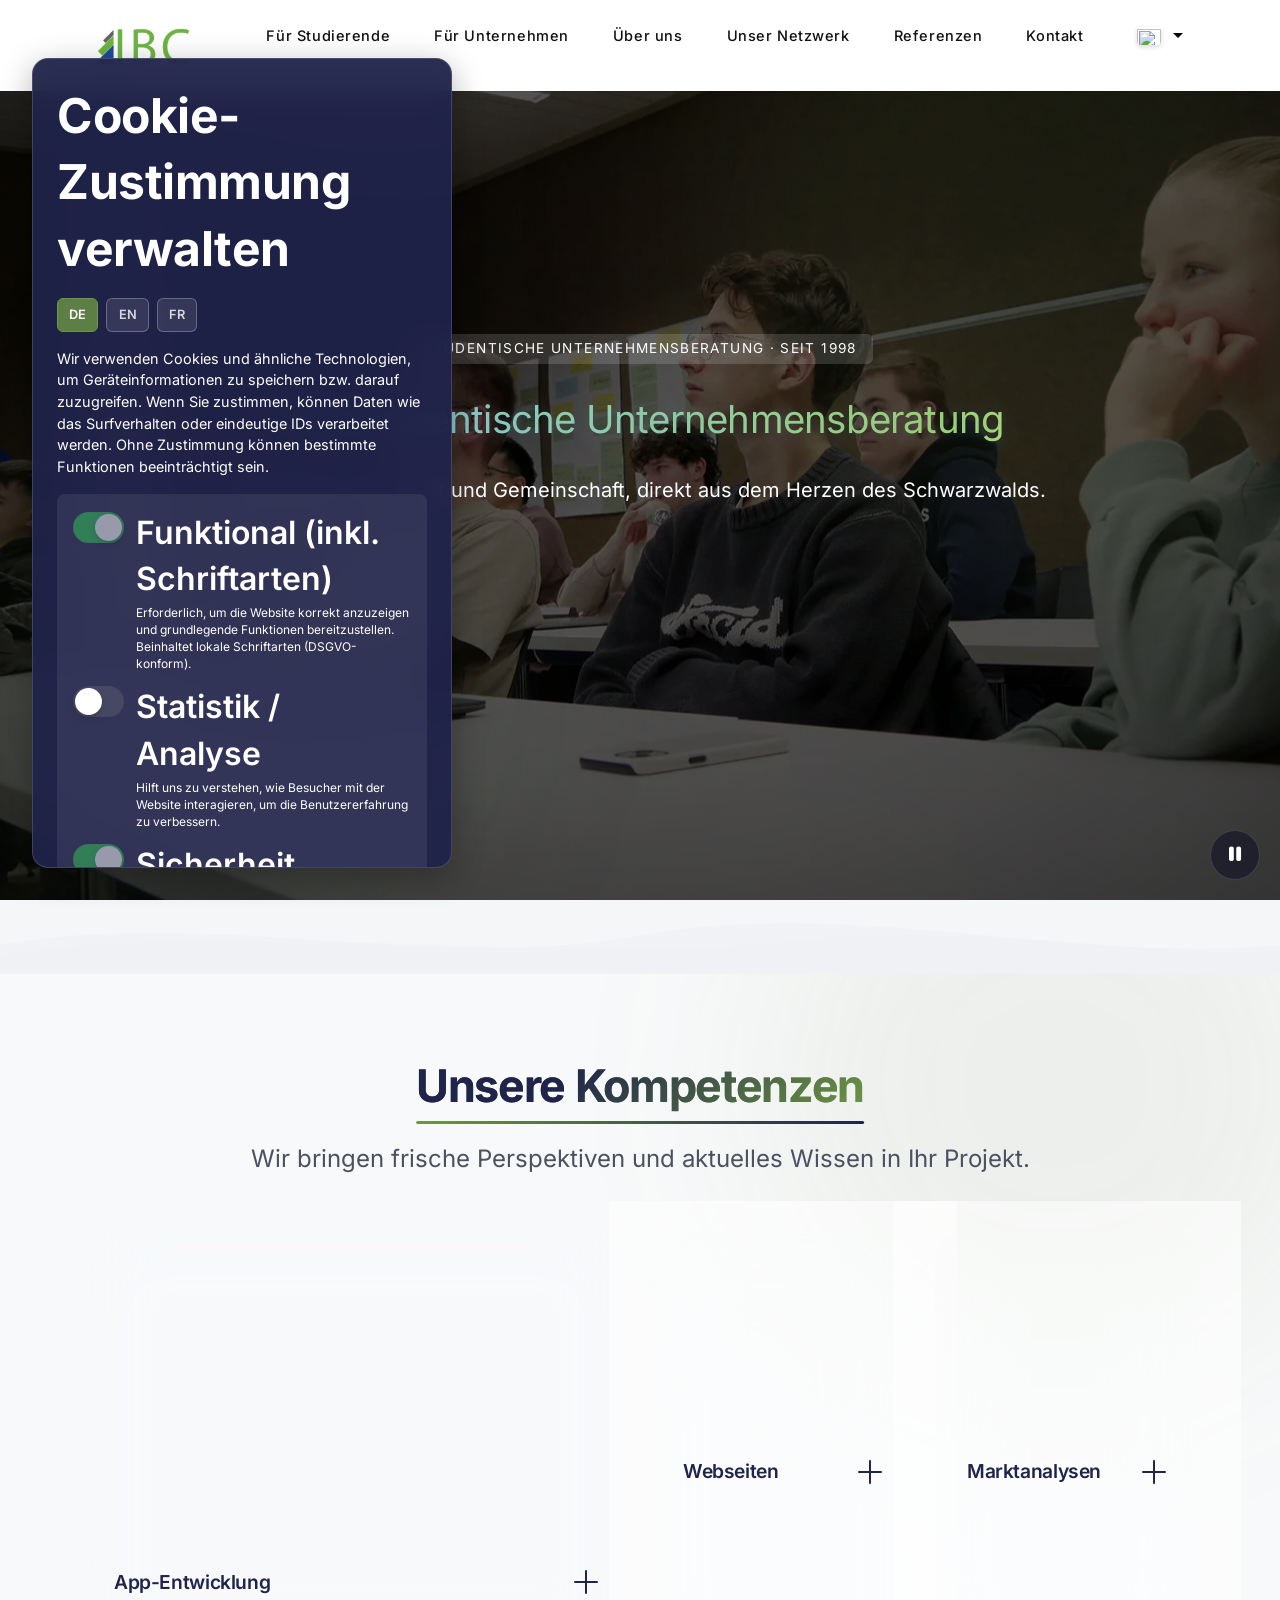
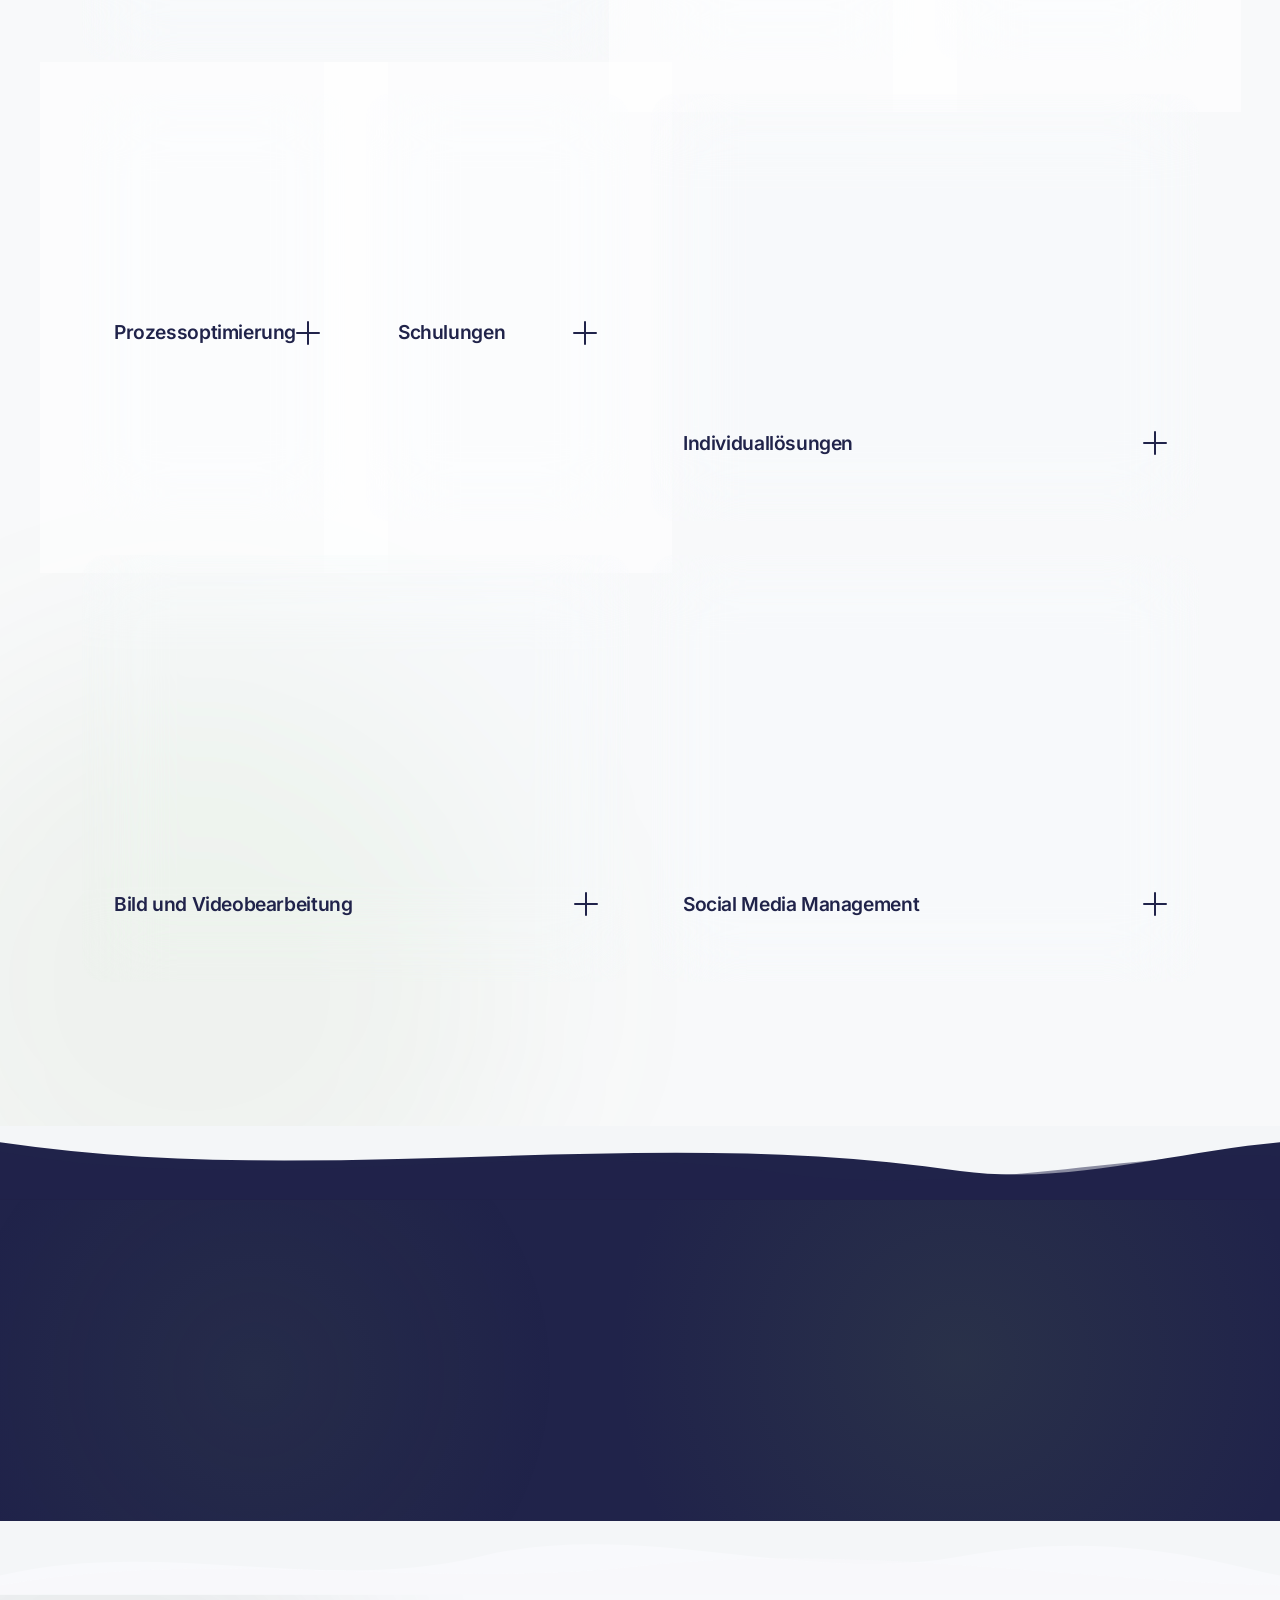
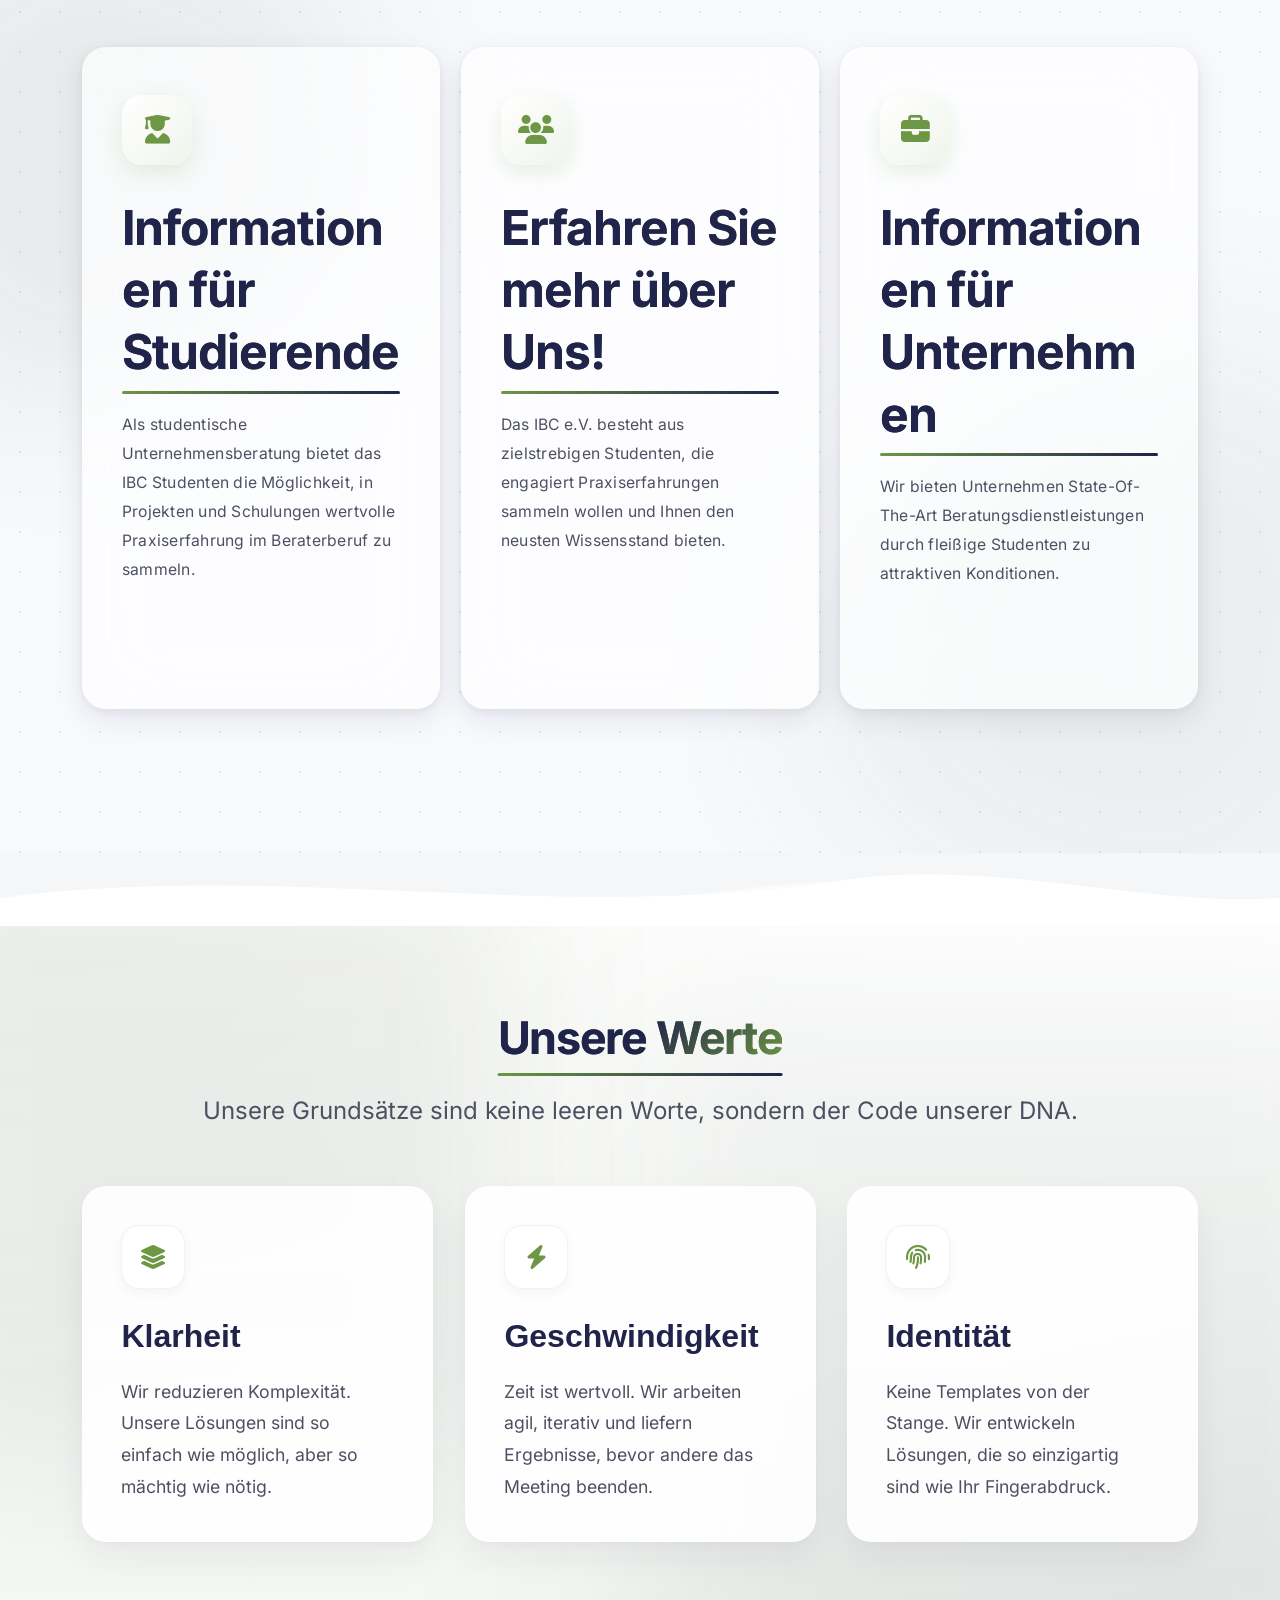
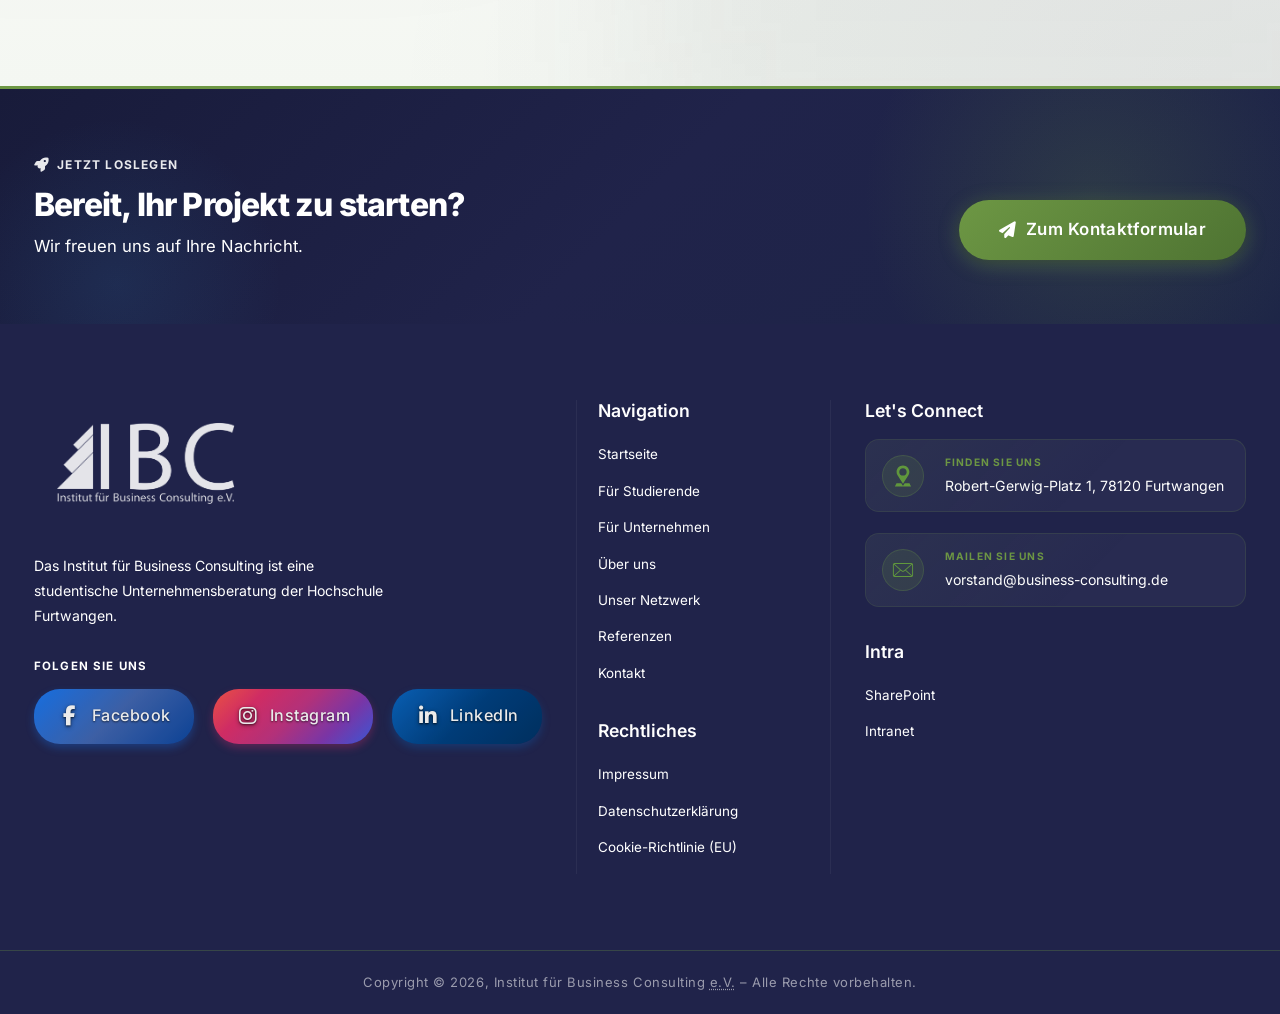
==== commit 68e35341: "Improve mobile/responsive animations and features across all pages Co-authored-by: bestellungentomle" ====
--- a/index.html
+++ b/index.html
@@ -3,7 +3,7 @@
 <html lang="de">
 <head>
     <meta charset="UTF-8">
-    <meta name="viewport" content="width=device-width, initial-scale=1.0">
+    <meta name="viewport" content="width=device-width, initial-scale=1.0, viewport-fit=cover">
     <title>Studentische Unternehmensberatung | IBC Furtwangen</title>
     <meta name="description" data-i18n-meta="description" data-i18n-key="meta-description-home"
         content="IBC Furtwangen: Ihre studentische Unternehmensberatung für IT, Web & Digitalisierung. Praxisnahe Beratung aus dem Schwarzwald – kompetent, innovativ & preiswert.">
--- a/css/style.css
+++ b/css/style.css
@@ -587,7 +587,7 @@
 }
 .infoabend-section .ibc-lead,
 .infoabend-section p.ibc-lead {
-    color: var(--ibc-text) !important;
+    color: var(--ibc-text-secondary, #4d5061) !important;
 }
 img {
   max-width: 100%;
--- a/css/mobile-first.css
+++ b/css/mobile-first.css
@@ -229,7 +229,7 @@
     flex-direction: column;
     align-items: center;
     justify-content: flex-start; /* flex-start + margin:auto on list centres items when there's room and allows scroll when not */
-    padding: 5rem 1.75rem calc(env(safe-area-inset-bottom, 0px) + 7rem); /* env() returns px; calc() handles mixed rem+px */
+    padding: 5rem 1.75rem 1.75rem; /* bottom padding handled by close-btn margin */
     /* Allow the nav list to scroll on very small phones where all items can't fit */
     overflow-y: auto;
     overflow-x: hidden; /* No horizontal scroll inside the overlay */
@@ -428,12 +428,10 @@
     color: #fff !important;
 }
 
-/* Close button – fixed at the bottom for thumb reach */
+/* Close button – placed last in the overlay flow so it never covers nav links */
 .mobile-nav-close-btn {
-    position: fixed;
-    bottom: calc(env(safe-area-inset-bottom, 0px) + 36px);
-    left: 50%;
-    transform: translateX(-50%);
+    position: static;
+    transform: none;
     width: 64px;
     height: 64px;
     border-radius: 50%;
@@ -448,11 +446,13 @@
     display: flex;
     align-items: center;
     justify-content: center;
+    margin-top: 1rem;
+    margin-bottom: calc(env(safe-area-inset-bottom, 0px) + 1rem);
+    flex-shrink: 0;
     transition:
         background 0.2s ease,
         border-color 0.2s ease,
         transform 0.2s ease;
-    /* Ensure close button is always reachable */
     z-index: 10002;
 }
 
@@ -460,7 +460,7 @@
 .mobile-nav-close-btn:focus-visible {
     background: rgba(255, 255, 255, 0.22);
     border-color: rgba(255, 255, 255, 0.60);
-    transform: translateX(-50%) scale(1.08);
+    transform: scale(1.08);
 }
 
 .mobile-nav-close-btn:focus-visible {
@@ -1075,7 +1075,7 @@
 #mobile-sticky-cta {
     display: none; /* hidden by default; shown via JS after 15 s */
     position: fixed;
-    bottom: 24px;
+    bottom: calc(24px + env(safe-area-inset-bottom, 0px));
     left: 20px;
     right: auto;
     z-index: 9999;
@@ -1445,7 +1445,7 @@
 #nav-fab {
     display: none; /* shown via JS */
     position: fixed;
-    bottom: 24px;
+    bottom: calc(24px + env(safe-area-inset-bottom, 0px));
     right: 16px;
     z-index: 10001; /* above navbar (10000) */
     width: 56px;
--- a/css/mobile-animations.css
+++ b/css/mobile-animations.css
@@ -1,5 +1,5 @@
 /* ==========================================================================
- * mobile-animations.css  –  IBC Website / index.html
+ * mobile-animations.css  –  IBC Website (all pages)
  *
  * Mobile-optimised animation overrides.
  * All desktop rules in style.css / index.css are left untouched.
@@ -22,6 +22,11 @@
  * §11 Competency swipe carousel  – guarantee visibility for all carousel cards
  * §12 headingReveal keyframe  – remove blur from heading entrance on mobile
  * §13 stripe-reveal keyframe  – remove blur from stripe entrance on mobile
+ * §14 fade-in-up & section-heading  – 0.5 s transition, no stagger delay
+ * §15 Unsere Werte – physics cards mobile adaptations
+ * §16 Footer navigation links  – remove hover effects on mobile
+ * §17 Page-hero background blobs  – disable on mobile (all sub-pages)
+ * §18 Continuous gradient & glow animations  – disable on mobile
  * ========================================================================== */
 
 
@@ -529,3 +534,77 @@
         transform: none !important;
     }
 }
+
+
+/* ──────────────────────────────────────────────────────────────────────────
+   § 17  Page-hero background blobs – disable on mobile (all sub-pages)
+   Sub-pages (unser-netzwerk, fuer-studierende, ueber-uns, etc.) use pseudo-
+   element or dedicated .hero-deco-orb blobs with infinite float/orbit
+   animations.  On mobile GPUs these continuous animations keep compositor
+   threads awake and drain battery without adding meaningful visual value.
+   We disable all looping blob/orb animations in page hero sections at ≤768 px.
+   ────────────────────────────────────────────────────────────────────────── */
+@media (max-width: 768px) {
+    /* Pseudo-element blobs (unser-netzwerk, ueber-uns hero) */
+    .page-hero-section::before,
+    .page-hero-section::after {
+        animation: none !important;
+    }
+
+    /* Dedicated orb elements (fuer-studierende, fuer-unternehmen) */
+    .page-hero-section .hero-deco-orb,
+    .hero-deco-orb {
+        animation: none !important;
+        /* Reduce blur radius for cheaper compositing even in static state */
+        filter: blur(30px) !important;
+    }
+
+    /* Section-level floating blobs (unser-netzwerk partner/alumni sections) */
+    .partner-section::before,
+    .partner-section::after,
+    .alumni-section::before,
+    .alumni-section::after {
+        animation: none !important;
+    }
+
+    /* Timeline decorative float (fuer-studierende) */
+    .timeline-section::before,
+    .timeline-section::after {
+        animation: none !important;
+    }
+}
+
+
+/* ──────────────────────────────────────────────────────────────────────────
+   § 18  Continuous gradient & glow animations – disable on mobile
+   Several sub-pages run infinite gradient-shift, glow-pulse, and gradient-
+   move animations on section backgrounds and icon boxes.  These keep
+   browser paint threads busy, consuming extra CPU/GPU on mobile devices.
+   They are disabled on ≤768 px and replaced with static background-color.
+   ────────────────────────────────────────────────────────────────────────── */
+@media (max-width: 768px) {
+    /* Gradient animations on section backgrounds */
+    .values-section,
+    .values-section::before,
+    .partner-section,
+    .timeline-section {
+        animation: none !important;
+    }
+
+    /* Glow pulse on value-card icons (ueber-uns) */
+    .value-card-icon {
+        animation: none !important;
+    }
+
+    /* Icon float animations (ueber-uns member cards) */
+    .team-card-icon,
+    .member-card-icon {
+        animation: none !important;
+    }
+
+    /* Gradient move animation on progress bars / decorative elements */
+    .gradient-move,
+    [class*="gradient-move"] {
+        animation: none !important;
+    }
+}
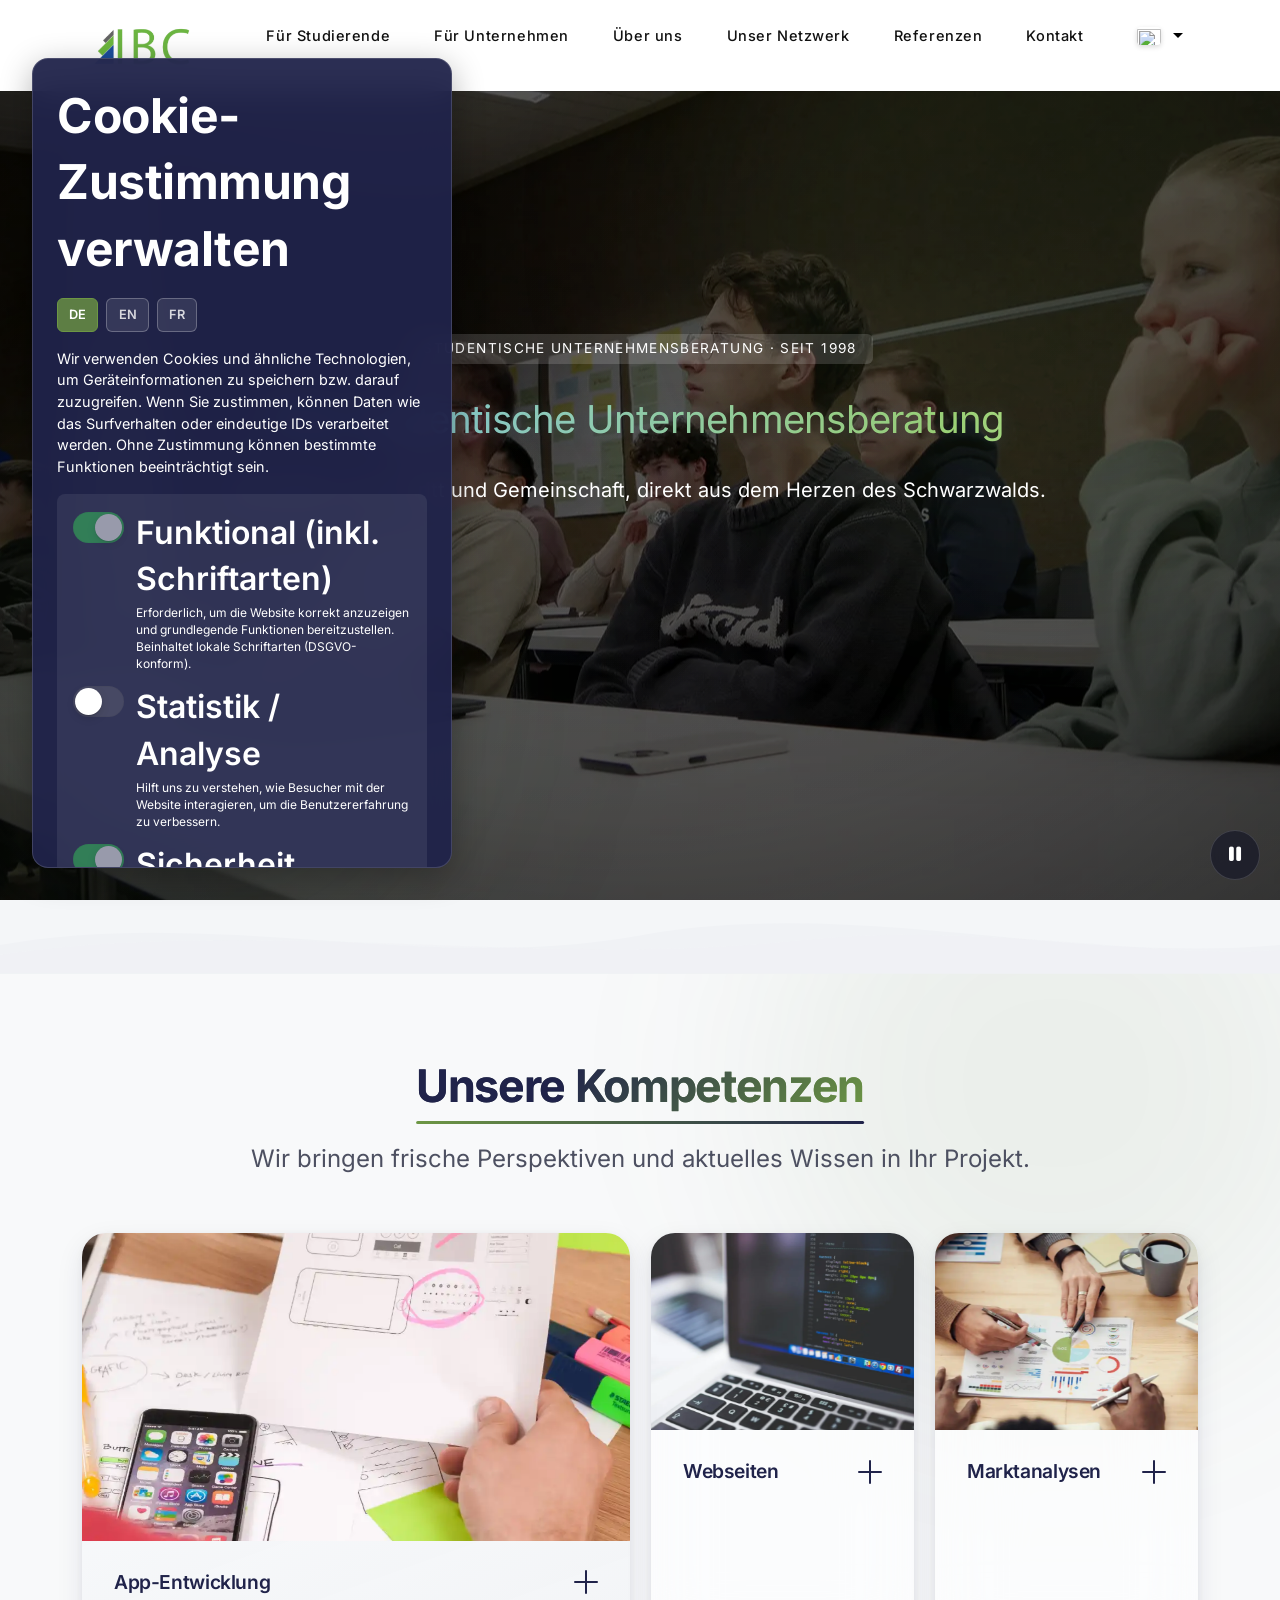
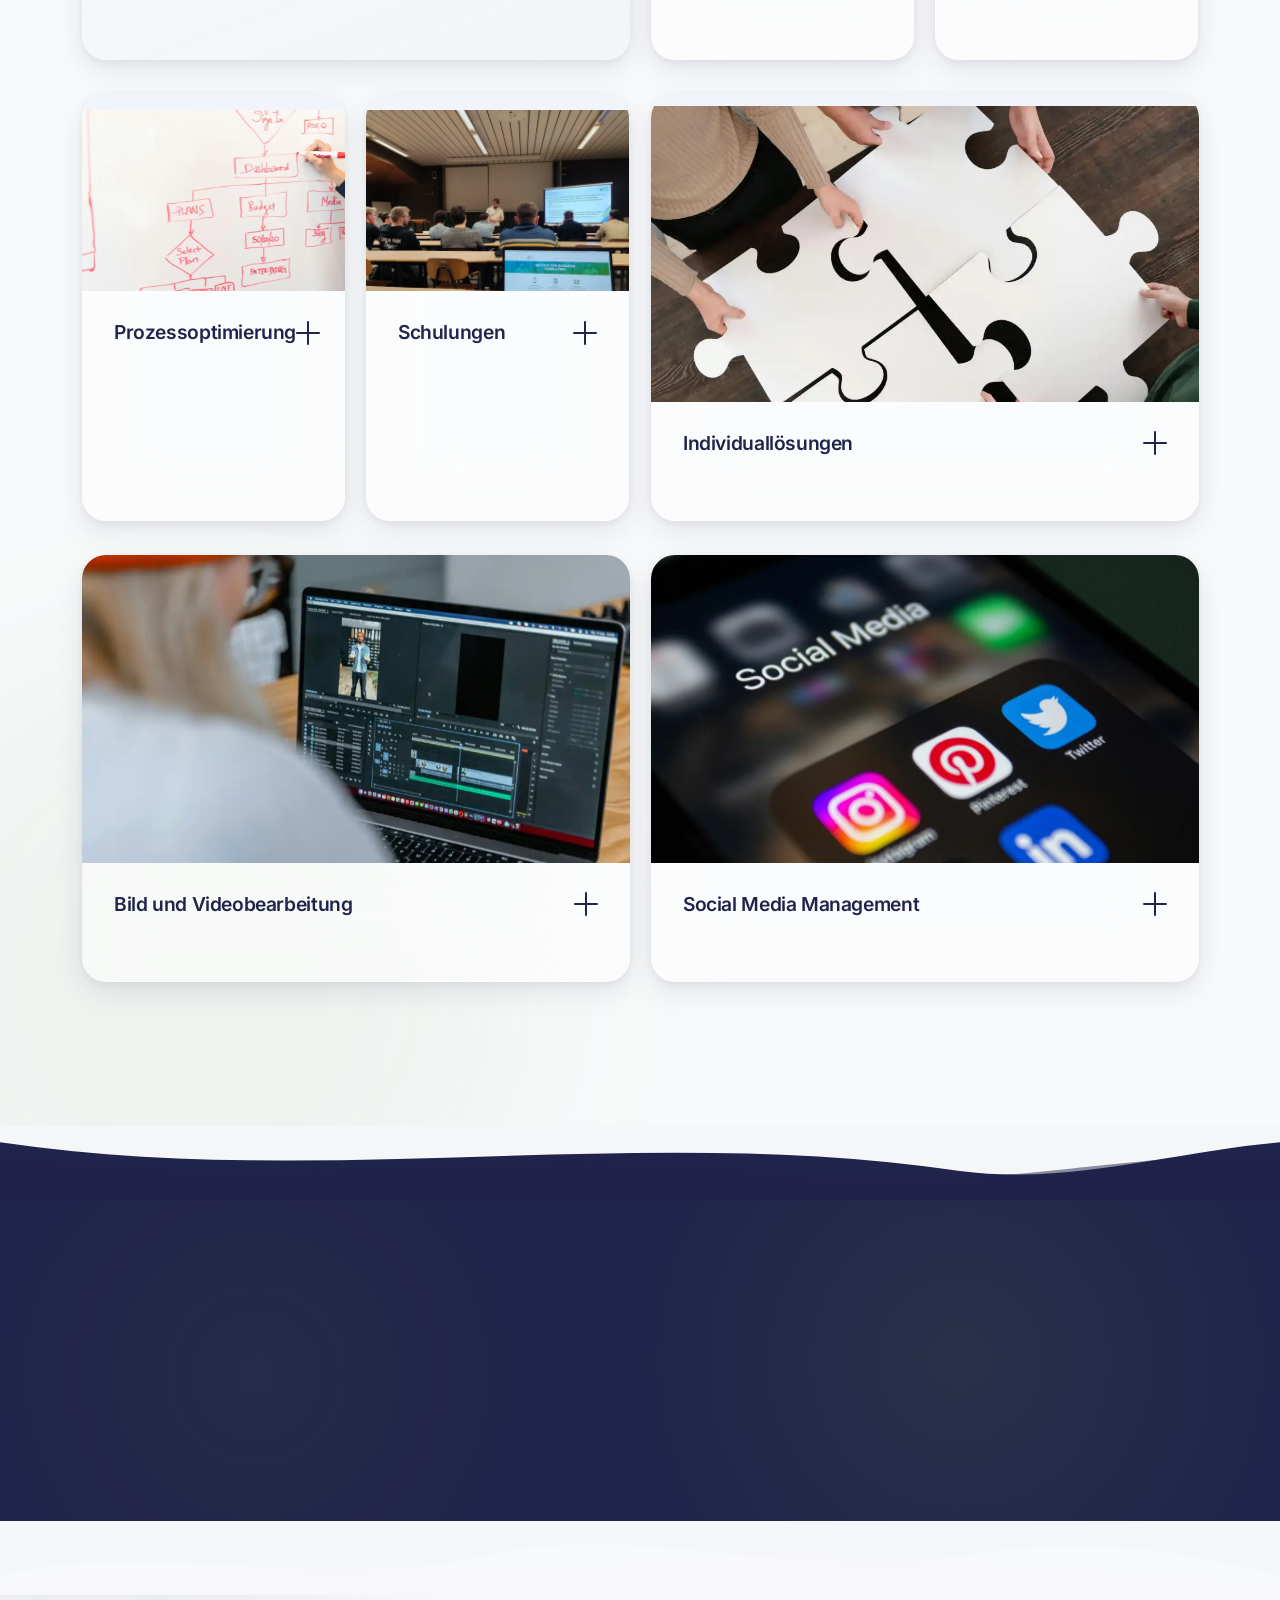
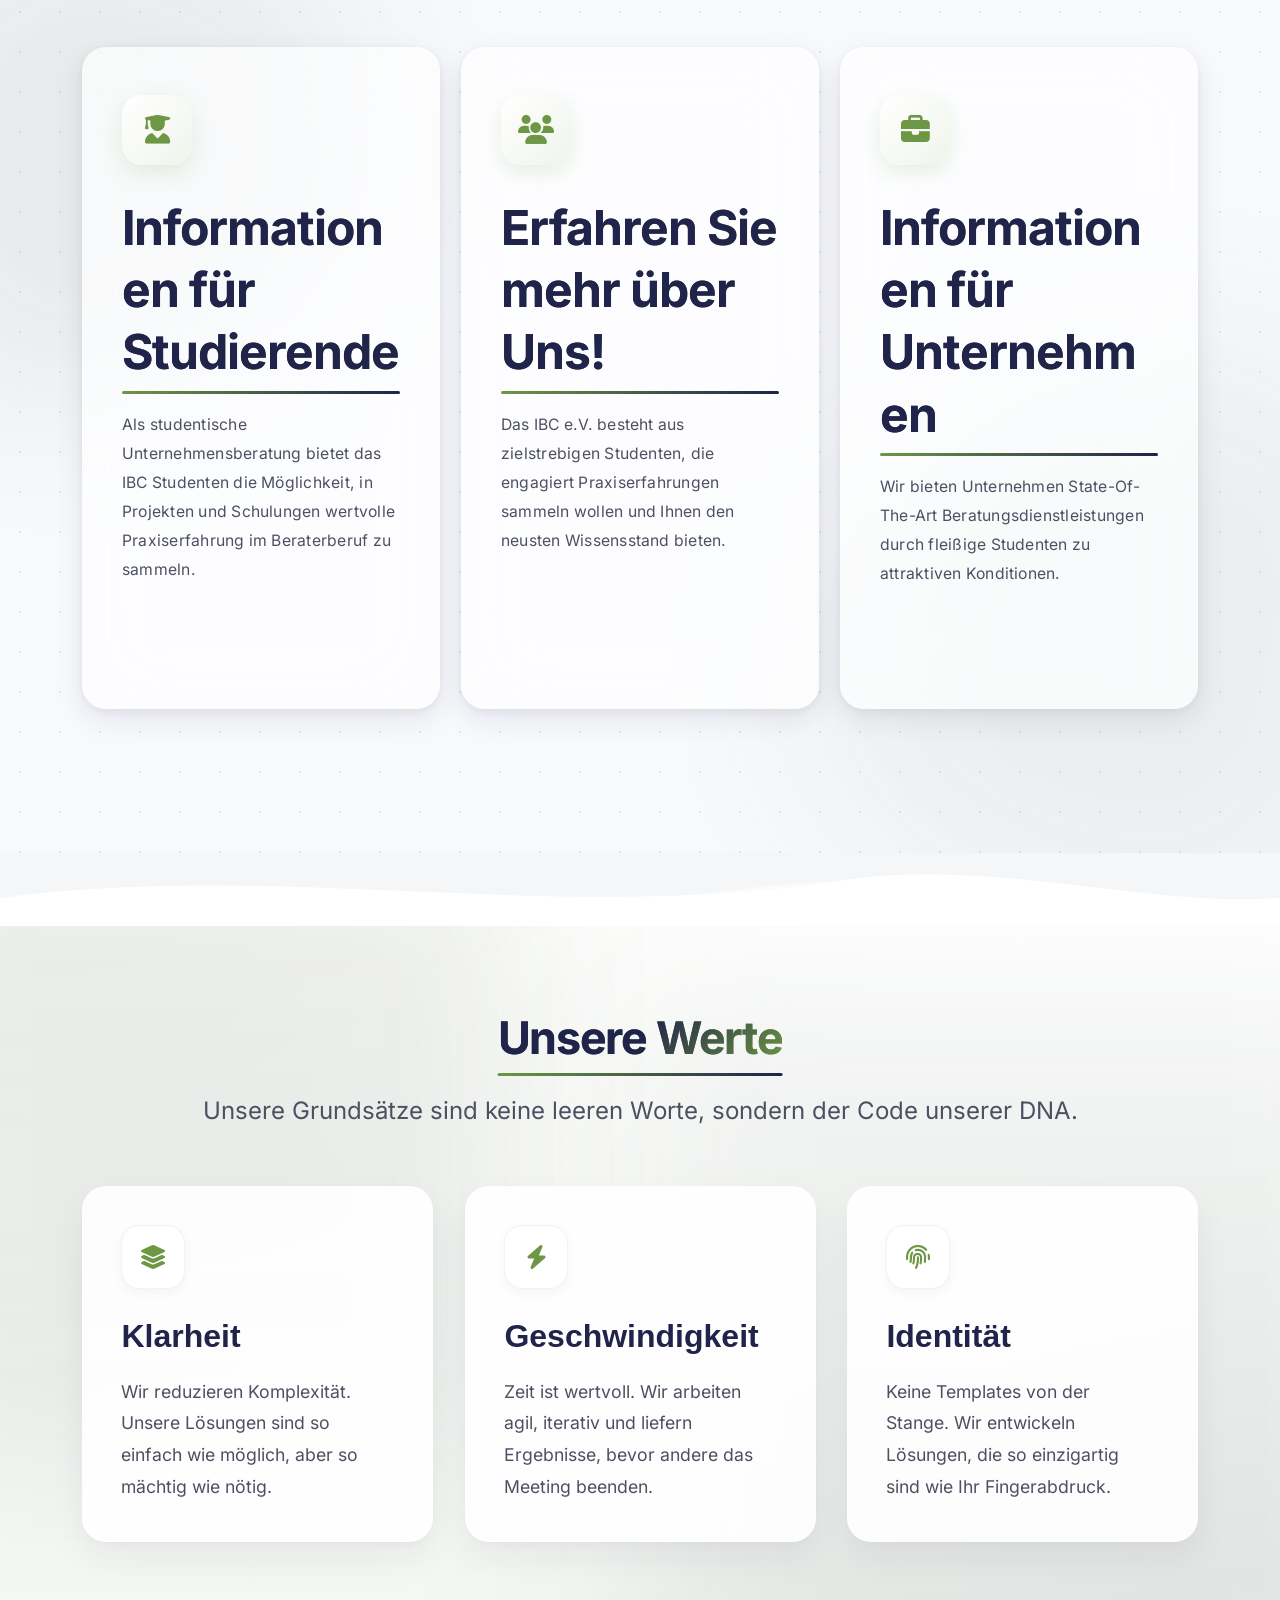
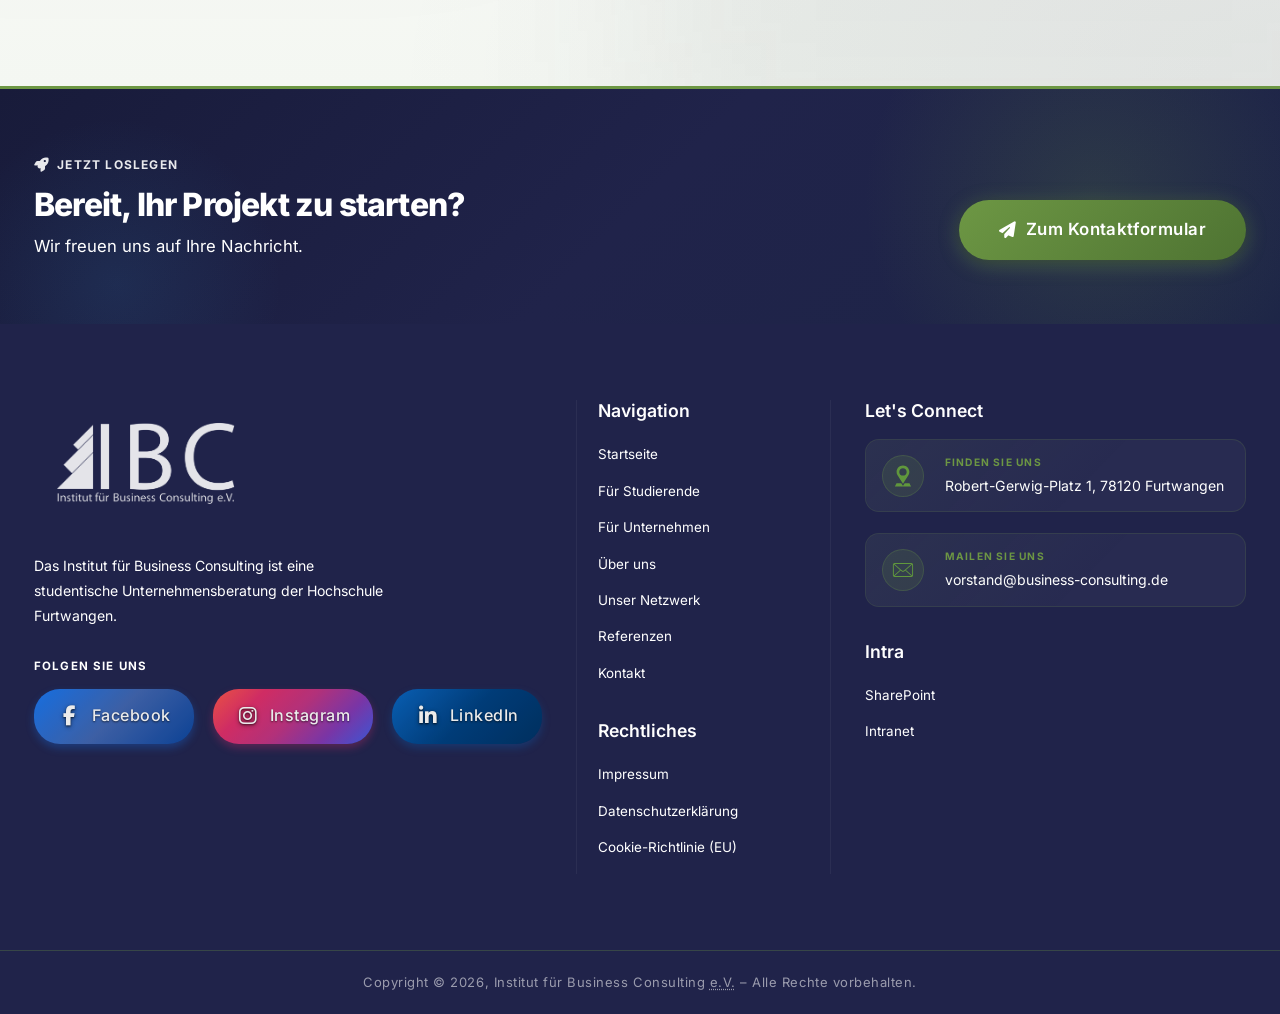
==== commit 73c7fcb6: "Fix responsive layout issues: navbar, buttons, images, flip cards, Instagram embeds Co-authored-by: " ====
--- a/index.html
+++ b/index.html
@@ -99,6 +99,9 @@
             </button>
             <div class="collapse navbar-collapse" id="mainNav">
                 <ul class="navbar-nav ms-auto align-items-lg-center" role="menubar">
+                    <li class="nav-item d-xl-none" role="none">
+                        <a class="nav-link" href="index.html" role="menuitem" data-i18n="nav-home">Startseite</a>
+                    </li>
                     <li class="nav-item" role="none">
                         <a class="nav-link" href="fuer-studierende.html" role="menuitem" data-i18n="nav-students">Für Studierende</a>
                     </li>
